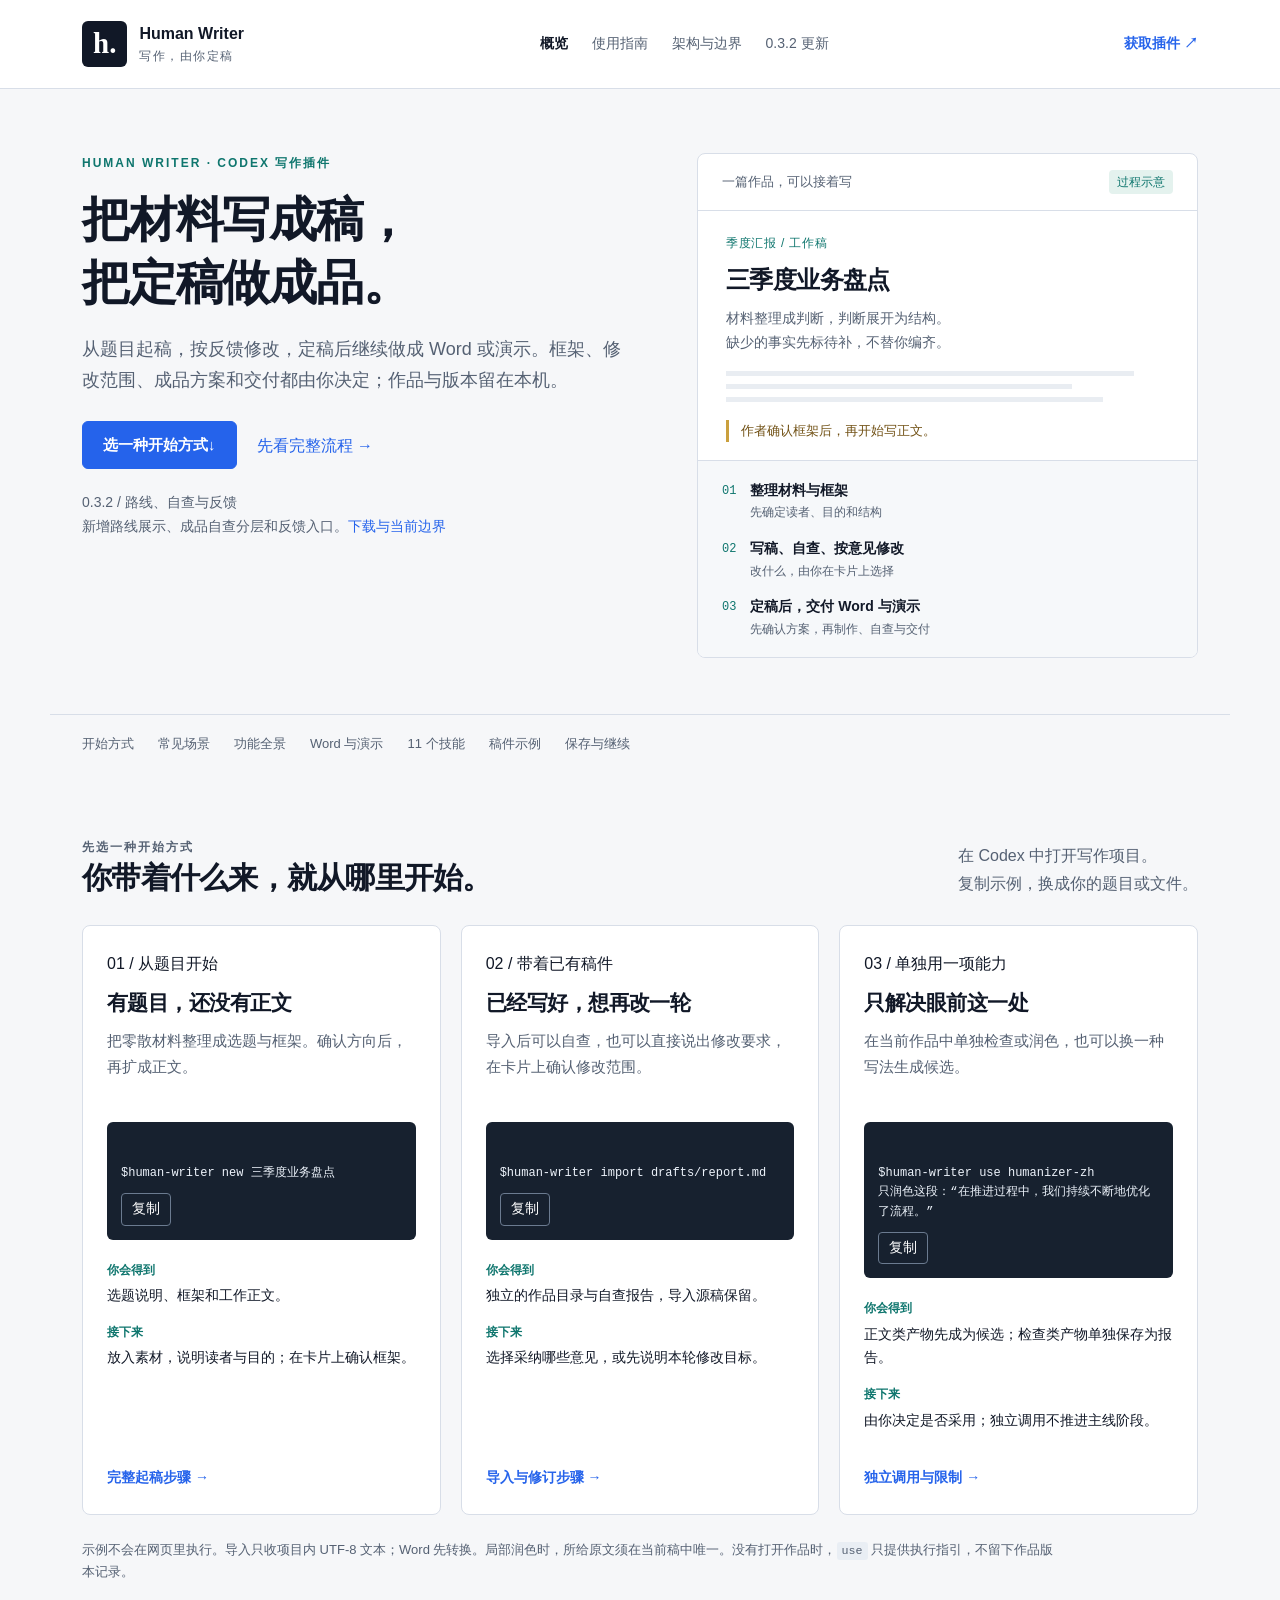
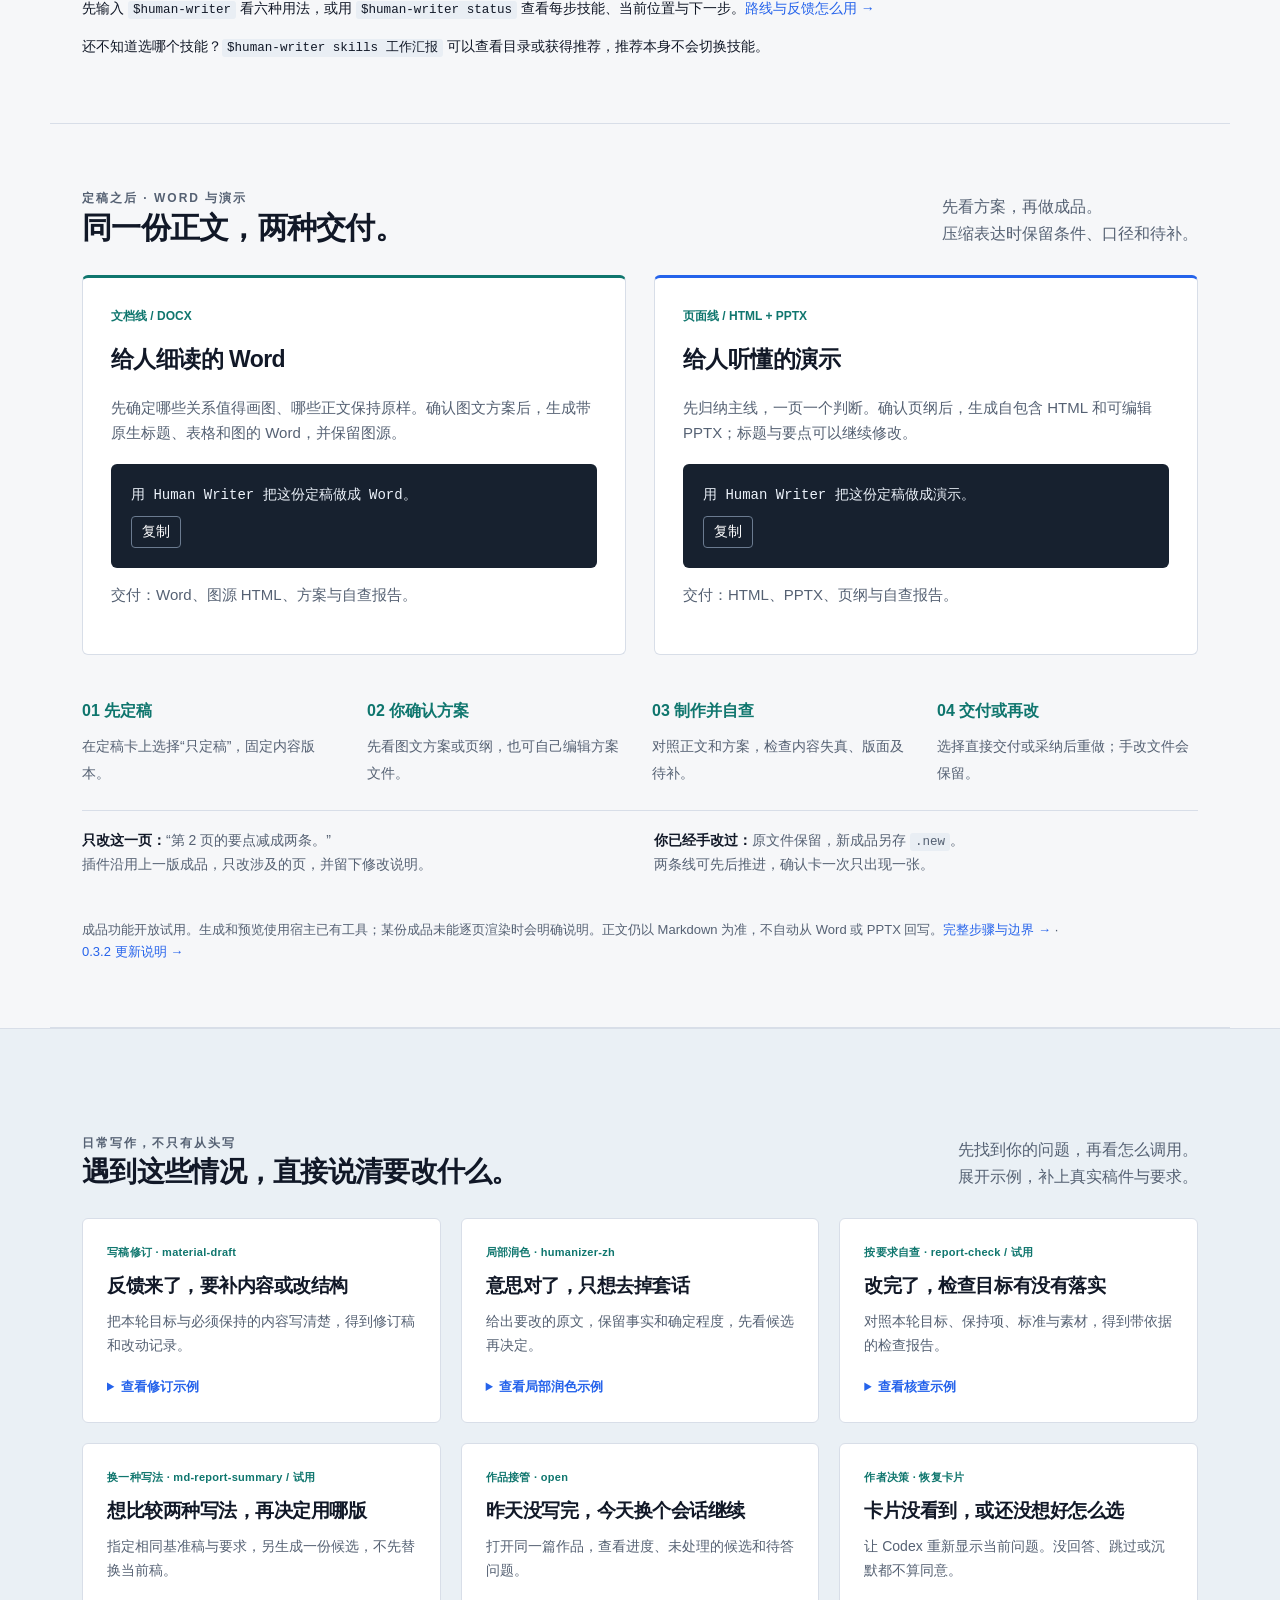
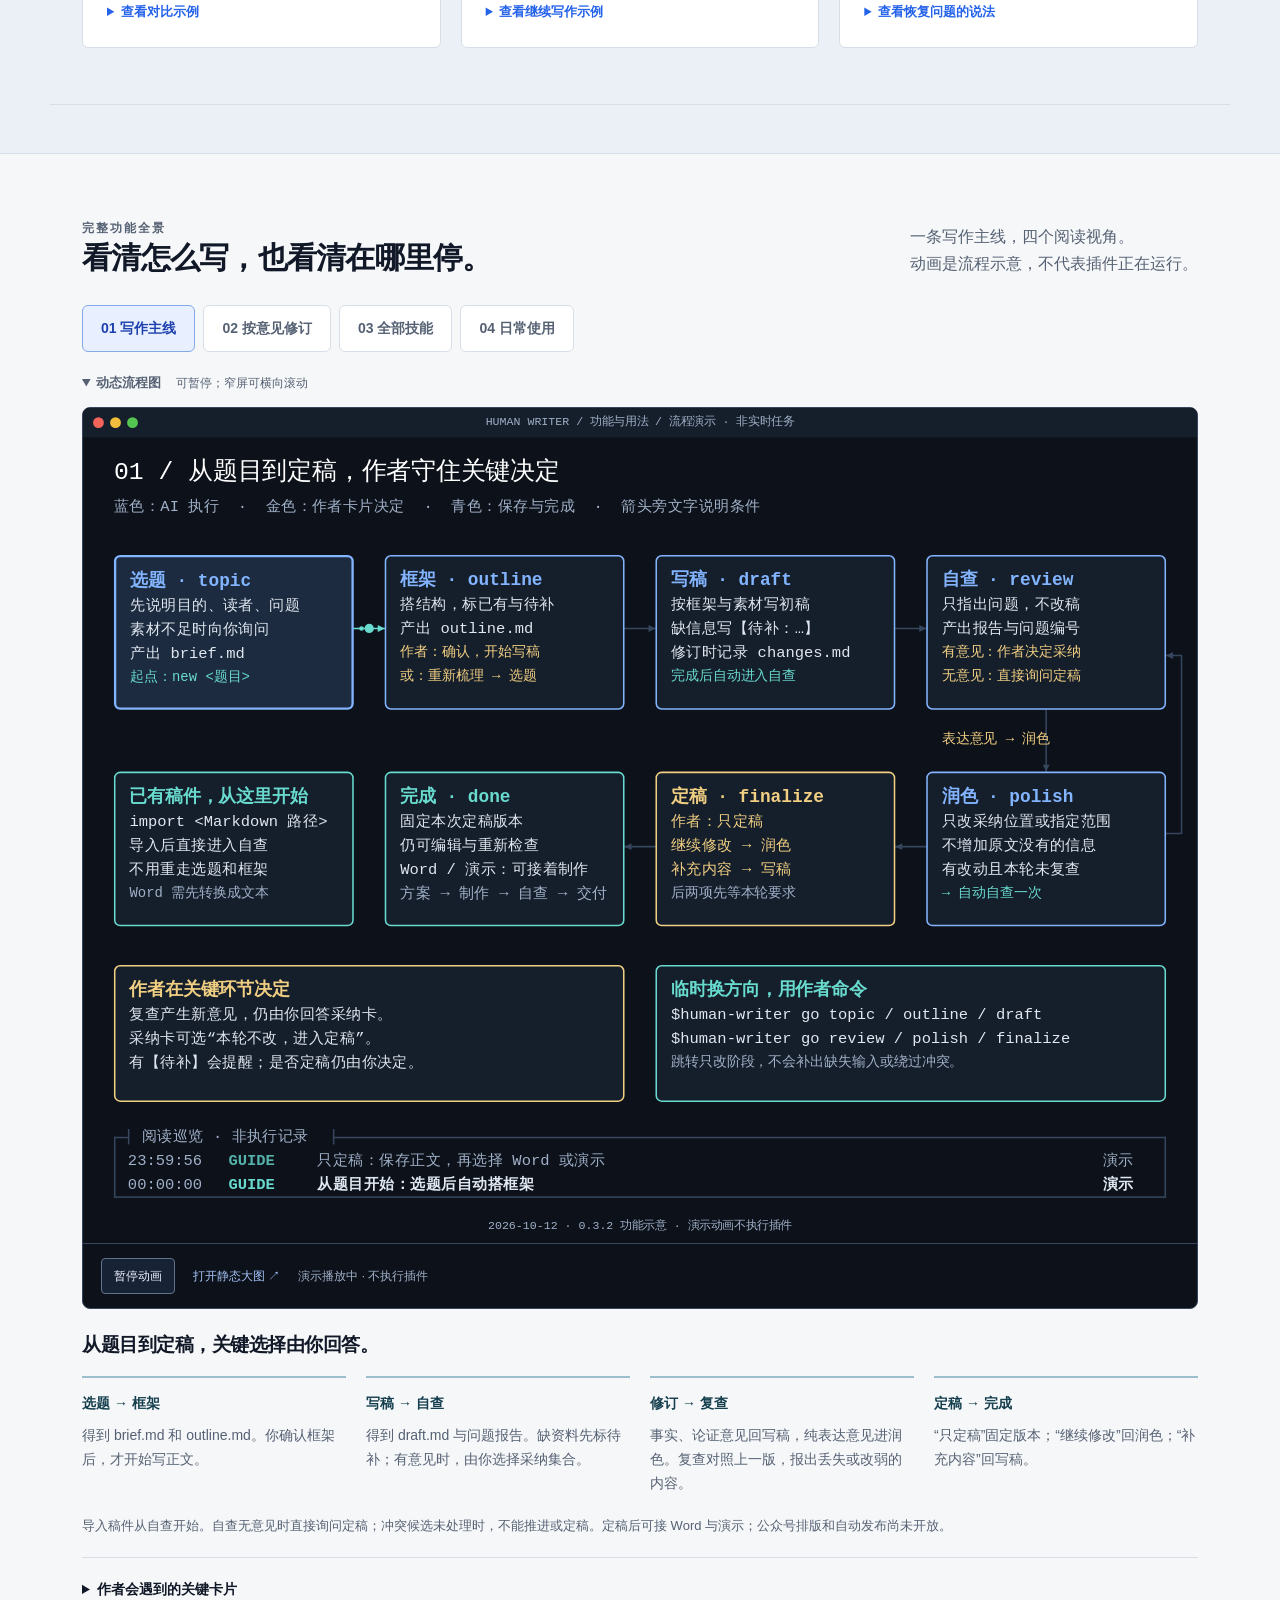
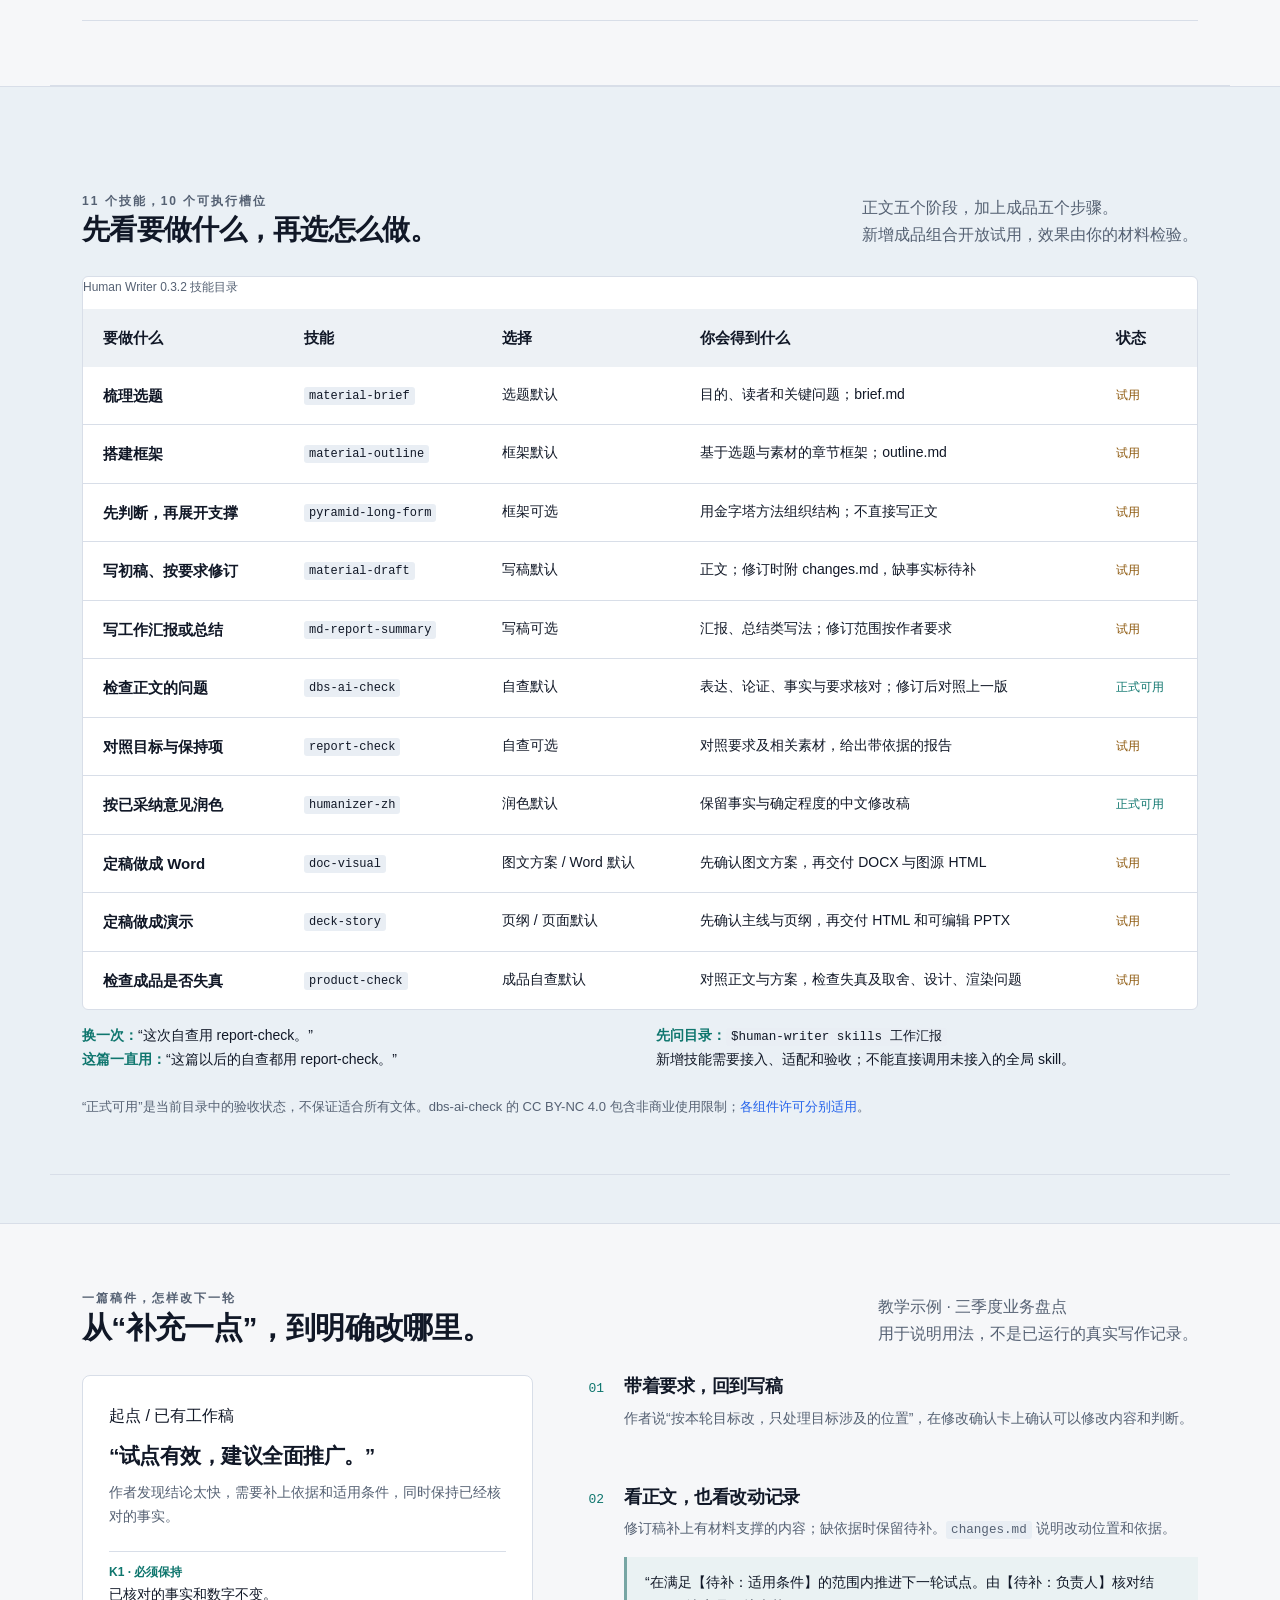
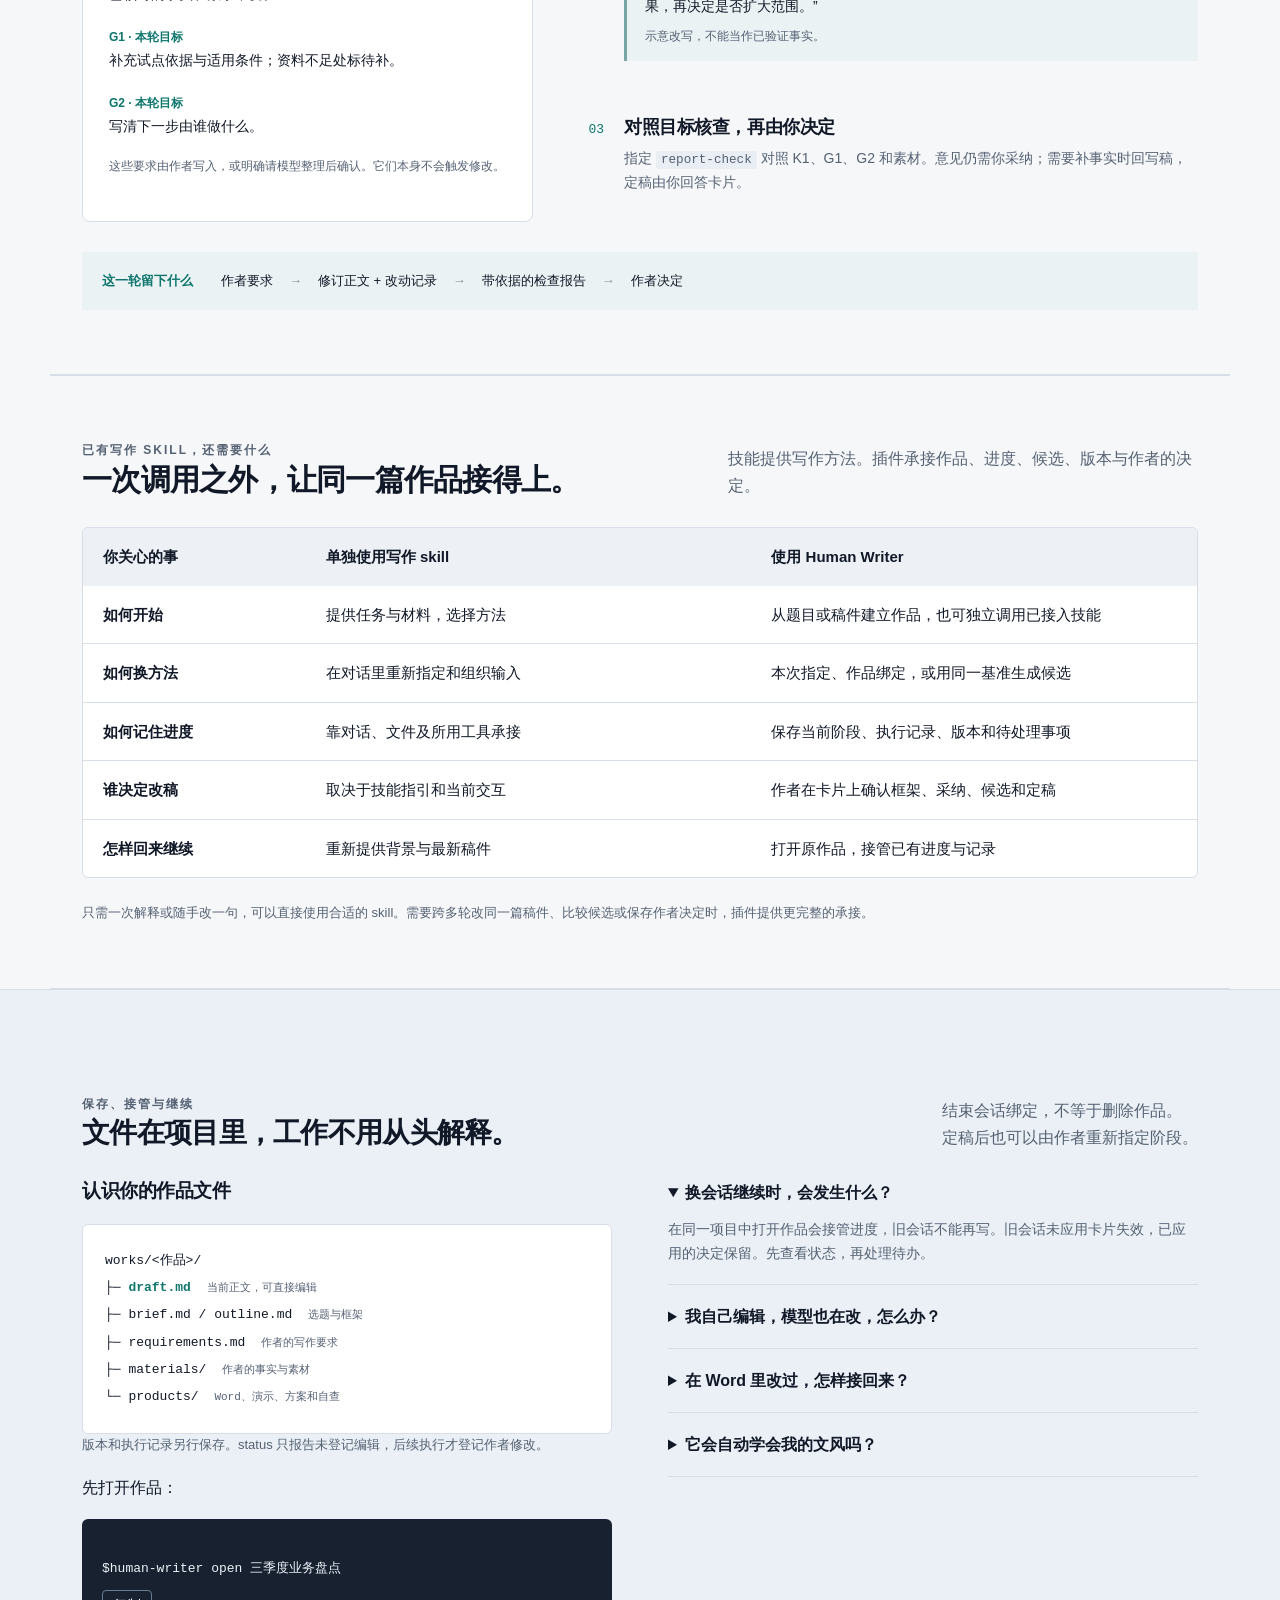
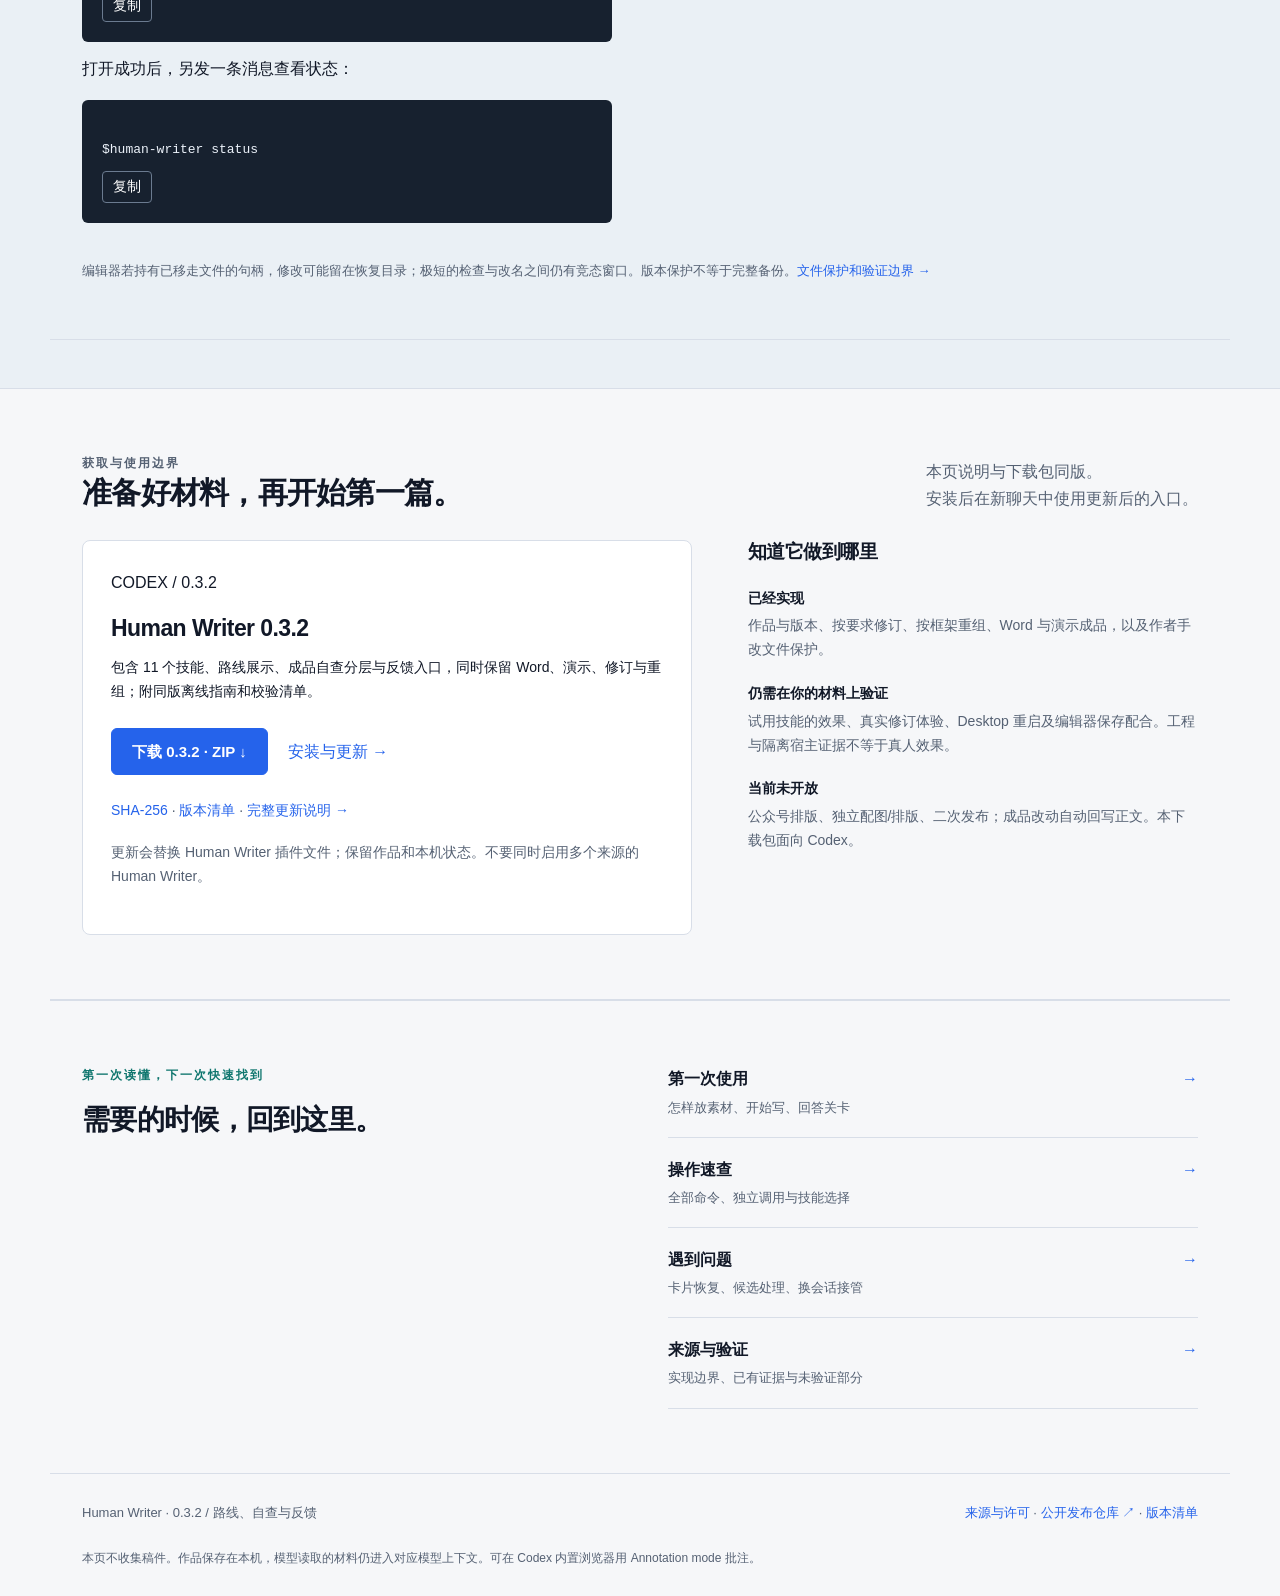
==== index.html @ 1ee192a7 "Release Human Writer 0.3.2: routes, presentation review and feedback" ====
<!doctype html>
<html lang="zh-CN">
<head>
<meta charset="utf-8">
<meta name="viewport" content="width=device-width, initial-scale=1">
<meta name="description" content="Human Writer：在 Codex 中从题目起稿、按反馈修改已有稿件，或独立调用写作技能。作品、版本和关键决定都有记录。">
<meta name="theme-color" content="#f6f7f9">
<title>从稿件到 Word 与演示 · Human Writer</title>
<link rel="icon" href="favicon.svg" type="image/svg+xml">
<link rel="stylesheet" href="styles.css">
<script src="site.js" defer></script>
</head>
<body>
<a href="#main" class="skip">跳到正文</a>
<header class="header">
<div class="wrap">
<a class="brand" href="index.html"><b aria-hidden="true">h.</b><span>Human Writer<small>写作，由你定稿</small></span></a>
<nav aria-label="主导航"><a href="index.html" aria-current="page">概览</a><a href="guide.html">使用指南</a><a href="architecture.html">架构与边界</a><a href="release.html">0.3.2 更新</a></nav>
<a class="header-action" href="#get">获取插件 <span aria-hidden="true">↗</span></a>
</div>
</header>
<main id="main">
<section class="hero wrap">
<div>
<p class="eyebrow">HUMAN WRITER · CODEX 写作插件</p>
<h1>把材料写成稿，<br>把定稿做成品。</h1>
<p class="lead">从题目起稿，按反馈修改，定稿后继续做成 Word 或演示。框架、修改范围、成品方案和交付都由你决定；作品与版本留在本机。</p>
<div class="actions"><a class="button" href="#start">选一种开始方式 <span aria-hidden="true">↓</span></a><a href="#atlas">先看完整流程 →</a></div>
<p class="note release-note">0.3.2 / 路线、自查与反馈<br>新增路线展示、成品自查分层和反馈入口。<a href="#get">下载与当前边界</a></p>
</div>
<aside class="writing-preview" aria-label="一篇作品如何推进">
<div class="preview-top"><span>一篇作品，可以接着写</span><span class="pill">过程示意</span></div>
<div class="draft-preview"><p class="doc-type">季度汇报 / 工作稿</p><h2>三季度业务盘点</h2><p>材料整理成判断，判断展开为结构。<br>缺少的事实先标待补，不替你编齐。</p><div class="draft-lines" aria-hidden="true"><i></i><i></i><i></i></div><p class="margin-note">作者确认框架后，再开始写正文。</p></div>
<ol class="mini-journey"><li><span>01</span><div><strong>整理材料与框架</strong><small>先确定读者、目的和结构</small></div></li><li><span>02</span><div><strong>写稿、自查、按意见修改</strong><small>改什么，由你在卡片上选择</small></div></li><li><span>03</span><div><strong>定稿后，交付 Word 与演示</strong><small>先确认方案，再制作、自查与交付</small></div></li></ol>
</aside>
</section>
<nav class="page-jumps wrap" aria-label="首页内容"><a href="#start">开始方式</a><a href="#everyday">常见场景</a><a href="#atlas">功能全景</a><a href="#products">Word 与演示</a><a href="#skills">11 个技能</a><a href="#example">稿件示例</a><a href="#continue">保存与继续</a></nav>
<section class="section wrap" id="start">
<div class="section-head"><div><p class="eyebrow">先选一种开始方式</p><h2>你带着什么来，就从哪里开始。</h2></div><p>在 Codex 中打开写作项目。<br>复制示例，换成你的题目或文件。</p></div>
<div class="start-grid">
<article class="start-card"><span class="label">01 / 从题目开始</span><h3>有题目，还没有正文</h3><p>把零散材料整理成选题与框架。确认方向后，再扩成正文。</p><pre data-copy><code>$human-writer new 三季度业务盘点</code></pre><dl><dt>你会得到</dt><dd>选题说明、框架和工作正文。</dd><dt>接下来</dt><dd>放入素材，说明读者与目的；在卡片上确认框架。</dd></dl><a href="guide.html#new">完整起稿步骤 →</a></article>
<article class="start-card"><span class="label">02 / 带着已有稿件</span><h3>已经写好，想再改一轮</h3><p>导入后可以自查，也可以直接说出修改要求，在卡片上确认修改范围。</p><pre data-copy><code>$human-writer import drafts/report.md</code></pre><dl><dt>你会得到</dt><dd>独立的作品目录与自查报告，导入源稿保留。</dd><dt>接下来</dt><dd>选择采纳哪些意见，或先说明本轮修改目标。</dd></dl><a href="guide.html#import">导入与修订步骤 →</a></article>
<article class="start-card"><span class="label">03 / 单独用一项能力</span><h3>只解决眼前这一处</h3><p>在当前作品中单独检查或润色，也可以换一种写法生成候选。</p><pre data-copy><code>$human-writer use humanizer-zh
只润色这段：“在推进过程中，我们持续不断地优化了流程。”</code></pre><dl><dt>你会得到</dt><dd>正文类产物先成为候选；检查类产物单独保存为报告。</dd><dt>接下来</dt><dd>由你决定是否采用；独立调用不推进主线阶段。</dd></dl><a href="guide.html#independent">独立调用与限制 →</a></article>
</div>
<p class="section-footnote">示例不会在网页里执行。导入只收项目内 UTF-8 文本；Word 先转换。局部润色时，所给原文须在当前稿中唯一。没有打开作品时，<code>use</code> 只提供执行指引，不留下作品版本记录。</p>
<p class="helper-line">先输入 <code>$human-writer</code> 看六种用法，或用 <code>$human-writer status</code> 查看每步技能、当前位置与下一步。<a href="guide.html#routes">路线与反馈怎么用 →</a></p>
<p class="helper-line">还不知道选哪个技能？<code>$human-writer skills 工作汇报</code> 可以查看目录或获得推荐，推荐本身不会切换技能。</p>
</section>
<section class="section wrap" id="products">
<div class="section-head"><div><p class="eyebrow">定稿之后 · Word 与演示</p><h2>同一份正文，两种交付。</h2></div><p>先看方案，再做成品。<br>压缩表达时保留条件、口径和待补。</p></div>
<div class="product-grid"><article class="product-line"><p class="label">文档线 / DOCX</p><h3>给人细读的 Word</h3><p>先确定哪些关系值得画图、哪些正文保持原样。确认图文方案后，生成带原生标题、表格和图的 Word，并保留图源。</p><pre data-copy><code>用 Human Writer 把这份定稿做成 Word。</code></pre><p class="note">交付：Word、图源 HTML、方案与自查报告。</p></article>
<article class="product-line"><p class="label">页面线 / HTML + PPTX</p><h3>给人听懂的演示</h3><p>先归纳主线，一页一个判断。确认页纲后，生成自包含 HTML 和可编辑 PPTX；标题与要点可以继续修改。</p><pre data-copy><code>用 Human Writer 把这份定稿做成演示。</code></pre><p class="note">交付：HTML、PPTX、页纲与自查报告。</p></article></div>
<ol class="product-steps"><li><strong>01 先定稿</strong><span>在定稿卡上选择“只定稿”，固定内容版本。</span></li><li><strong>02 你确认方案</strong><span>先看图文方案或页纲，也可自己编辑方案文件。</span></li><li><strong>03 制作并自查</strong><span>对照正文和方案，检查内容失真、版面及待补。</span></li><li><strong>04 交付或再改</strong><span>选择直接交付或采纳后重做；手改文件会保留。</span></li></ol>
<div class="product-followup"><p><strong>只改这一页：</strong>“第 2 页的要点减成两条。”<br>插件沿用上一版成品，只改涉及的页，并留下修改说明。</p><p><strong>你已经手改过：</strong>原文件保留，新成品另存 <code>.new</code>。<br>两条线可先后推进，确认卡一次只出现一张。</p></div>
<p class="section-footnote">成品功能开放试用。生成和预览使用宿主已有工具；某份成品未能逐页渲染时会明确说明。正文仍以 Markdown 为准，不自动从 Word 或 PPTX 回写。<a href="guide.html#products">完整步骤与边界 →</a> · <a href="release.html">0.3.2 更新说明 →</a></p>
</section>
<section class="band" id="everyday"><div class="wrap section">
<div class="section-head"><div><p class="eyebrow">日常写作，不只有从头写</p><h2>遇到这些情况，直接说清要改什么。</h2></div><p>先找到你的问题，再看怎么调用。<br>展开示例，补上真实稿件与要求。</p></div>
<div class="scenario-grid">
<article class="scenario"><p class="skill-label">写稿修订 · material-draft</p><h3>反馈来了，要补内容或改结构</h3><p>把本轮目标与必须保持的内容写清楚，得到修订稿和改动记录。</p><details><summary>查看修订示例</summary><pre data-copy><code>请把这些意见整理到当前作品 requirements.md 的本轮目标中，保留原有保持项，并展示全文给我确认。</code></pre><p>确认要求后，直接说明本轮要改什么：</p><pre data-copy><code>按本轮目标修订，只处理目标涉及的位置。</code></pre><p>在修改确认卡上选择“修改（可以补内容、改判断）”；只调整语言时选“只改措辞”。</p><p class="note">写下目标不等于授权改稿。需要对照要求自查，再指定 report-check。</p></details></article>
<article class="scenario"><p class="skill-label">局部润色 · humanizer-zh</p><h3>意思对了，只想去掉套话</h3><p>给出要改的原文，保留事实和确定程度，先看候选再决定。</p><details><summary>查看局部润色示例</summary><pre data-copy><code>$human-writer use humanizer-zh
只润色这段：“在推进过程中，我们持续不断地优化了流程。”
保留原意，不补事实。</code></pre><p class="note">原文必须在当前稿中唯一；先打开作品，才能保存候选和版本。</p></details></article>
<article class="scenario"><p class="skill-label">按要求自查 · report-check / 试用</p><h3>改完了，检查目标有没有落实</h3><p>对照本轮目标、保持项、标准与素材，得到带依据的检查报告。</p><details><summary>查看核查示例</summary><pre data-copy><code>$human-writer use report-check
检查当前稿是否落实本轮目标、是否违反保持项，并写明依据。</code></pre><p class="note">独立核查不修改正文、不推进阶段。默认 dbs-ai-check 也会读取写作要求；report-check 侧重逐项核对目标与保持项。</p></details></article>
<article class="scenario"><p class="skill-label">换一种写法 · md-report-summary / 试用</p><h3>想比较两种写法，再决定用哪版</h3><p>指定相同基准稿与要求，另生成一份候选，不先替换当前稿。</p><details><summary>查看对比示例</summary><pre data-copy><code>$human-writer use md-report-summary
基于当前版本和同一组写作要求，生成另一种汇报写法，保留为候选供我比较。</code></pre><p class="note">采用候选会形成新版本；保留当前稿则不替换正文。</p></details></article>
<article class="scenario"><p class="skill-label">作品接管 · open</p><h3>昨天没写完，今天换个会话继续</h3><p>打开同一篇作品，查看进度、未处理的候选和待答问题。</p><details><summary>查看继续写作示例</summary><p>先打开作品：</p><pre data-copy><code>$human-writer open 三季度业务盘点</code></pre><p>打开成功后，另发一条消息查看状态：</p><pre data-copy><code>$human-writer status</code></pre><p class="note">在同一项目中打开。接管后，旧会话不能继续写这篇作品。</p></details></article>
<article class="scenario"><p class="skill-label">作者决策 · 恢复卡片</p><h3>卡片没看到，或还没想好怎么选</h3><p>让 Codex 重新显示当前问题。没回答、跳过或沉默都不算同意。</p><details><summary>查看恢复问题的说法</summary><pre data-copy><code>没看到当前卡片，请恢复原问题让我回答。</code></pre><p class="note">在实际卡片上回答。聊天里说“全部采纳”不能替代卡片回执。</p></details></article>
</div>
</div></section>
<section class="section wrap" id="atlas">
<div class="section-head"><div><p class="eyebrow">完整功能全景</p><h2>看清怎么写，也看清在哪里停。</h2></div><p>一条写作主线，四个阅读视角。<br>动画是流程示意，不代表插件正在运行。</p></div>
<div class="atlas-tabs" role="tablist" aria-label="功能全景视角">
<button role="tab" id="tab-workflow" aria-controls="panel-workflow" aria-selected="true" data-panel="workflow">01 写作主线</button>
<button role="tab" id="tab-revision" aria-controls="panel-revision" aria-selected="false" tabindex="-1" data-panel="revision">02 按意见修订</button>
<button role="tab" id="tab-skills" aria-controls="panel-skills" aria-selected="false" tabindex="-1" data-panel="skills">03 全部技能</button>
<button role="tab" id="tab-usage" aria-controls="panel-usage" aria-selected="false" tabindex="-1" data-panel="usage">04 日常使用</button>
</div>
<details class="diagram-disclosure" open><summary>动态流程图 <span class="diagram-hint">可暂停；窄屏可横向滚动</span></summary>
<div class="atlas-figure">
<div class="diagram-scroll" tabindex="0" role="region" aria-label="动态图，窄屏可横向滚动"><div class="diagram-scale"><iframe id="atlas-frame" src="panels/workflow.html?manual" title="写作主线流程示意" loading="lazy"></iframe></div></div>
<div class="atlas-controls"><button type="button" id="animation-toggle" aria-pressed="false">暂停动画</button><a id="panel-full" href="panels/workflow.html?manual" target="_blank" rel="noopener">打开静态大图 ↗</a><span id="animation-status" role="status">演示播放中 · 不执行插件</span></div>
</div></details>
<div class="atlas-reading">
<div role="tabpanel" id="panel-workflow" aria-labelledby="tab-workflow" tabindex="0">
<h3>从题目到定稿，关键选择由你回答。</h3>
<ol class="stage-reading"><li><strong>选题 → 框架</strong><span>得到 brief.md 和 outline.md。你确认框架后，才开始写正文。</span></li><li><strong>写稿 → 自查</strong><span>得到 draft.md 与问题报告。缺资料先标待补；有意见时，由你选择采纳集合。</span></li><li><strong>修订 → 复查</strong><span>事实、论证意见回写稿，纯表达意见进润色。复查对照上一版，报出丢失或改弱的内容。</span></li><li><strong>定稿 → 完成</strong><span>“只定稿”固定版本；“继续修改”回润色；“补充内容”回写稿。</span></li></ol>
<p class="note">导入稿件从自查开始。自查无意见时直接询问定稿；冲突候选未处理时，不能推进或定稿。定稿后可接 Word 与演示；公众号排版和自动发布尚未开放。</p>
</div>
<div role="tabpanel" id="panel-revision" aria-labelledby="tab-revision" tabindex="0" hidden>
<h3>补内容回写稿，只改措辞才走润色。</h3>
<ol class="stage-reading"><li><strong>先写清要求</strong><span>requirements.md 记录适用标准 S、保持项 K、本轮目标 G；材料留在 materials/。</span></li><li><strong>确认修改范围</strong><span>直接说要怎么改，在卡上选择内容修改或只改措辞。写下目标本身不触发修改。</span></li><li><strong>修订留下依据</strong><span>写稿修订交付新正文和 changes.md，记录改了哪里、依据是什么，以及保持项冲突。</span></li><li><strong>对照要求和上一版</strong><span>自查接收写作要求；修订后的复查还会检查上一版是否有内容退化。之后仍由你决定。</span></li></ol>
<p class="note">要按新思路重组整篇，先把主线写入保持项，再 go outline；确认框架后按框架重组，并逐节说明原内容的去向。写稿和润色都遵守冻结的写作要求。</p>
</div>
<div role="tabpanel" id="panel-skills" aria-labelledby="tab-skills" tabindex="0" hidden>
<h3>流程不变，写作方法可以换。</h3>
<ol class="stage-reading"><li><strong>本次指定</strong><span>“这次用 md-report-summary 写”只影响本次执行。</span></li><li><strong>作品绑定</strong><span>“这篇以后的写稿都用 md-report-summary”保存为本作品的写稿选择。</span></li><li><strong>独立对比</strong><span>用同一基准和要求生成另一份候选，由你决定是否采用；主线阶段不变。</span></li><li><strong>先查可用目录</strong><span>本次指定优先于作品绑定，其后是工作区默认、内置默认。只使用已接入、适配和验收的技能。</span></li></ol>
<p class="note">本版共有 11 个技能。上游技能在这里按槽位契约执行，不代表其全部外部工具和搜索能力都开放。<a href="#skills">查看下面的完整目录 →</a></p>
</div>
<div role="tabpanel" id="panel-usage" aria-labelledby="tab-usage" tabindex="0" hidden>
<h3>正文留在项目里，下一次接着处理。</h3>
<ol class="stage-reading"><li><strong>打开或查看</strong><span>new / import 建作品，open 打开并接管，status 只读查看进度；end 仅结束绑定。</span></li><li><strong>编辑与版本</strong><span>可直接编辑 draft.md。下一次执行会登记作者编辑；遇到冲突，模型结果先留作候选。</span></li><li><strong>回来继续</strong><span>新会话在同一项目 open 作品。旧会话未应用卡片失效，已经应用的决定保留。</span></li><li><strong>和 Word 配合</strong><span>Word 导入先转文本；定稿可直接做成 Word。成品手改会被保留，重新生成另存新文件，不自动回写正文。</span></li></ol>
<p class="note">作者偏好可以作为写稿、润色的文件输入，不会自动学习文风。编辑器重载与重启体验仍需实际使用观察。<a href="#continue">阅读保存与恢复说明 →</a></p>
</div>
</div>
<details class="reference-detail"><summary>作者会遇到的关键卡片</summary><div class="table-scroll"><table><thead><tr><th>决定</th><th>可选内容</th></tr></thead><tbody><tr><th>确认修改</th><td>修改（可以补内容、改判断）/ 只改措辞 / 先不改</td></tr><tr><th>成品方案</th><td>确认，开始制作 / 重新做方案</td></tr><tr><th>成品自查</th><td>采纳后重新制作 / 直接交付；只涉及正文内容时先回正文处理</td></tr><tr><th>确认框架</th><td>确认，开始写稿 / 重新梳理</td></tr><tr><th>采纳意见</th><td>全部采纳 / 只改表达问题 / 只改高严重度 / 本轮不改，进入定稿；也可输入编号，如 1,3,5</td></tr><tr><th>定稿</th><td>只定稿 / 继续修改 / 补充内容</td></tr><tr><th>候选处理</th><td>采用候选 / 保留当前稿 / 交给我手工处理</td></tr></tbody></table></div><p class="note">没有对应问题的采纳组合不显示。作答时基准内容变化可能使卡片过期，需要重新选择；取消卡片不等于批准。</p></details>
</section>
<section class="band" id="skills"><div class="section wrap">
<div class="section-head"><div><p class="eyebrow">11 个技能，10 个可执行槽位</p><h2>先看要做什么，再选怎么做。</h2></div><p>正文五个阶段，加上成品五个步骤。<br>新增成品组合开放试用，效果由你的材料检验。</p></div>
<div class="table-scroll skill-table"><table><caption>Human Writer 0.3.2 技能目录</caption><thead><tr><th>要做什么</th><th>技能</th><th>选择</th><th>你会得到什么</th><th>状态</th></tr></thead><tbody>
<tr><th>梳理选题</th><td><code>material-brief</code></td><td>选题默认</td><td>目的、读者和关键问题；brief.md</td><td><span class="trial">试用</span></td></tr>
<tr><th>搭建框架</th><td><code>material-outline</code></td><td>框架默认</td><td>基于选题与素材的章节框架；outline.md</td><td><span class="trial">试用</span></td></tr>
<tr><th>先判断，再展开支撑</th><td><code>pyramid-long-form</code></td><td>框架可选</td><td>用金字塔方法组织结构；不直接写正文</td><td><span class="trial">试用</span></td></tr>
<tr><th>写初稿、按要求修订</th><td><code>material-draft</code></td><td>写稿默认</td><td>正文；修订时附 changes.md，缺事实标待补</td><td><span class="trial">试用</span></td></tr>
<tr><th>写工作汇报或总结</th><td><code>md-report-summary</code></td><td>写稿可选</td><td>汇报、总结类写法；修订范围按作者要求</td><td><span class="trial">试用</span></td></tr>
<tr><th>检查正文的问题</th><td><code>dbs-ai-check</code></td><td>自查默认</td><td>表达、论证、事实与要求核对；修订后对照上一版</td><td><span class="available">正式可用</span></td></tr>
<tr><th>对照目标与保持项</th><td><code>report-check</code></td><td>自查可选</td><td>对照要求及相关素材，给出带依据的报告</td><td><span class="trial">试用</span></td></tr>
<tr><th>按已采纳意见润色</th><td><code>humanizer-zh</code></td><td>润色默认</td><td>保留事实与确定程度的中文修改稿</td><td><span class="available">正式可用</span></td></tr>
<tr><th>定稿做成 Word</th><td><code>doc-visual</code></td><td>图文方案 / Word 默认</td><td>先确认图文方案，再交付 DOCX 与图源 HTML</td><td><span class="trial">试用</span></td></tr>
<tr><th>定稿做成演示</th><td><code>deck-story</code></td><td>页纲 / 页面默认</td><td>先确认主线与页纲，再交付 HTML 和可编辑 PPTX</td><td><span class="trial">试用</span></td></tr>
<tr><th>检查成品是否失真</th><td><code>product-check</code></td><td>成品自查默认</td><td>对照正文与方案，检查失真及取舍、设计、渲染问题</td><td><span class="trial">试用</span></td></tr>
</tbody></table></div>
<div class="skill-notes"><p><strong>换一次：</strong>“这次自查用 report-check。”<br><strong>这篇一直用：</strong>“这篇以后的自查都用 report-check。”</p><p><strong>先问目录：</strong><code>$human-writer skills 工作汇报</code><br>新增技能需要接入、适配和验收；不能直接调用未接入的全局 skill。</p></div>
<p class="section-footnote">“正式可用”是当前目录中的验收状态，不保证适合所有文体。dbs-ai-check 的 CC BY-NC 4.0 包含非商业使用限制；<a href="guide.html#sources">各组件许可分别适用</a>。</p>
</div></section>
<section class="section wrap" id="example">
<div class="section-head"><div><p class="eyebrow">一篇稿件，怎样改下一轮</p><h2>从“补充一点”，到明确改哪里。</h2></div><p>教学示例 · 三季度业务盘点<br>用于说明用法，不是已运行的真实写作记录。</p></div>
<div class="example-layout">
<div class="example-brief"><span class="label">起点 / 已有工作稿</span><h3>“试点有效，建议全面推广。”</h3><p>作者发现结论太快，需要补上依据和适用条件，同时保持已经核对的事实。</p><div class="requirements-example"><p><strong>K1 · 必须保持</strong><br>已核对的事实和数字不变。</p><p><strong>G1 · 本轮目标</strong><br>补充试点依据与适用条件；资料不足处标待补。</p><p><strong>G2 · 本轮目标</strong><br>写清下一步由谁做什么。</p></div><p class="note">这些要求由作者写入，或明确请模型整理后确认。它们本身不会触发修改。</p></div>
<ol class="example-steps"><li><span>01</span><div><h3>带着要求，回到写稿</h3><p>作者说“按本轮目标改，只处理目标涉及的位置”，在修改确认卡上确认可以修改内容和判断。</p></div></li><li><span>02</span><div><h3>看正文，也看改动记录</h3><p>修订稿补上有材料支撑的内容；缺依据时保留待补。<code>changes.md</code> 说明改动位置和依据。</p><blockquote>“在满足【待补：适用条件】的范围内推进下一轮试点。由【待补：负责人】核对结果，再决定是否扩大范围。”<cite>示意改写，不能当作已验证事实。</cite></blockquote></div></li><li><span>03</span><div><h3>对照目标核查，再由你决定</h3><p>指定 <code>report-check</code> 对照 K1、G1、G2 和素材。意见仍需你采纳；需要补事实时回写稿，定稿由你回答卡片。</p></div></li></ol>
</div>
<div class="evidence-line"><strong>这一轮留下什么</strong><span>作者要求</span><b aria-hidden="true">→</b><span>修订正文 + 改动记录</span><b aria-hidden="true">→</b><span>带依据的检查报告</span><b aria-hidden="true">→</b><span>作者决定</span></div>
</section>
<section class="section wrap comparison" id="why-plugin">
<div class="section-head"><div><p class="eyebrow">已有写作 skill，还需要什么</p><h2>一次调用之外，让同一篇作品接得上。</h2></div><p>技能提供写作方法。插件承接作品、进度、候选、版本与作者的决定。</p></div>
<div class="table-scroll"><table><thead><tr><th>你关心的事</th><th>单独使用写作 skill</th><th>使用 Human Writer</th></tr></thead><tbody><tr><th>如何开始</th><td>提供任务与材料，选择方法</td><td>从题目或稿件建立作品，也可独立调用已接入技能</td></tr><tr><th>如何换方法</th><td>在对话里重新指定和组织输入</td><td>本次指定、作品绑定，或用同一基准生成候选</td></tr><tr><th>如何记住进度</th><td>靠对话、文件及所用工具承接</td><td>保存当前阶段、执行记录、版本和待处理事项</td></tr><tr><th>谁决定改稿</th><td>取决于技能指引和当前交互</td><td>作者在卡片上确认框架、采纳、候选和定稿</td></tr><tr><th>怎样回来继续</th><td>重新提供背景与最新稿件</td><td>打开原作品，接管已有进度与记录</td></tr></tbody></table></div>
<p class="section-footnote">只需一次解释或随手改一句，可以直接使用合适的 skill。需要跨多轮改同一篇稿件、比较候选或保存作者决定时，插件提供更完整的承接。</p>
</section>
<section class="band" id="continue"><div class="section wrap">
<div class="section-head"><div><p class="eyebrow">保存、接管与继续</p><h2>文件在项目里，工作不用从头解释。</h2></div><p>结束会话绑定，不等于删除作品。<br>定稿后也可以由作者重新指定阶段。</p></div>
<div class="continuation-grid"><div><h3>认识你的作品文件</h3><div class="file-tree" aria-label="作品文件示意"><p>works/&lt;作品&gt;/</p><p>├─ <strong>draft.md</strong> <span>当前正文，可直接编辑</span></p><p>├─ brief.md / outline.md <span>选题与框架</span></p><p>├─ requirements.md <span>作者的写作要求</span></p><p>├─ materials/ <span>作者的事实与素材</span></p><p>└─ products/ <span>Word、演示、方案和自查</span></p></div><p class="note">版本和执行记录另行保存。status 只报告未登记编辑，后续执行才登记作者修改。</p><p>先打开作品：</p><pre data-copy><code>$human-writer open 三季度业务盘点</code></pre><p>打开成功后，另发一条消息查看状态：</p><pre data-copy><code>$human-writer status</code></pre></div>
<div class="continuation-faq"><details open><summary>换会话继续时，会发生什么？</summary><p>在同一项目中打开作品会接管进度，旧会话不能再写。旧会话未应用卡片失效，已应用的决定保留。先查看状态，再处理待办。</p></details><details><summary>我自己编辑，模型也在改，怎么办？</summary><p>检测到冲突时，优先保留作者正文，模型产物转为候选。你可以采用候选、保留当前稿，或手工处理。冲突未处理前，流程不会推进或定稿。</p></details><details><summary>在 Word 里改过，怎样接回来？</summary><p>成品里的改动不会自动回写 Markdown。要改正文，明确授权将 DOCX 转回文本并核对转换损失；正文修改后重新定稿，再更新成品。只改成品呈现可直接说明，例如“第 2 页要点减成两条”。</p></details><details><summary>它会自动学会我的文风吗？</summary><p>当前只传递作者偏好文件，供写稿与润色使用，不会自动学习文风。需要你提供偏好或样本，并实际检查产物。</p></details></div></div>
<p class="section-footnote">编辑器若持有已移走文件的句柄，修改可能留在恢复目录；极短的检查与改名之间仍有竞态窗口。版本保护不等于完整备份。<a href="architecture.html#limits">文件保护和验证边界 →</a></p>
</div></section>
<section class="section wrap" id="get">
<div class="section-head"><div><p class="eyebrow">获取与使用边界</p><h2>准备好材料，再开始第一篇。</h2></div><p>本页说明与下载包同版。<br>安装后在新聊天中使用更新后的入口。</p></div>
<div class="get-grid"><div class="download-block"><p class="label">CODEX / 0.3.2</p><h3>Human Writer 0.3.2</h3><p>包含 11 个技能、路线展示、成品自查分层与反馈入口，同时保留 Word、演示、修订与重组；附同版离线指南和校验清单。</p><div class="actions"><a class="button" href="downloads/human-writer-codex.zip" download>下载 0.3.2 · ZIP ↓</a><a href="guide.html#install">安装与更新 →</a></div><p class="note"><a href="downloads/human-writer-codex.zip.sha256">SHA-256</a> · <a href="release.json">版本清单</a> · <a href="release.html">完整更新说明 →</a></p><p class="note">更新会替换 Human Writer 插件文件；保留作品和本机状态。不要同时启用多个来源的 Human Writer。</p></div>
<div class="bounds-list"><h3>知道它做到哪里</h3><p><strong>已经实现</strong><br>作品与版本、按要求修订、按框架重组、Word 与演示成品，以及作者手改文件保护。</p><p><strong>仍需在你的材料上验证</strong><br>试用技能的效果、真实修订体验、Desktop 重启及编辑器保存配合。工程与隔离宿主证据不等于真人效果。</p><p><strong>当前未开放</strong><br>公众号排版、独立配图/排版、二次发布；成品改动自动回写正文。本下载包面向 Codex。</p></div></div>
</section>
<section class="section wrap quicklinks" aria-label="继续查阅">
<div><p class="eyebrow">第一次读懂，下一次快速找到</p><h2>需要的时候，回到这里。</h2></div><div class="quicklink-list"><a href="guide.html#new"><span><strong>第一次使用</strong><small>怎样放素材、开始写、回答关卡</small></span><b aria-hidden="true">→</b></a><a href="guide.html#reference"><span><strong>操作速查</strong><small>全部命令、独立调用与技能选择</small></span><b aria-hidden="true">→</b></a><a href="guide.html#cards"><span><strong>遇到问题</strong><small>卡片恢复、候选处理、换会话接管</small></span><b aria-hidden="true">→</b></a><a href="architecture.html#evidence"><span><strong>来源与验证</strong><small>实现边界、已有证据与未验证部分</small></span><b aria-hidden="true">→</b></a></div>
</section>
</main>
<footer class="wrap"><p>Human Writer · 0.3.2 / 路线、自查与反馈</p><div><a href="guide.html#sources">来源与许可</a> · <a href="https://github.com/ww880412/human-writer-guide">公开发布仓库 ↗</a> · <a href="release.json">版本清单</a></div><p class="footer-note">本页不收集稿件。作品保存在本机，模型读取的材料仍进入对应模型上下文。可在 Codex 内置浏览器用 Annotation mode 批注。</p></footer>
</body></html>
---- styles.css ----
:root {
  --ink:#111827;
  --muted:#556173;
  --line:#d8dee8;
  --paper:#f6f7f9;
  --accent:#2563eb;
  --green:#0f766e;
}
* {
  box-sizing:border-box;
}
html {
  scroll-behavior:smooth;
  scroll-padding-top:90px;
}
body {
  margin:0;
  background:var(--paper);
  color:var(--ink);
  font:16px/1.7 -apple-system,BlinkMacSystemFont,"Segoe UI","PingFang SC",sans-serif;
}
a {
  color:var(--accent);
  text-decoration:none;
}
a:hover {
  text-decoration:underline;
}
a:focus-visible,button:focus-visible,summary:focus-visible {
  outline:3px solid var(--accent);
  outline-offset:4px;
}
button,a {
  touch-action:manipulation;
}
.wrap {
  max-width:1180px;
  margin:auto;
  padding:0 32px;
}
.header {
  background:#fff;
  border-bottom:1px solid var(--line);
}
.header .wrap {
  display:flex;
  align-items:center;
  justify-content:space-between;
  gap:24px;
  min-height:88px;
}
.brand {
  display:flex;
  align-items:center;
  gap:12px;
  font-weight:700;
  color:var(--ink);
  line-height:1.3;
}
.brand b {
  font-family:Georgia,serif;
  font-size:29px;
  background:var(--ink);
  color:#fff;
  padding:4px 11px;
  border-radius:6px;
}
.brand small {
  display:block;
  color:var(--muted);
  font-size:12px;
  font-weight:400;
  letter-spacing:1.5px;
  margin-top:4px;
}
nav {
  display:flex;
  flex-wrap:wrap;
  gap:24px;
  font-size:14px;
}
nav a {
  color:var(--muted);
}
nav [aria-current] {
  color:var(--ink);
  font-weight:700;
}
.skip {
  position:absolute;
  left:12px;
  top:-80px;
  background:white;
  padding:8px;
  z-index:9;
}
.skip:focus {
  top:8px;
}
.hero {
  display:grid;
  grid-template-columns:1.1fr 1fr;
  gap:72px;
  padding-top:72px;
  padding-bottom:64px;
}
.eyebrow {
  font-size:12px;
  font-weight:700;
  letter-spacing:2px;
  color:var(--green);
  text-transform:uppercase;
  margin:0 0 16px;
}
h1,h2,h3 {
  line-height:1.3;
  letter-spacing:-.025em;
  margin:0 0 20px;
}
h1 {
  font-size:48px;
  font-weight:650;
}
h2 {
  font-size:30px;
}
h3 {
  font-size:19px;
}
p {
  margin:0 0 18px;
}
.lead {
  font-size:18px;
  color:var(--muted);
  max-width:660px;
}
.actions {
  display:flex;
  align-items:center;
  gap:20px;
  flex-wrap:wrap;
  margin:26px 0 14px;
}
.button {
  display:inline-flex;
  justify-content:center;
  align-items:center;
  background:var(--accent);
  color:white;
  border:1px solid var(--accent);
  border-radius:6px;
  min-height:46px;
  padding:10px 20px;
  font-size:15px;
  font-weight:600;
}
.button:hover {
  background:#1d4ed8;
  text-decoration:none;
}
.button.secondary {
  background:white;
  color:var(--ink);
  border-color:var(--line);
}
.note {
  font-size:14px;
  color:var(--muted);
}
.pill {
  display:inline-block;
  color:var(--green);
  background:#e4f2ee;
  font-size:12px;
  padding:2px 8px;
  border-radius:4px;
}
.sheet {
  background:#fff;
  border:1px solid var(--line);
  border-radius:8px;
  padding:28px;
  box-shadow:0 8px 24px #11182706;
}
.sheet-head {
  display:flex;
  justify-content:space-between;
  border-bottom:1px solid var(--line);
  padding-bottom:16px;
  margin-bottom:12px;
  font-size:13px;
  color:var(--muted);
}
.journey {
  list-style:none;
  margin:0;
  padding:0;
  counter-reset:step;
}
.journey li {
  display:flex;
  gap:16px;
  padding:12px 0;
  align-items:flex-start;
}
.journey li:before {
  counter-increment:step;
  content:'0' counter(step);
  font:14px/28px ui-monospace,monospace;
  color:var(--green);
}
.journey strong {
  display:block;
  font-size:16px;
}
.journey small {
  color:var(--muted);
  font-size:14px;
}
.journey .gate {
  border-left:2px solid var(--green);
  padding-left:12px;
}
.strip {
  border-top:1px solid var(--line);
  border-bottom:1px solid var(--line);
  display:grid;
  grid-template-columns:repeat(3,1fr);
  gap:32px;
  padding:22px 0;
}
.strip strong {
  font-size:16px;
  display:block;
}
.strip p {
  font-size:14px;
  margin:0;
  color:var(--muted);
}
.section {
  padding-top:64px;
  padding-bottom:64px;
  border-bottom:1px solid var(--line);
}
.section-head {
  display:flex;
  align-items:flex-end;
  justify-content:space-between;
  gap:32px;
  margin-bottom:28px;
}
.section-head h2 {
  margin-bottom:0;
}
.section-head p {
  margin:0;
  color:var(--muted);
  max-width:470px;
}
.cols {
  display:grid;
  grid-template-columns:repeat(2,1fr);
  gap:32px;
}
.route {
  padding:28px;
  background:white;
  border:1px solid var(--line);
  border-radius:8px;
}
.route .label {
  font:12px ui-monospace,monospace;
  color:var(--green);
  display:block;
  margin-bottom:18px;
}
.route ol {
  padding-left:22px;
}
.route p {
  color:var(--muted);
}
.route pre {
  margin:22px 0;
}
.table-scroll {
  overflow-x:auto;
  border:1px solid var(--line);
  border-radius:6px;
  background:white;
}
table {
  border-collapse:collapse;
  width:100%;
  text-align:left;
  font-size:15px;
}
th,td {
  padding:16px 20px;
  border-bottom:1px solid var(--line);
  vertical-align:top;
}
thead {
  background:#edf1f5;
}
th {
  font-weight:600;
}
tr:last-child td,tr:last-child th {
  border-bottom:0;
}
code {
  font: .9em ui-monospace,SFMono-Regular,Consolas,monospace;
  overflow-wrap:anywhere;
}
p code,td code,li code {
  background:#e9eef4;
  padding:2px 5px;
  border-radius:3px;
}
pre {
  background:#17212f;
  color:#edf3fb;
  padding:20px;
  border-radius:6px;
  overflow:auto;
  line-height:1.6;
  font-size:14px;
  white-space:pre-wrap;
  overflow-wrap:anywhere;
  position:relative;
}
pre code {
  font-size:inherit;
}
.copy {
  display:block;
  margin-top:10px;
  font:inherit;
  font-size:14px;
  color:#fff;
  border:1px solid #6b7b90;
  background:transparent;
  border-radius:4px;
  padding:4px 10px;
  cursor:pointer;
}
.band {
  background:#eaf0f5;
  border-block:1px solid var(--line);
  padding:48px 0;
}
.band .cols {
  align-items:center;
}
.band h2 {
  font-size:28px;
}
footer {
  display:flex;
  justify-content:space-between;
  gap:24px;
  flex-wrap:wrap;
  padding-top:28px!important;
  padding-bottom:28px!important;
  font-size:13px;
  color:var(--muted);
}
footer p {
  margin:0;
}
.document {
  display:grid;
  grid-template-columns:210px minmax(0,1fr);
  gap:56px;
  padding-top:48px;
  padding-bottom:64px;
}
.toc {
  align-self:start;
  position:sticky;
  top:24px;
  font-size:14px;
}
.toc strong {
  display:block;
  margin-bottom:12px;
}
.toc a {
  display:block;
  padding:7px 0;
  color:var(--muted);
}
.prose {
  max-width:850px;
  min-width:0;
}
.prose h1 {
  font-size:38px;
}
.prose section {
  padding:36px 0;
  border-bottom:1px solid var(--line);
  scroll-margin-top:24px;
}
.prose h2 {
  font-size:27px;
}
.prose h3 {
  margin:24px 0 12px;
}
.prose ul,.prose ol {
  padding-left:24px;
}
.prose li {
  margin:8px 0;
}
.callout {
  padding:18px 20px;
  border-left:3px solid var(--green);
  background:#eaf3f0;
  margin:22px 0;
}
.callout p:last-child {
  margin:0;
}
details {
  border-bottom:1px solid var(--line);
  padding:18px 0;
}
summary {
  cursor:pointer;
  font-weight:600;
}
details p {
  margin:14px 0 0;
}
.layer {
  padding:24px;
  background:white;
  border:1px solid var(--line);
  border-radius:6px;
  margin:12px 0;
}
.layer strong {
  font-size:18px;
}
.layer p {
  margin:8px 0 0;
  color:var(--muted);
}
.arrow {
  text-align:center;
  color:var(--muted);
  font-size:14px;
}
.sources a {
  overflow-wrap:anywhere;
}
.sr-only {
  position:absolute;
  width:1px;
  height:1px;
  overflow:hidden;
  clip-path:inset(50%);
}
@media(max-width:800px) {
  .wrap {
    padding-left:22px;
    padding-right:22px;
  }
  .hero {
    grid-template-columns:1fr;
    gap:32px;
    padding-top:40px;
    padding-bottom:40px;
  }
  h1 {
    font-size:38px;
  }
  .header .wrap {
    align-items:flex-start;
    padding-top:18px;
    padding-bottom:18px;
    gap:16px;
    flex-direction:column;
  }
  nav {
    gap:22px;
  }
  .cols {
    grid-template-columns:1fr;
    gap:20px;
  }
  .strip {
    grid-template-columns:1fr;
    gap:16px;
  }
  .section {
    padding-top:40px;
    padding-bottom:40px;
  }
  .section-head {
    align-items:flex-start;
    flex-direction:column;
    gap:16px;
  }
  .document {
    grid-template-columns:1fr;
    gap:24px;
    padding-top:28px;
  }
  .toc {
    position:static;
    border-bottom:1px solid var(--line);
    padding-bottom:16px;
  }
  .toc a {
    display:inline-block;
    margin-right:16px;
  }
  .prose h1 {
    font-size:32px;
  }
  th,td {
    padding:12px;
    min-width:120px;
  }
  h2 {
    font-size:27px;
  }
  .sheet {
    padding:22px;
  }
}
@media(prefers-reduced-motion:reduce) {
  html {
    scroll-behavior:auto;
  }
}
.flow {
  background:#fff;
  border:1px solid var(--line);
  border-radius:6px;
  padding:20px;
}
.flow p {
  line-height:2.5;
  margin:0 0 14px;
}
.flow p:last-child {
  margin:0;
}
.flow span,.flow strong {
  display:inline-block;
  padding:0 6px;
  border-bottom:2px solid var(--line);
}
.flow strong {
  color:var(--green);
  border-color:var(--green);
}

/* Release homepage: task-led entry and a readable writing example. */
.header-action{font-size:14px;font-weight:650;white-space:nowrap}
.hero{padding-top:64px;padding-bottom:56px;gap:64px}
.hero .lead{max-width:540px}
.release-note{margin-top:22px}
.writing-preview{background:#fff;border:1px solid var(--line);border-radius:8px;overflow:hidden}
.preview-top{padding:16px 24px;border-bottom:1px solid var(--line);display:flex;align-items:center;justify-content:space-between;gap:12px;font-size:13px;color:var(--muted)}
.draft-preview{padding:22px 28px 18px;background:#fff}
.doc-type{font-size:12px;letter-spacing:.06em;color:var(--green);margin:0 0 10px}
.draft-preview h2{font-size:24px;margin:0 0 12px}
.draft-preview>p:not(.doc-type):not(.margin-note){font-size:14px;color:var(--muted);margin-bottom:16px}
.draft-lines{display:grid;gap:8px;margin:16px 0}
.draft-lines i{display:block;height:5px;background:#e9edf2;width:92%}
.draft-lines i:nth-child(2){width:78%}.draft-lines i:nth-child(3){width:85%}
.margin-note{border-left:3px solid #caa03e;padding-left:12px;font-size:13px;margin:18px 0 0;color:#715115}
.mini-journey{margin:0;padding:18px 24px;list-style:none;background:#f6f8fa;display:grid;gap:14px;border-top:1px solid var(--line)}
.mini-journey li{display:flex;gap:14px}.mini-journey li>span{font:12px/24px ui-monospace,monospace;color:var(--green)}
.mini-journey strong{display:block;font-size:14px}.mini-journey small{display:block;color:var(--muted);font-size:12px}
.page-jumps{display:flex;gap:24px;flex-wrap:wrap;font-size:13px;border-top:1px solid var(--line);padding-top:18px;padding-bottom:18px}
.page-jumps a{color:var(--muted)}.page-jumps a:hover{color:var(--accent)}
.start-grid,.scenario-grid{display:grid;grid-template-columns:repeat(3,minmax(0,1fr));gap:20px}
.start-card{padding:24px;border:1px solid var(--line);border-radius:8px;background:#fff;display:flex;flex-direction:column;min-width:0}
.start-card h3{font-size:21px;margin:12px 0}.start-card>p{font-size:15px;color:var(--muted);margin:0 0 18px;min-height:76px}
.start-card pre{margin:0 0 20px;min-height:116px;font-size:12px;padding:42px 14px 14px;white-space:pre-wrap;overflow-wrap:anywhere}
.start-card dl{margin:0 0 20px;font-size:14px}.start-card dt{color:var(--green);font-size:12px;font-weight:650;margin:0 0 4px}.start-card dd{margin:0 0 14px}.start-card>a{margin-top:auto;font-size:14px;font-weight:600}
.section-footnote{margin:24px 0 0;color:var(--muted);font-size:13px;max-width:980px}.helper-line{font-size:14px;margin:14px 0 0}
.band>.section{padding-top:56px;padding-bottom:56px}
.scenario{padding:24px;background:#fff;border:1px solid var(--line);border-radius:6px;min-width:0}
.skill-label{font-size:11px;font-weight:650;color:var(--green);letter-spacing:.025em;margin:0 0 12px}
.scenario h3{font-size:19px;margin:0 0 12px}.scenario>p:not(.skill-label){font-size:14px;color:var(--muted);margin:0 0 18px}
.scenario details{border:0;padding:0;margin:18px 0 0}.scenario summary{font-size:13px;color:var(--accent)}
.scenario pre{white-space:pre-wrap;overflow-wrap:anywhere;font-size:12px;padding:42px 14px 14px;line-height:1.75;margin-top:16px}
.scenario .note{font-size:12px;margin:12px 0 0}
@media(max-width:960px){.hero{gap:32px}.start-grid{gap:12px}.start-card{padding:18px}.start-card h3{font-size:19px}.scenario-grid{grid-template-columns:repeat(2,minmax(0,1fr))}.header-action{display:none}}
@media(max-width:700px){.hero{padding-top:32px;padding-bottom:32px;gap:28px}.start-grid,.scenario-grid{grid-template-columns:1fr}.start-card>p{min-height:0}.start-card pre{min-height:0}.page-jumps{gap:12px 20px}.writing-preview{max-width:100%}.start-card{padding:22px}.band>.section{padding-top:36px;padding-bottom:36px}.preview-top{padding:14px 20px}.draft-preview{padding:20px}.scenario{padding:22px}}
@media(prefers-reduced-motion:reduce){html{scroll-behavior:auto}}

.atlas-tabs{display:flex;gap:8px;flex-wrap:wrap;margin-bottom:20px}
.atlas-tabs button{font-weight:600;line-height:1.5;font-family:inherit;font-size:14px;padding:12px 18px;border:1px solid var(--line);border-radius:6px;background:#fff;color:var(--muted);cursor:pointer}
.atlas-tabs button[aria-selected=true]{background:#e8f0ff;color:#1e40af;border-color:#83a9e8}
.diagram-disclosure{border:0;padding:0;margin:0}.diagram-disclosure>summary{font-size:13px;color:var(--muted);margin:0 0 12px}.diagram-hint{font-weight:400;margin-left:12px;font-size:12px}
.atlas-figure{background:#0c111a;border:1px solid #35465d;border-radius:8px;overflow:hidden}
.diagram-scroll{overflow:auto}.diagram-scale{position:relative;width:100%;min-width:840px;aspect-ratio:1440/1080;overflow:hidden}
#atlas-frame{position:absolute;left:0;top:0;width:1440px;height:1080px;border:0;transform-origin:0 0;display:block}
.atlas-controls{padding:14px 18px;border-top:1px solid #35465d;display:flex;align-items:center;flex-wrap:wrap;gap:18px;font-size:12px;color:#a0b0c7}.atlas-controls a{color:#a7c5fa}.atlas-controls button{font:inherit;border:1px solid #60718a;border-radius:4px;padding:7px 12px;background:#172235;color:#edf2ff;cursor:pointer}
.atlas-reading{padding:24px 0 0}.atlas-reading h3{font-size:19px;margin:0 0 18px}.stage-reading{list-style:none;padding:0;margin:0;display:grid;grid-template-columns:repeat(4,minmax(0,1fr));gap:20px}.stage-reading li{border-top:2px solid #9cbdcb;padding-top:14px;font-size:14px}.stage-reading strong{display:block;margin-bottom:8px;color:#153f4e}.stage-reading span{color:var(--muted)}
.atlas-reading .note{font-size:13px;margin-top:20px}.reference-detail{margin-top:20px;padding-top:20px;border-top:1px solid var(--line)}.reference-detail summary{font-size:14px}
.skill-table caption{text-align:left;font-size:12px;color:var(--muted);padding:0 0 12px}.skill-table td{font-size:14px}.skill-table code{white-space:nowrap;font-size:12px}.skill-table th{white-space:nowrap}.skill-table td:last-child{white-space:nowrap}
.trial{color:#8c570b;font-size:12px}.available{color:var(--green);font-size:12px}
.skill-notes{display:grid;grid-template-columns:1fr 1fr;gap:32px;font-size:14px;margin-top:14px}.skill-notes p{margin-bottom:0}.skill-notes strong{color:var(--green)}
.example-layout{display:grid;grid-template-columns:0.85fr 1.15fr;gap:56px}.example-brief{padding:26px;border:1px solid var(--line);background:#fff;border-radius:8px}.example-brief h3{font-size:21px;margin:12px 0}.example-brief>p{font-size:14px;color:var(--muted)}.requirements-example{border-top:1px solid var(--line);margin-top:22px;padding-top:8px}.requirements-example p{font-size:14px}.requirements-example strong{color:var(--green);font-size:12px}.example-brief .note{font-size:12px}
.example-steps{list-style:none;padding:0;margin:0;display:grid;gap:28px}.example-steps>li{display:flex;gap:20px}.example-steps>li>span{font:13px/27px ui-monospace,monospace;color:var(--green)}.example-steps h3{font-size:18px;margin:0 0 8px}.example-steps p{font-size:14px;margin:0;color:var(--muted)}.example-steps blockquote{margin:16px 0 0;padding:14px 18px;background:#eaf2f3;border-left:3px solid #77a6a4;font-size:14px}.example-steps cite{display:block;margin-top:8px;font-style:normal;font-size:12px;color:var(--muted)}
.evidence-line{margin-top:30px;padding:18px 20px;display:flex;gap:16px;align-items:center;flex-wrap:wrap;background:#eaf2f3;font-size:13px}.evidence-line strong{color:var(--green);margin-right:12px}.evidence-line b{font-weight:400;color:#819397}
.comparison{border-top:1px solid var(--line)}.comparison table th:first-child{min-width:130px}.comparison table td{width:40%}
.continuation-grid{display:grid;grid-template-columns:1fr 1fr;gap:56px}.continuation-grid h3{font-size:19px;margin-top:0}.file-tree{padding:22px;background:#fff;border:1px solid var(--line);border-radius:6px;font:13px/2.1 ui-monospace,Menlo,monospace;overflow:auto}.file-tree p{margin:0;white-space:nowrap}.file-tree span{font-family:inherit;color:var(--muted);font-size:11px;margin-left:8px}.file-tree strong{color:var(--green)}
.continuation-grid pre{white-space:pre-wrap;overflow-wrap:anywhere;padding-top:40px;font-size:13px}.continuation-grid .note{font-size:13px}.continuation-faq details{border-bottom:1px solid var(--line);border-top:0;margin:0;padding:18px 0}.continuation-faq details:first-child{padding-top:0}.continuation-faq summary{font-size:16px}.continuation-faq p{font-size:14px;color:var(--muted);margin:12px 0 0}
.get-grid{display:grid;grid-template-columns:1.15fr 0.85fr;gap:56px}.download-block{padding:28px;background:#fff;border:1px solid var(--line);border-radius:8px}.download-block h3{font-size:23px;margin:12px 0}.download-block>p:not(.label){font-size:14px}.download-block .actions{margin:24px 0}.download-block .note{font-size:12px}.bounds-list h3{font-size:19px;margin:0 0 22px}.bounds-list p{font-size:14px;color:var(--muted);margin-bottom:20px}.bounds-list strong{display:inline-block;margin-bottom:4px;color:var(--ink)}
.quicklinks{display:grid;grid-template-columns:1fr 1fr;gap:56px;border-top:1px solid var(--line)}.quicklinks h2{font-size:28px}.quicklink-list a{display:flex;justify-content:space-between;gap:16px;border-bottom:1px solid var(--line);padding:18px 0;color:var(--ink)}.quicklink-list a:first-child{padding-top:0}.quicklink-list small{display:block;font-size:13px;color:var(--muted);margin-top:4px}.quicklink-list b{font-weight:400;color:var(--accent)}
.footer-note{flex-basis:100%;font-size:12px;color:var(--muted);margin:0}
[hidden]{display:none!important}
@media(max-width:960px){.example-layout,.continuation-grid,.get-grid,.quicklinks{gap:28px}.stage-reading{grid-template-columns:repeat(2,minmax(0,1fr))}.skill-table{overflow-x:auto}.skill-table table{min-width:820px}}
@media(max-width:700px){.atlas-tabs{display:grid;grid-template-columns:1fr 1fr;gap:8px}.atlas-tabs button{padding:10px;font-size:13px}.diagram-hint{display:block;margin:4px 0 0}.atlas-controls{gap:12px}.atlas-reading{padding-top:16px}.stage-reading{grid-template-columns:1fr;gap:16px}.stage-reading li{border-top-width:1px}.skill-notes,.example-layout,.continuation-grid,.get-grid,.quicklinks{grid-template-columns:1fr;gap:24px}.example-brief{padding:22px}.example-steps{gap:24px}.example-steps>li{gap:14px}.evidence-line{gap:10px;padding:16px}.evidence-line strong{width:100%}.comparison table{min-width:650px}.file-tree{padding:16px}.download-block{padding:22px}.quicklinks h2{font-size:25px}.reference-detail table{min-width:580px}}

/* HW-14: document and presentation delivery. */
.product-grid,.product-followup{display:grid;grid-template-columns:repeat(2,minmax(0,1fr));gap:28px}
.product-line{padding:28px;background:#fff;border:1px solid var(--line);border-top:3px solid var(--green);border-radius:6px;min-width:0}
.product-line:nth-child(2){border-top-color:var(--accent)}.product-line .label{color:var(--green);font-size:12px;font-weight:650}
.product-line h3{font-size:23px}.product-line>p{font-size:15px;color:var(--muted)}.product-line pre{font-size:14px}
.product-steps{list-style:none;padding:24px 0;margin:18px 0;display:grid;grid-template-columns:repeat(4,minmax(0,1fr));gap:24px;border-bottom:1px solid var(--line)}
.product-steps strong{display:block;color:var(--green);margin-bottom:8px}.product-steps span,.product-followup p{font-size:14px;color:var(--muted)}
.product-followup strong{color:var(--ink)}
@media(max-width:700px){.product-grid,.product-followup,.product-steps{grid-template-columns:1fr;gap:20px}.product-line{padding:22px}.product-steps{padding-top:12px}}
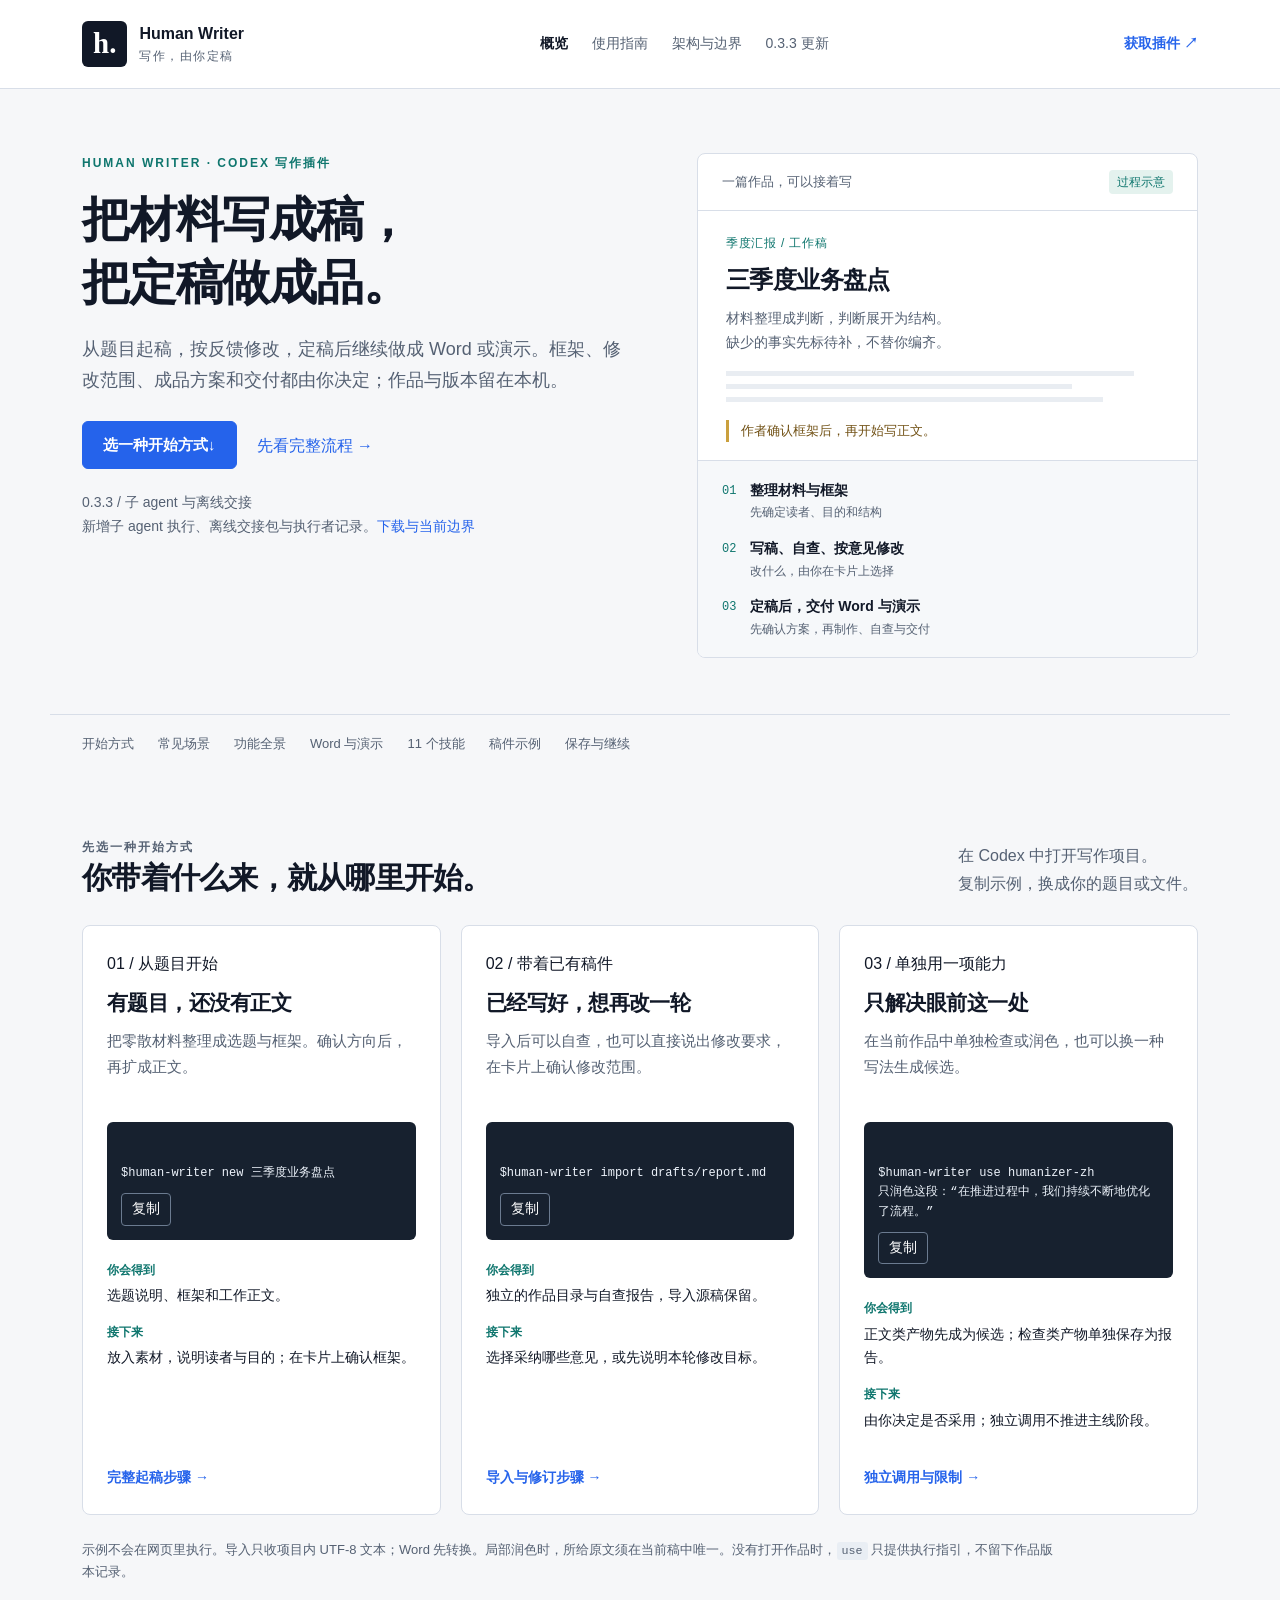
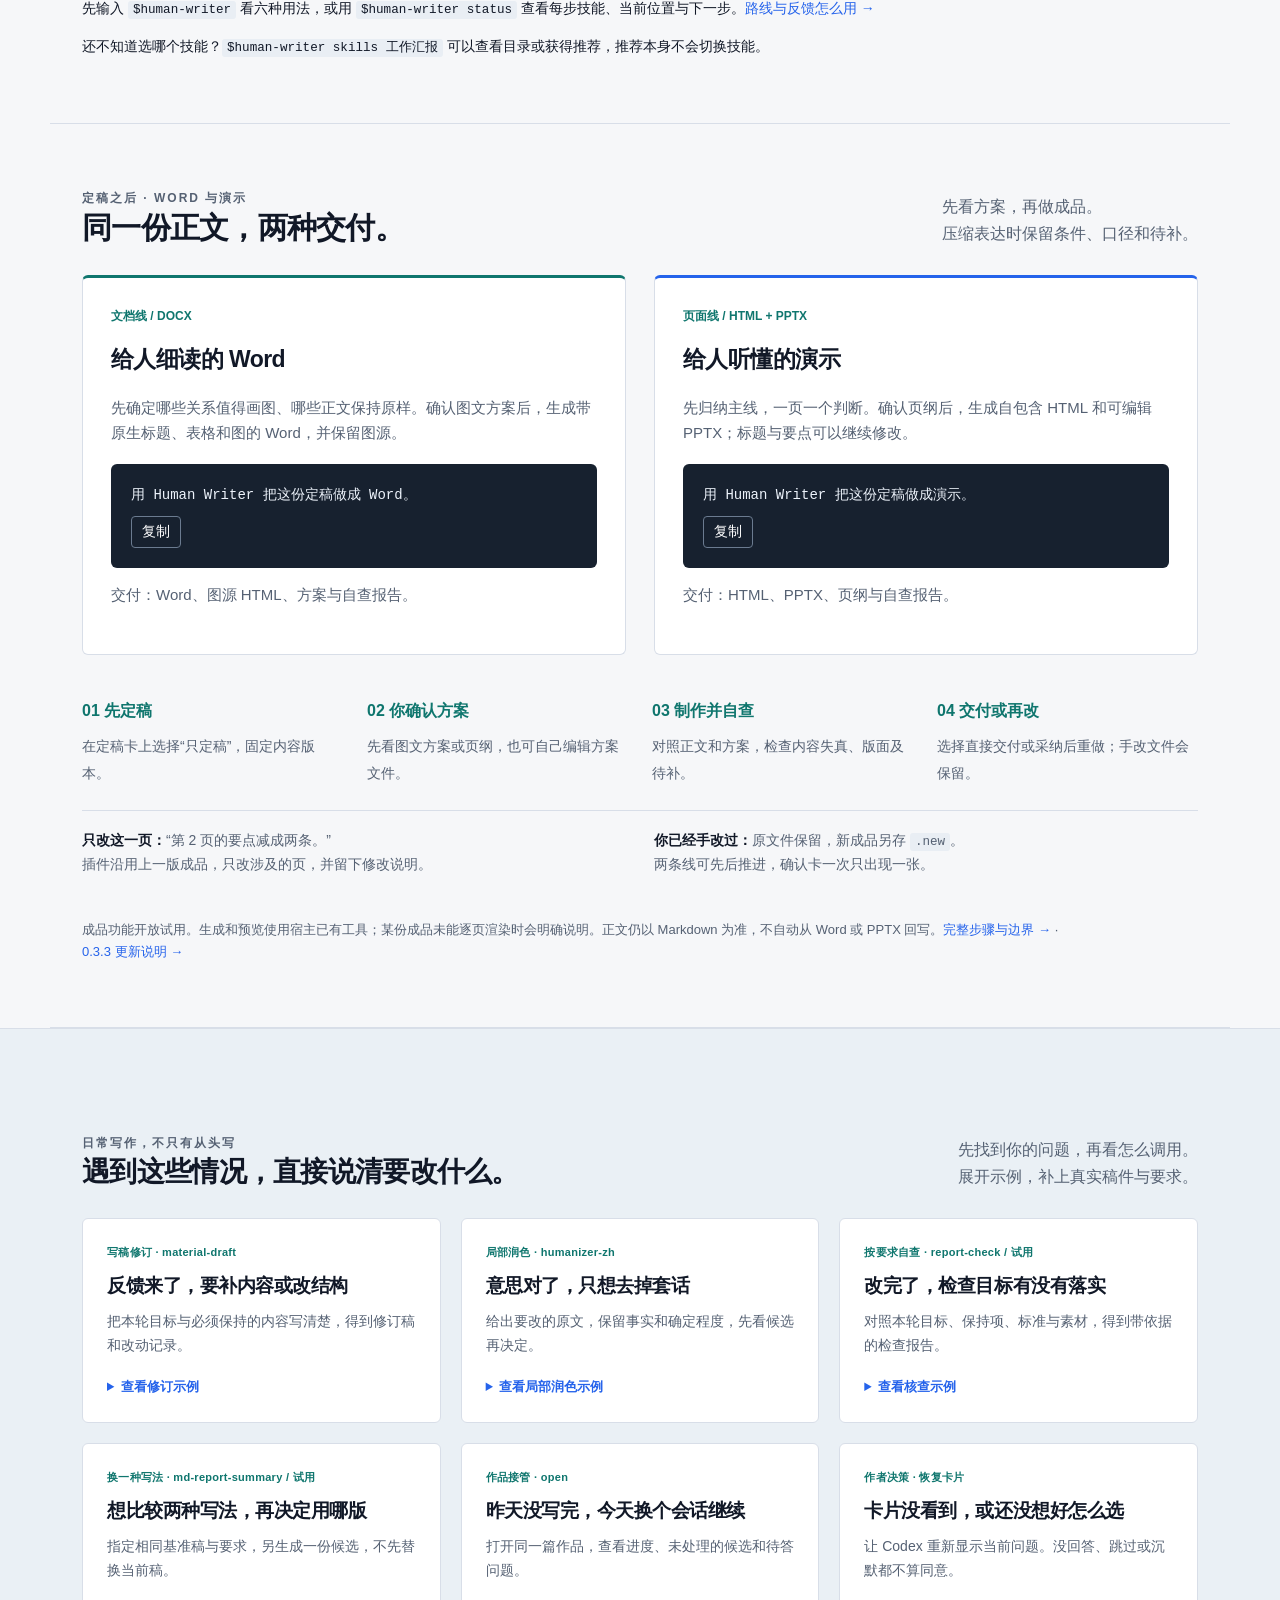
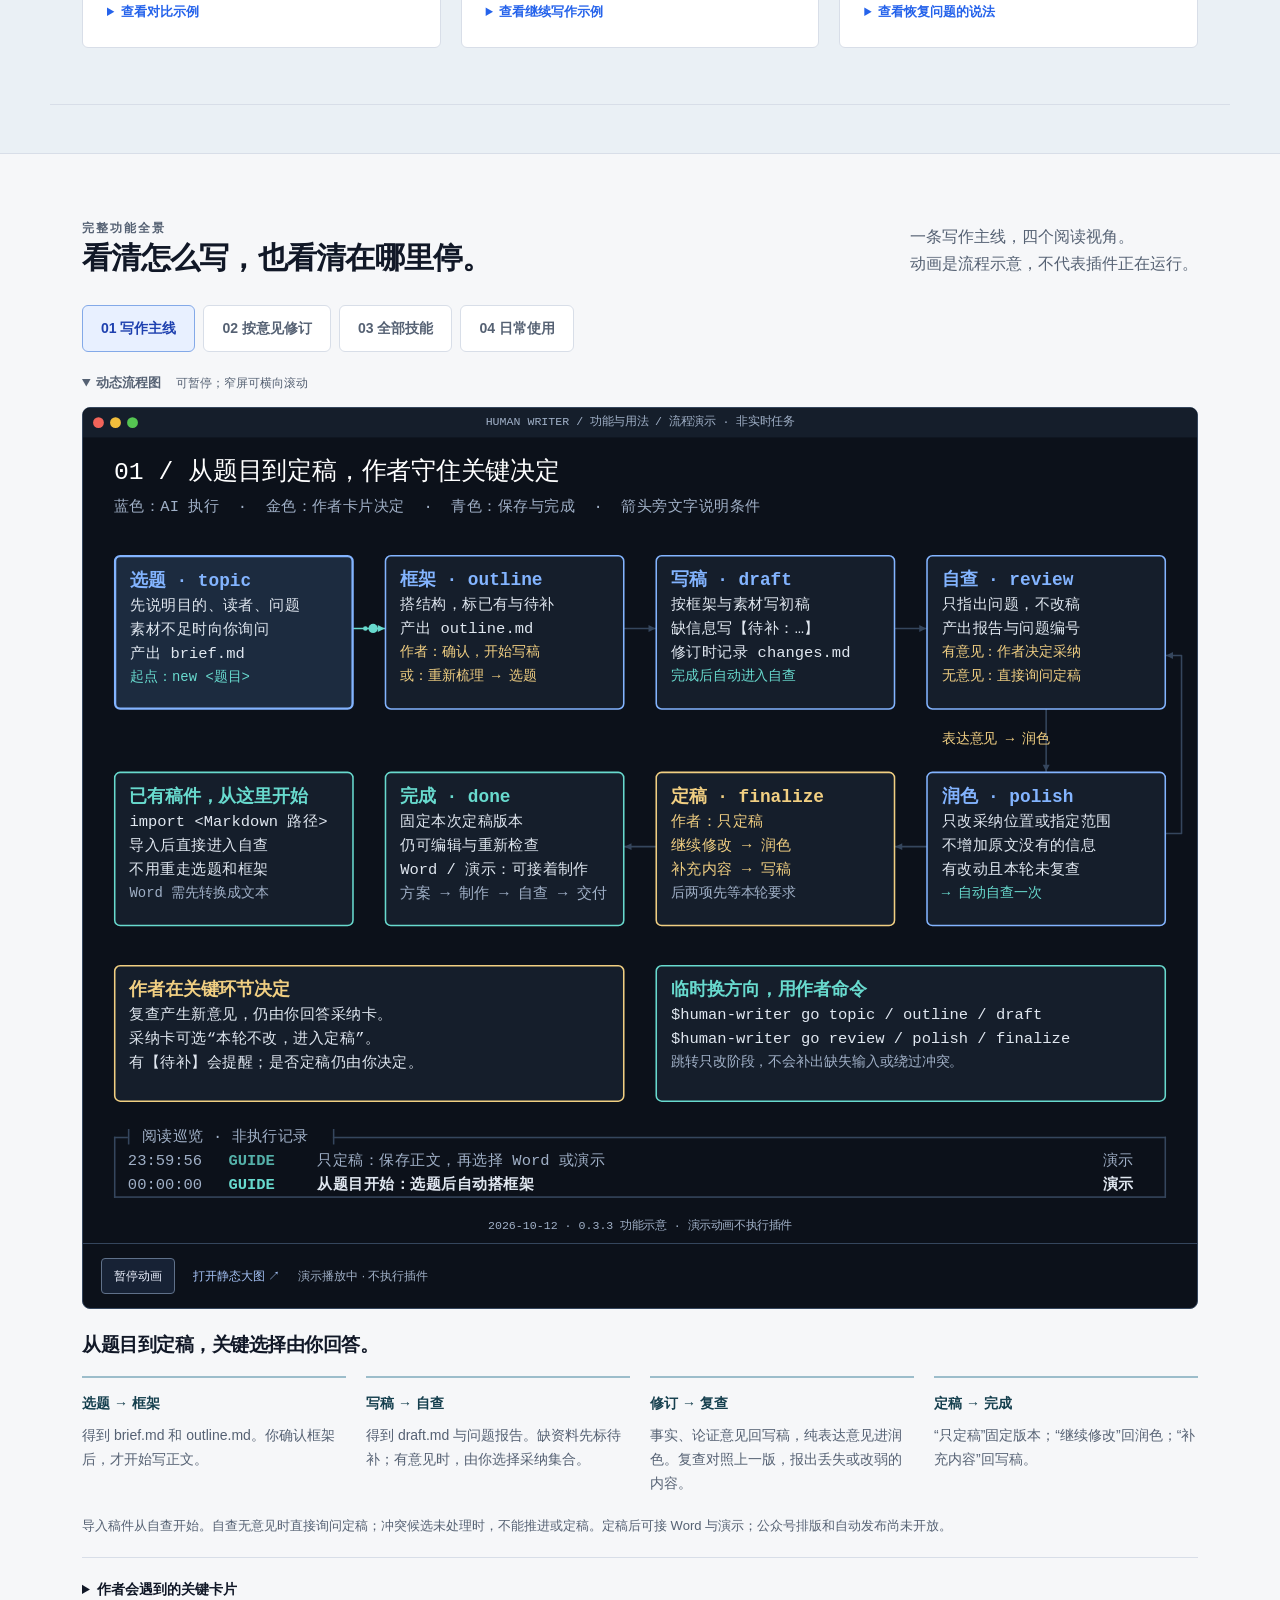
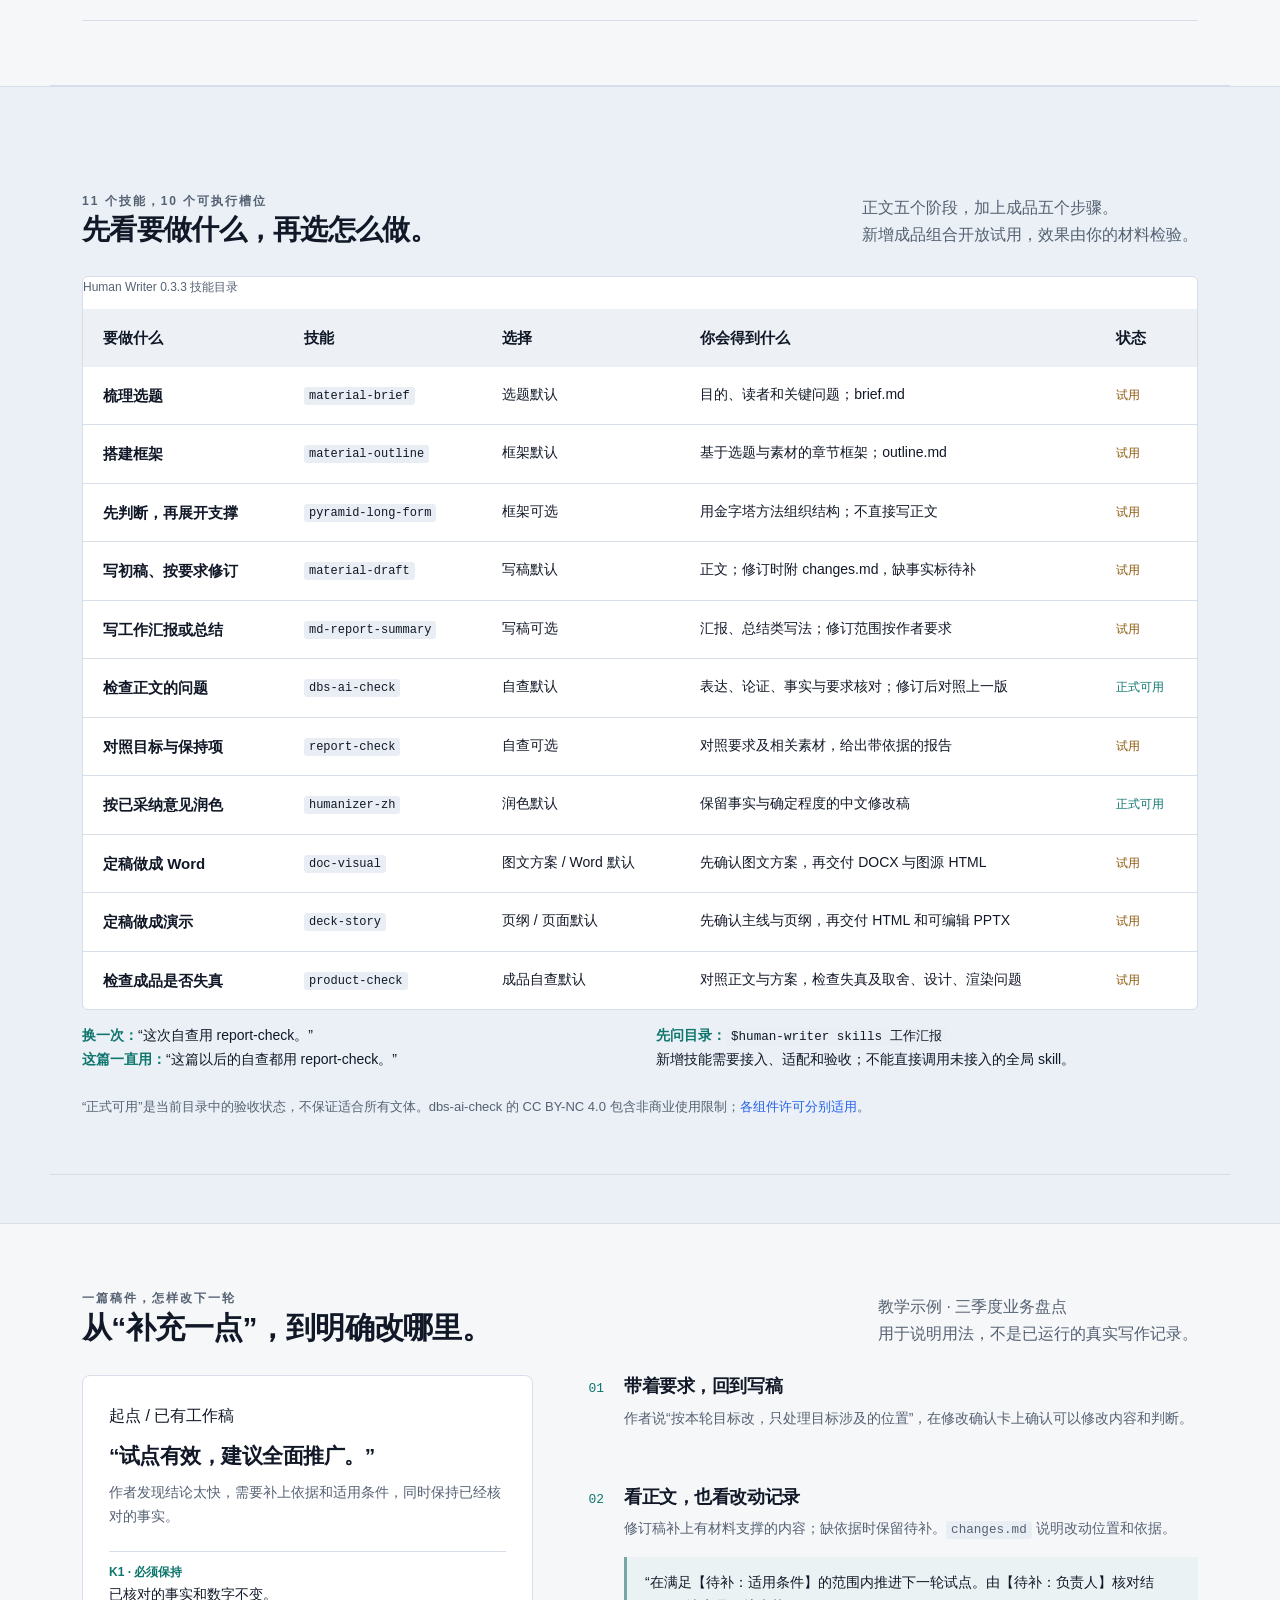
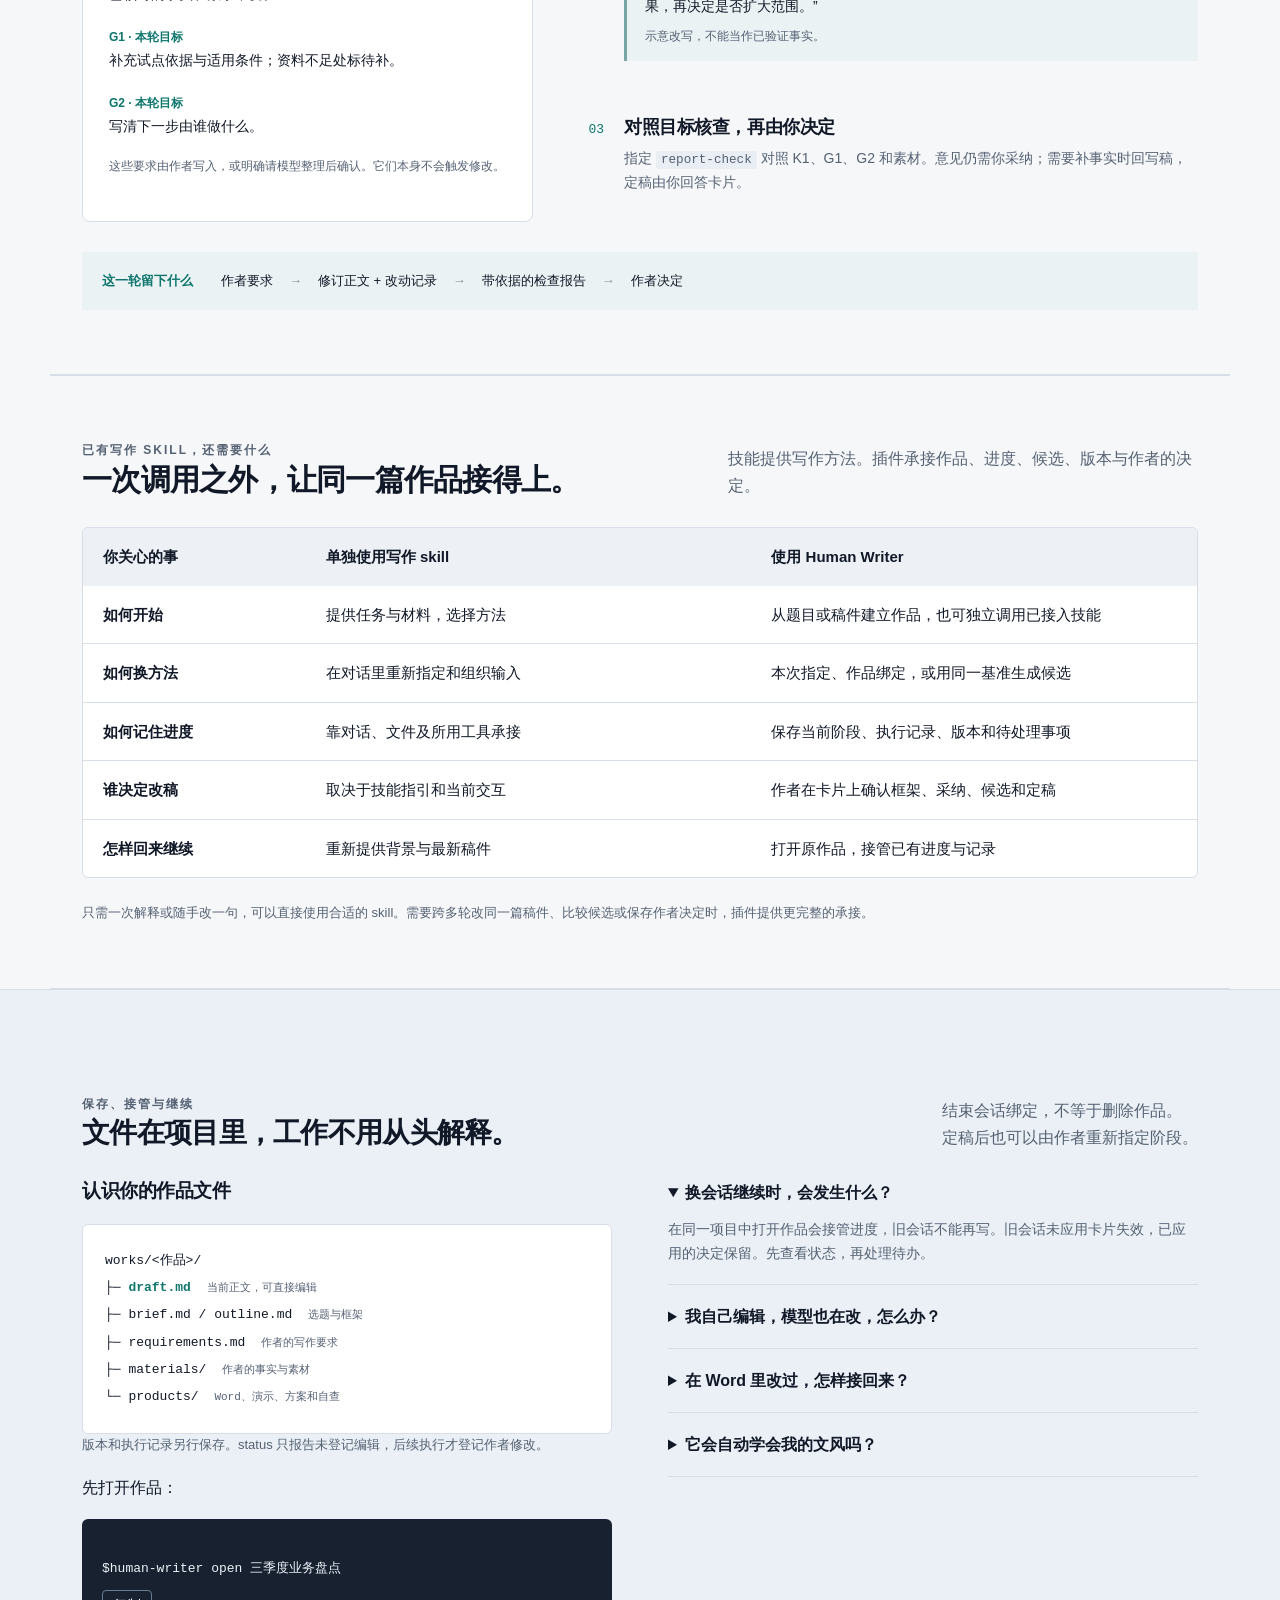
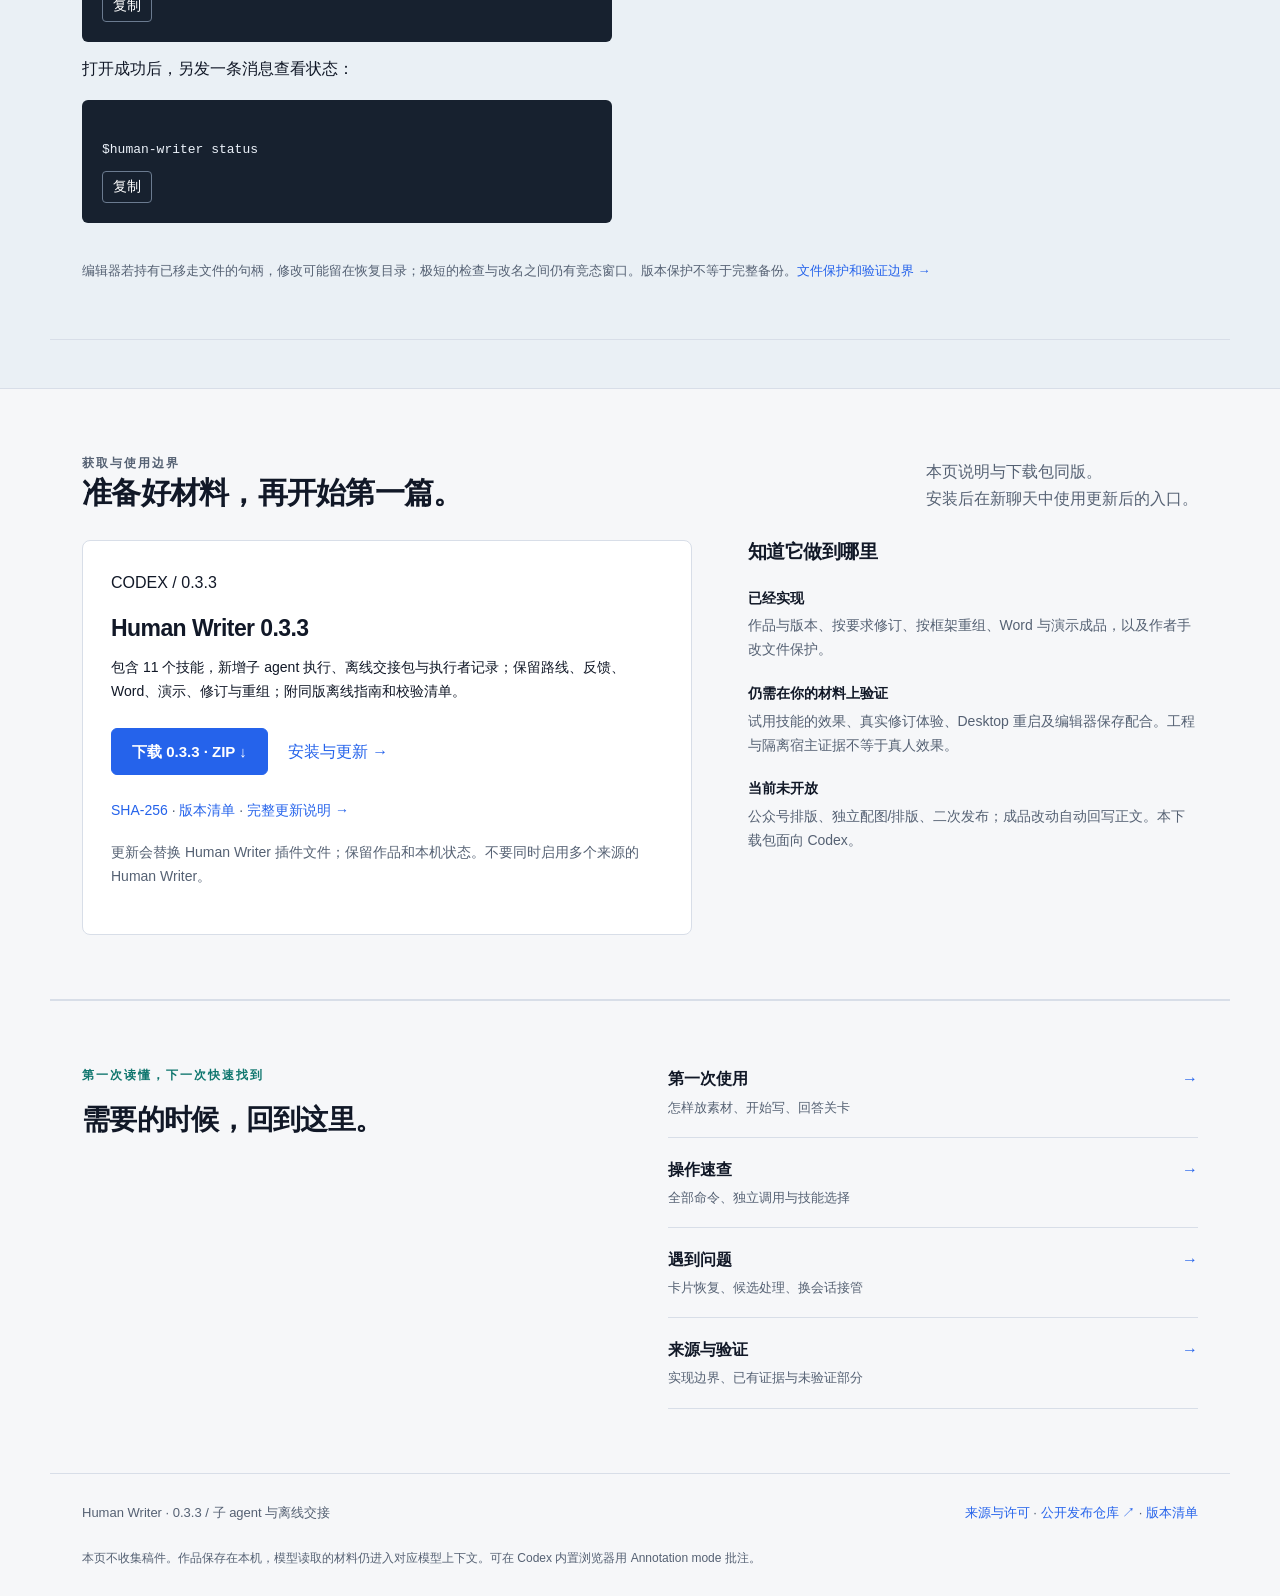
==== commit 6d136c4a: "Release Human Writer 0.3.3: subagents and offline handoff" ====
--- a/index.html
+++ b/index.html
@@ -15,7 +15,7 @@
 <header class="header">
 <div class="wrap">
 <a class="brand" href="index.html"><b aria-hidden="true">h.</b><span>Human Writer<small>写作，由你定稿</small></span></a>
-<nav aria-label="主导航"><a href="index.html" aria-current="page">概览</a><a href="guide.html">使用指南</a><a href="architecture.html">架构与边界</a><a href="release.html">0.3.2 更新</a></nav>
+<nav aria-label="主导航"><a href="index.html" aria-current="page">概览</a><a href="guide.html">使用指南</a><a href="architecture.html">架构与边界</a><a href="release.html">0.3.3 更新</a></nav>
 <a class="header-action" href="#get">获取插件 <span aria-hidden="true">↗</span></a>
 </div>
 </header>
@@ -26,7 +26,7 @@
 <h1>把材料写成稿，<br>把定稿做成品。</h1>
 <p class="lead">从题目起稿，按反馈修改，定稿后继续做成 Word 或演示。框架、修改范围、成品方案和交付都由你决定；作品与版本留在本机。</p>
 <div class="actions"><a class="button" href="#start">选一种开始方式 <span aria-hidden="true">↓</span></a><a href="#atlas">先看完整流程 →</a></div>
-<p class="note release-note">0.3.2 / 路线、自查与反馈<br>新增路线展示、成品自查分层和反馈入口。<a href="#get">下载与当前边界</a></p>
+<p class="note release-note">0.3.3 / 子 agent 与离线交接<br>新增子 agent 执行、离线交接包与执行者记录。<a href="#get">下载与当前边界</a></p>
 </div>
 <aside class="writing-preview" aria-label="一篇作品如何推进">
 <div class="preview-top"><span>一篇作品，可以接着写</span><span class="pill">过程示意</span></div>
@@ -53,7 +53,7 @@
 <article class="product-line"><p class="label">页面线 / HTML + PPTX</p><h3>给人听懂的演示</h3><p>先归纳主线，一页一个判断。确认页纲后，生成自包含 HTML 和可编辑 PPTX；标题与要点可以继续修改。</p><pre data-copy><code>用 Human Writer 把这份定稿做成演示。</code></pre><p class="note">交付：HTML、PPTX、页纲与自查报告。</p></article></div>
 <ol class="product-steps"><li><strong>01 先定稿</strong><span>在定稿卡上选择“只定稿”，固定内容版本。</span></li><li><strong>02 你确认方案</strong><span>先看图文方案或页纲，也可自己编辑方案文件。</span></li><li><strong>03 制作并自查</strong><span>对照正文和方案，检查内容失真、版面及待补。</span></li><li><strong>04 交付或再改</strong><span>选择直接交付或采纳后重做；手改文件会保留。</span></li></ol>
 <div class="product-followup"><p><strong>只改这一页：</strong>“第 2 页的要点减成两条。”<br>插件沿用上一版成品，只改涉及的页，并留下修改说明。</p><p><strong>你已经手改过：</strong>原文件保留，新成品另存 <code>.new</code>。<br>两条线可先后推进，确认卡一次只出现一张。</p></div>
-<p class="section-footnote">成品功能开放试用。生成和预览使用宿主已有工具；某份成品未能逐页渲染时会明确说明。正文仍以 Markdown 为准，不自动从 Word 或 PPTX 回写。<a href="guide.html#products">完整步骤与边界 →</a> · <a href="release.html">0.3.2 更新说明 →</a></p>
+<p class="section-footnote">成品功能开放试用。生成和预览使用宿主已有工具；某份成品未能逐页渲染时会明确说明。正文仍以 Markdown 为准，不自动从 Word 或 PPTX 回写。<a href="guide.html#products">完整步骤与边界 →</a> · <a href="release.html">0.3.3 更新说明 →</a></p>
 </section>
 <section class="band" id="everyday"><div class="wrap section">
 <div class="section-head"><div><p class="eyebrow">日常写作，不只有从头写</p><h2>遇到这些情况，直接说清要改什么。</h2></div><p>先找到你的问题，再看怎么调用。<br>展开示例，补上真实稿件与要求。</p></div>
@@ -109,7 +109,7 @@
 </section>
 <section class="band" id="skills"><div class="section wrap">
 <div class="section-head"><div><p class="eyebrow">11 个技能，10 个可执行槽位</p><h2>先看要做什么，再选怎么做。</h2></div><p>正文五个阶段，加上成品五个步骤。<br>新增成品组合开放试用，效果由你的材料检验。</p></div>
-<div class="table-scroll skill-table"><table><caption>Human Writer 0.3.2 技能目录</caption><thead><tr><th>要做什么</th><th>技能</th><th>选择</th><th>你会得到什么</th><th>状态</th></tr></thead><tbody>
+<div class="table-scroll skill-table"><table><caption>Human Writer 0.3.3 技能目录</caption><thead><tr><th>要做什么</th><th>技能</th><th>选择</th><th>你会得到什么</th><th>状态</th></tr></thead><tbody>
 <tr><th>梳理选题</th><td><code>material-brief</code></td><td>选题默认</td><td>目的、读者和关键问题；brief.md</td><td><span class="trial">试用</span></td></tr>
 <tr><th>搭建框架</th><td><code>material-outline</code></td><td>框架默认</td><td>基于选题与素材的章节框架；outline.md</td><td><span class="trial">试用</span></td></tr>
 <tr><th>先判断，再展开支撑</th><td><code>pyramid-long-form</code></td><td>框架可选</td><td>用金字塔方法组织结构；不直接写正文</td><td><span class="trial">试用</span></td></tr>
@@ -146,12 +146,12 @@
 </div></section>
 <section class="section wrap" id="get">
 <div class="section-head"><div><p class="eyebrow">获取与使用边界</p><h2>准备好材料，再开始第一篇。</h2></div><p>本页说明与下载包同版。<br>安装后在新聊天中使用更新后的入口。</p></div>
-<div class="get-grid"><div class="download-block"><p class="label">CODEX / 0.3.2</p><h3>Human Writer 0.3.2</h3><p>包含 11 个技能、路线展示、成品自查分层与反馈入口，同时保留 Word、演示、修订与重组；附同版离线指南和校验清单。</p><div class="actions"><a class="button" href="downloads/human-writer-codex.zip" download>下载 0.3.2 · ZIP ↓</a><a href="guide.html#install">安装与更新 →</a></div><p class="note"><a href="downloads/human-writer-codex.zip.sha256">SHA-256</a> · <a href="release.json">版本清单</a> · <a href="release.html">完整更新说明 →</a></p><p class="note">更新会替换 Human Writer 插件文件；保留作品和本机状态。不要同时启用多个来源的 Human Writer。</p></div>
+<div class="get-grid"><div class="download-block"><p class="label">CODEX / 0.3.3</p><h3>Human Writer 0.3.3</h3><p>包含 11 个技能，新增子 agent 执行、离线交接包与执行者记录；保留路线、反馈、Word、演示、修订与重组；附同版离线指南和校验清单。</p><div class="actions"><a class="button" href="downloads/human-writer-codex.zip" download>下载 0.3.3 · ZIP ↓</a><a href="guide.html#install">安装与更新 →</a></div><p class="note"><a href="downloads/human-writer-codex.zip.sha256">SHA-256</a> · <a href="release.json">版本清单</a> · <a href="release.html">完整更新说明 →</a></p><p class="note">更新会替换 Human Writer 插件文件；保留作品和本机状态。不要同时启用多个来源的 Human Writer。</p></div>
 <div class="bounds-list"><h3>知道它做到哪里</h3><p><strong>已经实现</strong><br>作品与版本、按要求修订、按框架重组、Word 与演示成品，以及作者手改文件保护。</p><p><strong>仍需在你的材料上验证</strong><br>试用技能的效果、真实修订体验、Desktop 重启及编辑器保存配合。工程与隔离宿主证据不等于真人效果。</p><p><strong>当前未开放</strong><br>公众号排版、独立配图/排版、二次发布；成品改动自动回写正文。本下载包面向 Codex。</p></div></div>
 </section>
 <section class="section wrap quicklinks" aria-label="继续查阅">
 <div><p class="eyebrow">第一次读懂，下一次快速找到</p><h2>需要的时候，回到这里。</h2></div><div class="quicklink-list"><a href="guide.html#new"><span><strong>第一次使用</strong><small>怎样放素材、开始写、回答关卡</small></span><b aria-hidden="true">→</b></a><a href="guide.html#reference"><span><strong>操作速查</strong><small>全部命令、独立调用与技能选择</small></span><b aria-hidden="true">→</b></a><a href="guide.html#cards"><span><strong>遇到问题</strong><small>卡片恢复、候选处理、换会话接管</small></span><b aria-hidden="true">→</b></a><a href="architecture.html#evidence"><span><strong>来源与验证</strong><small>实现边界、已有证据与未验证部分</small></span><b aria-hidden="true">→</b></a></div>
 </section>
 </main>
-<footer class="wrap"><p>Human Writer · 0.3.2 / 路线、自查与反馈</p><div><a href="guide.html#sources">来源与许可</a> · <a href="https://github.com/ww880412/human-writer-guide">公开发布仓库 ↗</a> · <a href="release.json">版本清单</a></div><p class="footer-note">本页不收集稿件。作品保存在本机，模型读取的材料仍进入对应模型上下文。可在 Codex 内置浏览器用 Annotation mode 批注。</p></footer>
+<footer class="wrap"><p>Human Writer · 0.3.3 / 子 agent 与离线交接</p><div><a href="guide.html#sources">来源与许可</a> · <a href="https://github.com/ww880412/human-writer-guide">公开发布仓库 ↗</a> · <a href="release.json">版本清单</a></div><p class="footer-note">本页不收集稿件。作品保存在本机，模型读取的材料仍进入对应模型上下文。可在 Codex 内置浏览器用 Annotation mode 批注。</p></footer>
 </body></html>
--- a/styles.css
+++ b/styles.css
@@ -635,3 +635,7 @@
 .product-steps strong{display:block;color:var(--green);margin-bottom:8px}.product-steps span,.product-followup p{font-size:14px;color:var(--muted)}
 .product-followup strong{color:var(--ink)}
 @media(max-width:700px){.product-grid,.product-followup,.product-steps{grid-template-columns:1fr;gap:20px}.product-line{padding:22px}.product-steps{padding-top:12px}}
+
+/* 0.3.3 release: visible download, two execution modes, bounded evidence. */
+.release-page{padding-bottom:56px}.release-hero{display:grid;grid-template-columns:1.2fr 1fr;gap:48px;padding:48px 0 36px}.release-hero h1{font-size:40px;line-height:1.2}.release-hero .lead{max-width:560px}.handoff-preview{padding:28px 32px;background:#fff;border:1px solid var(--line);border-radius:8px}.handoff-steps{list-style:none;padding:0;margin:0}.handoff-steps li{display:flex;gap:18px;padding:15px 0;border-bottom:1px solid var(--line)}.handoff-steps li:last-child{border:0;padding-bottom:0}.handoff-steps li>span{font:13px/27px ui-monospace,monospace;color:var(--green)}.handoff-steps strong{font-size:16px}.handoff-steps p{font-size:14px;color:var(--muted);margin:6px 0 0}.release-jumps{display:flex;gap:24px;flex-wrap:wrap;border-top:1px solid var(--line);border-bottom:1px solid var(--line);padding:18px 0;font-size:14px}.release-section{padding-top:48px}.release-section h2{font-size:28px}.execution-grid,.upgrade-grid{display:grid;grid-template-columns:1fr 1fr;gap:48px}.execution-grid>section{border-top:2px solid var(--green);padding-top:24px;min-width:0}.execution-grid>section:last-child{border-color:var(--accent)}.execution-grid h3,.handoff-guide h3{font-size:23px}.execution-grid pre,.handoff-guide pre{padding:42px 20px 18px;white-space:pre-wrap;overflow-wrap:anywhere;font-size:14px}.handoff-guide{display:grid;grid-template-columns:1fr 1.2fr;gap:48px}.handoff-guide .file-tree{align-self:start;font-size:14px;line-height:2.5}.record-strip{display:grid;grid-template-columns:1fr 1fr;gap:48px;margin-top:48px;padding:32px;background:#eaf2f3;border-radius:8px}.record-strip h2{font-size:26px}.record-strip p{margin-bottom:0}.report-preview{margin:0;padding:24px;background:#fff;border:1px solid #c7dbdc;border-radius:6px}.report-preview>span{font-size:12px;color:var(--muted)}.report-preview h3{margin:14px 0}.report-preview .executor-line{border-top:1px solid var(--line);padding:12px 0;margin-bottom:12px;color:var(--green);font-size:14px}.release-history{background:#fff;padding:20px 24px;border:1px solid var(--line);border-radius:6px}.release-history section{padding-top:28px}.release-history h2{font-size:23px}.release-page table th:first-child{min-width:150px}.release-page th,.release-page td{vertical-align:top}.release-page .section-head{margin-bottom:24px}
+@media(max-width:700px){.release-hero,.execution-grid,.handoff-guide,.upgrade-grid,.record-strip{grid-template-columns:1fr;gap:24px}.release-hero{padding-top:28px}.release-hero h1{font-size:32px}.handoff-preview{padding:22px}.release-jumps{gap:12px 20px}.release-section{padding-top:36px}.release-section h2{font-size:25px}.record-strip{padding:22px;margin-top:36px}.release-history{padding:16px}.release-page table th:first-child{min-width:100px}.release-page table{font-size:14px}.handoff-guide .file-tree{font-size:12px}.release-page .actions{gap:16px}}
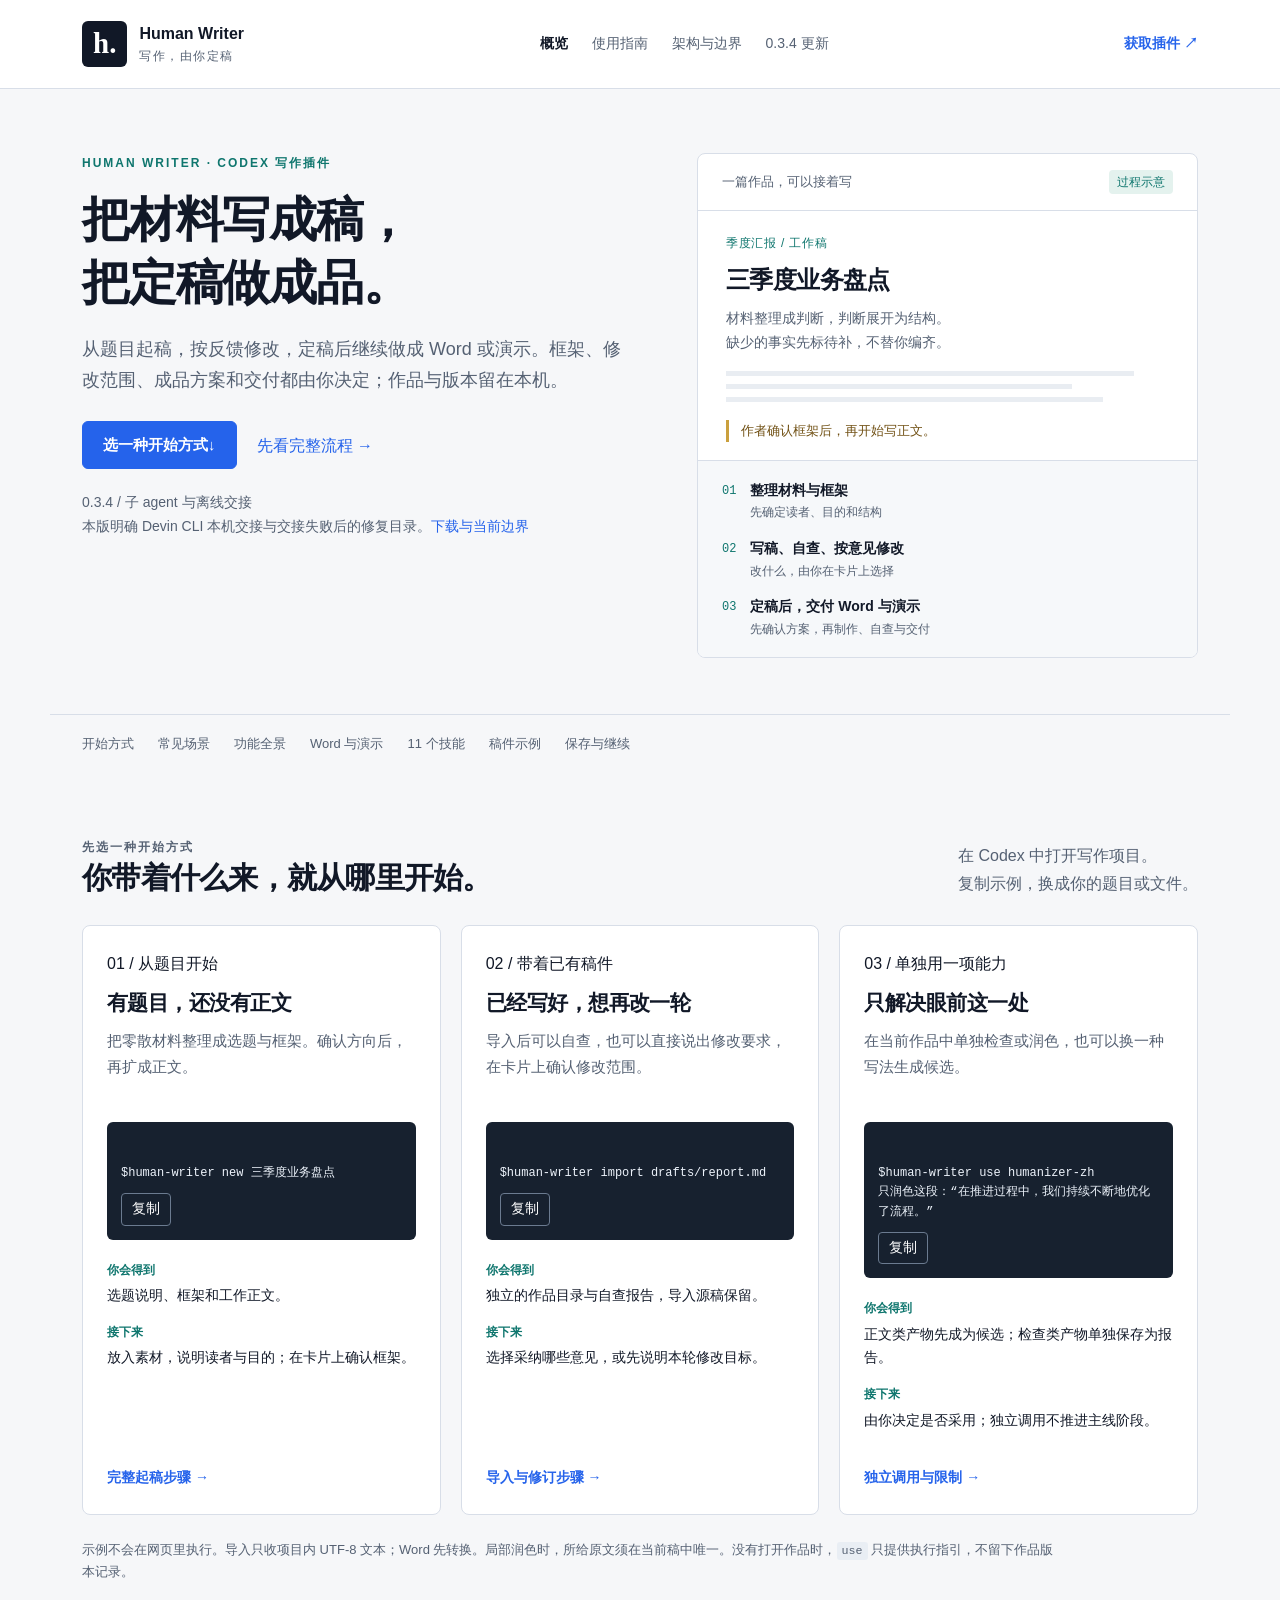
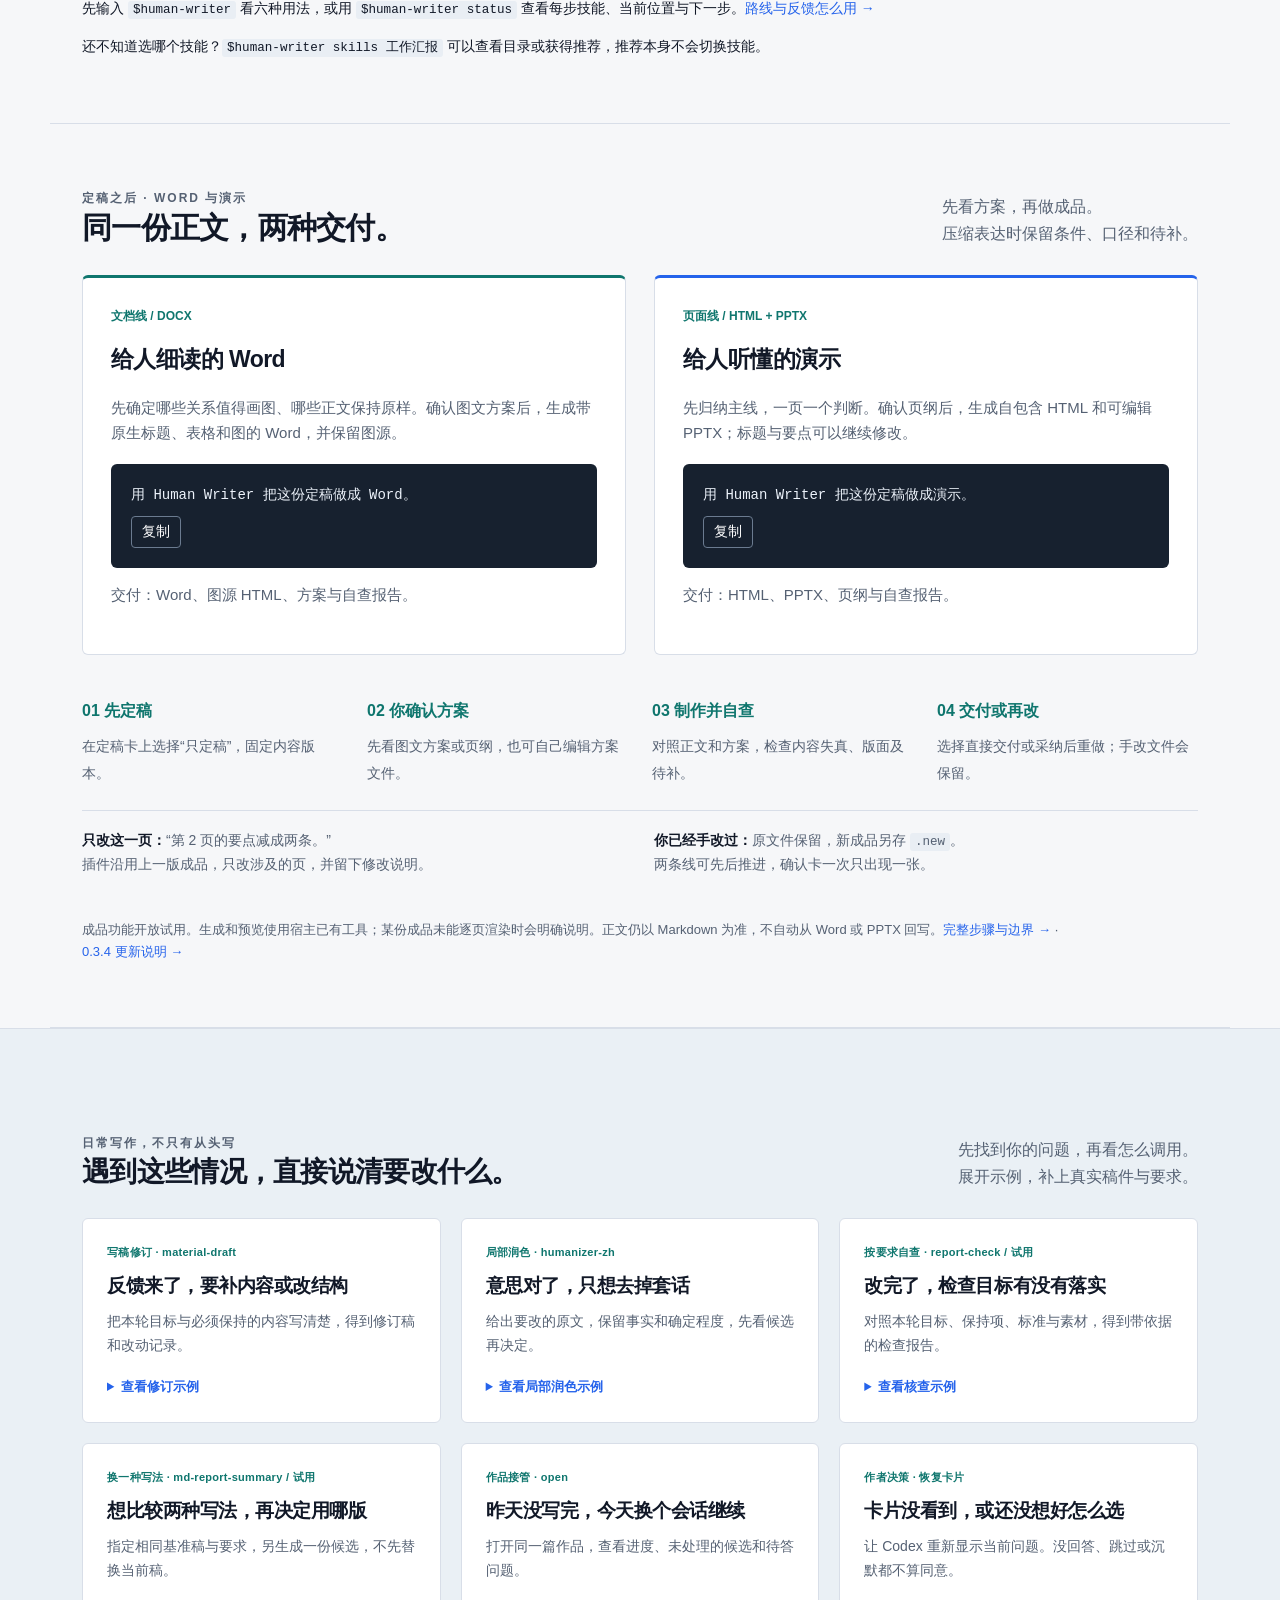
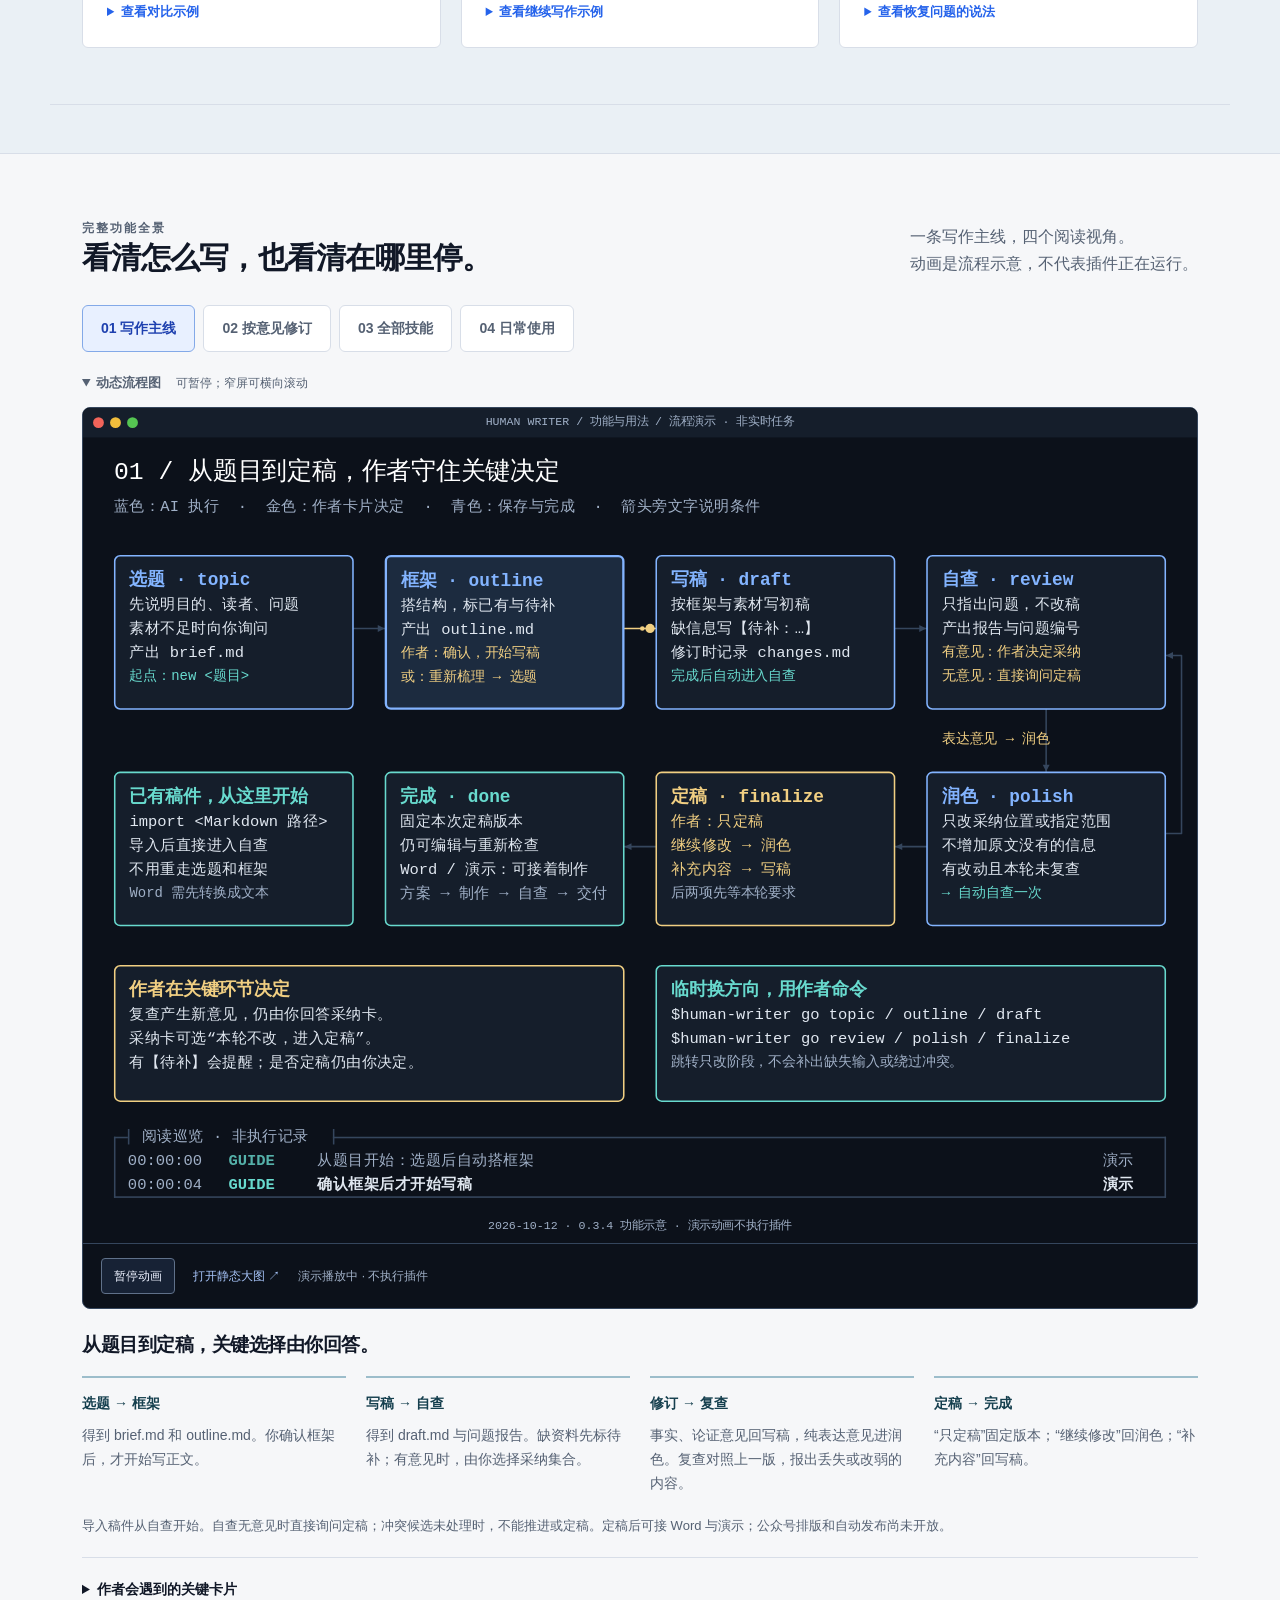
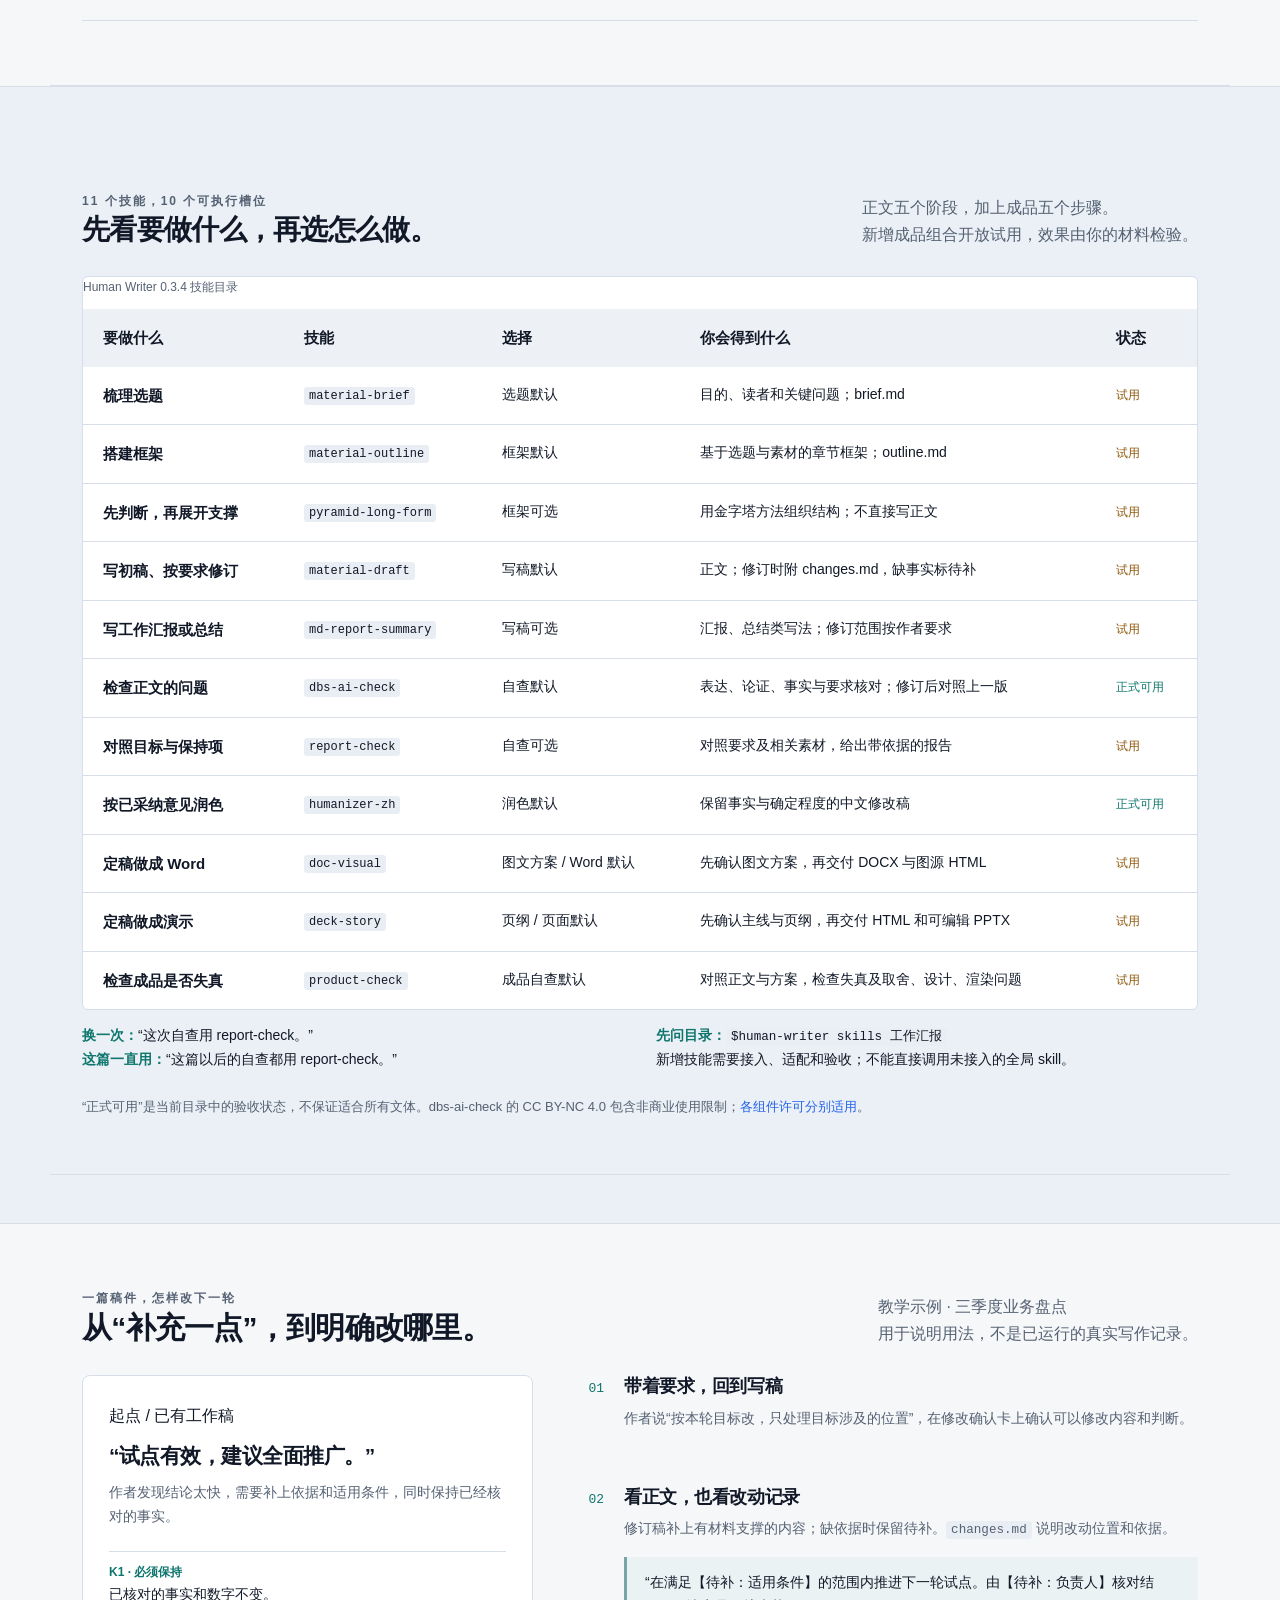
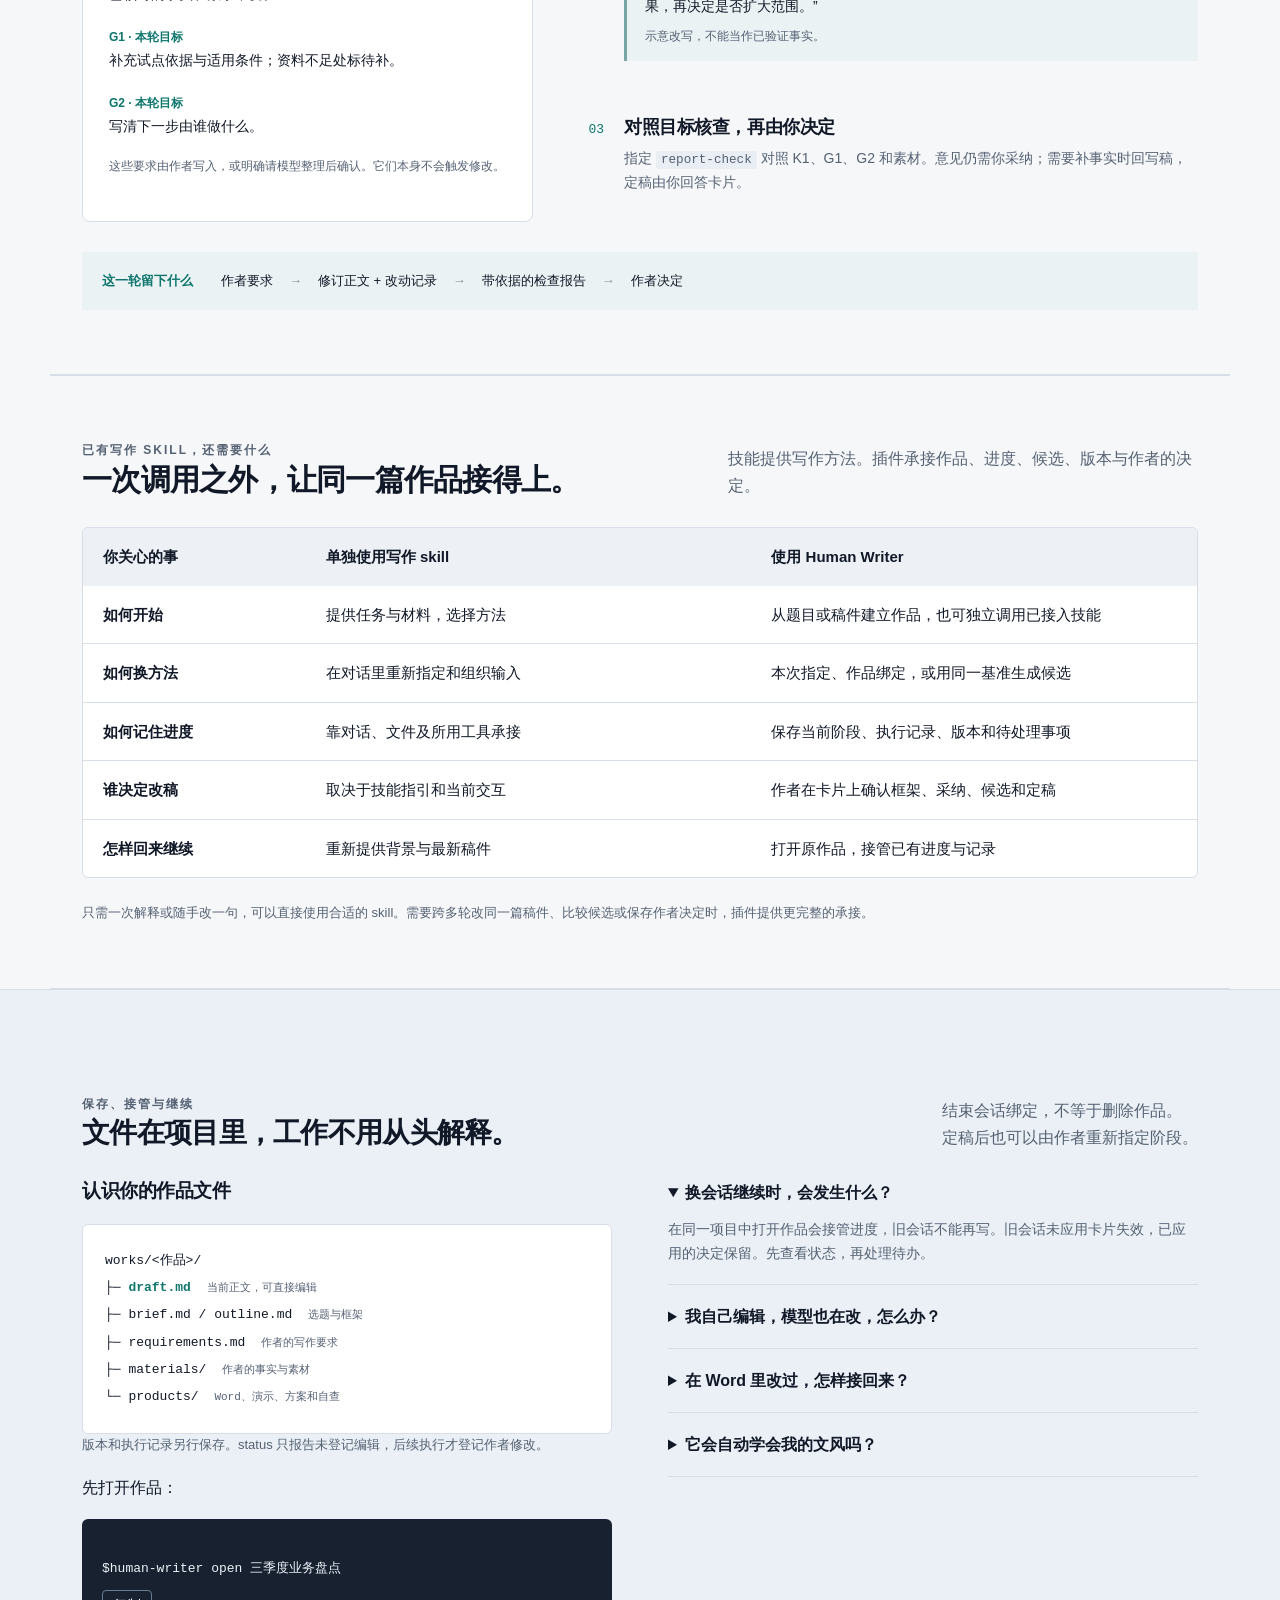
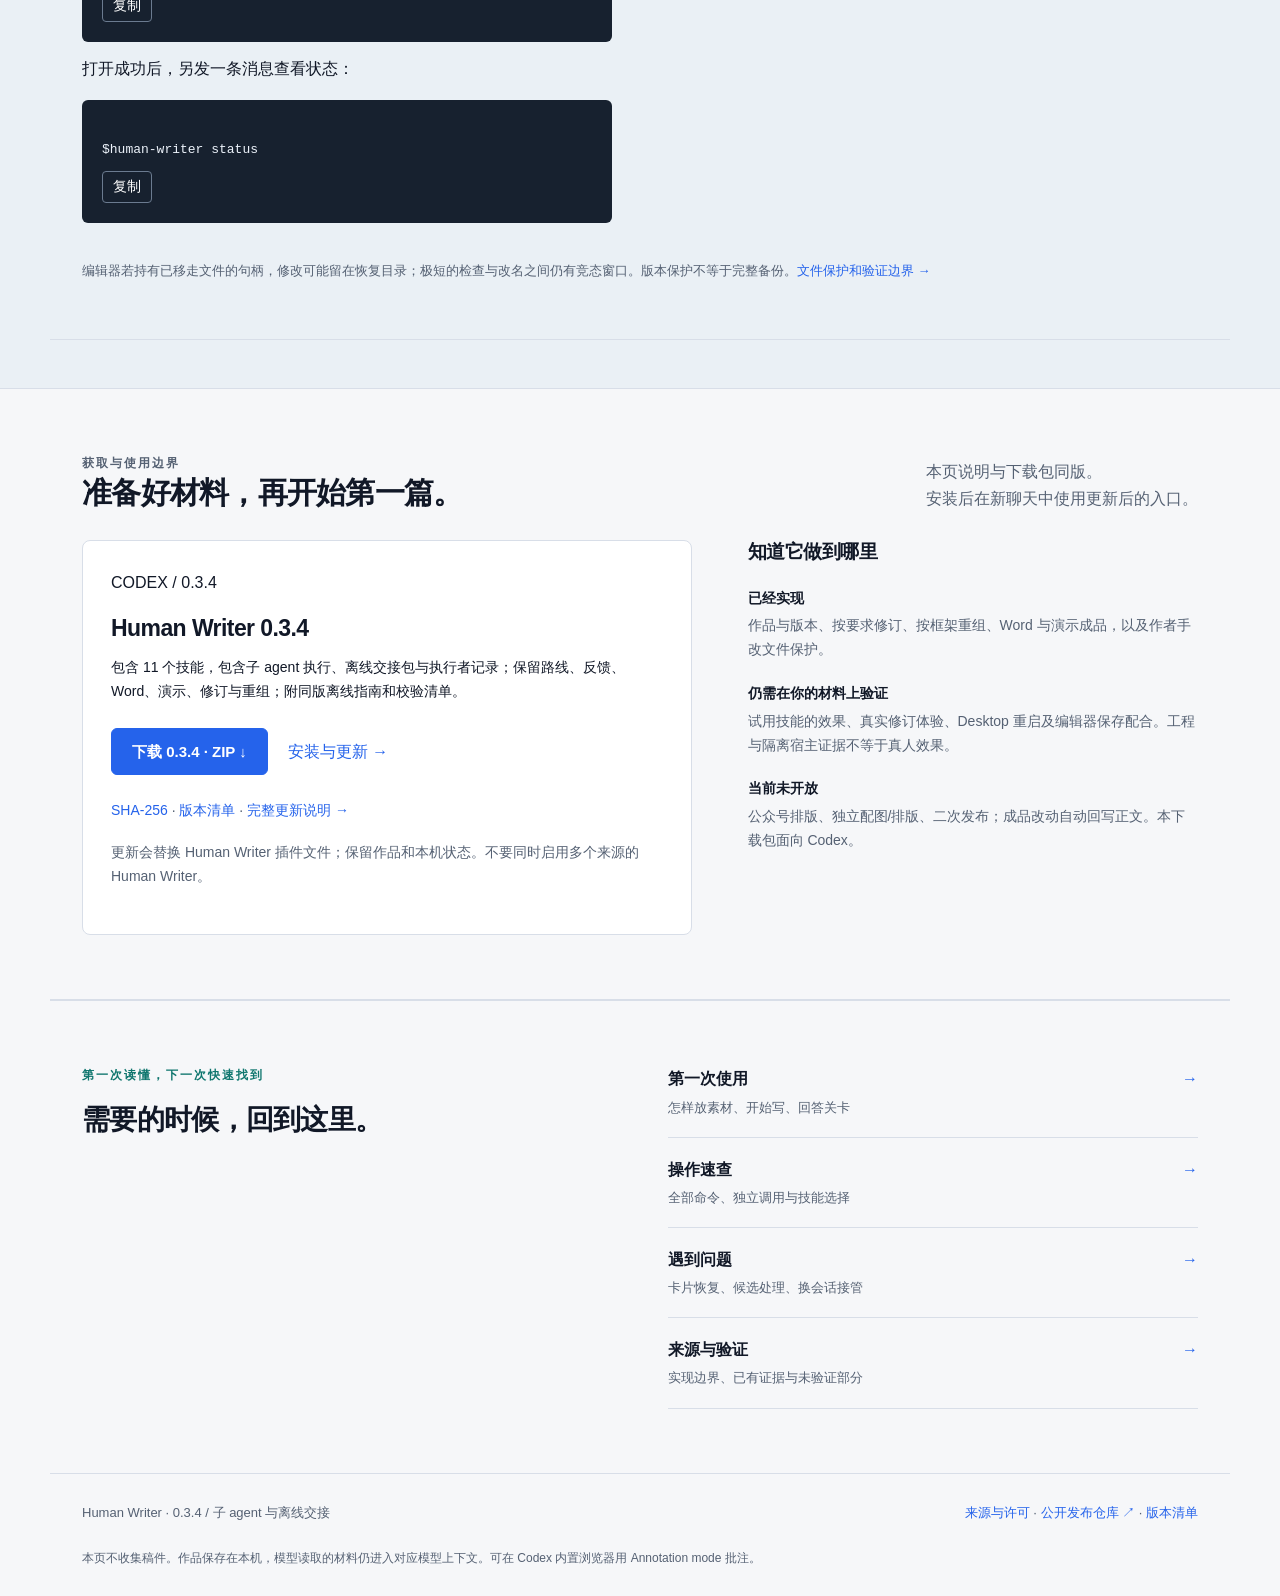
==== commit 8bd6baf7: "Release Human Writer 0.3.4: Devin CLI guidance and handoff repair path" ====
--- a/index.html
+++ b/index.html
@@ -15,7 +15,7 @@
 <header class="header">
 <div class="wrap">
 <a class="brand" href="index.html"><b aria-hidden="true">h.</b><span>Human Writer<small>写作，由你定稿</small></span></a>
-<nav aria-label="主导航"><a href="index.html" aria-current="page">概览</a><a href="guide.html">使用指南</a><a href="architecture.html">架构与边界</a><a href="release.html">0.3.3 更新</a></nav>
+<nav aria-label="主导航"><a href="index.html" aria-current="page">概览</a><a href="guide.html">使用指南</a><a href="architecture.html">架构与边界</a><a href="release.html">0.3.4 更新</a></nav>
 <a class="header-action" href="#get">获取插件 <span aria-hidden="true">↗</span></a>
 </div>
 </header>
@@ -26,7 +26,7 @@
 <h1>把材料写成稿，<br>把定稿做成品。</h1>
 <p class="lead">从题目起稿，按反馈修改，定稿后继续做成 Word 或演示。框架、修改范围、成品方案和交付都由你决定；作品与版本留在本机。</p>
 <div class="actions"><a class="button" href="#start">选一种开始方式 <span aria-hidden="true">↓</span></a><a href="#atlas">先看完整流程 →</a></div>
-<p class="note release-note">0.3.3 / 子 agent 与离线交接<br>新增子 agent 执行、离线交接包与执行者记录。<a href="#get">下载与当前边界</a></p>
+<p class="note release-note">0.3.4 / 子 agent 与离线交接<br>本版明确 Devin CLI 本机交接与交接失败后的修复目录。<a href="#get">下载与当前边界</a></p>
 </div>
 <aside class="writing-preview" aria-label="一篇作品如何推进">
 <div class="preview-top"><span>一篇作品，可以接着写</span><span class="pill">过程示意</span></div>
@@ -53,7 +53,7 @@
 <article class="product-line"><p class="label">页面线 / HTML + PPTX</p><h3>给人听懂的演示</h3><p>先归纳主线，一页一个判断。确认页纲后，生成自包含 HTML 和可编辑 PPTX；标题与要点可以继续修改。</p><pre data-copy><code>用 Human Writer 把这份定稿做成演示。</code></pre><p class="note">交付：HTML、PPTX、页纲与自查报告。</p></article></div>
 <ol class="product-steps"><li><strong>01 先定稿</strong><span>在定稿卡上选择“只定稿”，固定内容版本。</span></li><li><strong>02 你确认方案</strong><span>先看图文方案或页纲，也可自己编辑方案文件。</span></li><li><strong>03 制作并自查</strong><span>对照正文和方案，检查内容失真、版面及待补。</span></li><li><strong>04 交付或再改</strong><span>选择直接交付或采纳后重做；手改文件会保留。</span></li></ol>
 <div class="product-followup"><p><strong>只改这一页：</strong>“第 2 页的要点减成两条。”<br>插件沿用上一版成品，只改涉及的页，并留下修改说明。</p><p><strong>你已经手改过：</strong>原文件保留，新成品另存 <code>.new</code>。<br>两条线可先后推进，确认卡一次只出现一张。</p></div>
-<p class="section-footnote">成品功能开放试用。生成和预览使用宿主已有工具；某份成品未能逐页渲染时会明确说明。正文仍以 Markdown 为准，不自动从 Word 或 PPTX 回写。<a href="guide.html#products">完整步骤与边界 →</a> · <a href="release.html">0.3.3 更新说明 →</a></p>
+<p class="section-footnote">成品功能开放试用。生成和预览使用宿主已有工具；某份成品未能逐页渲染时会明确说明。正文仍以 Markdown 为准，不自动从 Word 或 PPTX 回写。<a href="guide.html#products">完整步骤与边界 →</a> · <a href="release.html">0.3.4 更新说明 →</a></p>
 </section>
 <section class="band" id="everyday"><div class="wrap section">
 <div class="section-head"><div><p class="eyebrow">日常写作，不只有从头写</p><h2>遇到这些情况，直接说清要改什么。</h2></div><p>先找到你的问题，再看怎么调用。<br>展开示例，补上真实稿件与要求。</p></div>
@@ -109,7 +109,7 @@
 </section>
 <section class="band" id="skills"><div class="section wrap">
 <div class="section-head"><div><p class="eyebrow">11 个技能，10 个可执行槽位</p><h2>先看要做什么，再选怎么做。</h2></div><p>正文五个阶段，加上成品五个步骤。<br>新增成品组合开放试用，效果由你的材料检验。</p></div>
-<div class="table-scroll skill-table"><table><caption>Human Writer 0.3.3 技能目录</caption><thead><tr><th>要做什么</th><th>技能</th><th>选择</th><th>你会得到什么</th><th>状态</th></tr></thead><tbody>
+<div class="table-scroll skill-table"><table><caption>Human Writer 0.3.4 技能目录</caption><thead><tr><th>要做什么</th><th>技能</th><th>选择</th><th>你会得到什么</th><th>状态</th></tr></thead><tbody>
 <tr><th>梳理选题</th><td><code>material-brief</code></td><td>选题默认</td><td>目的、读者和关键问题；brief.md</td><td><span class="trial">试用</span></td></tr>
 <tr><th>搭建框架</th><td><code>material-outline</code></td><td>框架默认</td><td>基于选题与素材的章节框架；outline.md</td><td><span class="trial">试用</span></td></tr>
 <tr><th>先判断，再展开支撑</th><td><code>pyramid-long-form</code></td><td>框架可选</td><td>用金字塔方法组织结构；不直接写正文</td><td><span class="trial">试用</span></td></tr>
@@ -146,12 +146,12 @@
 </div></section>
 <section class="section wrap" id="get">
 <div class="section-head"><div><p class="eyebrow">获取与使用边界</p><h2>准备好材料，再开始第一篇。</h2></div><p>本页说明与下载包同版。<br>安装后在新聊天中使用更新后的入口。</p></div>
-<div class="get-grid"><div class="download-block"><p class="label">CODEX / 0.3.3</p><h3>Human Writer 0.3.3</h3><p>包含 11 个技能，新增子 agent 执行、离线交接包与执行者记录；保留路线、反馈、Word、演示、修订与重组；附同版离线指南和校验清单。</p><div class="actions"><a class="button" href="downloads/human-writer-codex.zip" download>下载 0.3.3 · ZIP ↓</a><a href="guide.html#install">安装与更新 →</a></div><p class="note"><a href="downloads/human-writer-codex.zip.sha256">SHA-256</a> · <a href="release.json">版本清单</a> · <a href="release.html">完整更新说明 →</a></p><p class="note">更新会替换 Human Writer 插件文件；保留作品和本机状态。不要同时启用多个来源的 Human Writer。</p></div>
+<div class="get-grid"><div class="download-block"><p class="label">CODEX / 0.3.4</p><h3>Human Writer 0.3.4</h3><p>包含 11 个技能，包含子 agent 执行、离线交接包与执行者记录；保留路线、反馈、Word、演示、修订与重组；附同版离线指南和校验清单。</p><div class="actions"><a class="button" href="downloads/human-writer-codex.zip" download>下载 0.3.4 · ZIP ↓</a><a href="guide.html#install">安装与更新 →</a></div><p class="note"><a href="downloads/human-writer-codex.zip.sha256">SHA-256</a> · <a href="release.json">版本清单</a> · <a href="release.html">完整更新说明 →</a></p><p class="note">更新会替换 Human Writer 插件文件；保留作品和本机状态。不要同时启用多个来源的 Human Writer。</p></div>
 <div class="bounds-list"><h3>知道它做到哪里</h3><p><strong>已经实现</strong><br>作品与版本、按要求修订、按框架重组、Word 与演示成品，以及作者手改文件保护。</p><p><strong>仍需在你的材料上验证</strong><br>试用技能的效果、真实修订体验、Desktop 重启及编辑器保存配合。工程与隔离宿主证据不等于真人效果。</p><p><strong>当前未开放</strong><br>公众号排版、独立配图/排版、二次发布；成品改动自动回写正文。本下载包面向 Codex。</p></div></div>
 </section>
 <section class="section wrap quicklinks" aria-label="继续查阅">
 <div><p class="eyebrow">第一次读懂，下一次快速找到</p><h2>需要的时候，回到这里。</h2></div><div class="quicklink-list"><a href="guide.html#new"><span><strong>第一次使用</strong><small>怎样放素材、开始写、回答关卡</small></span><b aria-hidden="true">→</b></a><a href="guide.html#reference"><span><strong>操作速查</strong><small>全部命令、独立调用与技能选择</small></span><b aria-hidden="true">→</b></a><a href="guide.html#cards"><span><strong>遇到问题</strong><small>卡片恢复、候选处理、换会话接管</small></span><b aria-hidden="true">→</b></a><a href="architecture.html#evidence"><span><strong>来源与验证</strong><small>实现边界、已有证据与未验证部分</small></span><b aria-hidden="true">→</b></a></div>
 </section>
 </main>
-<footer class="wrap"><p>Human Writer · 0.3.3 / 子 agent 与离线交接</p><div><a href="guide.html#sources">来源与许可</a> · <a href="https://github.com/ww880412/human-writer-guide">公开发布仓库 ↗</a> · <a href="release.json">版本清单</a></div><p class="footer-note">本页不收集稿件。作品保存在本机，模型读取的材料仍进入对应模型上下文。可在 Codex 内置浏览器用 Annotation mode 批注。</p></footer>
+<footer class="wrap"><p>Human Writer · 0.3.4 / 子 agent 与离线交接</p><div><a href="guide.html#sources">来源与许可</a> · <a href="https://github.com/ww880412/human-writer-guide">公开发布仓库 ↗</a> · <a href="release.json">版本清单</a></div><p class="footer-note">本页不收集稿件。作品保存在本机，模型读取的材料仍进入对应模型上下文。可在 Codex 内置浏览器用 Annotation mode 批注。</p></footer>
 </body></html>
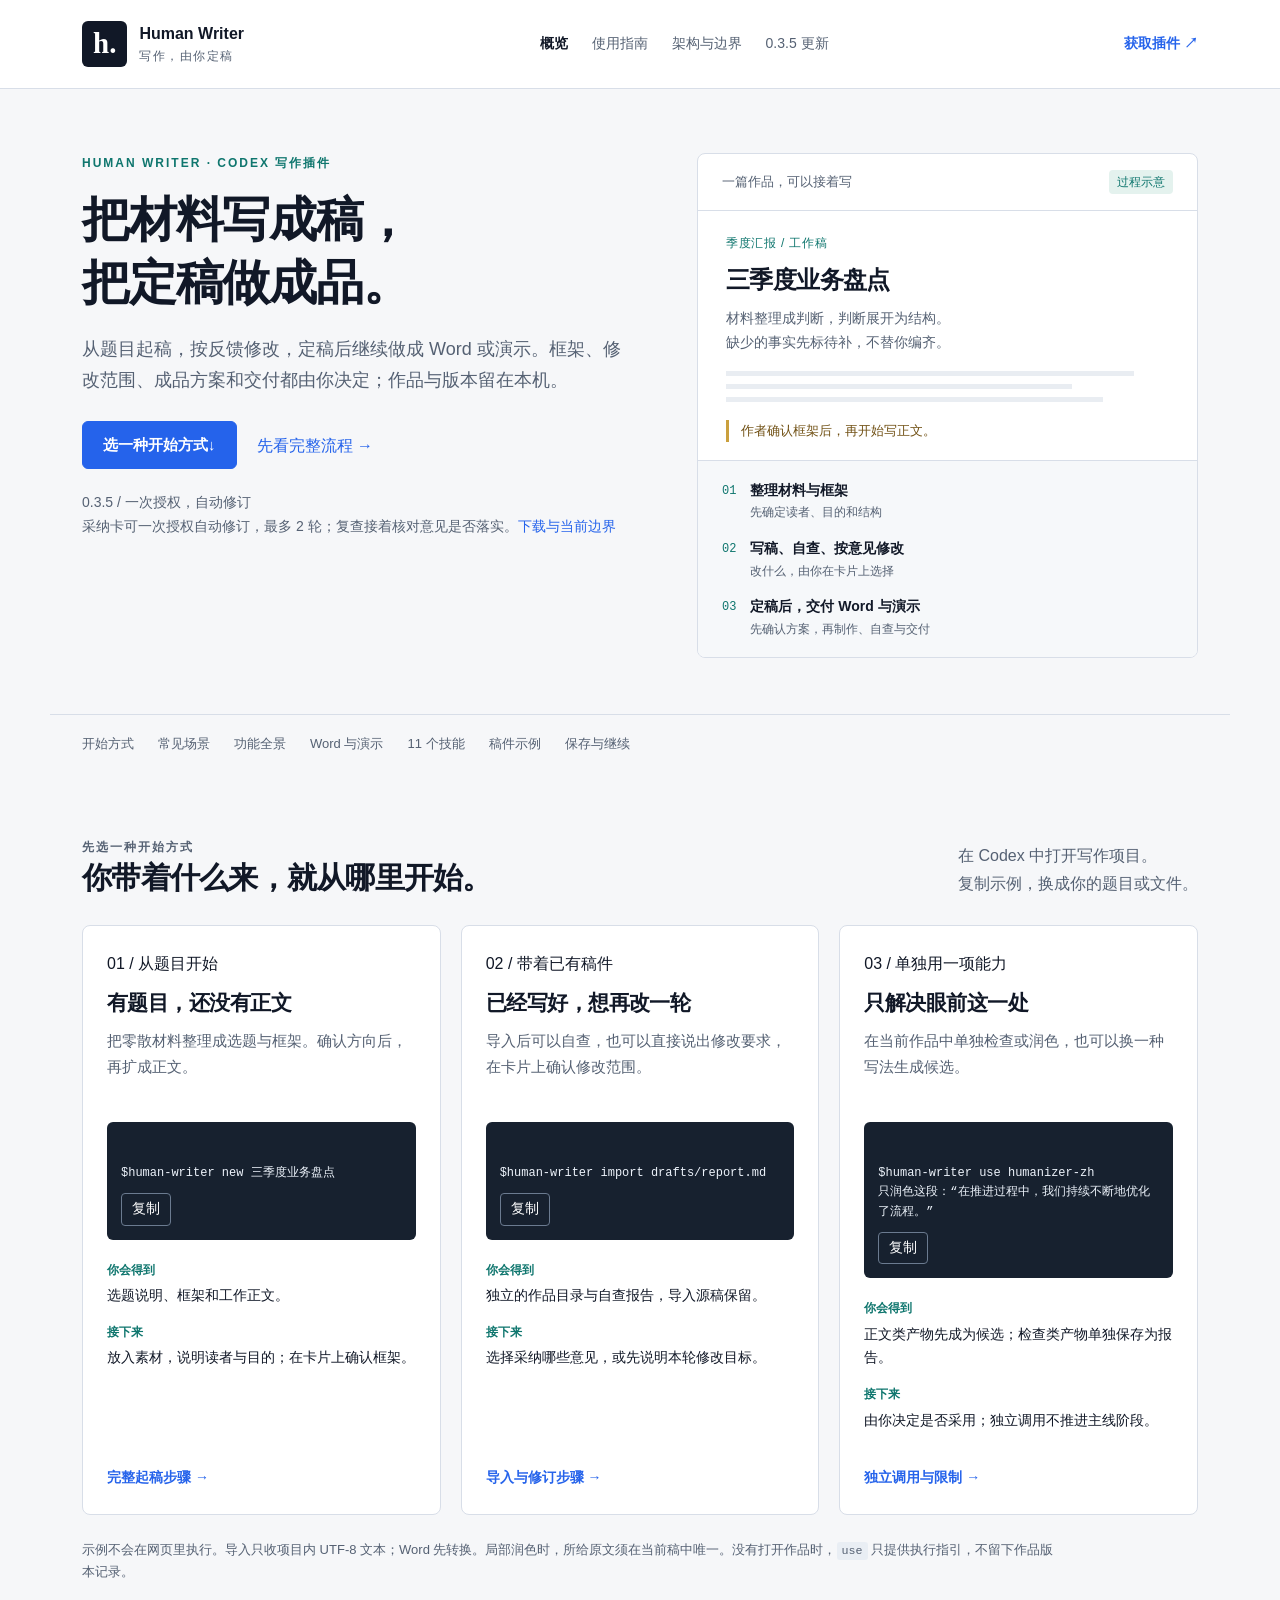
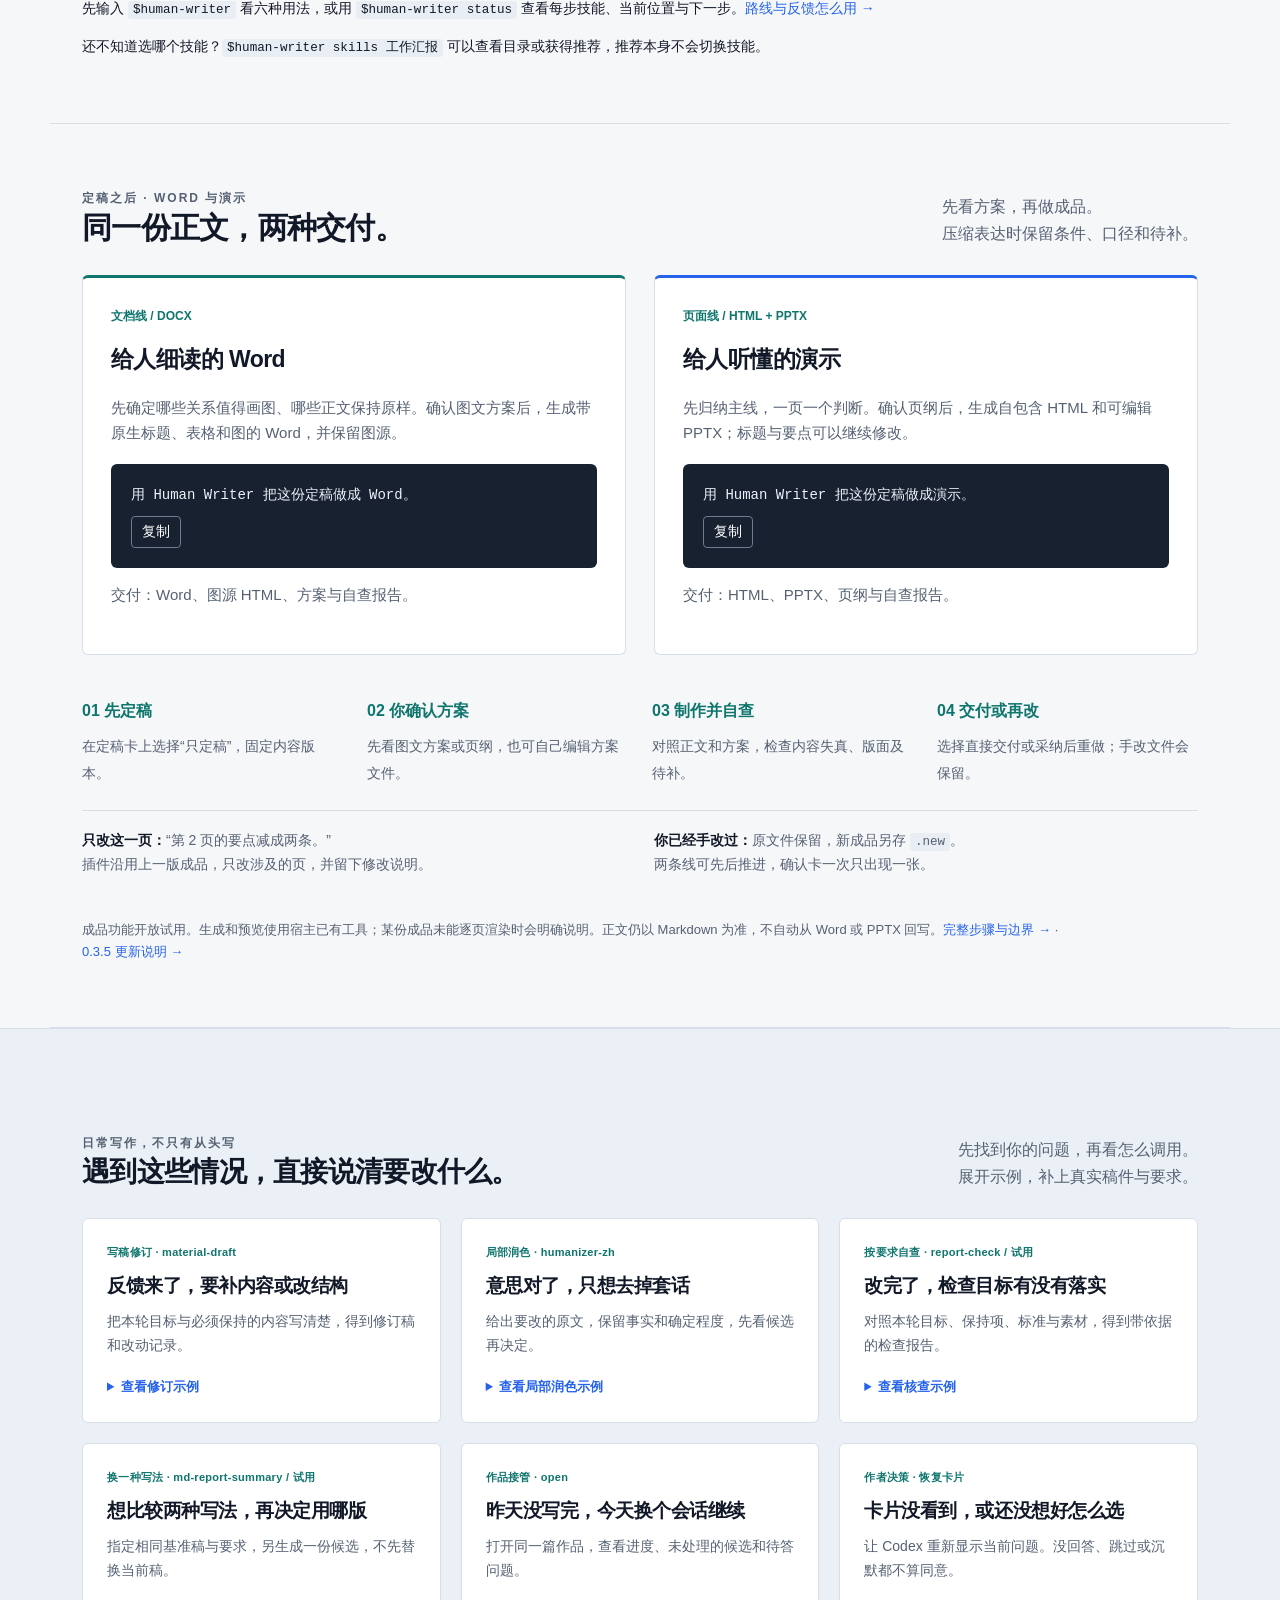
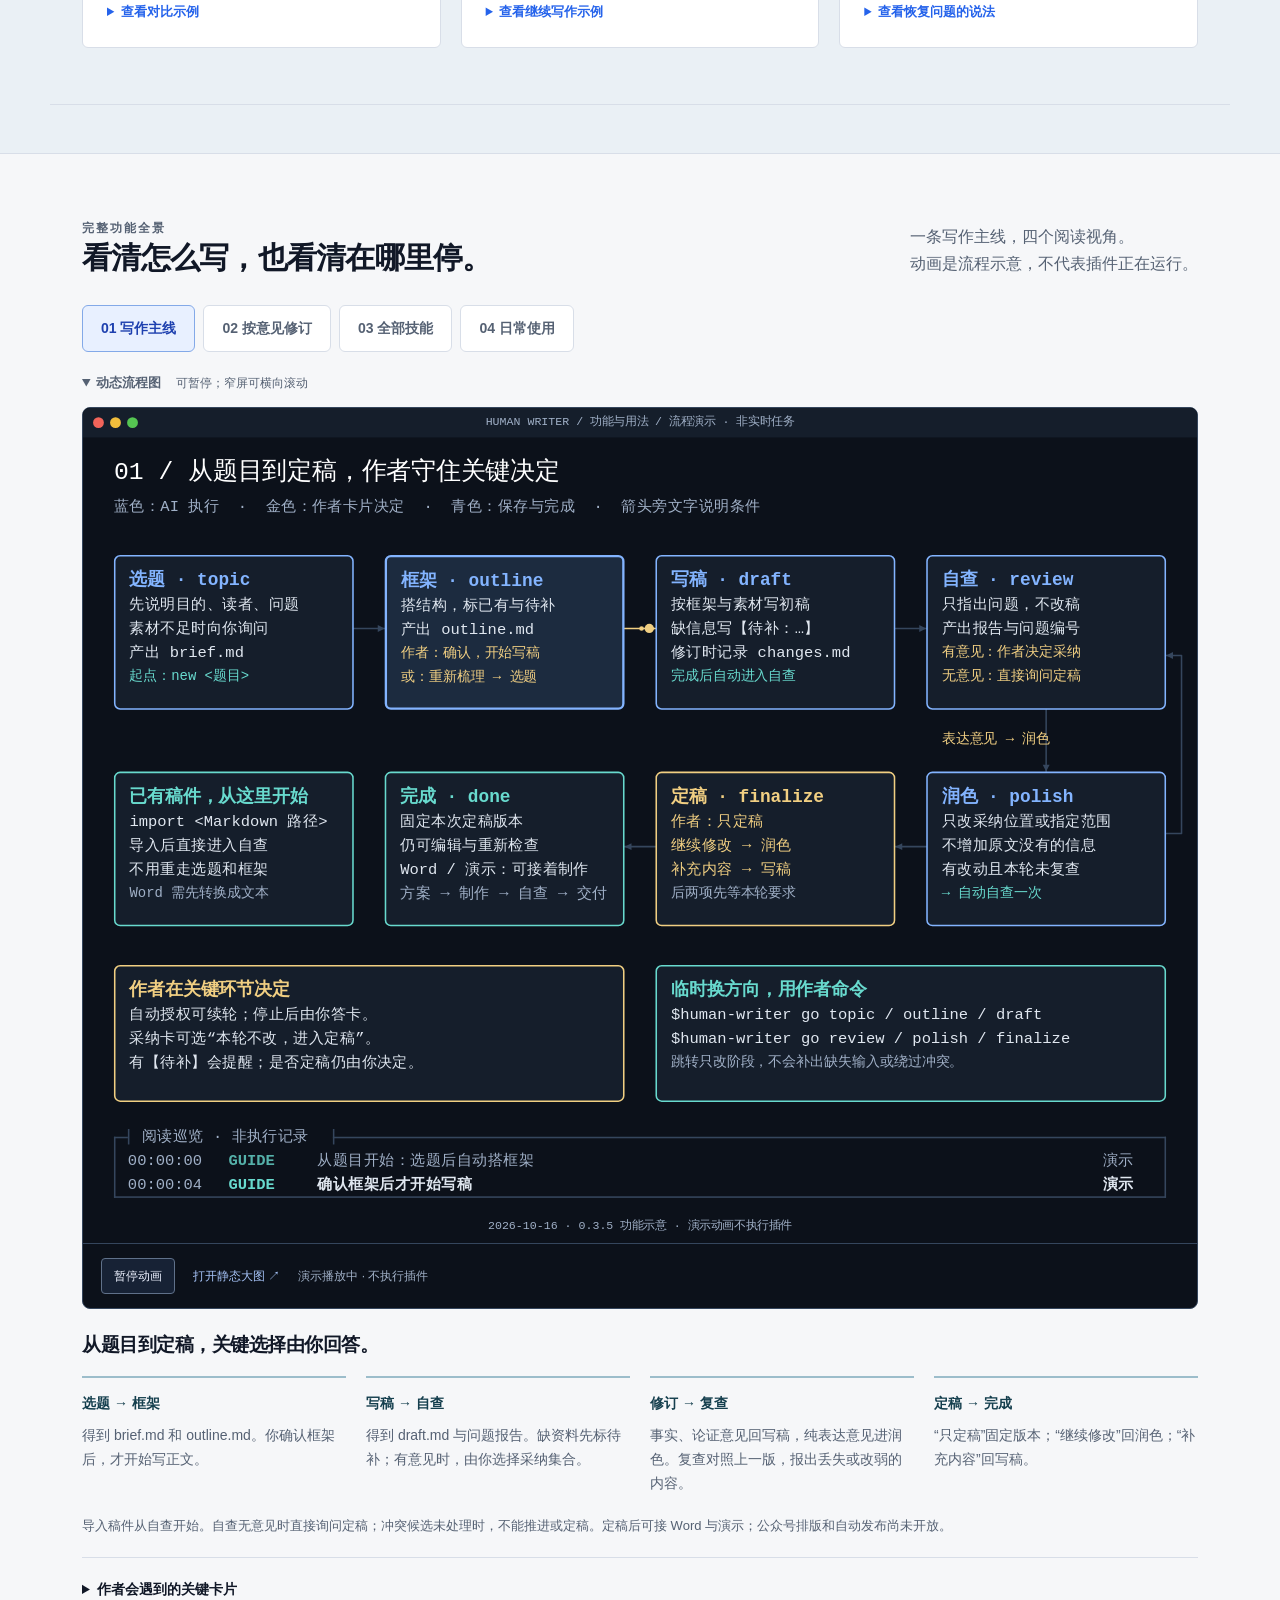
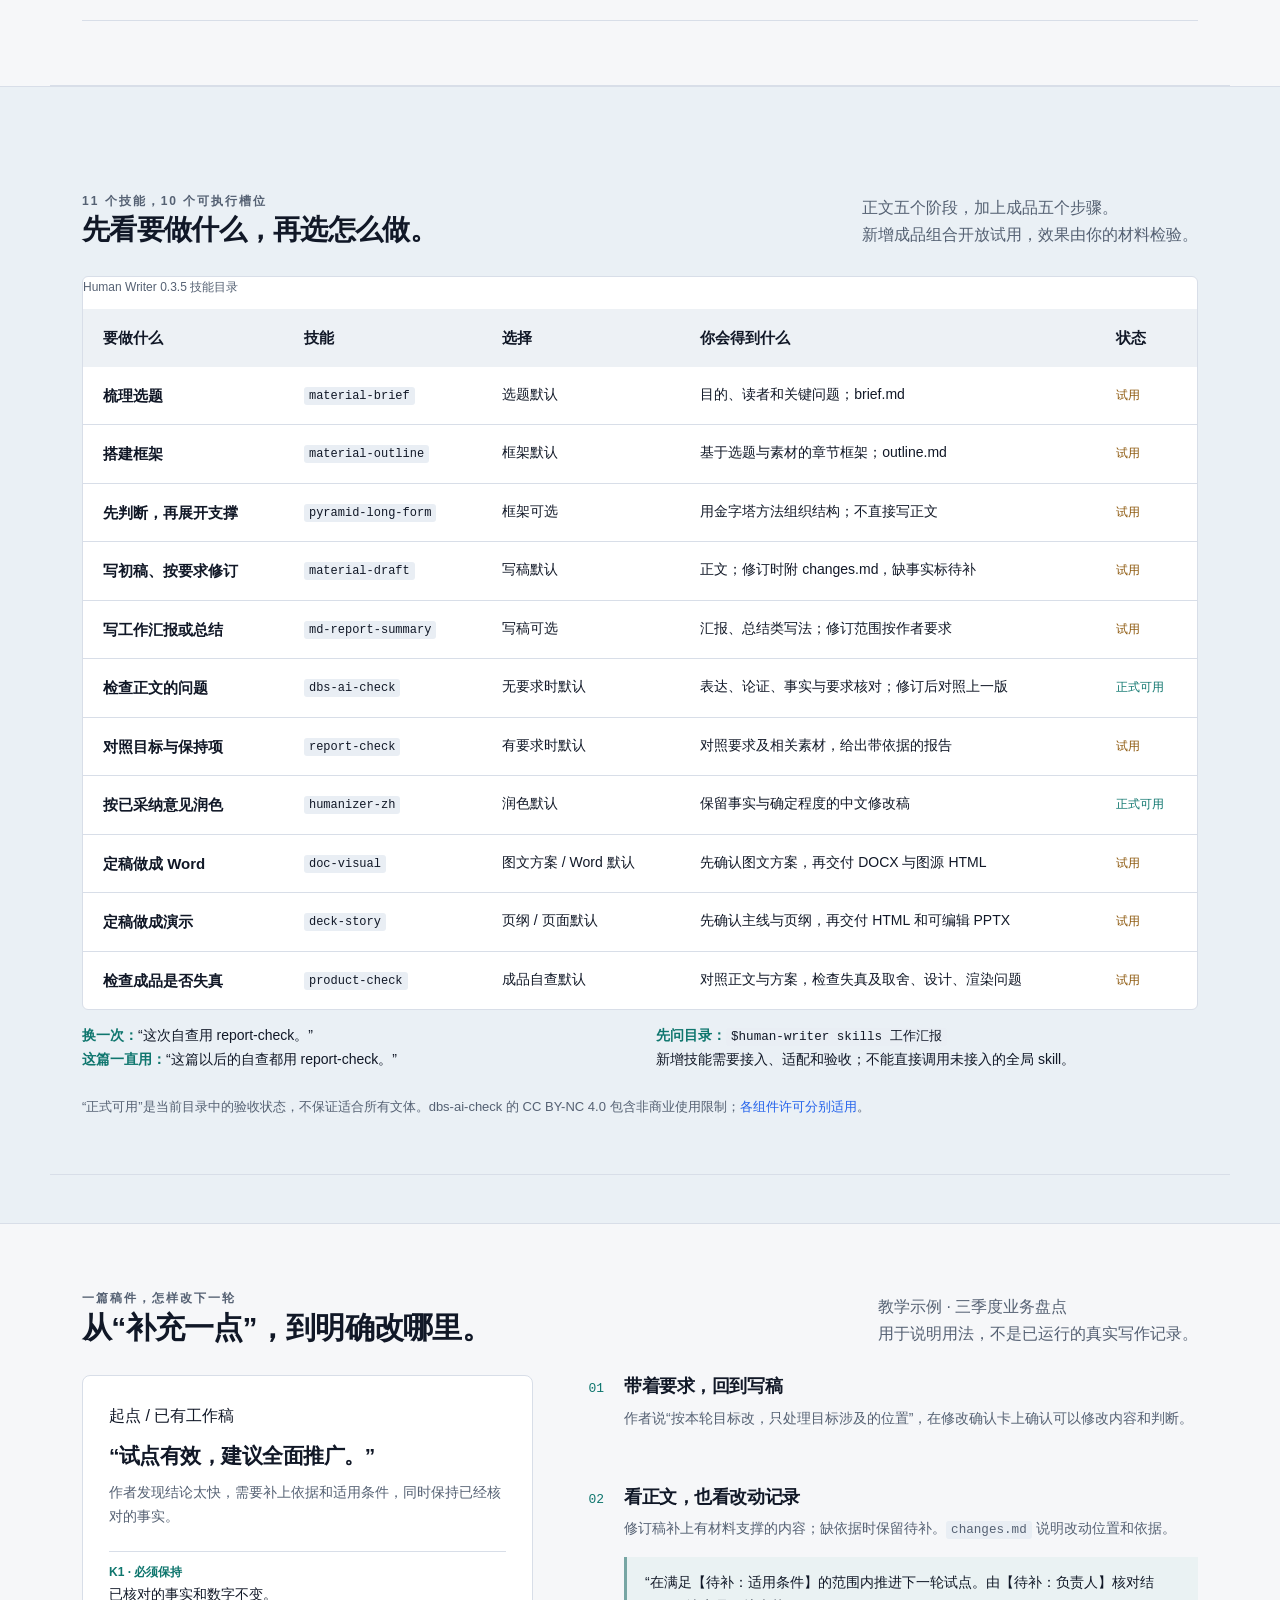
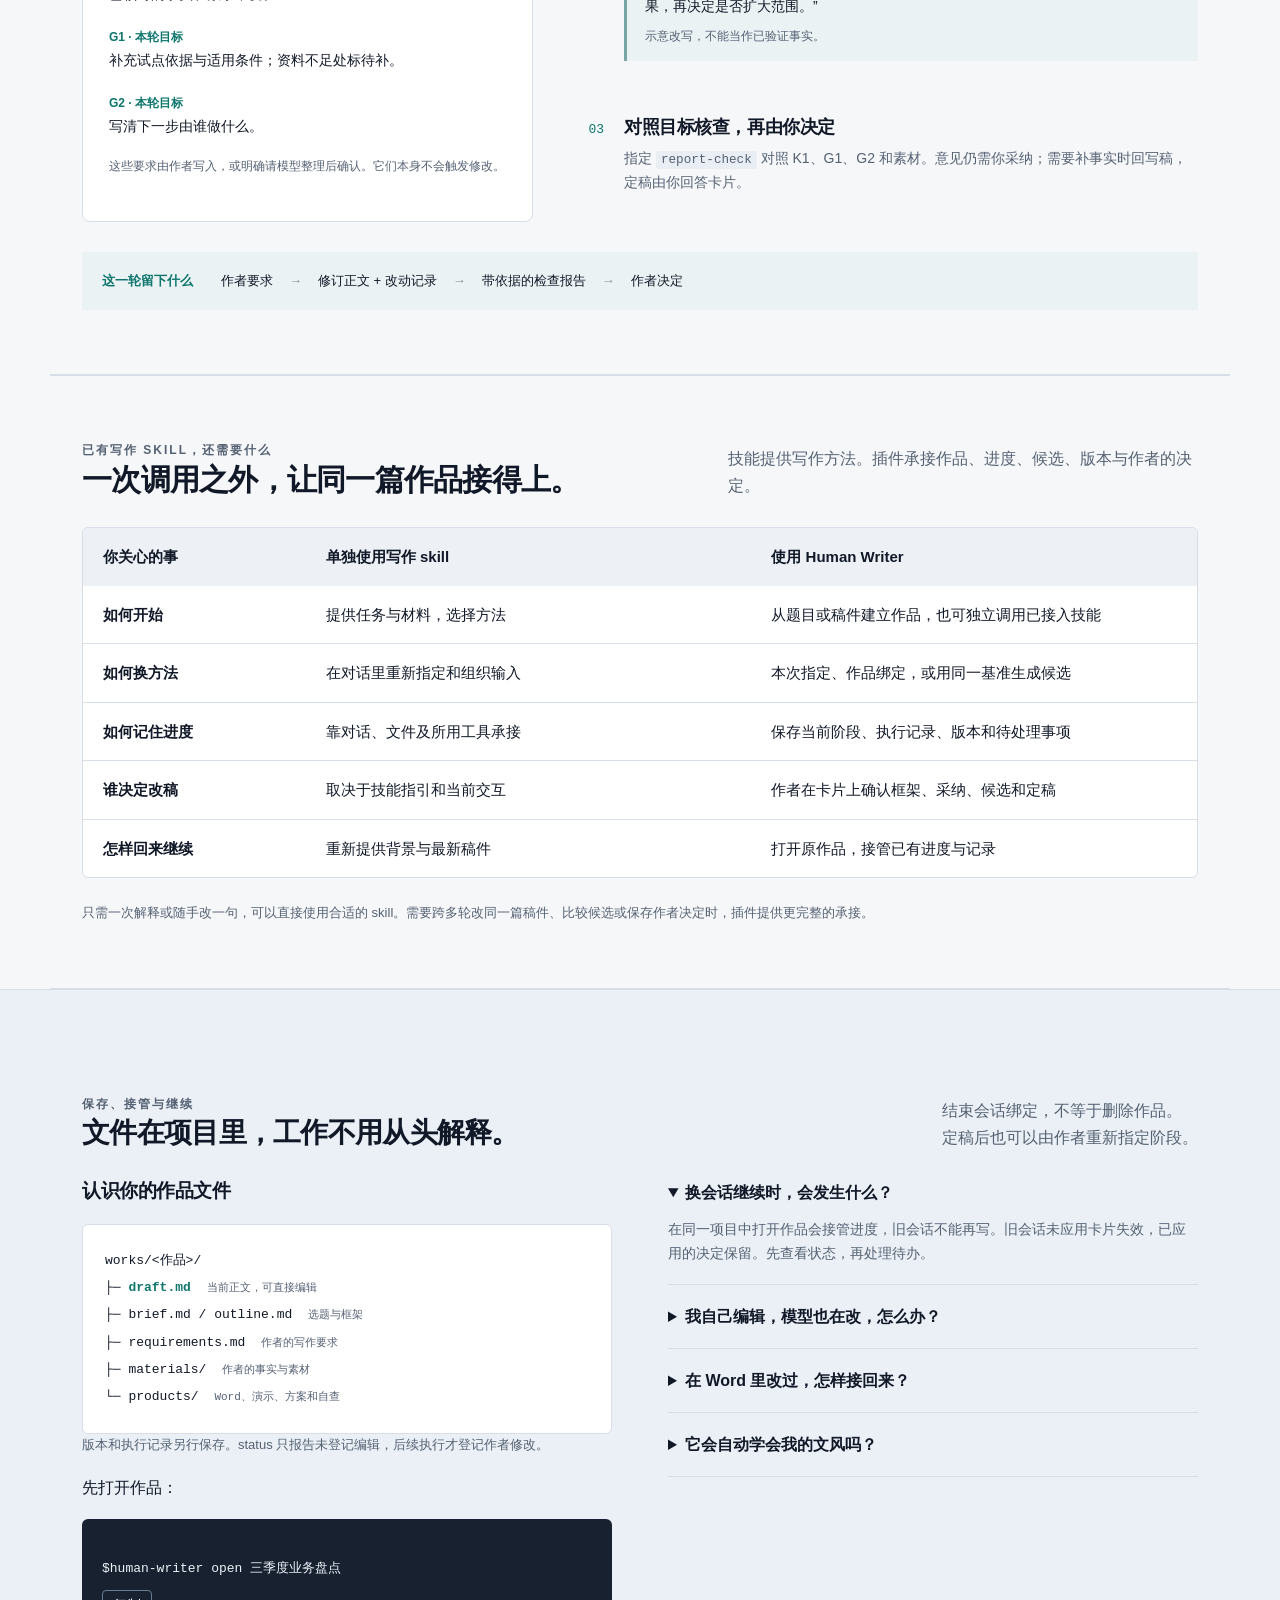
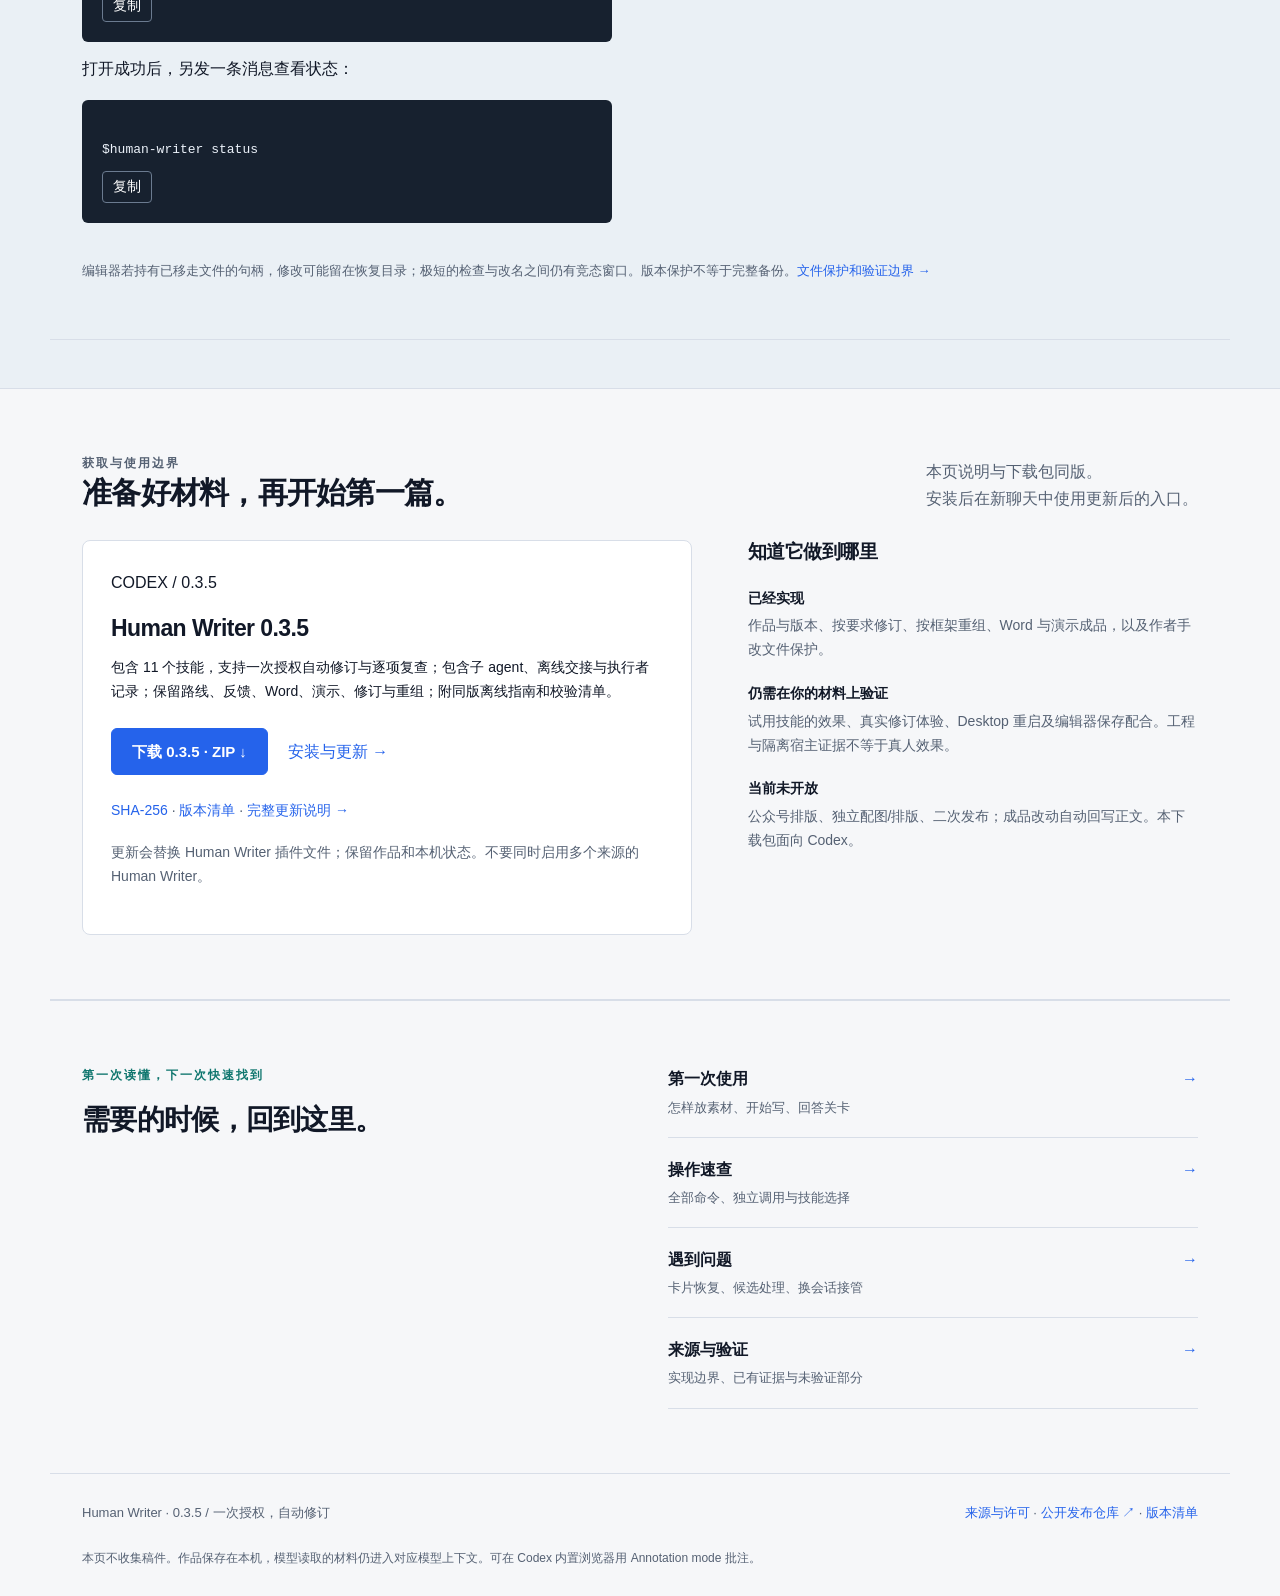
==== commit cd45bda2: "Release Human Writer 0.3.5: automatic revisions and review followups" ====
--- a/index.html
+++ b/index.html
@@ -15,7 +15,7 @@
 <header class="header">
 <div class="wrap">
 <a class="brand" href="index.html"><b aria-hidden="true">h.</b><span>Human Writer<small>写作，由你定稿</small></span></a>
-<nav aria-label="主导航"><a href="index.html" aria-current="page">概览</a><a href="guide.html">使用指南</a><a href="architecture.html">架构与边界</a><a href="release.html">0.3.4 更新</a></nav>
+<nav aria-label="主导航"><a href="index.html" aria-current="page">概览</a><a href="guide.html">使用指南</a><a href="architecture.html">架构与边界</a><a href="release.html">0.3.5 更新</a></nav>
 <a class="header-action" href="#get">获取插件 <span aria-hidden="true">↗</span></a>
 </div>
 </header>
@@ -26,7 +26,7 @@
 <h1>把材料写成稿，<br>把定稿做成品。</h1>
 <p class="lead">从题目起稿，按反馈修改，定稿后继续做成 Word 或演示。框架、修改范围、成品方案和交付都由你决定；作品与版本留在本机。</p>
 <div class="actions"><a class="button" href="#start">选一种开始方式 <span aria-hidden="true">↓</span></a><a href="#atlas">先看完整流程 →</a></div>
-<p class="note release-note">0.3.4 / 子 agent 与离线交接<br>本版明确 Devin CLI 本机交接与交接失败后的修复目录。<a href="#get">下载与当前边界</a></p>
+<p class="note release-note">0.3.5 / 一次授权，自动修订<br>采纳卡可一次授权自动修订，最多 2 轮；复查接着核对意见是否落实。<a href="#get">下载与当前边界</a></p>
 </div>
 <aside class="writing-preview" aria-label="一篇作品如何推进">
 <div class="preview-top"><span>一篇作品，可以接着写</span><span class="pill">过程示意</span></div>
@@ -53,7 +53,7 @@
 <article class="product-line"><p class="label">页面线 / HTML + PPTX</p><h3>给人听懂的演示</h3><p>先归纳主线，一页一个判断。确认页纲后，生成自包含 HTML 和可编辑 PPTX；标题与要点可以继续修改。</p><pre data-copy><code>用 Human Writer 把这份定稿做成演示。</code></pre><p class="note">交付：HTML、PPTX、页纲与自查报告。</p></article></div>
 <ol class="product-steps"><li><strong>01 先定稿</strong><span>在定稿卡上选择“只定稿”，固定内容版本。</span></li><li><strong>02 你确认方案</strong><span>先看图文方案或页纲，也可自己编辑方案文件。</span></li><li><strong>03 制作并自查</strong><span>对照正文和方案，检查内容失真、版面及待补。</span></li><li><strong>04 交付或再改</strong><span>选择直接交付或采纳后重做；手改文件会保留。</span></li></ol>
 <div class="product-followup"><p><strong>只改这一页：</strong>“第 2 页的要点减成两条。”<br>插件沿用上一版成品，只改涉及的页，并留下修改说明。</p><p><strong>你已经手改过：</strong>原文件保留，新成品另存 <code>.new</code>。<br>两条线可先后推进，确认卡一次只出现一张。</p></div>
-<p class="section-footnote">成品功能开放试用。生成和预览使用宿主已有工具；某份成品未能逐页渲染时会明确说明。正文仍以 Markdown 为准，不自动从 Word 或 PPTX 回写。<a href="guide.html#products">完整步骤与边界 →</a> · <a href="release.html">0.3.4 更新说明 →</a></p>
+<p class="section-footnote">成品功能开放试用。生成和预览使用宿主已有工具；某份成品未能逐页渲染时会明确说明。正文仍以 Markdown 为准，不自动从 Word 或 PPTX 回写。<a href="guide.html#products">完整步骤与边界 →</a> · <a href="release.html">0.3.5 更新说明 →</a></p>
 </section>
 <section class="band" id="everyday"><div class="wrap section">
 <div class="section-head"><div><p class="eyebrow">日常写作，不只有从头写</p><h2>遇到这些情况，直接说清要改什么。</h2></div><p>先找到你的问题，再看怎么调用。<br>展开示例，补上真实稿件与要求。</p></div>
@@ -63,7 +63,7 @@
 只润色这段：“在推进过程中，我们持续不断地优化了流程。”
 保留原意，不补事实。</code></pre><p class="note">原文必须在当前稿中唯一；先打开作品，才能保存候选和版本。</p></details></article>
 <article class="scenario"><p class="skill-label">按要求自查 · report-check / 试用</p><h3>改完了，检查目标有没有落实</h3><p>对照本轮目标、保持项、标准与素材，得到带依据的检查报告。</p><details><summary>查看核查示例</summary><pre data-copy><code>$human-writer use report-check
-检查当前稿是否落实本轮目标、是否违反保持项，并写明依据。</code></pre><p class="note">独立核查不修改正文、不推进阶段。默认 dbs-ai-check 也会读取写作要求；report-check 侧重逐项核对目标与保持项。</p></details></article>
+检查当前稿是否落实本轮目标、是否违反保持项，并写明依据。</code></pre><p class="note">独立核查不修改正文、不推进阶段。有写作要求时默认用 report-check，没有要求时用 dbs-ai-check；显式指定和作品绑定优先。</p></details></article>
 <article class="scenario"><p class="skill-label">换一种写法 · md-report-summary / 试用</p><h3>想比较两种写法，再决定用哪版</h3><p>指定相同基准稿与要求，另生成一份候选，不先替换当前稿。</p><details><summary>查看对比示例</summary><pre data-copy><code>$human-writer use md-report-summary
 基于当前版本和同一组写作要求，生成另一种汇报写法，保留为候选供我比较。</code></pre><p class="note">采用候选会形成新版本；保留当前稿则不替换正文。</p></details></article>
 <article class="scenario"><p class="skill-label">作品接管 · open</p><h3>昨天没写完，今天换个会话继续</h3><p>打开同一篇作品，查看进度、未处理的候选和待答问题。</p><details><summary>查看继续写作示例</summary><p>先打开作品：</p><pre data-copy><code>$human-writer open 三季度业务盘点</code></pre><p>打开成功后，另发一条消息查看状态：</p><pre data-copy><code>$human-writer status</code></pre><p class="note">在同一项目中打开。接管后，旧会话不能继续写这篇作品。</p></details></article>
@@ -109,14 +109,14 @@
 </section>
 <section class="band" id="skills"><div class="section wrap">
 <div class="section-head"><div><p class="eyebrow">11 个技能，10 个可执行槽位</p><h2>先看要做什么，再选怎么做。</h2></div><p>正文五个阶段，加上成品五个步骤。<br>新增成品组合开放试用，效果由你的材料检验。</p></div>
-<div class="table-scroll skill-table"><table><caption>Human Writer 0.3.4 技能目录</caption><thead><tr><th>要做什么</th><th>技能</th><th>选择</th><th>你会得到什么</th><th>状态</th></tr></thead><tbody>
+<div class="table-scroll skill-table"><table><caption>Human Writer 0.3.5 技能目录</caption><thead><tr><th>要做什么</th><th>技能</th><th>选择</th><th>你会得到什么</th><th>状态</th></tr></thead><tbody>
 <tr><th>梳理选题</th><td><code>material-brief</code></td><td>选题默认</td><td>目的、读者和关键问题；brief.md</td><td><span class="trial">试用</span></td></tr>
 <tr><th>搭建框架</th><td><code>material-outline</code></td><td>框架默认</td><td>基于选题与素材的章节框架；outline.md</td><td><span class="trial">试用</span></td></tr>
 <tr><th>先判断，再展开支撑</th><td><code>pyramid-long-form</code></td><td>框架可选</td><td>用金字塔方法组织结构；不直接写正文</td><td><span class="trial">试用</span></td></tr>
 <tr><th>写初稿、按要求修订</th><td><code>material-draft</code></td><td>写稿默认</td><td>正文；修订时附 changes.md，缺事实标待补</td><td><span class="trial">试用</span></td></tr>
 <tr><th>写工作汇报或总结</th><td><code>md-report-summary</code></td><td>写稿可选</td><td>汇报、总结类写法；修订范围按作者要求</td><td><span class="trial">试用</span></td></tr>
-<tr><th>检查正文的问题</th><td><code>dbs-ai-check</code></td><td>自查默认</td><td>表达、论证、事实与要求核对；修订后对照上一版</td><td><span class="available">正式可用</span></td></tr>
-<tr><th>对照目标与保持项</th><td><code>report-check</code></td><td>自查可选</td><td>对照要求及相关素材，给出带依据的报告</td><td><span class="trial">试用</span></td></tr>
+<tr><th>检查正文的问题</th><td><code>dbs-ai-check</code></td><td>无要求时默认</td><td>表达、论证、事实与要求核对；修订后对照上一版</td><td><span class="available">正式可用</span></td></tr>
+<tr><th>对照目标与保持项</th><td><code>report-check</code></td><td>有要求时默认</td><td>对照要求及相关素材，给出带依据的报告</td><td><span class="trial">试用</span></td></tr>
 <tr><th>按已采纳意见润色</th><td><code>humanizer-zh</code></td><td>润色默认</td><td>保留事实与确定程度的中文修改稿</td><td><span class="available">正式可用</span></td></tr>
 <tr><th>定稿做成 Word</th><td><code>doc-visual</code></td><td>图文方案 / Word 默认</td><td>先确认图文方案，再交付 DOCX 与图源 HTML</td><td><span class="trial">试用</span></td></tr>
 <tr><th>定稿做成演示</th><td><code>deck-story</code></td><td>页纲 / 页面默认</td><td>先确认主线与页纲，再交付 HTML 和可编辑 PPTX</td><td><span class="trial">试用</span></td></tr>
@@ -146,12 +146,12 @@
 </div></section>
 <section class="section wrap" id="get">
 <div class="section-head"><div><p class="eyebrow">获取与使用边界</p><h2>准备好材料，再开始第一篇。</h2></div><p>本页说明与下载包同版。<br>安装后在新聊天中使用更新后的入口。</p></div>
-<div class="get-grid"><div class="download-block"><p class="label">CODEX / 0.3.4</p><h3>Human Writer 0.3.4</h3><p>包含 11 个技能，包含子 agent 执行、离线交接包与执行者记录；保留路线、反馈、Word、演示、修订与重组；附同版离线指南和校验清单。</p><div class="actions"><a class="button" href="downloads/human-writer-codex.zip" download>下载 0.3.4 · ZIP ↓</a><a href="guide.html#install">安装与更新 →</a></div><p class="note"><a href="downloads/human-writer-codex.zip.sha256">SHA-256</a> · <a href="release.json">版本清单</a> · <a href="release.html">完整更新说明 →</a></p><p class="note">更新会替换 Human Writer 插件文件；保留作品和本机状态。不要同时启用多个来源的 Human Writer。</p></div>
+<div class="get-grid"><div class="download-block"><p class="label">CODEX / 0.3.5</p><h3>Human Writer 0.3.5</h3><p>包含 11 个技能，支持一次授权自动修订与逐项复查；包含子 agent、离线交接与执行者记录；保留路线、反馈、Word、演示、修订与重组；附同版离线指南和校验清单。</p><div class="actions"><a class="button" href="downloads/human-writer-codex.zip" download>下载 0.3.5 · ZIP ↓</a><a href="guide.html#install">安装与更新 →</a></div><p class="note"><a href="downloads/human-writer-codex.zip.sha256">SHA-256</a> · <a href="release.json">版本清单</a> · <a href="release.html">完整更新说明 →</a></p><p class="note">更新会替换 Human Writer 插件文件；保留作品和本机状态。不要同时启用多个来源的 Human Writer。</p></div>
 <div class="bounds-list"><h3>知道它做到哪里</h3><p><strong>已经实现</strong><br>作品与版本、按要求修订、按框架重组、Word 与演示成品，以及作者手改文件保护。</p><p><strong>仍需在你的材料上验证</strong><br>试用技能的效果、真实修订体验、Desktop 重启及编辑器保存配合。工程与隔离宿主证据不等于真人效果。</p><p><strong>当前未开放</strong><br>公众号排版、独立配图/排版、二次发布；成品改动自动回写正文。本下载包面向 Codex。</p></div></div>
 </section>
 <section class="section wrap quicklinks" aria-label="继续查阅">
 <div><p class="eyebrow">第一次读懂，下一次快速找到</p><h2>需要的时候，回到这里。</h2></div><div class="quicklink-list"><a href="guide.html#new"><span><strong>第一次使用</strong><small>怎样放素材、开始写、回答关卡</small></span><b aria-hidden="true">→</b></a><a href="guide.html#reference"><span><strong>操作速查</strong><small>全部命令、独立调用与技能选择</small></span><b aria-hidden="true">→</b></a><a href="guide.html#cards"><span><strong>遇到问题</strong><small>卡片恢复、候选处理、换会话接管</small></span><b aria-hidden="true">→</b></a><a href="architecture.html#evidence"><span><strong>来源与验证</strong><small>实现边界、已有证据与未验证部分</small></span><b aria-hidden="true">→</b></a></div>
 </section>
 </main>
-<footer class="wrap"><p>Human Writer · 0.3.4 / 子 agent 与离线交接</p><div><a href="guide.html#sources">来源与许可</a> · <a href="https://github.com/ww880412/human-writer-guide">公开发布仓库 ↗</a> · <a href="release.json">版本清单</a></div><p class="footer-note">本页不收集稿件。作品保存在本机，模型读取的材料仍进入对应模型上下文。可在 Codex 内置浏览器用 Annotation mode 批注。</p></footer>
+<footer class="wrap"><p>Human Writer · 0.3.5 / 一次授权，自动修订</p><div><a href="guide.html#sources">来源与许可</a> · <a href="https://github.com/ww880412/human-writer-guide">公开发布仓库 ↗</a> · <a href="release.json">版本清单</a></div><p class="footer-note">本页不收集稿件。作品保存在本机，模型读取的材料仍进入对应模型上下文。可在 Codex 内置浏览器用 Annotation mode 批注。</p></footer>
 </body></html>
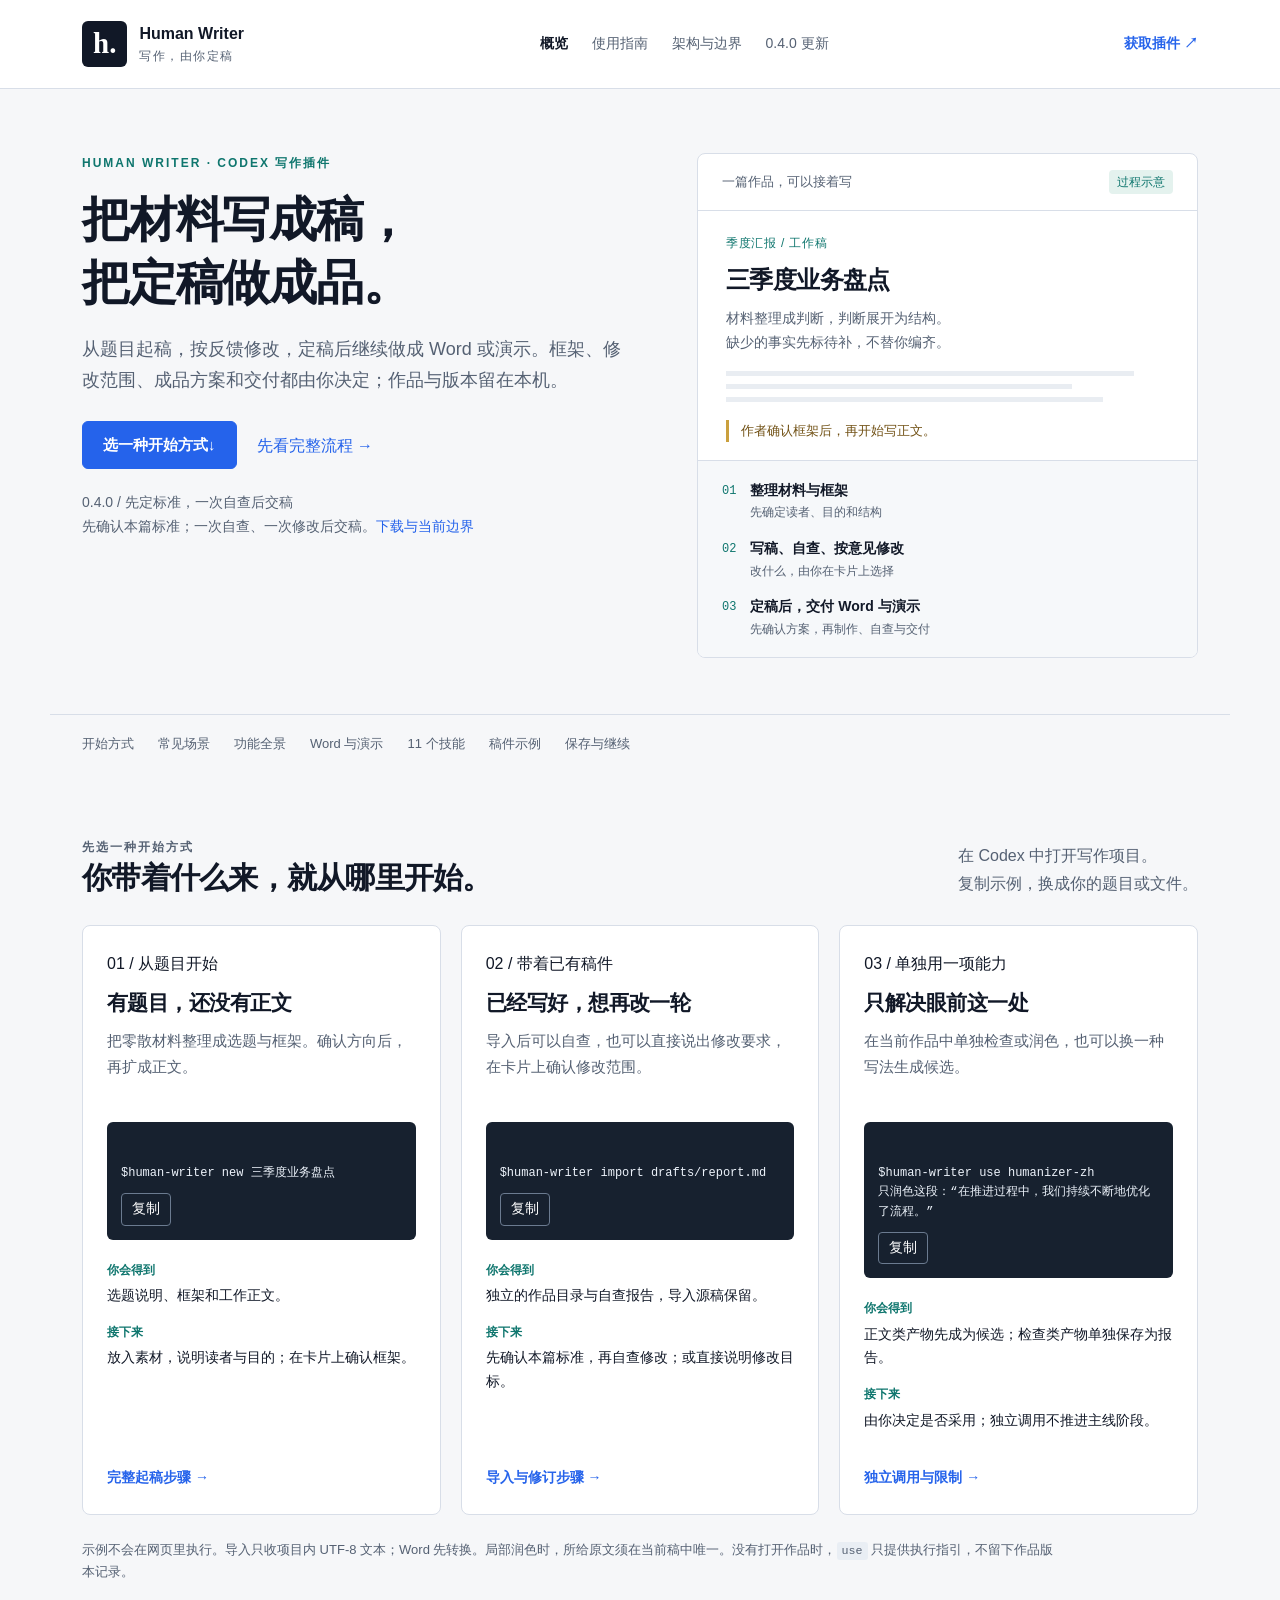
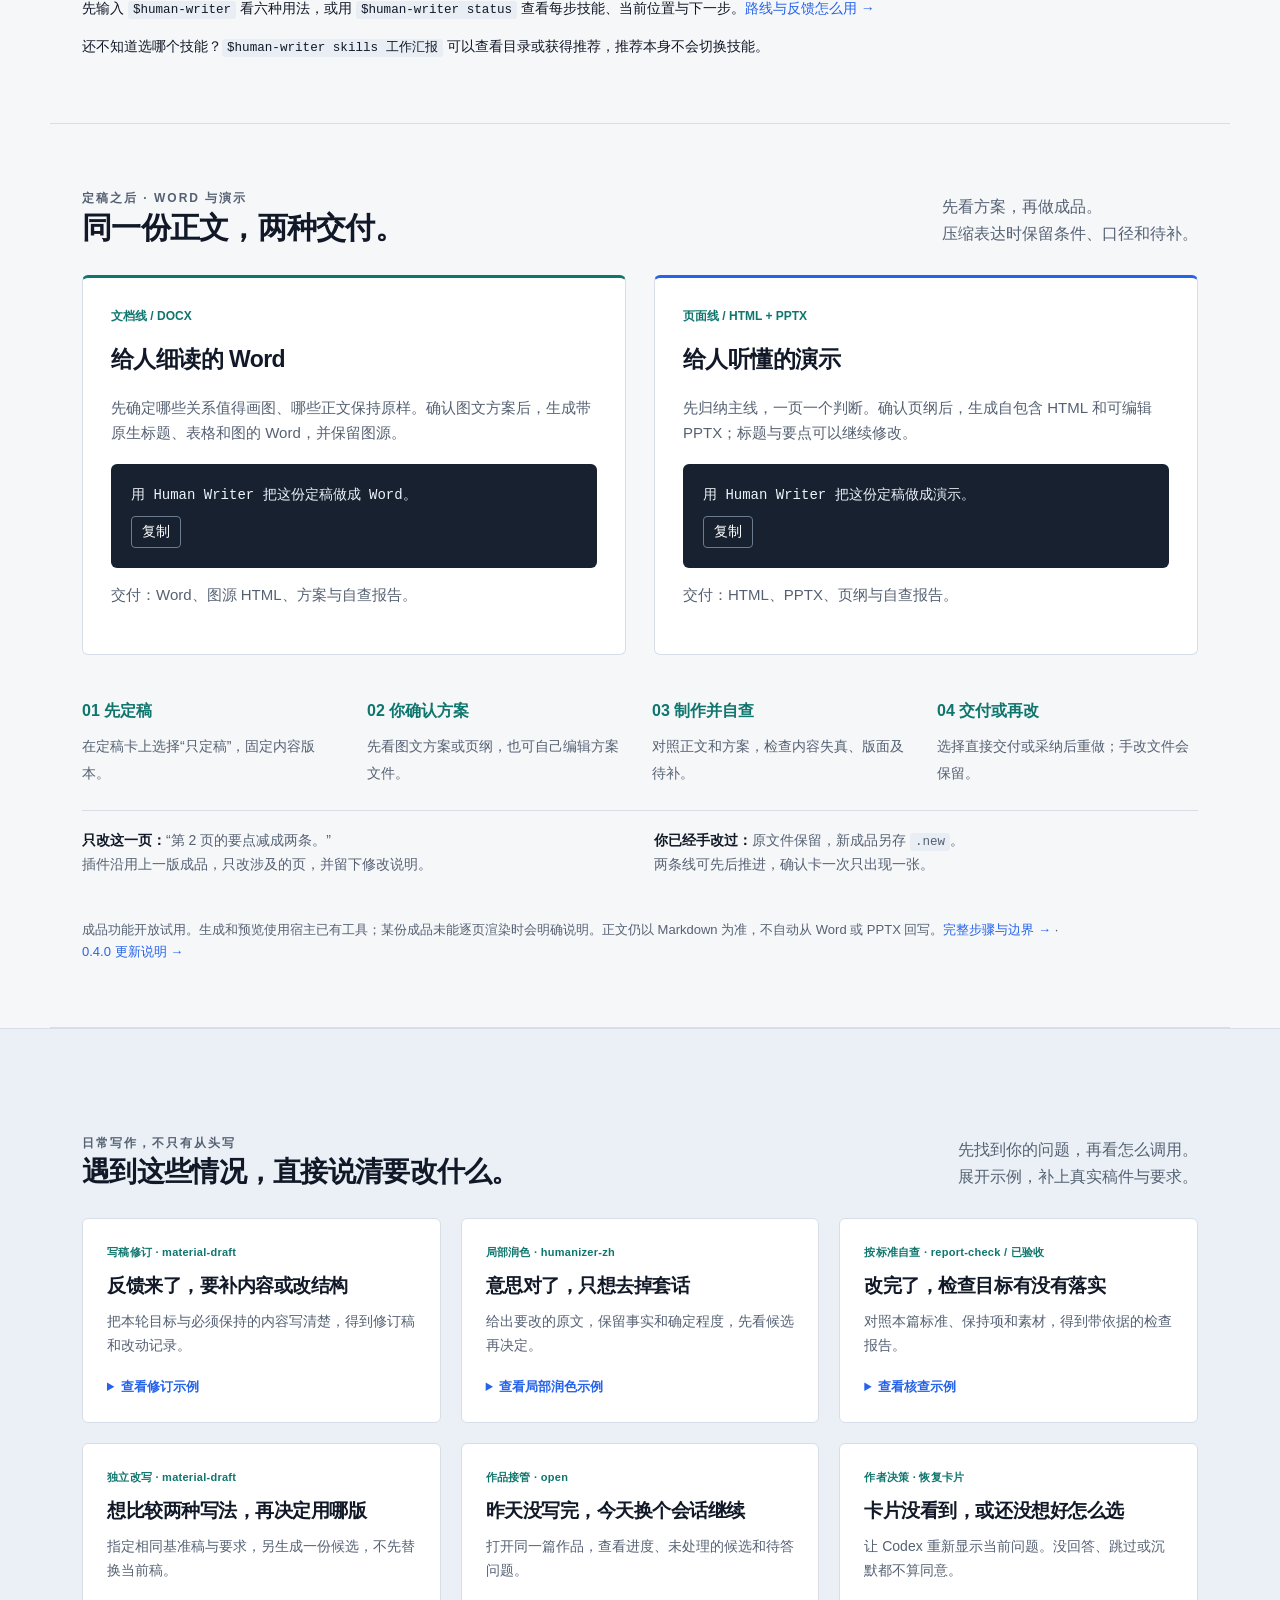
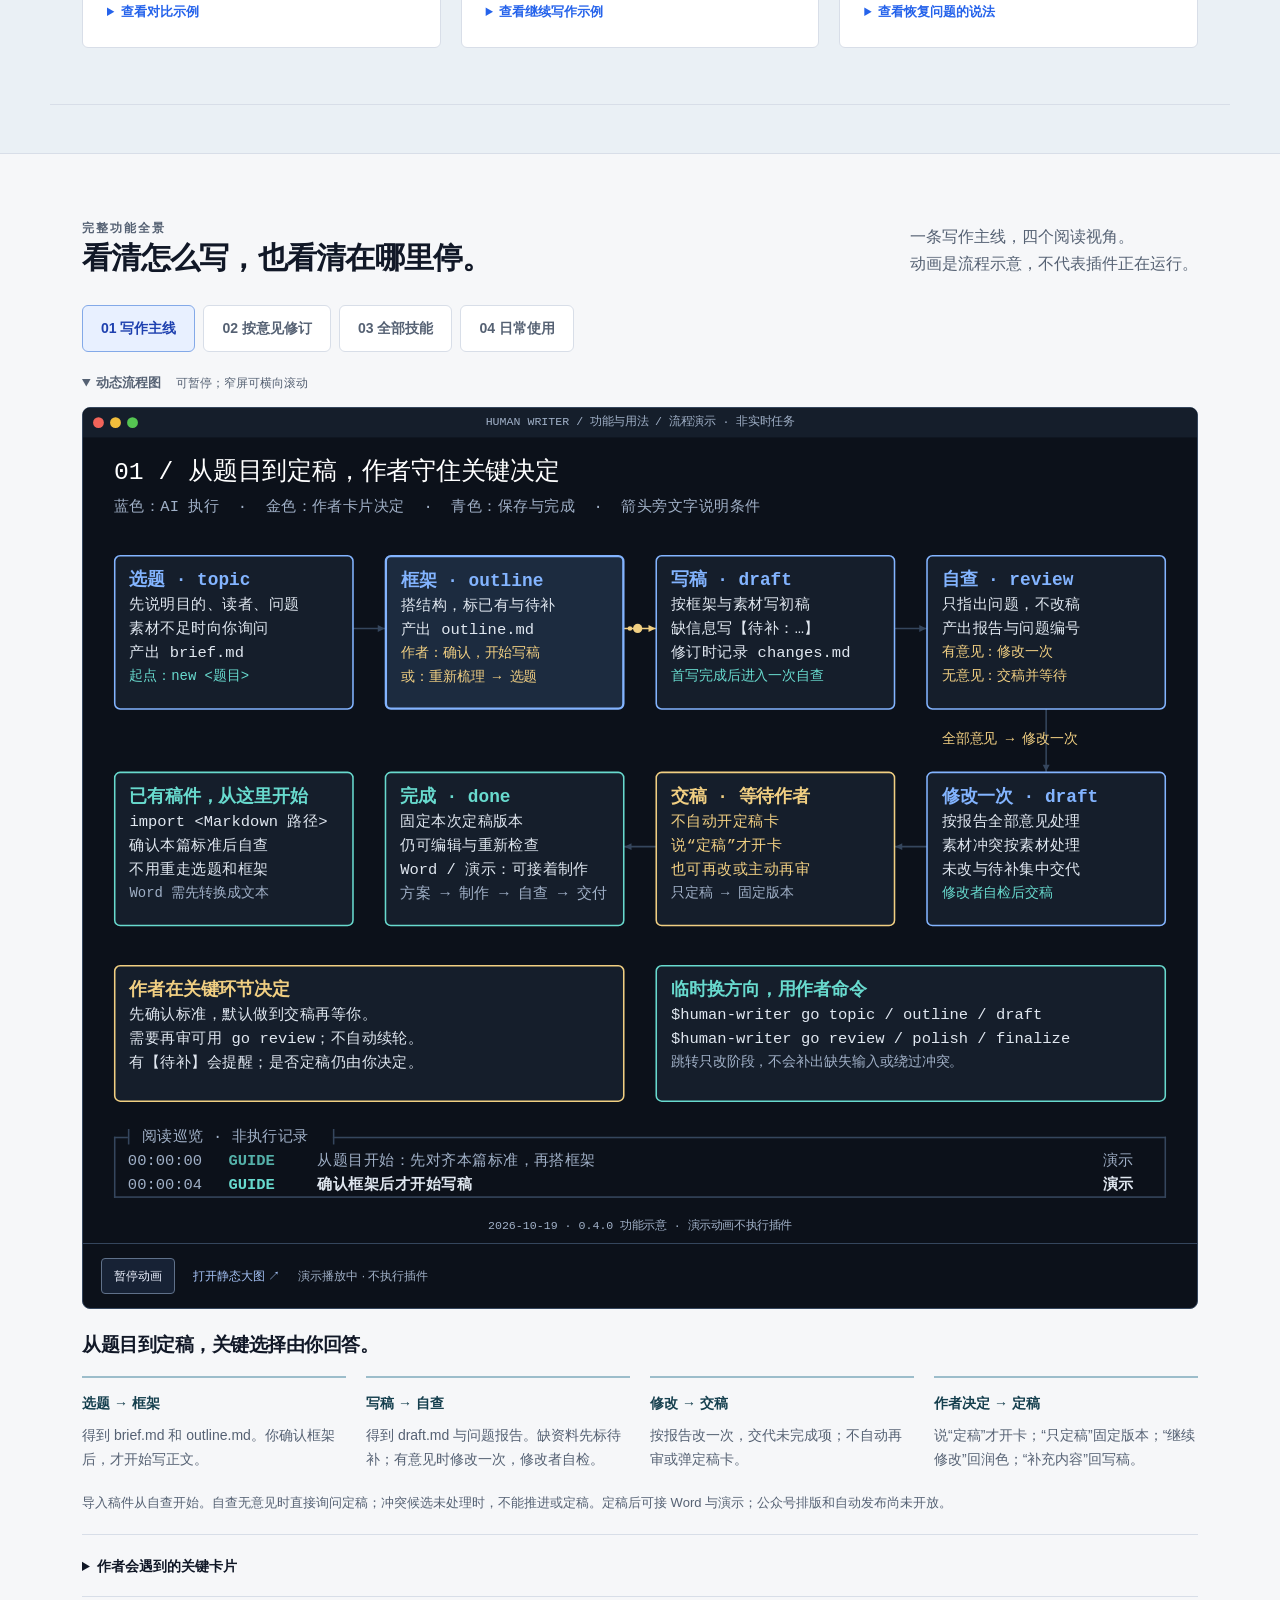
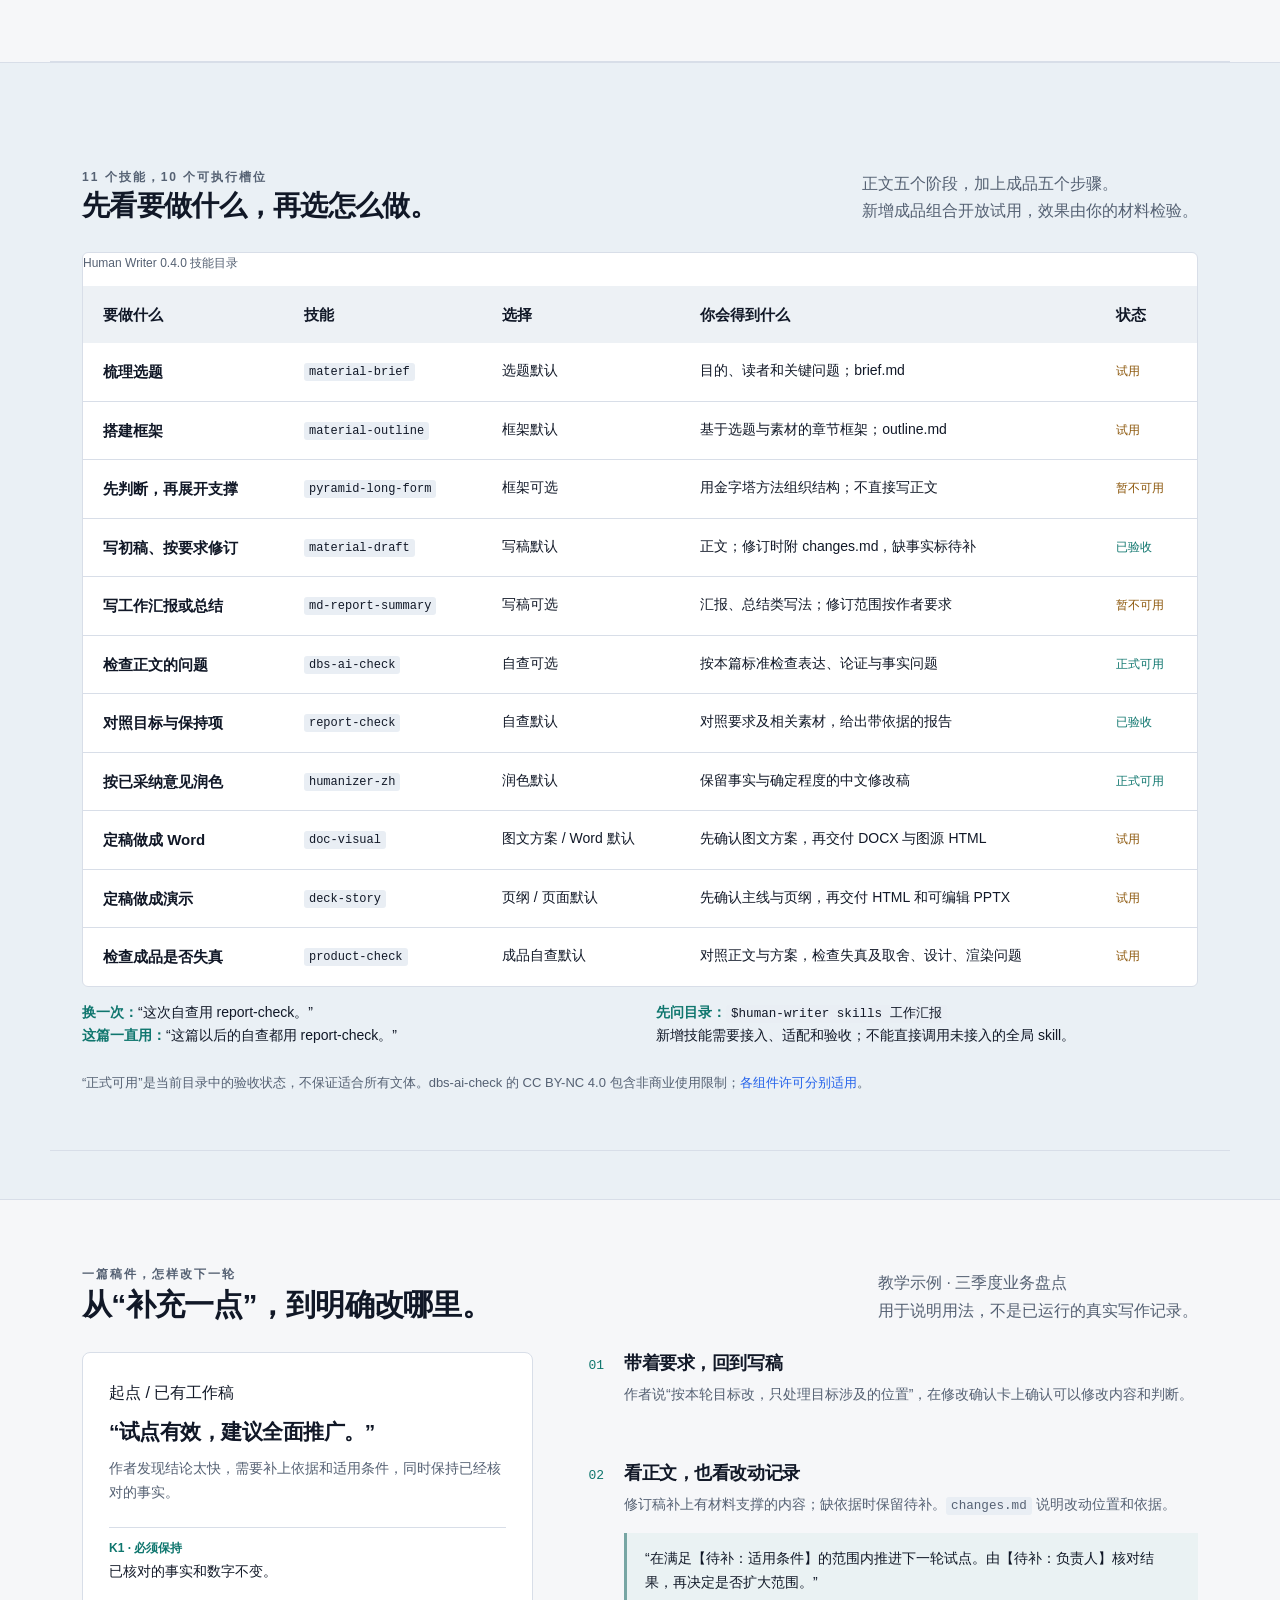
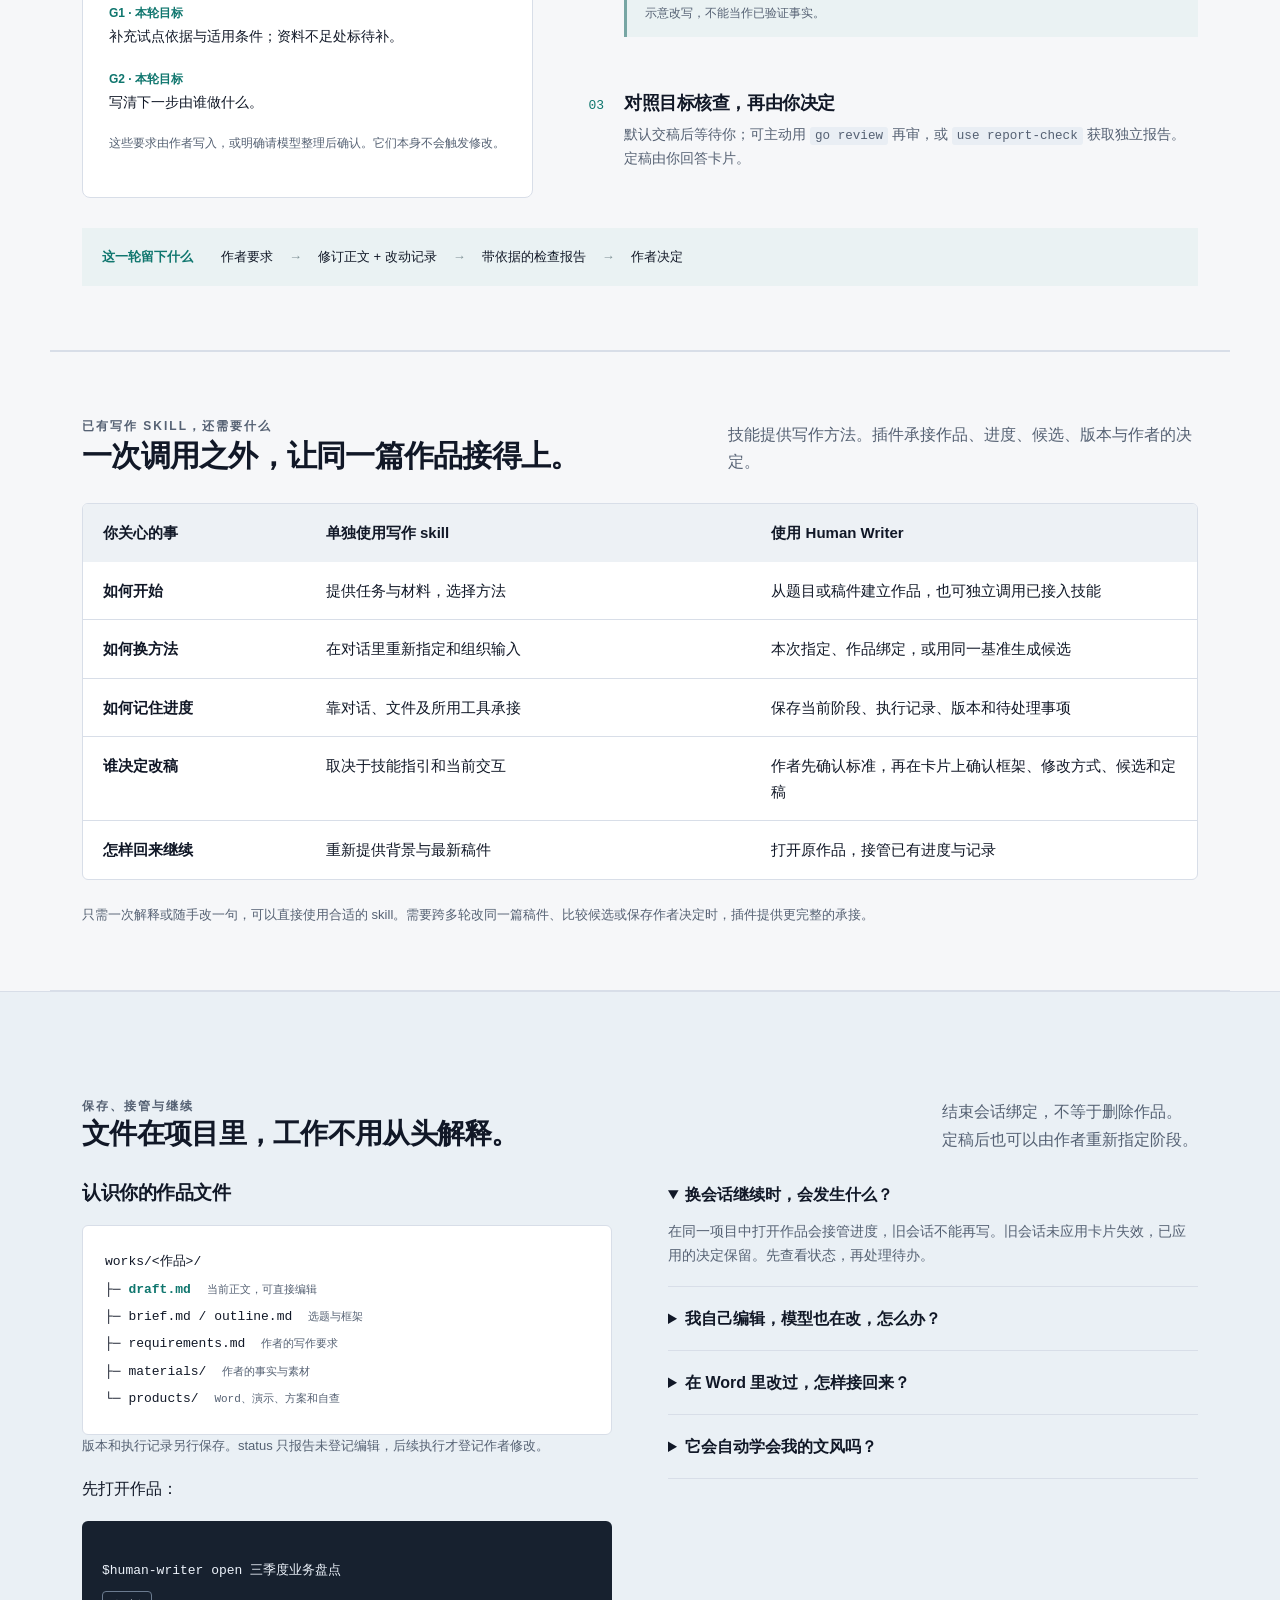
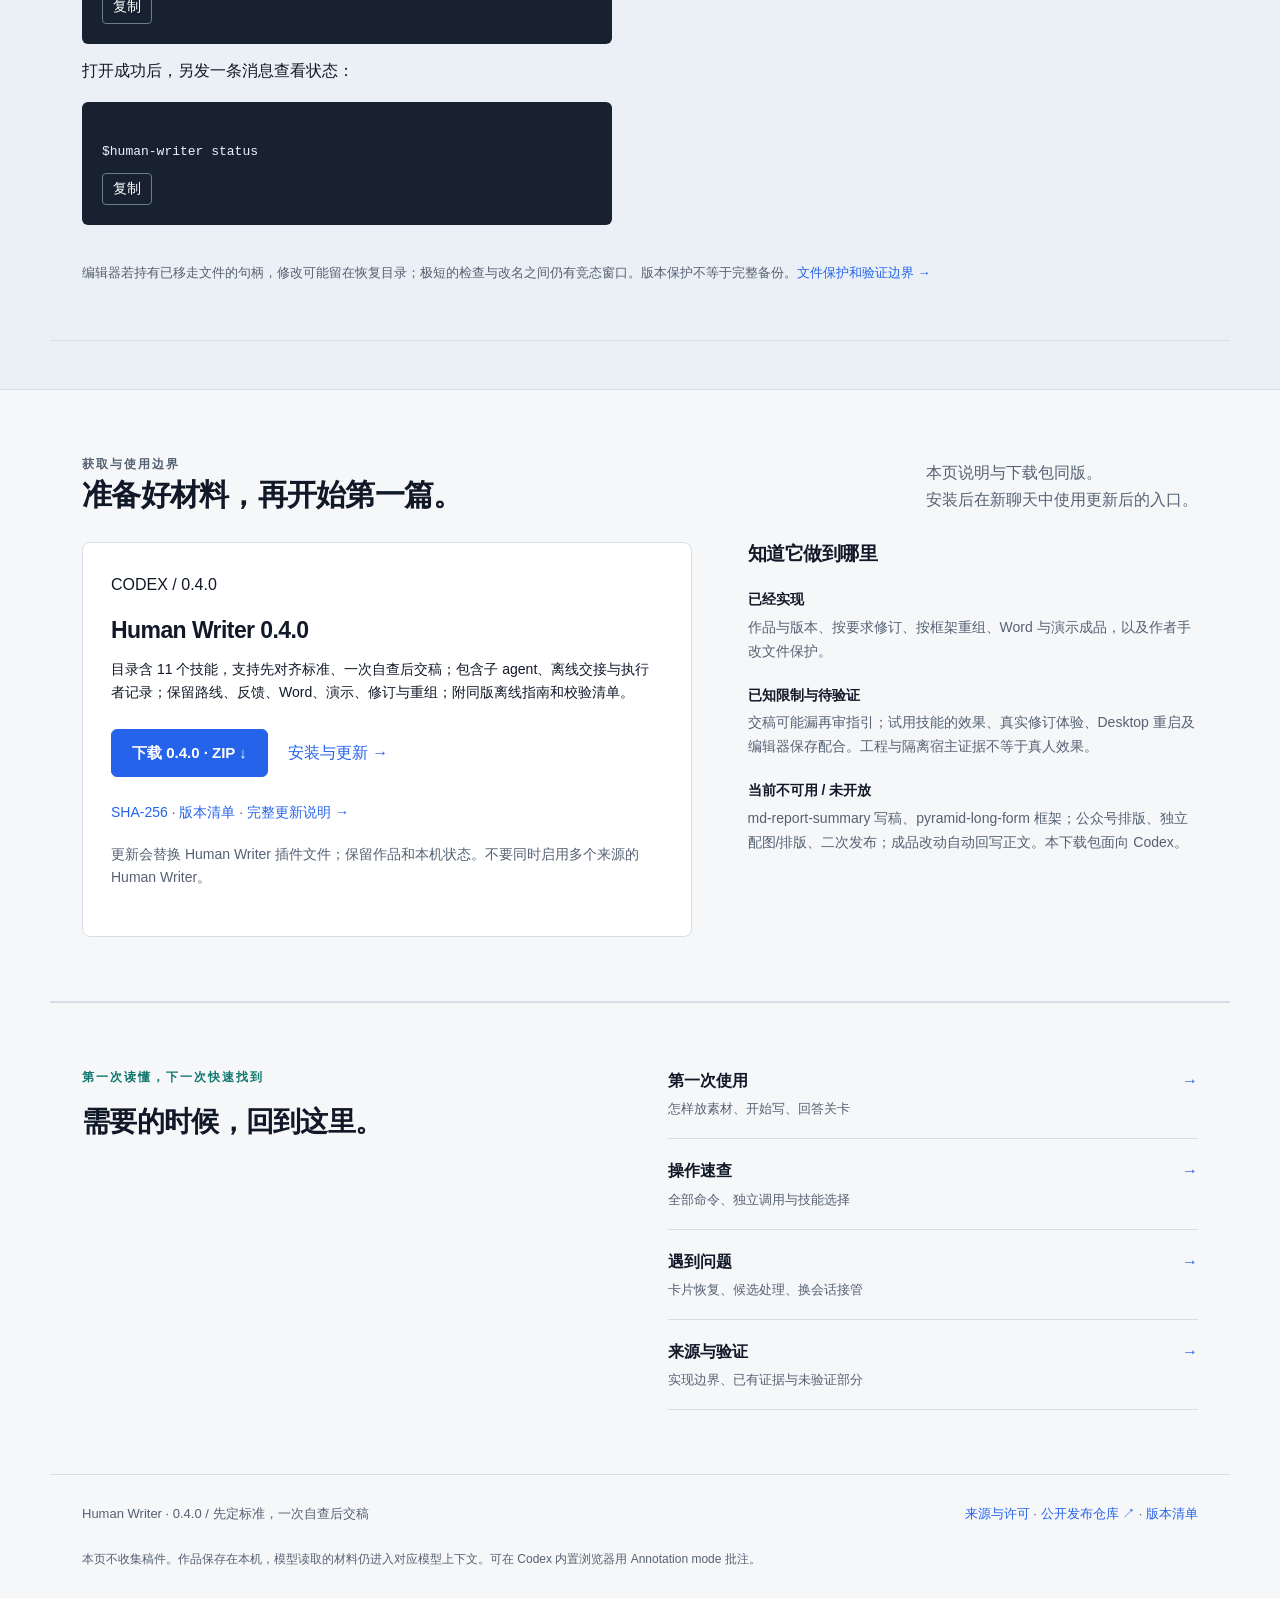
==== commit 0c24e959: "Release Human Writer 0.4.0: rubric alignment and single-review delivery" ====
--- a/index.html
+++ b/index.html
@@ -15,7 +15,7 @@
 <header class="header">
 <div class="wrap">
 <a class="brand" href="index.html"><b aria-hidden="true">h.</b><span>Human Writer<small>写作，由你定稿</small></span></a>
-<nav aria-label="主导航"><a href="index.html" aria-current="page">概览</a><a href="guide.html">使用指南</a><a href="architecture.html">架构与边界</a><a href="release.html">0.3.5 更新</a></nav>
+<nav aria-label="主导航"><a href="index.html" aria-current="page">概览</a><a href="guide.html">使用指南</a><a href="architecture.html">架构与边界</a><a href="release.html">0.4.0 更新</a></nav>
 <a class="header-action" href="#get">获取插件 <span aria-hidden="true">↗</span></a>
 </div>
 </header>
@@ -26,7 +26,7 @@
 <h1>把材料写成稿，<br>把定稿做成品。</h1>
 <p class="lead">从题目起稿，按反馈修改，定稿后继续做成 Word 或演示。框架、修改范围、成品方案和交付都由你决定；作品与版本留在本机。</p>
 <div class="actions"><a class="button" href="#start">选一种开始方式 <span aria-hidden="true">↓</span></a><a href="#atlas">先看完整流程 →</a></div>
-<p class="note release-note">0.3.5 / 一次授权，自动修订<br>采纳卡可一次授权自动修订，最多 2 轮；复查接着核对意见是否落实。<a href="#get">下载与当前边界</a></p>
+<p class="note release-note">0.4.0 / 先定标准，一次自查后交稿<br>先确认本篇标准；一次自查、一次修改后交稿。<a href="#get">下载与当前边界</a></p>
 </div>
 <aside class="writing-preview" aria-label="一篇作品如何推进">
 <div class="preview-top"><span>一篇作品，可以接着写</span><span class="pill">过程示意</span></div>
@@ -39,7 +39,7 @@
 <div class="section-head"><div><p class="eyebrow">先选一种开始方式</p><h2>你带着什么来，就从哪里开始。</h2></div><p>在 Codex 中打开写作项目。<br>复制示例，换成你的题目或文件。</p></div>
 <div class="start-grid">
 <article class="start-card"><span class="label">01 / 从题目开始</span><h3>有题目，还没有正文</h3><p>把零散材料整理成选题与框架。确认方向后，再扩成正文。</p><pre data-copy><code>$human-writer new 三季度业务盘点</code></pre><dl><dt>你会得到</dt><dd>选题说明、框架和工作正文。</dd><dt>接下来</dt><dd>放入素材，说明读者与目的；在卡片上确认框架。</dd></dl><a href="guide.html#new">完整起稿步骤 →</a></article>
-<article class="start-card"><span class="label">02 / 带着已有稿件</span><h3>已经写好，想再改一轮</h3><p>导入后可以自查，也可以直接说出修改要求，在卡片上确认修改范围。</p><pre data-copy><code>$human-writer import drafts/report.md</code></pre><dl><dt>你会得到</dt><dd>独立的作品目录与自查报告，导入源稿保留。</dd><dt>接下来</dt><dd>选择采纳哪些意见，或先说明本轮修改目标。</dd></dl><a href="guide.html#import">导入与修订步骤 →</a></article>
+<article class="start-card"><span class="label">02 / 带着已有稿件</span><h3>已经写好，想再改一轮</h3><p>导入后可以自查，也可以直接说出修改要求，在卡片上确认修改范围。</p><pre data-copy><code>$human-writer import drafts/report.md</code></pre><dl><dt>你会得到</dt><dd>独立的作品目录与自查报告，导入源稿保留。</dd><dt>接下来</dt><dd>先确认本篇标准，再自查修改；或直接说明修改目标。</dd></dl><a href="guide.html#import">导入与修订步骤 →</a></article>
 <article class="start-card"><span class="label">03 / 单独用一项能力</span><h3>只解决眼前这一处</h3><p>在当前作品中单独检查或润色，也可以换一种写法生成候选。</p><pre data-copy><code>$human-writer use humanizer-zh
 只润色这段：“在推进过程中，我们持续不断地优化了流程。”</code></pre><dl><dt>你会得到</dt><dd>正文类产物先成为候选；检查类产物单独保存为报告。</dd><dt>接下来</dt><dd>由你决定是否采用；独立调用不推进主线阶段。</dd></dl><a href="guide.html#independent">独立调用与限制 →</a></article>
 </div>
@@ -53,7 +53,7 @@
 <article class="product-line"><p class="label">页面线 / HTML + PPTX</p><h3>给人听懂的演示</h3><p>先归纳主线，一页一个判断。确认页纲后，生成自包含 HTML 和可编辑 PPTX；标题与要点可以继续修改。</p><pre data-copy><code>用 Human Writer 把这份定稿做成演示。</code></pre><p class="note">交付：HTML、PPTX、页纲与自查报告。</p></article></div>
 <ol class="product-steps"><li><strong>01 先定稿</strong><span>在定稿卡上选择“只定稿”，固定内容版本。</span></li><li><strong>02 你确认方案</strong><span>先看图文方案或页纲，也可自己编辑方案文件。</span></li><li><strong>03 制作并自查</strong><span>对照正文和方案，检查内容失真、版面及待补。</span></li><li><strong>04 交付或再改</strong><span>选择直接交付或采纳后重做；手改文件会保留。</span></li></ol>
 <div class="product-followup"><p><strong>只改这一页：</strong>“第 2 页的要点减成两条。”<br>插件沿用上一版成品，只改涉及的页，并留下修改说明。</p><p><strong>你已经手改过：</strong>原文件保留，新成品另存 <code>.new</code>。<br>两条线可先后推进，确认卡一次只出现一张。</p></div>
-<p class="section-footnote">成品功能开放试用。生成和预览使用宿主已有工具；某份成品未能逐页渲染时会明确说明。正文仍以 Markdown 为准，不自动从 Word 或 PPTX 回写。<a href="guide.html#products">完整步骤与边界 →</a> · <a href="release.html">0.3.5 更新说明 →</a></p>
+<p class="section-footnote">成品功能开放试用。生成和预览使用宿主已有工具；某份成品未能逐页渲染时会明确说明。正文仍以 Markdown 为准，不自动从 Word 或 PPTX 回写。<a href="guide.html#products">完整步骤与边界 →</a> · <a href="release.html">0.4.0 更新说明 →</a></p>
 </section>
 <section class="band" id="everyday"><div class="wrap section">
 <div class="section-head"><div><p class="eyebrow">日常写作，不只有从头写</p><h2>遇到这些情况，直接说清要改什么。</h2></div><p>先找到你的问题，再看怎么调用。<br>展开示例，补上真实稿件与要求。</p></div>
@@ -62,9 +62,9 @@
 <article class="scenario"><p class="skill-label">局部润色 · humanizer-zh</p><h3>意思对了，只想去掉套话</h3><p>给出要改的原文，保留事实和确定程度，先看候选再决定。</p><details><summary>查看局部润色示例</summary><pre data-copy><code>$human-writer use humanizer-zh
 只润色这段：“在推进过程中，我们持续不断地优化了流程。”
 保留原意，不补事实。</code></pre><p class="note">原文必须在当前稿中唯一；先打开作品，才能保存候选和版本。</p></details></article>
-<article class="scenario"><p class="skill-label">按要求自查 · report-check / 试用</p><h3>改完了，检查目标有没有落实</h3><p>对照本轮目标、保持项、标准与素材，得到带依据的检查报告。</p><details><summary>查看核查示例</summary><pre data-copy><code>$human-writer use report-check
-检查当前稿是否落实本轮目标、是否违反保持项，并写明依据。</code></pre><p class="note">独立核查不修改正文、不推进阶段。有写作要求时默认用 report-check，没有要求时用 dbs-ai-check；显式指定和作品绑定优先。</p></details></article>
-<article class="scenario"><p class="skill-label">换一种写法 · md-report-summary / 试用</p><h3>想比较两种写法，再决定用哪版</h3><p>指定相同基准稿与要求，另生成一份候选，不先替换当前稿。</p><details><summary>查看对比示例</summary><pre data-copy><code>$human-writer use md-report-summary
+<article class="scenario"><p class="skill-label">按标准自查 · report-check / 已验收</p><h3>改完了，检查目标有没有落实</h3><p>对照本篇标准、保持项和素材，得到带依据的检查报告。</p><details><summary>查看核查示例</summary><pre data-copy><code>$human-writer use report-check
+检查当前稿是否落实本轮目标、是否违反保持项，并写明依据。</code></pre><p class="note">独立核查不修改正文、不推进阶段。开工先确认本篇标准；默认用 report-check 自查，也可明确选 dbs-ai-check。</p></details></article>
+<article class="scenario"><p class="skill-label">独立改写 · material-draft</p><h3>想比较两种写法，再决定用哪版</h3><p>指定相同基准稿与要求，另生成一份候选，不先替换当前稿。</p><details><summary>查看对比示例</summary><pre data-copy><code>$human-writer use material-draft
 基于当前版本和同一组写作要求，生成另一种汇报写法，保留为候选供我比较。</code></pre><p class="note">采用候选会形成新版本；保留当前稿则不替换正文。</p></details></article>
 <article class="scenario"><p class="skill-label">作品接管 · open</p><h3>昨天没写完，今天换个会话继续</h3><p>打开同一篇作品，查看进度、未处理的候选和待答问题。</p><details><summary>查看继续写作示例</summary><p>先打开作品：</p><pre data-copy><code>$human-writer open 三季度业务盘点</code></pre><p>打开成功后，另发一条消息查看状态：</p><pre data-copy><code>$human-writer status</code></pre><p class="note">在同一项目中打开。接管后，旧会话不能继续写这篇作品。</p></details></article>
 <article class="scenario"><p class="skill-label">作者决策 · 恢复卡片</p><h3>卡片没看到，或还没想好怎么选</h3><p>让 Codex 重新显示当前问题。没回答、跳过或沉默都不算同意。</p><details><summary>查看恢复问题的说法</summary><pre data-copy><code>没看到当前卡片，请恢复原问题让我回答。</code></pre><p class="note">在实际卡片上回答。聊天里说“全部采纳”不能替代卡片回执。</p></details></article>
@@ -86,12 +86,12 @@
 <div class="atlas-reading">
 <div role="tabpanel" id="panel-workflow" aria-labelledby="tab-workflow" tabindex="0">
 <h3>从题目到定稿，关键选择由你回答。</h3>
-<ol class="stage-reading"><li><strong>选题 → 框架</strong><span>得到 brief.md 和 outline.md。你确认框架后，才开始写正文。</span></li><li><strong>写稿 → 自查</strong><span>得到 draft.md 与问题报告。缺资料先标待补；有意见时，由你选择采纳集合。</span></li><li><strong>修订 → 复查</strong><span>事实、论证意见回写稿，纯表达意见进润色。复查对照上一版，报出丢失或改弱的内容。</span></li><li><strong>定稿 → 完成</strong><span>“只定稿”固定版本；“继续修改”回润色；“补充内容”回写稿。</span></li></ol>
+<ol class="stage-reading"><li><strong>选题 → 框架</strong><span>得到 brief.md 和 outline.md。你确认框架后，才开始写正文。</span></li><li><strong>写稿 → 自查</strong><span>得到 draft.md 与问题报告。缺资料先标待补；有意见时修改一次，修改者自检。</span></li><li><strong>修改 → 交稿</strong><span>按报告改一次，交代未完成项；不自动再审或弹定稿卡。</span></li><li><strong>作者决定 → 定稿</strong><span>说“定稿”才开卡；“只定稿”固定版本；“继续修改”回润色；“补充内容”回写稿。</span></li></ol>
 <p class="note">导入稿件从自查开始。自查无意见时直接询问定稿；冲突候选未处理时，不能推进或定稿。定稿后可接 Word 与演示；公众号排版和自动发布尚未开放。</p>
 </div>
 <div role="tabpanel" id="panel-revision" aria-labelledby="tab-revision" tabindex="0" hidden>
 <h3>补内容回写稿，只改措辞才走润色。</h3>
-<ol class="stage-reading"><li><strong>先写清要求</strong><span>requirements.md 记录适用标准 S、保持项 K、本轮目标 G；材料留在 materials/。</span></li><li><strong>确认修改范围</strong><span>直接说要怎么改，在卡上选择内容修改或只改措辞。写下目标本身不触发修改。</span></li><li><strong>修订留下依据</strong><span>写稿修订交付新正文和 changes.md，记录改了哪里、依据是什么，以及保持项冲突。</span></li><li><strong>对照要求和上一版</strong><span>自查接收写作要求；修订后的复查还会检查上一版是否有内容退化。之后仍由你决定。</span></li></ol>
+<ol class="stage-reading"><li><strong>先写清要求</strong><span>requirements.md 记录适用标准 S、保持项 K、本轮目标 G；材料留在 materials/。</span></li><li><strong>确认修改范围</strong><span>直接说要怎么改，在卡上选择内容修改或只改措辞。写下目标本身不触发修改。</span></li><li><strong>修订留下依据</strong><span>写稿修订交付新正文和 changes.md，记录改了哪里、依据是什么，以及保持项冲突。</span></li><li><strong>修改后交稿</strong><span>修改者自检并交代未完成项；需要再审时，由你主动发起。</span></li></ol>
 <p class="note">要按新思路重组整篇，先把主线写入保持项，再 go outline；确认框架后按框架重组，并逐节说明原内容的去向。写稿和润色都遵守冻结的写作要求。</p>
 </div>
 <div role="tabpanel" id="panel-skills" aria-labelledby="tab-skills" tabindex="0" hidden>
@@ -105,18 +105,18 @@
 <p class="note">作者偏好可以作为写稿、润色的文件输入，不会自动学习文风。编辑器重载与重启体验仍需实际使用观察。<a href="#continue">阅读保存与恢复说明 →</a></p>
 </div>
 </div>
-<details class="reference-detail"><summary>作者会遇到的关键卡片</summary><div class="table-scroll"><table><thead><tr><th>决定</th><th>可选内容</th></tr></thead><tbody><tr><th>确认修改</th><td>修改（可以补内容、改判断）/ 只改措辞 / 先不改</td></tr><tr><th>成品方案</th><td>确认，开始制作 / 重新做方案</td></tr><tr><th>成品自查</th><td>采纳后重新制作 / 直接交付；只涉及正文内容时先回正文处理</td></tr><tr><th>确认框架</th><td>确认，开始写稿 / 重新梳理</td></tr><tr><th>采纳意见</th><td>全部采纳 / 只改表达问题 / 只改高严重度 / 本轮不改，进入定稿；也可输入编号，如 1,3,5</td></tr><tr><th>定稿</th><td>只定稿 / 继续修改 / 补充内容</td></tr><tr><th>候选处理</th><td>采用候选 / 保留当前稿 / 交给我手工处理</td></tr></tbody></table></div><p class="note">没有对应问题的采纳组合不显示。作答时基准内容变化可能使卡片过期，需要重新选择；取消卡片不等于批准。</p></details>
+<details class="reference-detail"><summary>作者会遇到的关键卡片</summary><div class="table-scroll"><table><thead><tr><th>决定</th><th>可选内容</th></tr></thead><tbody><tr><th>确认修改</th><td>修改（可以补内容、改判断）/ 只改措辞 / 先不改</td></tr><tr><th>成品方案</th><td>确认，开始制作 / 重新做方案</td></tr><tr><th>成品自查</th><td>采纳后重新制作 / 直接交付；只涉及正文内容时先回正文处理</td></tr><tr><th>确认框架</th><td>确认，开始写稿 / 重新梳理</td></tr><tr><th>旧采纳卡（兼容）</th><td>全部采纳 / 只改表达问题 / 只改高严重度 / 本轮不改，进入定稿；也可输入编号，如 1,3,5</td></tr><tr><th>定稿</th><td>只定稿 / 继续修改 / 补充内容</td></tr><tr><th>候选处理</th><td>采用候选 / 保留当前稿 / 交给我手工处理</td></tr></tbody></table></div><p class="note">新路线不弹采纳卡；只有升级前的旧卡保留上述选项。作答时基准内容变化可能使卡片过期，需要重新选择；取消卡片不等于批准。</p></details>
 </section>
 <section class="band" id="skills"><div class="section wrap">
 <div class="section-head"><div><p class="eyebrow">11 个技能，10 个可执行槽位</p><h2>先看要做什么，再选怎么做。</h2></div><p>正文五个阶段，加上成品五个步骤。<br>新增成品组合开放试用，效果由你的材料检验。</p></div>
-<div class="table-scroll skill-table"><table><caption>Human Writer 0.3.5 技能目录</caption><thead><tr><th>要做什么</th><th>技能</th><th>选择</th><th>你会得到什么</th><th>状态</th></tr></thead><tbody>
+<div class="table-scroll skill-table"><table><caption>Human Writer 0.4.0 技能目录</caption><thead><tr><th>要做什么</th><th>技能</th><th>选择</th><th>你会得到什么</th><th>状态</th></tr></thead><tbody>
 <tr><th>梳理选题</th><td><code>material-brief</code></td><td>选题默认</td><td>目的、读者和关键问题；brief.md</td><td><span class="trial">试用</span></td></tr>
 <tr><th>搭建框架</th><td><code>material-outline</code></td><td>框架默认</td><td>基于选题与素材的章节框架；outline.md</td><td><span class="trial">试用</span></td></tr>
-<tr><th>先判断，再展开支撑</th><td><code>pyramid-long-form</code></td><td>框架可选</td><td>用金字塔方法组织结构；不直接写正文</td><td><span class="trial">试用</span></td></tr>
-<tr><th>写初稿、按要求修订</th><td><code>material-draft</code></td><td>写稿默认</td><td>正文；修订时附 changes.md，缺事实标待补</td><td><span class="trial">试用</span></td></tr>
-<tr><th>写工作汇报或总结</th><td><code>md-report-summary</code></td><td>写稿可选</td><td>汇报、总结类写法；修订范围按作者要求</td><td><span class="trial">试用</span></td></tr>
-<tr><th>检查正文的问题</th><td><code>dbs-ai-check</code></td><td>无要求时默认</td><td>表达、论证、事实与要求核对；修订后对照上一版</td><td><span class="available">正式可用</span></td></tr>
-<tr><th>对照目标与保持项</th><td><code>report-check</code></td><td>有要求时默认</td><td>对照要求及相关素材，给出带依据的报告</td><td><span class="trial">试用</span></td></tr>
+<tr><th>先判断，再展开支撑</th><td><code>pyramid-long-form</code></td><td>框架可选</td><td>用金字塔方法组织结构；不直接写正文</td><td><span class="trial">暂不可用</span></td></tr>
+<tr><th>写初稿、按要求修订</th><td><code>material-draft</code></td><td>写稿默认</td><td>正文；修订时附 changes.md，缺事实标待补</td><td><span class="available">已验收</span></td></tr>
+<tr><th>写工作汇报或总结</th><td><code>md-report-summary</code></td><td>写稿可选</td><td>汇报、总结类写法；修订范围按作者要求</td><td><span class="trial">暂不可用</span></td></tr>
+<tr><th>检查正文的问题</th><td><code>dbs-ai-check</code></td><td>自查可选</td><td>按本篇标准检查表达、论证与事实问题</td><td><span class="available">正式可用</span></td></tr>
+<tr><th>对照目标与保持项</th><td><code>report-check</code></td><td>自查默认</td><td>对照要求及相关素材，给出带依据的报告</td><td><span class="available">已验收</span></td></tr>
 <tr><th>按已采纳意见润色</th><td><code>humanizer-zh</code></td><td>润色默认</td><td>保留事实与确定程度的中文修改稿</td><td><span class="available">正式可用</span></td></tr>
 <tr><th>定稿做成 Word</th><td><code>doc-visual</code></td><td>图文方案 / Word 默认</td><td>先确认图文方案，再交付 DOCX 与图源 HTML</td><td><span class="trial">试用</span></td></tr>
 <tr><th>定稿做成演示</th><td><code>deck-story</code></td><td>页纲 / 页面默认</td><td>先确认主线与页纲，再交付 HTML 和可编辑 PPTX</td><td><span class="trial">试用</span></td></tr>
@@ -129,13 +129,13 @@
 <div class="section-head"><div><p class="eyebrow">一篇稿件，怎样改下一轮</p><h2>从“补充一点”，到明确改哪里。</h2></div><p>教学示例 · 三季度业务盘点<br>用于说明用法，不是已运行的真实写作记录。</p></div>
 <div class="example-layout">
 <div class="example-brief"><span class="label">起点 / 已有工作稿</span><h3>“试点有效，建议全面推广。”</h3><p>作者发现结论太快，需要补上依据和适用条件，同时保持已经核对的事实。</p><div class="requirements-example"><p><strong>K1 · 必须保持</strong><br>已核对的事实和数字不变。</p><p><strong>G1 · 本轮目标</strong><br>补充试点依据与适用条件；资料不足处标待补。</p><p><strong>G2 · 本轮目标</strong><br>写清下一步由谁做什么。</p></div><p class="note">这些要求由作者写入，或明确请模型整理后确认。它们本身不会触发修改。</p></div>
-<ol class="example-steps"><li><span>01</span><div><h3>带着要求，回到写稿</h3><p>作者说“按本轮目标改，只处理目标涉及的位置”，在修改确认卡上确认可以修改内容和判断。</p></div></li><li><span>02</span><div><h3>看正文，也看改动记录</h3><p>修订稿补上有材料支撑的内容；缺依据时保留待补。<code>changes.md</code> 说明改动位置和依据。</p><blockquote>“在满足【待补：适用条件】的范围内推进下一轮试点。由【待补：负责人】核对结果，再决定是否扩大范围。”<cite>示意改写，不能当作已验证事实。</cite></blockquote></div></li><li><span>03</span><div><h3>对照目标核查，再由你决定</h3><p>指定 <code>report-check</code> 对照 K1、G1、G2 和素材。意见仍需你采纳；需要补事实时回写稿，定稿由你回答卡片。</p></div></li></ol>
+<ol class="example-steps"><li><span>01</span><div><h3>带着要求，回到写稿</h3><p>作者说“按本轮目标改，只处理目标涉及的位置”，在修改确认卡上确认可以修改内容和判断。</p></div></li><li><span>02</span><div><h3>看正文，也看改动记录</h3><p>修订稿补上有材料支撑的内容；缺依据时保留待补。<code>changes.md</code> 说明改动位置和依据。</p><blockquote>“在满足【待补：适用条件】的范围内推进下一轮试点。由【待补：负责人】核对结果，再决定是否扩大范围。”<cite>示意改写，不能当作已验证事实。</cite></blockquote></div></li><li><span>03</span><div><h3>对照目标核查，再由你决定</h3><p>默认交稿后等待你；可主动用 <code>go review</code> 再审，或 <code>use report-check</code> 获取独立报告。定稿由你回答卡片。</p></div></li></ol>
 </div>
 <div class="evidence-line"><strong>这一轮留下什么</strong><span>作者要求</span><b aria-hidden="true">→</b><span>修订正文 + 改动记录</span><b aria-hidden="true">→</b><span>带依据的检查报告</span><b aria-hidden="true">→</b><span>作者决定</span></div>
 </section>
 <section class="section wrap comparison" id="why-plugin">
 <div class="section-head"><div><p class="eyebrow">已有写作 skill，还需要什么</p><h2>一次调用之外，让同一篇作品接得上。</h2></div><p>技能提供写作方法。插件承接作品、进度、候选、版本与作者的决定。</p></div>
-<div class="table-scroll"><table><thead><tr><th>你关心的事</th><th>单独使用写作 skill</th><th>使用 Human Writer</th></tr></thead><tbody><tr><th>如何开始</th><td>提供任务与材料，选择方法</td><td>从题目或稿件建立作品，也可独立调用已接入技能</td></tr><tr><th>如何换方法</th><td>在对话里重新指定和组织输入</td><td>本次指定、作品绑定，或用同一基准生成候选</td></tr><tr><th>如何记住进度</th><td>靠对话、文件及所用工具承接</td><td>保存当前阶段、执行记录、版本和待处理事项</td></tr><tr><th>谁决定改稿</th><td>取决于技能指引和当前交互</td><td>作者在卡片上确认框架、采纳、候选和定稿</td></tr><tr><th>怎样回来继续</th><td>重新提供背景与最新稿件</td><td>打开原作品，接管已有进度与记录</td></tr></tbody></table></div>
+<div class="table-scroll"><table><thead><tr><th>你关心的事</th><th>单独使用写作 skill</th><th>使用 Human Writer</th></tr></thead><tbody><tr><th>如何开始</th><td>提供任务与材料，选择方法</td><td>从题目或稿件建立作品，也可独立调用已接入技能</td></tr><tr><th>如何换方法</th><td>在对话里重新指定和组织输入</td><td>本次指定、作品绑定，或用同一基准生成候选</td></tr><tr><th>如何记住进度</th><td>靠对话、文件及所用工具承接</td><td>保存当前阶段、执行记录、版本和待处理事项</td></tr><tr><th>谁决定改稿</th><td>取决于技能指引和当前交互</td><td>作者先确认标准，再在卡片上确认框架、修改方式、候选和定稿</td></tr><tr><th>怎样回来继续</th><td>重新提供背景与最新稿件</td><td>打开原作品，接管已有进度与记录</td></tr></tbody></table></div>
 <p class="section-footnote">只需一次解释或随手改一句，可以直接使用合适的 skill。需要跨多轮改同一篇稿件、比较候选或保存作者决定时，插件提供更完整的承接。</p>
 </section>
 <section class="band" id="continue"><div class="section wrap">
@@ -146,12 +146,12 @@
 </div></section>
 <section class="section wrap" id="get">
 <div class="section-head"><div><p class="eyebrow">获取与使用边界</p><h2>准备好材料，再开始第一篇。</h2></div><p>本页说明与下载包同版。<br>安装后在新聊天中使用更新后的入口。</p></div>
-<div class="get-grid"><div class="download-block"><p class="label">CODEX / 0.3.5</p><h3>Human Writer 0.3.5</h3><p>包含 11 个技能，支持一次授权自动修订与逐项复查；包含子 agent、离线交接与执行者记录；保留路线、反馈、Word、演示、修订与重组；附同版离线指南和校验清单。</p><div class="actions"><a class="button" href="downloads/human-writer-codex.zip" download>下载 0.3.5 · ZIP ↓</a><a href="guide.html#install">安装与更新 →</a></div><p class="note"><a href="downloads/human-writer-codex.zip.sha256">SHA-256</a> · <a href="release.json">版本清单</a> · <a href="release.html">完整更新说明 →</a></p><p class="note">更新会替换 Human Writer 插件文件；保留作品和本机状态。不要同时启用多个来源的 Human Writer。</p></div>
-<div class="bounds-list"><h3>知道它做到哪里</h3><p><strong>已经实现</strong><br>作品与版本、按要求修订、按框架重组、Word 与演示成品，以及作者手改文件保护。</p><p><strong>仍需在你的材料上验证</strong><br>试用技能的效果、真实修订体验、Desktop 重启及编辑器保存配合。工程与隔离宿主证据不等于真人效果。</p><p><strong>当前未开放</strong><br>公众号排版、独立配图/排版、二次发布；成品改动自动回写正文。本下载包面向 Codex。</p></div></div>
+<div class="get-grid"><div class="download-block"><p class="label">CODEX / 0.4.0</p><h3>Human Writer 0.4.0</h3><p>目录含 11 个技能，支持先对齐标准、一次自查后交稿；包含子 agent、离线交接与执行者记录；保留路线、反馈、Word、演示、修订与重组；附同版离线指南和校验清单。</p><div class="actions"><a class="button" href="downloads/human-writer-codex.zip" download>下载 0.4.0 · ZIP ↓</a><a href="guide.html#install">安装与更新 →</a></div><p class="note"><a href="downloads/human-writer-codex.zip.sha256">SHA-256</a> · <a href="release.json">版本清单</a> · <a href="release.html">完整更新说明 →</a></p><p class="note">更新会替换 Human Writer 插件文件；保留作品和本机状态。不要同时启用多个来源的 Human Writer。</p></div>
+<div class="bounds-list"><h3>知道它做到哪里</h3><p><strong>已经实现</strong><br>作品与版本、按要求修订、按框架重组、Word 与演示成品，以及作者手改文件保护。</p><p><strong>已知限制与待验证</strong><br>交稿可能漏再审指引；试用技能的效果、真实修订体验、Desktop 重启及编辑器保存配合。工程与隔离宿主证据不等于真人效果。</p><p><strong>当前不可用 / 未开放</strong><br>md-report-summary 写稿、pyramid-long-form 框架；公众号排版、独立配图/排版、二次发布；成品改动自动回写正文。本下载包面向 Codex。</p></div></div>
 </section>
 <section class="section wrap quicklinks" aria-label="继续查阅">
 <div><p class="eyebrow">第一次读懂，下一次快速找到</p><h2>需要的时候，回到这里。</h2></div><div class="quicklink-list"><a href="guide.html#new"><span><strong>第一次使用</strong><small>怎样放素材、开始写、回答关卡</small></span><b aria-hidden="true">→</b></a><a href="guide.html#reference"><span><strong>操作速查</strong><small>全部命令、独立调用与技能选择</small></span><b aria-hidden="true">→</b></a><a href="guide.html#cards"><span><strong>遇到问题</strong><small>卡片恢复、候选处理、换会话接管</small></span><b aria-hidden="true">→</b></a><a href="architecture.html#evidence"><span><strong>来源与验证</strong><small>实现边界、已有证据与未验证部分</small></span><b aria-hidden="true">→</b></a></div>
 </section>
 </main>
-<footer class="wrap"><p>Human Writer · 0.3.5 / 一次授权，自动修订</p><div><a href="guide.html#sources">来源与许可</a> · <a href="https://github.com/ww880412/human-writer-guide">公开发布仓库 ↗</a> · <a href="release.json">版本清单</a></div><p class="footer-note">本页不收集稿件。作品保存在本机，模型读取的材料仍进入对应模型上下文。可在 Codex 内置浏览器用 Annotation mode 批注。</p></footer>
+<footer class="wrap"><p>Human Writer · 0.4.0 / 先定标准，一次自查后交稿</p><div><a href="guide.html#sources">来源与许可</a> · <a href="https://github.com/ww880412/human-writer-guide">公开发布仓库 ↗</a> · <a href="release.json">版本清单</a></div><p class="footer-note">本页不收集稿件。作品保存在本机，模型读取的材料仍进入对应模型上下文。可在 Codex 内置浏览器用 Annotation mode 批注。</p></footer>
 </body></html>
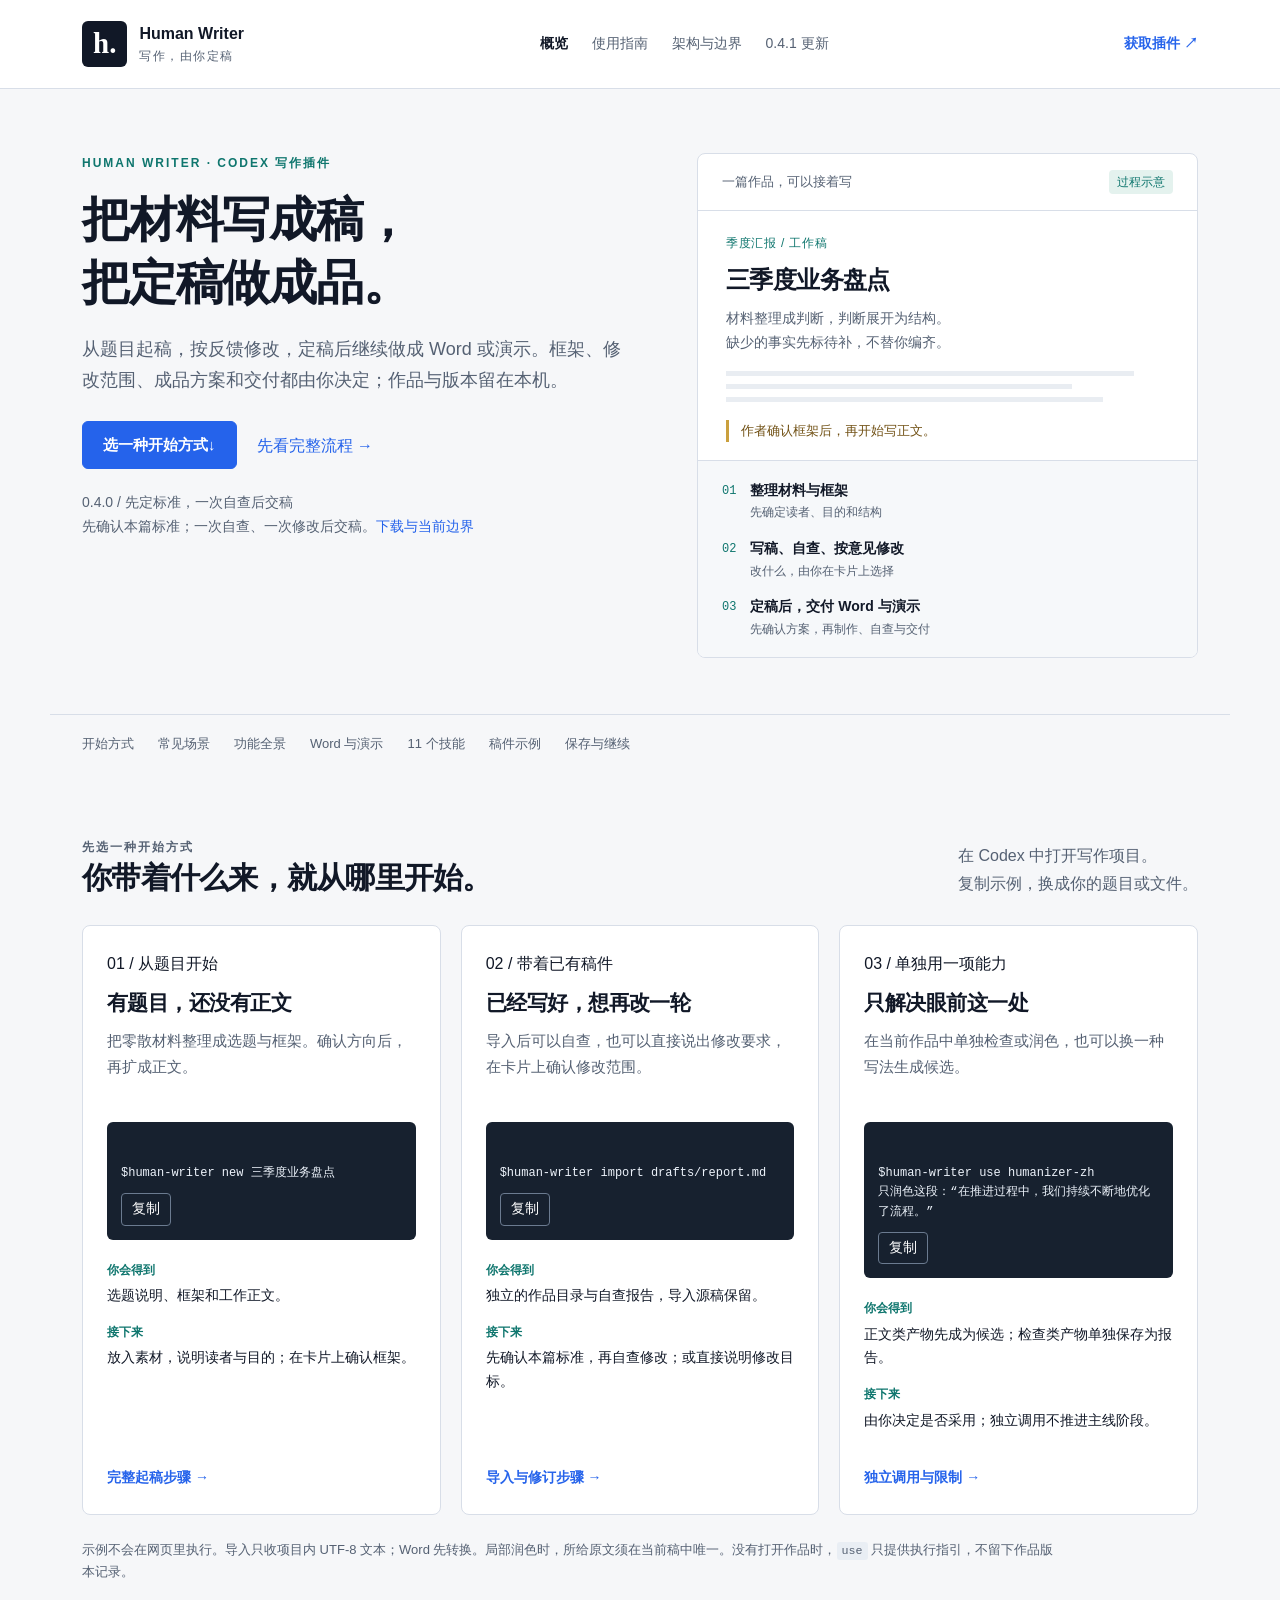
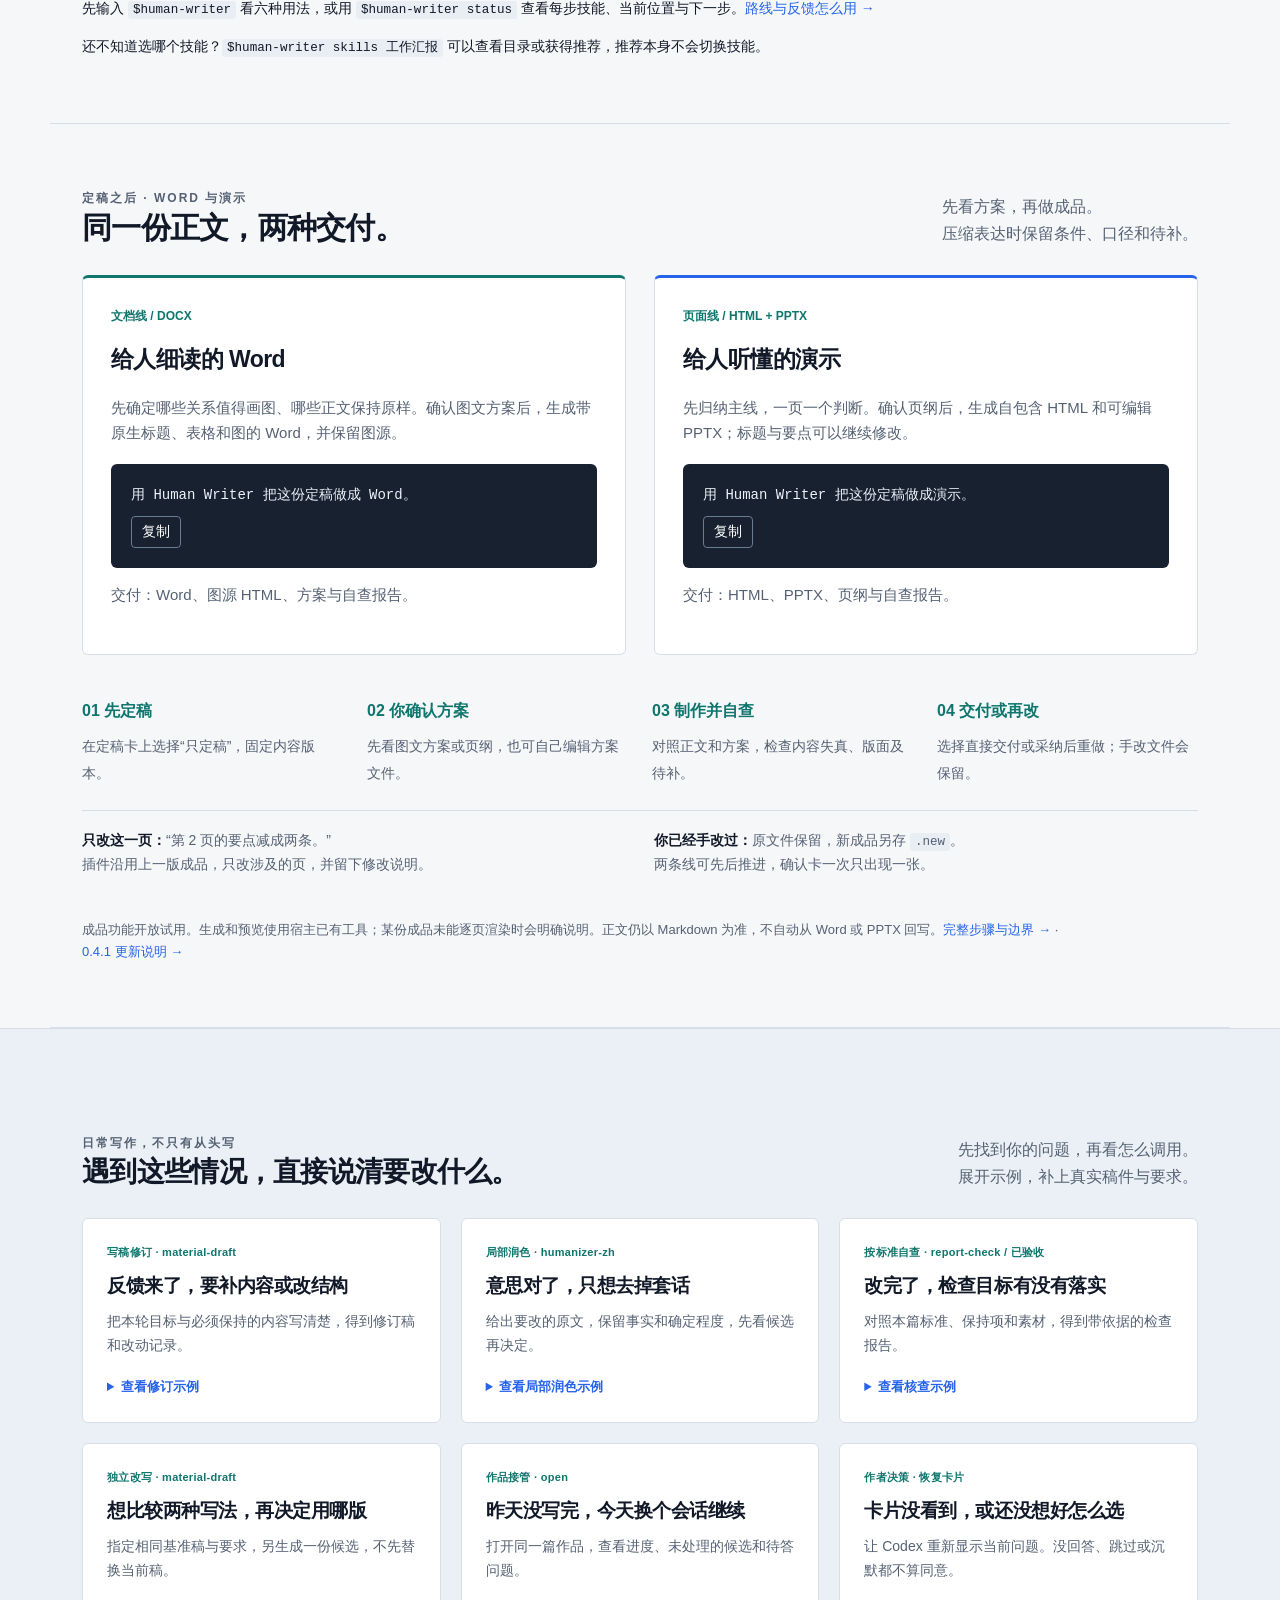
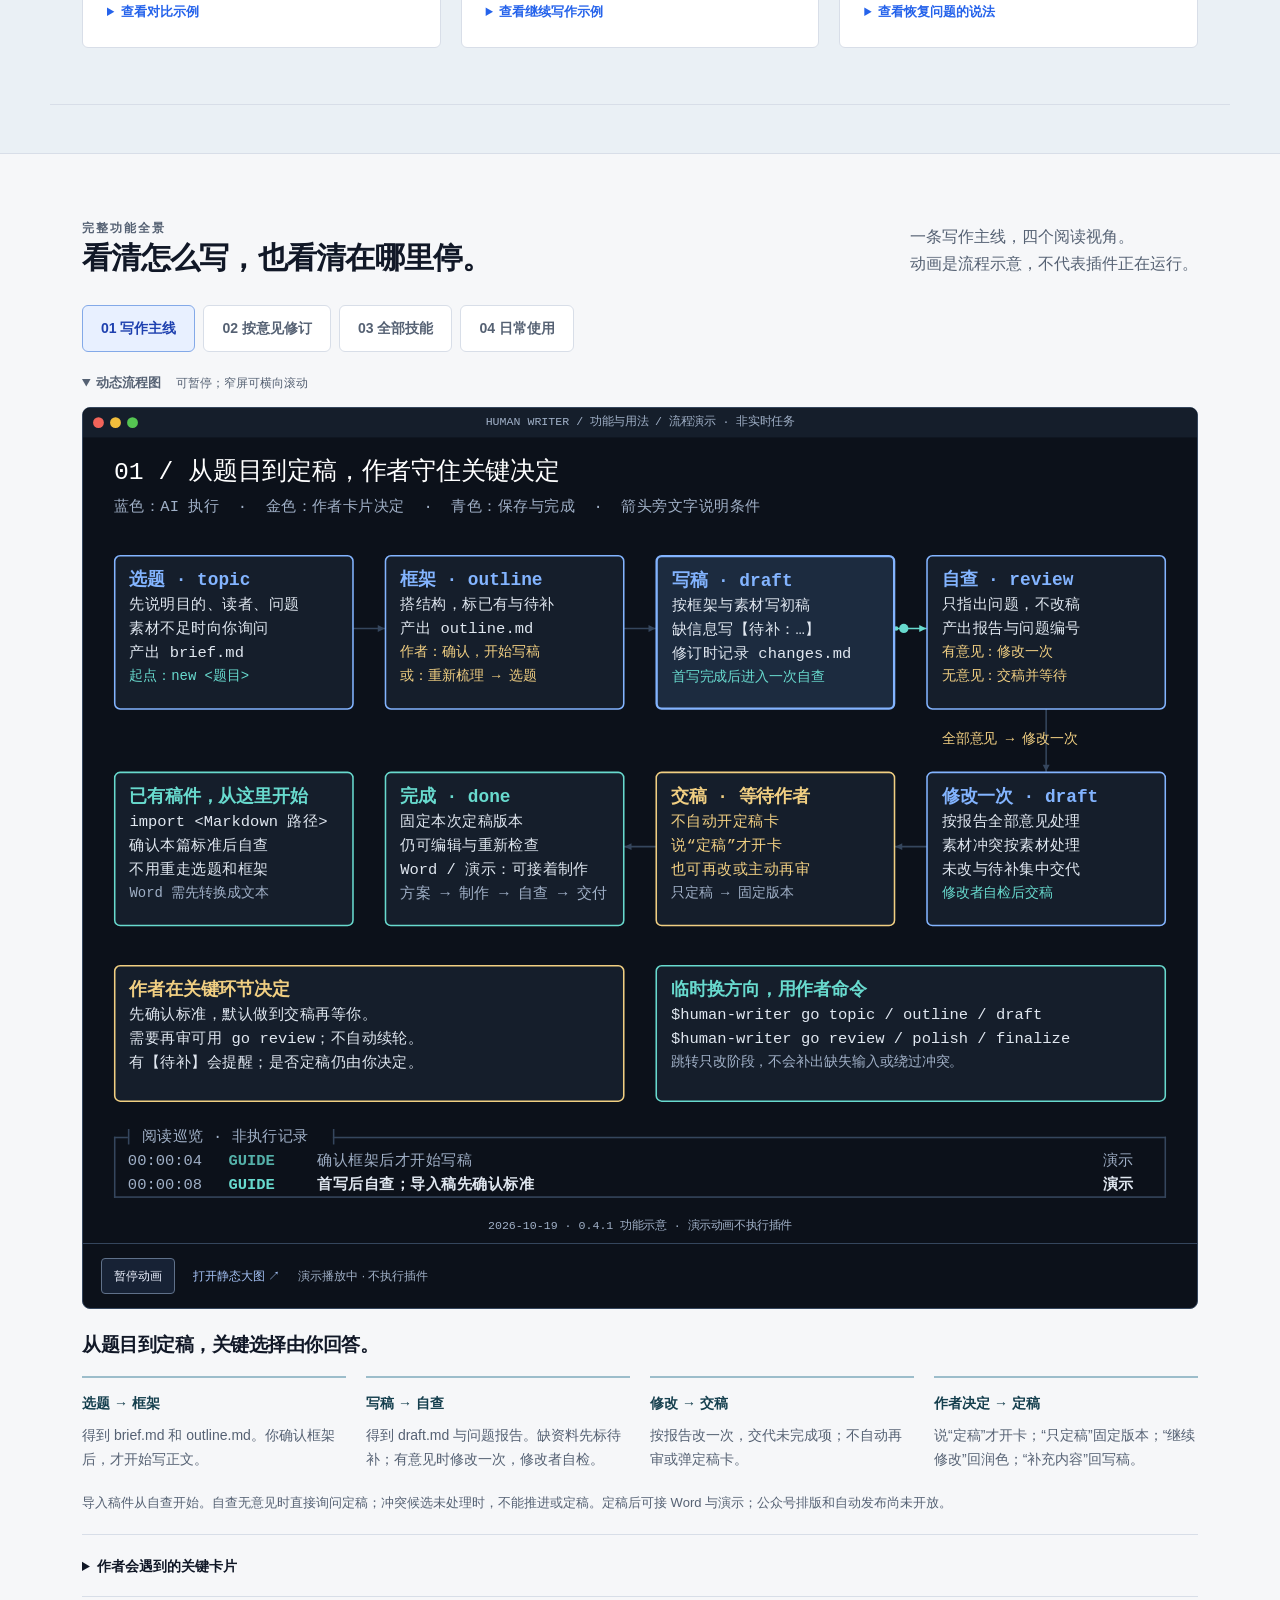
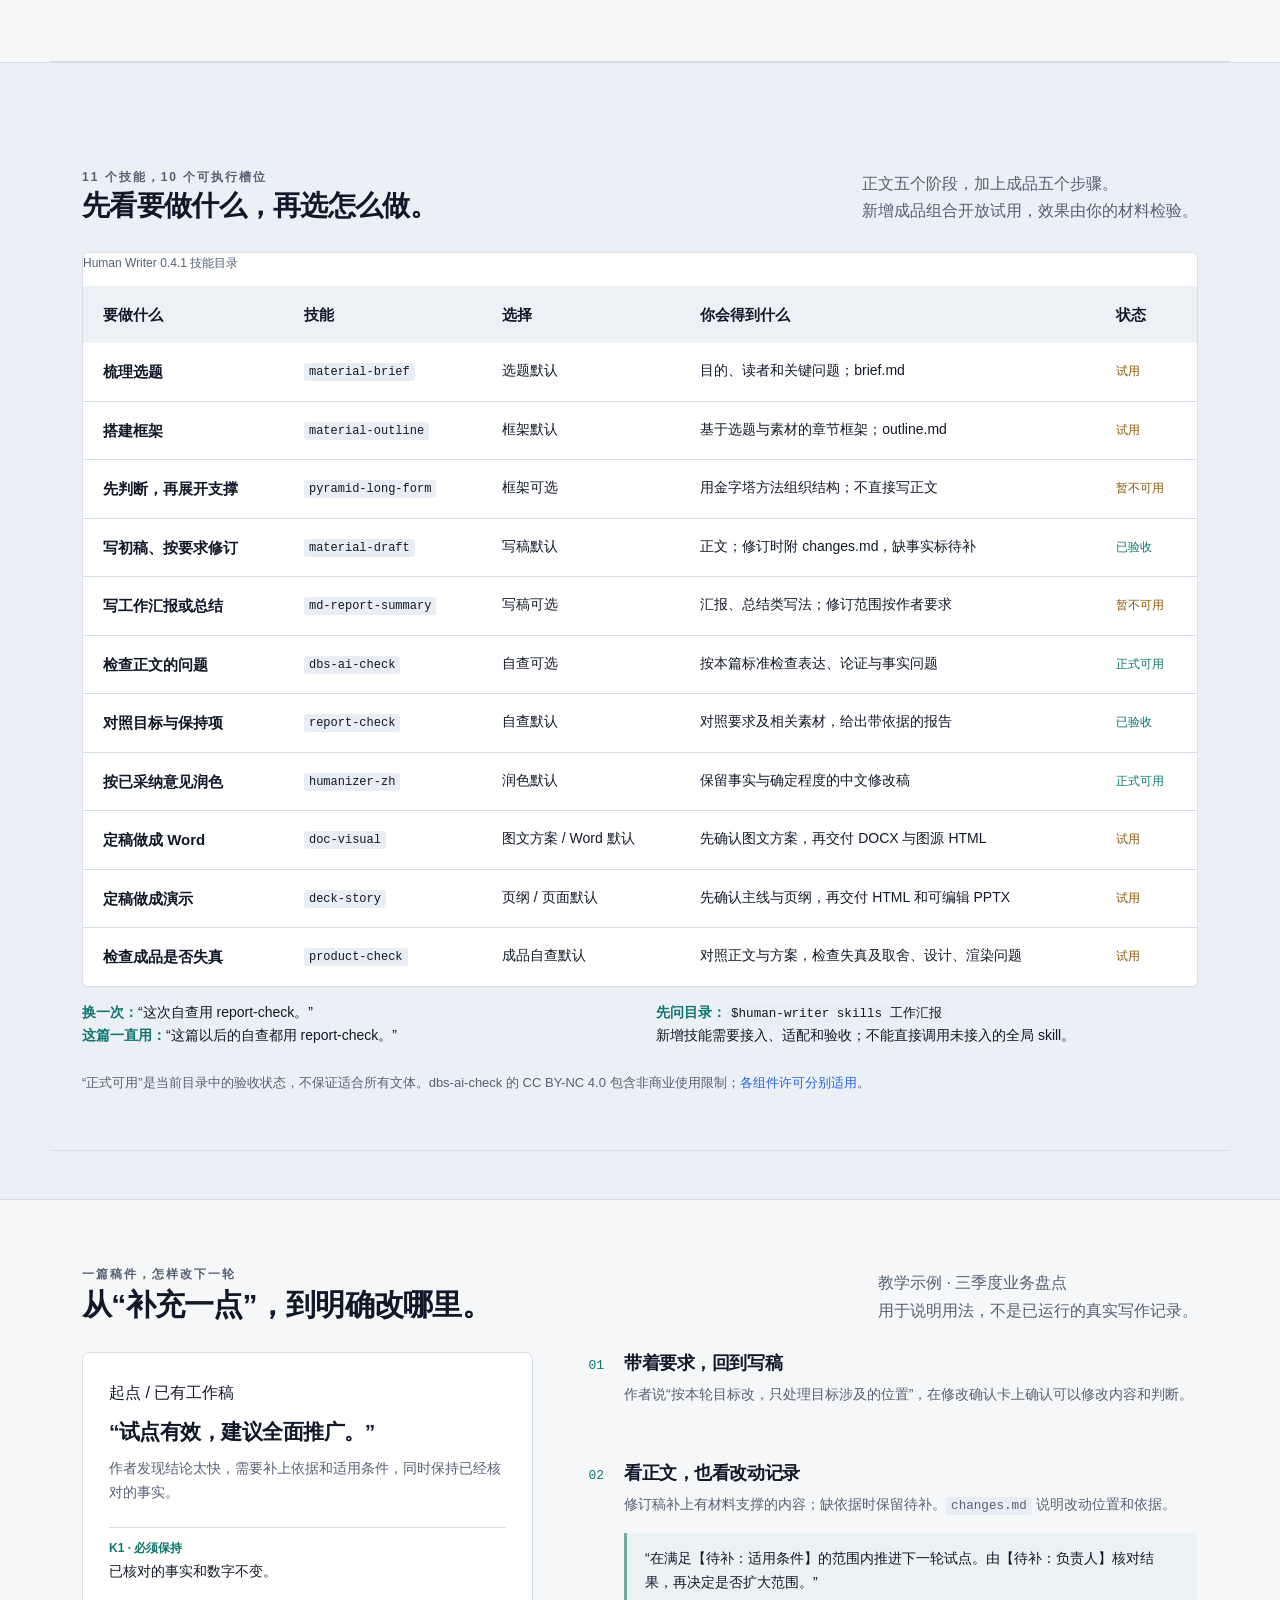
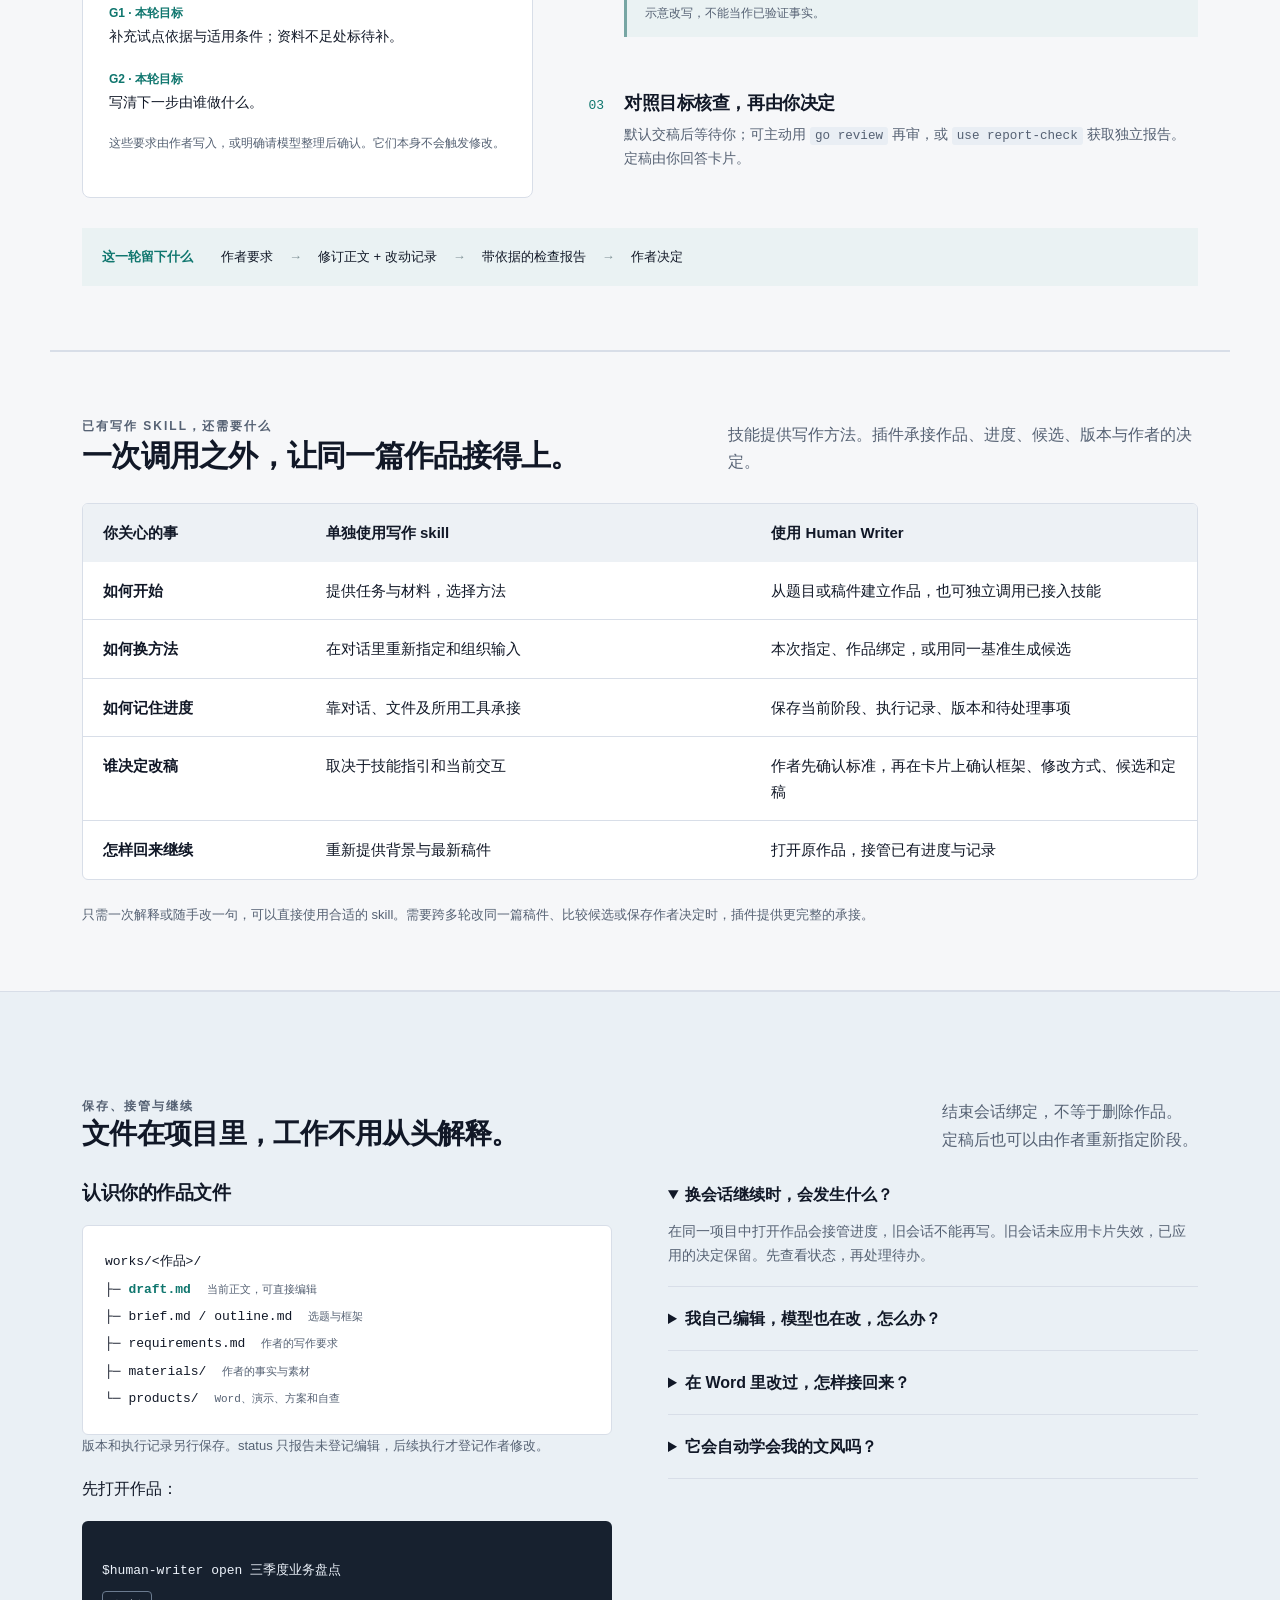
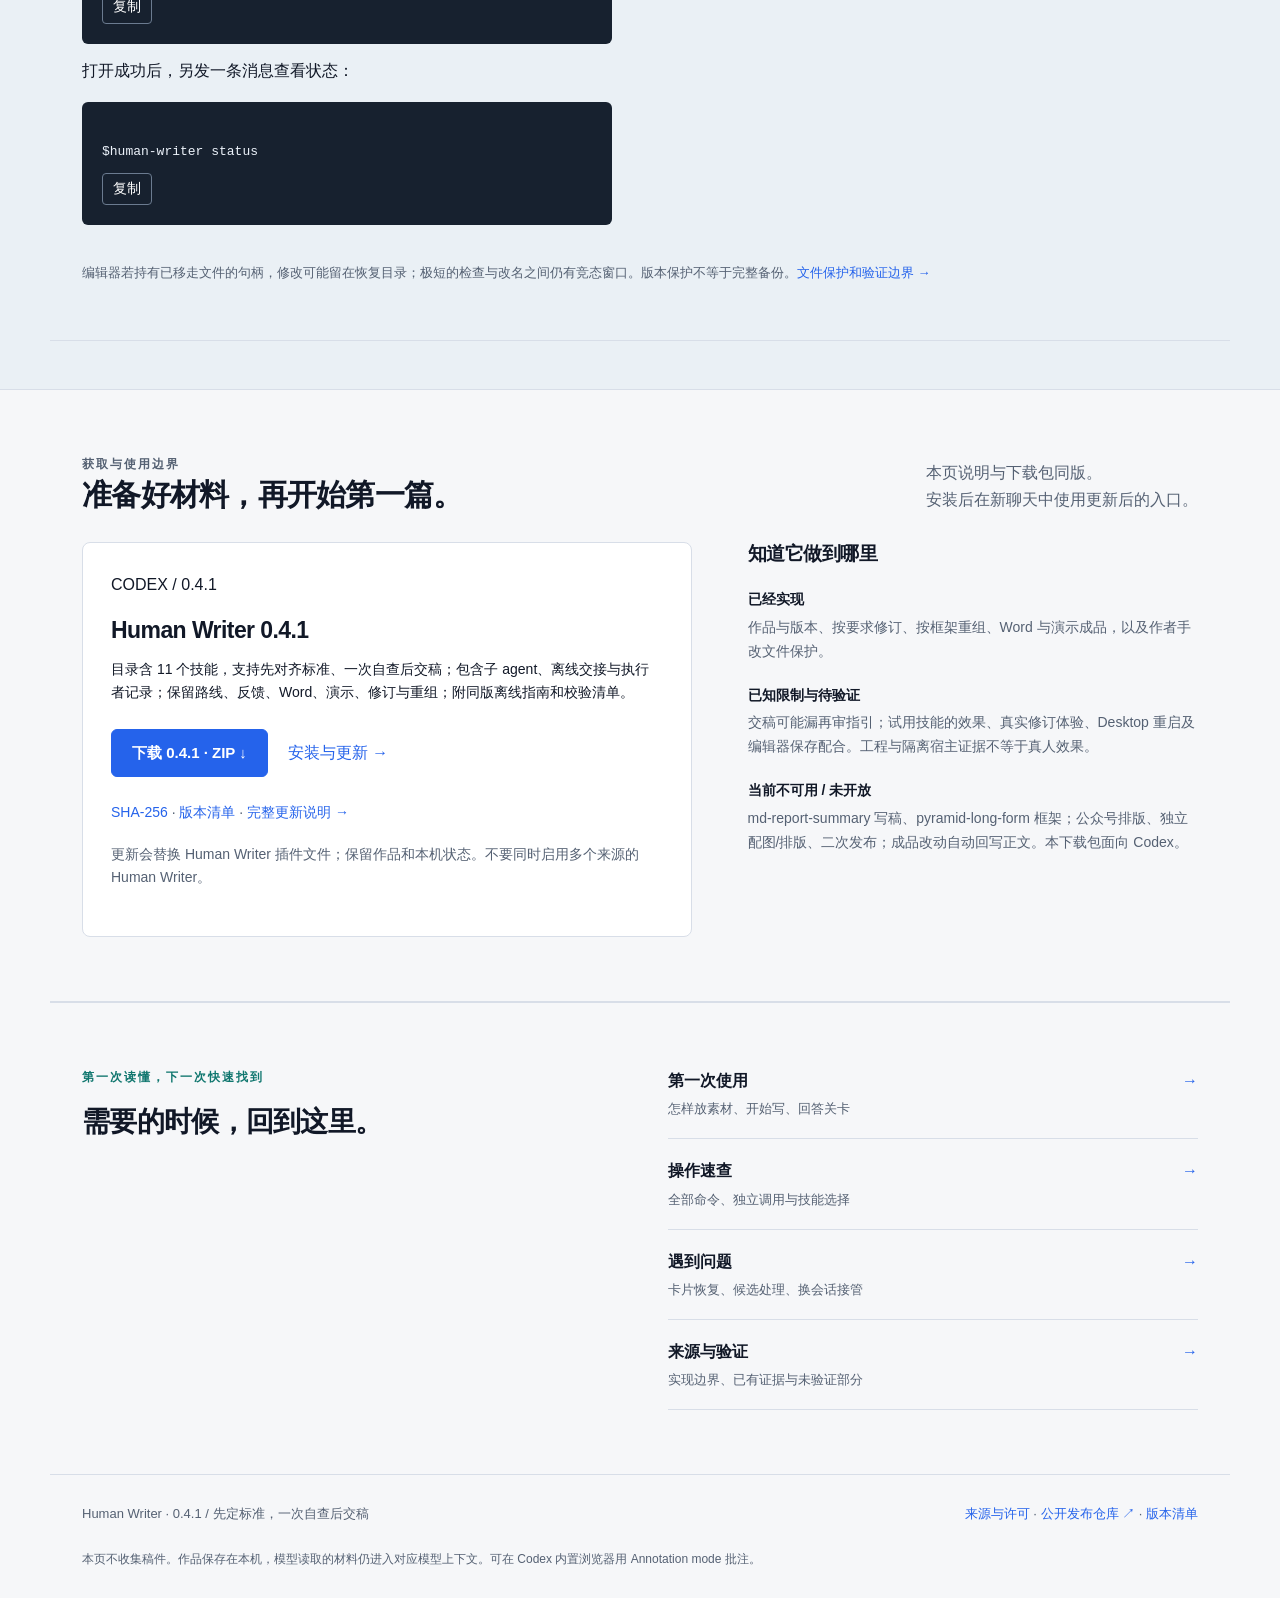
==== commit d7bee4b6: "Release Human Writer 0.4.1" ====
--- a/index.html
+++ b/index.html
@@ -15,7 +15,7 @@
 <header class="header">
 <div class="wrap">
 <a class="brand" href="index.html"><b aria-hidden="true">h.</b><span>Human Writer<small>写作，由你定稿</small></span></a>
-<nav aria-label="主导航"><a href="index.html" aria-current="page">概览</a><a href="guide.html">使用指南</a><a href="architecture.html">架构与边界</a><a href="release.html">0.4.0 更新</a></nav>
+<nav aria-label="主导航"><a href="index.html" aria-current="page">概览</a><a href="guide.html">使用指南</a><a href="architecture.html">架构与边界</a><a href="release.html">0.4.1 更新</a></nav>
 <a class="header-action" href="#get">获取插件 <span aria-hidden="true">↗</span></a>
 </div>
 </header>
@@ -53,7 +53,7 @@
 <article class="product-line"><p class="label">页面线 / HTML + PPTX</p><h3>给人听懂的演示</h3><p>先归纳主线，一页一个判断。确认页纲后，生成自包含 HTML 和可编辑 PPTX；标题与要点可以继续修改。</p><pre data-copy><code>用 Human Writer 把这份定稿做成演示。</code></pre><p class="note">交付：HTML、PPTX、页纲与自查报告。</p></article></div>
 <ol class="product-steps"><li><strong>01 先定稿</strong><span>在定稿卡上选择“只定稿”，固定内容版本。</span></li><li><strong>02 你确认方案</strong><span>先看图文方案或页纲，也可自己编辑方案文件。</span></li><li><strong>03 制作并自查</strong><span>对照正文和方案，检查内容失真、版面及待补。</span></li><li><strong>04 交付或再改</strong><span>选择直接交付或采纳后重做；手改文件会保留。</span></li></ol>
 <div class="product-followup"><p><strong>只改这一页：</strong>“第 2 页的要点减成两条。”<br>插件沿用上一版成品，只改涉及的页，并留下修改说明。</p><p><strong>你已经手改过：</strong>原文件保留，新成品另存 <code>.new</code>。<br>两条线可先后推进，确认卡一次只出现一张。</p></div>
-<p class="section-footnote">成品功能开放试用。生成和预览使用宿主已有工具；某份成品未能逐页渲染时会明确说明。正文仍以 Markdown 为准，不自动从 Word 或 PPTX 回写。<a href="guide.html#products">完整步骤与边界 →</a> · <a href="release.html">0.4.0 更新说明 →</a></p>
+<p class="section-footnote">成品功能开放试用。生成和预览使用宿主已有工具；某份成品未能逐页渲染时会明确说明。正文仍以 Markdown 为准，不自动从 Word 或 PPTX 回写。<a href="guide.html#products">完整步骤与边界 →</a> · <a href="release.html">0.4.1 更新说明 →</a></p>
 </section>
 <section class="band" id="everyday"><div class="wrap section">
 <div class="section-head"><div><p class="eyebrow">日常写作，不只有从头写</p><h2>遇到这些情况，直接说清要改什么。</h2></div><p>先找到你的问题，再看怎么调用。<br>展开示例，补上真实稿件与要求。</p></div>
@@ -109,7 +109,7 @@
 </section>
 <section class="band" id="skills"><div class="section wrap">
 <div class="section-head"><div><p class="eyebrow">11 个技能，10 个可执行槽位</p><h2>先看要做什么，再选怎么做。</h2></div><p>正文五个阶段，加上成品五个步骤。<br>新增成品组合开放试用，效果由你的材料检验。</p></div>
-<div class="table-scroll skill-table"><table><caption>Human Writer 0.4.0 技能目录</caption><thead><tr><th>要做什么</th><th>技能</th><th>选择</th><th>你会得到什么</th><th>状态</th></tr></thead><tbody>
+<div class="table-scroll skill-table"><table><caption>Human Writer 0.4.1 技能目录</caption><thead><tr><th>要做什么</th><th>技能</th><th>选择</th><th>你会得到什么</th><th>状态</th></tr></thead><tbody>
 <tr><th>梳理选题</th><td><code>material-brief</code></td><td>选题默认</td><td>目的、读者和关键问题；brief.md</td><td><span class="trial">试用</span></td></tr>
 <tr><th>搭建框架</th><td><code>material-outline</code></td><td>框架默认</td><td>基于选题与素材的章节框架；outline.md</td><td><span class="trial">试用</span></td></tr>
 <tr><th>先判断，再展开支撑</th><td><code>pyramid-long-form</code></td><td>框架可选</td><td>用金字塔方法组织结构；不直接写正文</td><td><span class="trial">暂不可用</span></td></tr>
@@ -146,12 +146,12 @@
 </div></section>
 <section class="section wrap" id="get">
 <div class="section-head"><div><p class="eyebrow">获取与使用边界</p><h2>准备好材料，再开始第一篇。</h2></div><p>本页说明与下载包同版。<br>安装后在新聊天中使用更新后的入口。</p></div>
-<div class="get-grid"><div class="download-block"><p class="label">CODEX / 0.4.0</p><h3>Human Writer 0.4.0</h3><p>目录含 11 个技能，支持先对齐标准、一次自查后交稿；包含子 agent、离线交接与执行者记录；保留路线、反馈、Word、演示、修订与重组；附同版离线指南和校验清单。</p><div class="actions"><a class="button" href="downloads/human-writer-codex.zip" download>下载 0.4.0 · ZIP ↓</a><a href="guide.html#install">安装与更新 →</a></div><p class="note"><a href="downloads/human-writer-codex.zip.sha256">SHA-256</a> · <a href="release.json">版本清单</a> · <a href="release.html">完整更新说明 →</a></p><p class="note">更新会替换 Human Writer 插件文件；保留作品和本机状态。不要同时启用多个来源的 Human Writer。</p></div>
+<div class="get-grid"><div class="download-block"><p class="label">CODEX / 0.4.1</p><h3>Human Writer 0.4.1</h3><p>目录含 11 个技能，支持先对齐标准、一次自查后交稿；包含子 agent、离线交接与执行者记录；保留路线、反馈、Word、演示、修订与重组；附同版离线指南和校验清单。</p><div class="actions"><a class="button" href="downloads/human-writer-codex.zip" download>下载 0.4.1 · ZIP ↓</a><a href="guide.html#install">安装与更新 →</a></div><p class="note"><a href="downloads/human-writer-codex.zip.sha256">SHA-256</a> · <a href="release.json">版本清单</a> · <a href="release.html">完整更新说明 →</a></p><p class="note">更新会替换 Human Writer 插件文件；保留作品和本机状态。不要同时启用多个来源的 Human Writer。</p></div>
 <div class="bounds-list"><h3>知道它做到哪里</h3><p><strong>已经实现</strong><br>作品与版本、按要求修订、按框架重组、Word 与演示成品，以及作者手改文件保护。</p><p><strong>已知限制与待验证</strong><br>交稿可能漏再审指引；试用技能的效果、真实修订体验、Desktop 重启及编辑器保存配合。工程与隔离宿主证据不等于真人效果。</p><p><strong>当前不可用 / 未开放</strong><br>md-report-summary 写稿、pyramid-long-form 框架；公众号排版、独立配图/排版、二次发布；成品改动自动回写正文。本下载包面向 Codex。</p></div></div>
 </section>
 <section class="section wrap quicklinks" aria-label="继续查阅">
 <div><p class="eyebrow">第一次读懂，下一次快速找到</p><h2>需要的时候，回到这里。</h2></div><div class="quicklink-list"><a href="guide.html#new"><span><strong>第一次使用</strong><small>怎样放素材、开始写、回答关卡</small></span><b aria-hidden="true">→</b></a><a href="guide.html#reference"><span><strong>操作速查</strong><small>全部命令、独立调用与技能选择</small></span><b aria-hidden="true">→</b></a><a href="guide.html#cards"><span><strong>遇到问题</strong><small>卡片恢复、候选处理、换会话接管</small></span><b aria-hidden="true">→</b></a><a href="architecture.html#evidence"><span><strong>来源与验证</strong><small>实现边界、已有证据与未验证部分</small></span><b aria-hidden="true">→</b></a></div>
 </section>
 </main>
-<footer class="wrap"><p>Human Writer · 0.4.0 / 先定标准，一次自查后交稿</p><div><a href="guide.html#sources">来源与许可</a> · <a href="https://github.com/ww880412/human-writer-guide">公开发布仓库 ↗</a> · <a href="release.json">版本清单</a></div><p class="footer-note">本页不收集稿件。作品保存在本机，模型读取的材料仍进入对应模型上下文。可在 Codex 内置浏览器用 Annotation mode 批注。</p></footer>
+<footer class="wrap"><p>Human Writer · 0.4.1 / 先定标准，一次自查后交稿</p><div><a href="guide.html#sources">来源与许可</a> · <a href="https://github.com/ww880412/human-writer-guide">公开发布仓库 ↗</a> · <a href="release.json">版本清单</a></div><p class="footer-note">本页不收集稿件。作品保存在本机，模型读取的材料仍进入对应模型上下文。可在 Codex 内置浏览器用 Annotation mode 批注。</p></footer>
 </body></html>
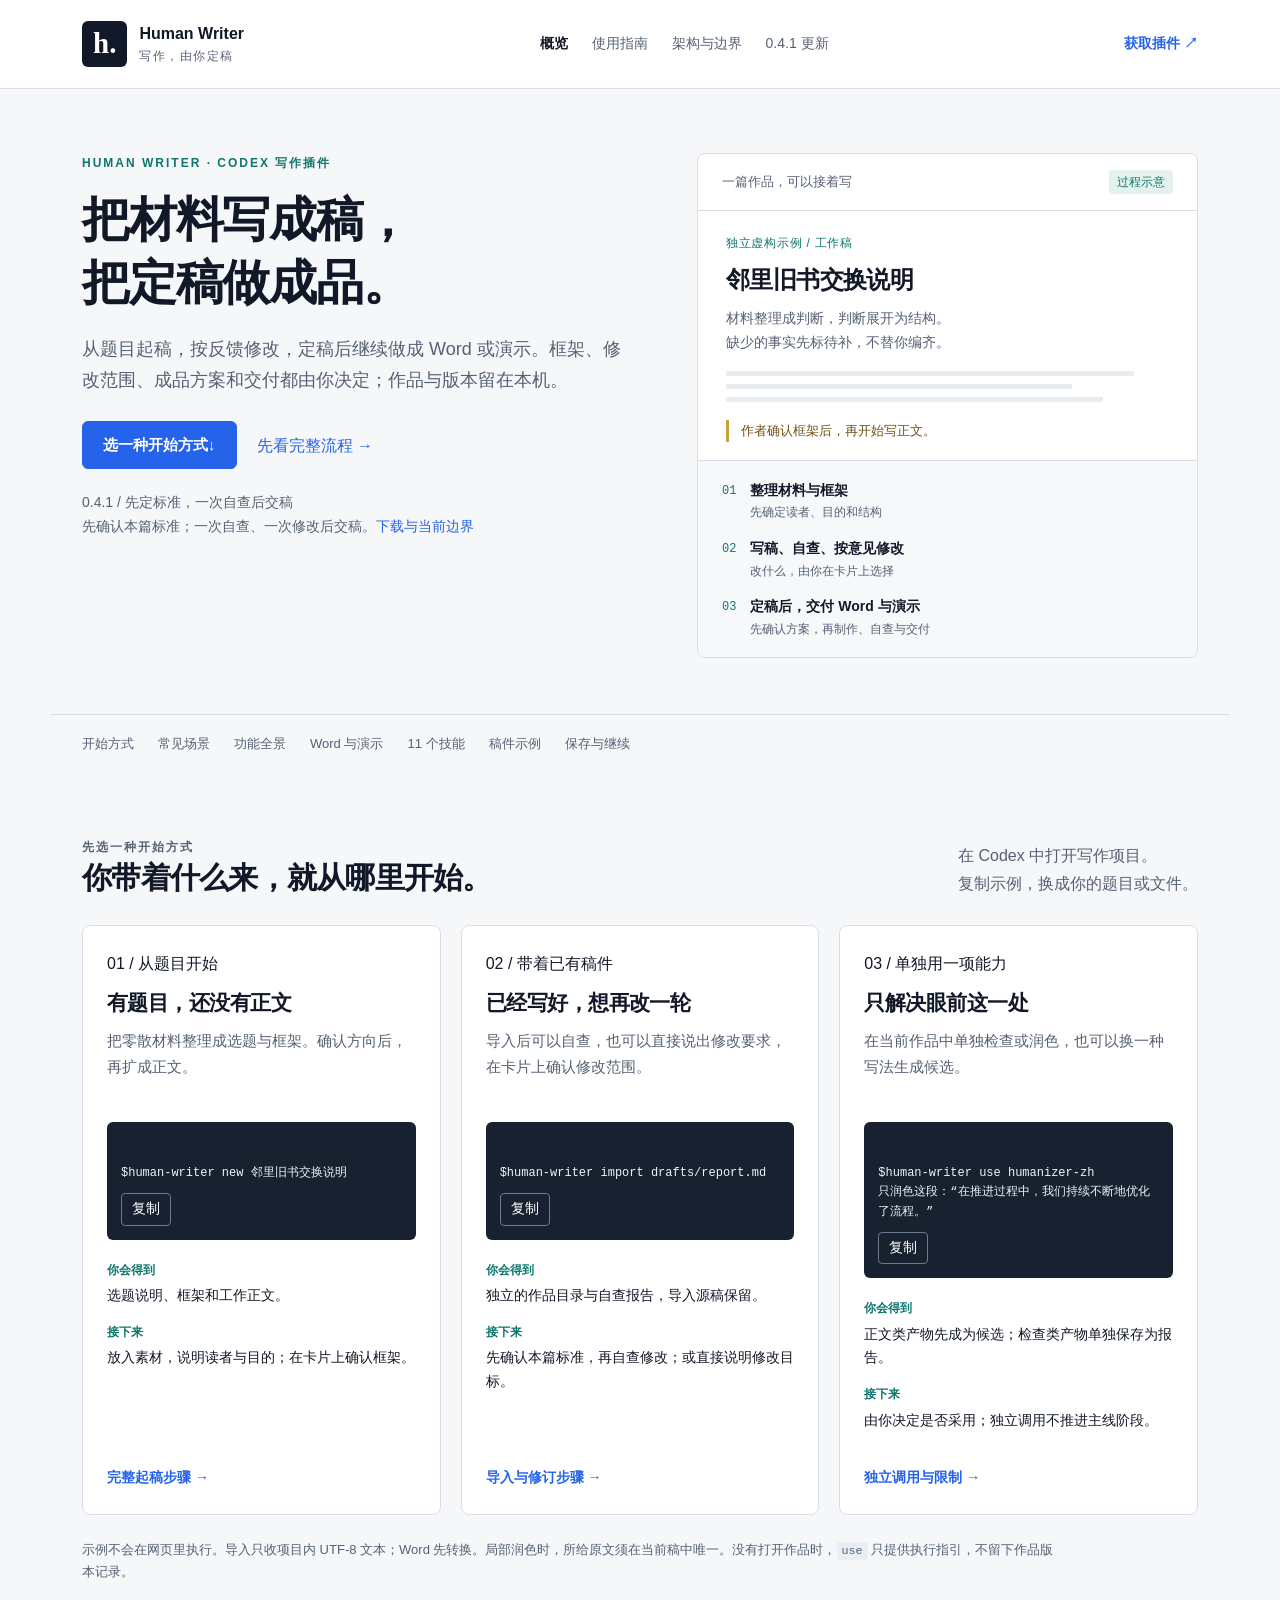
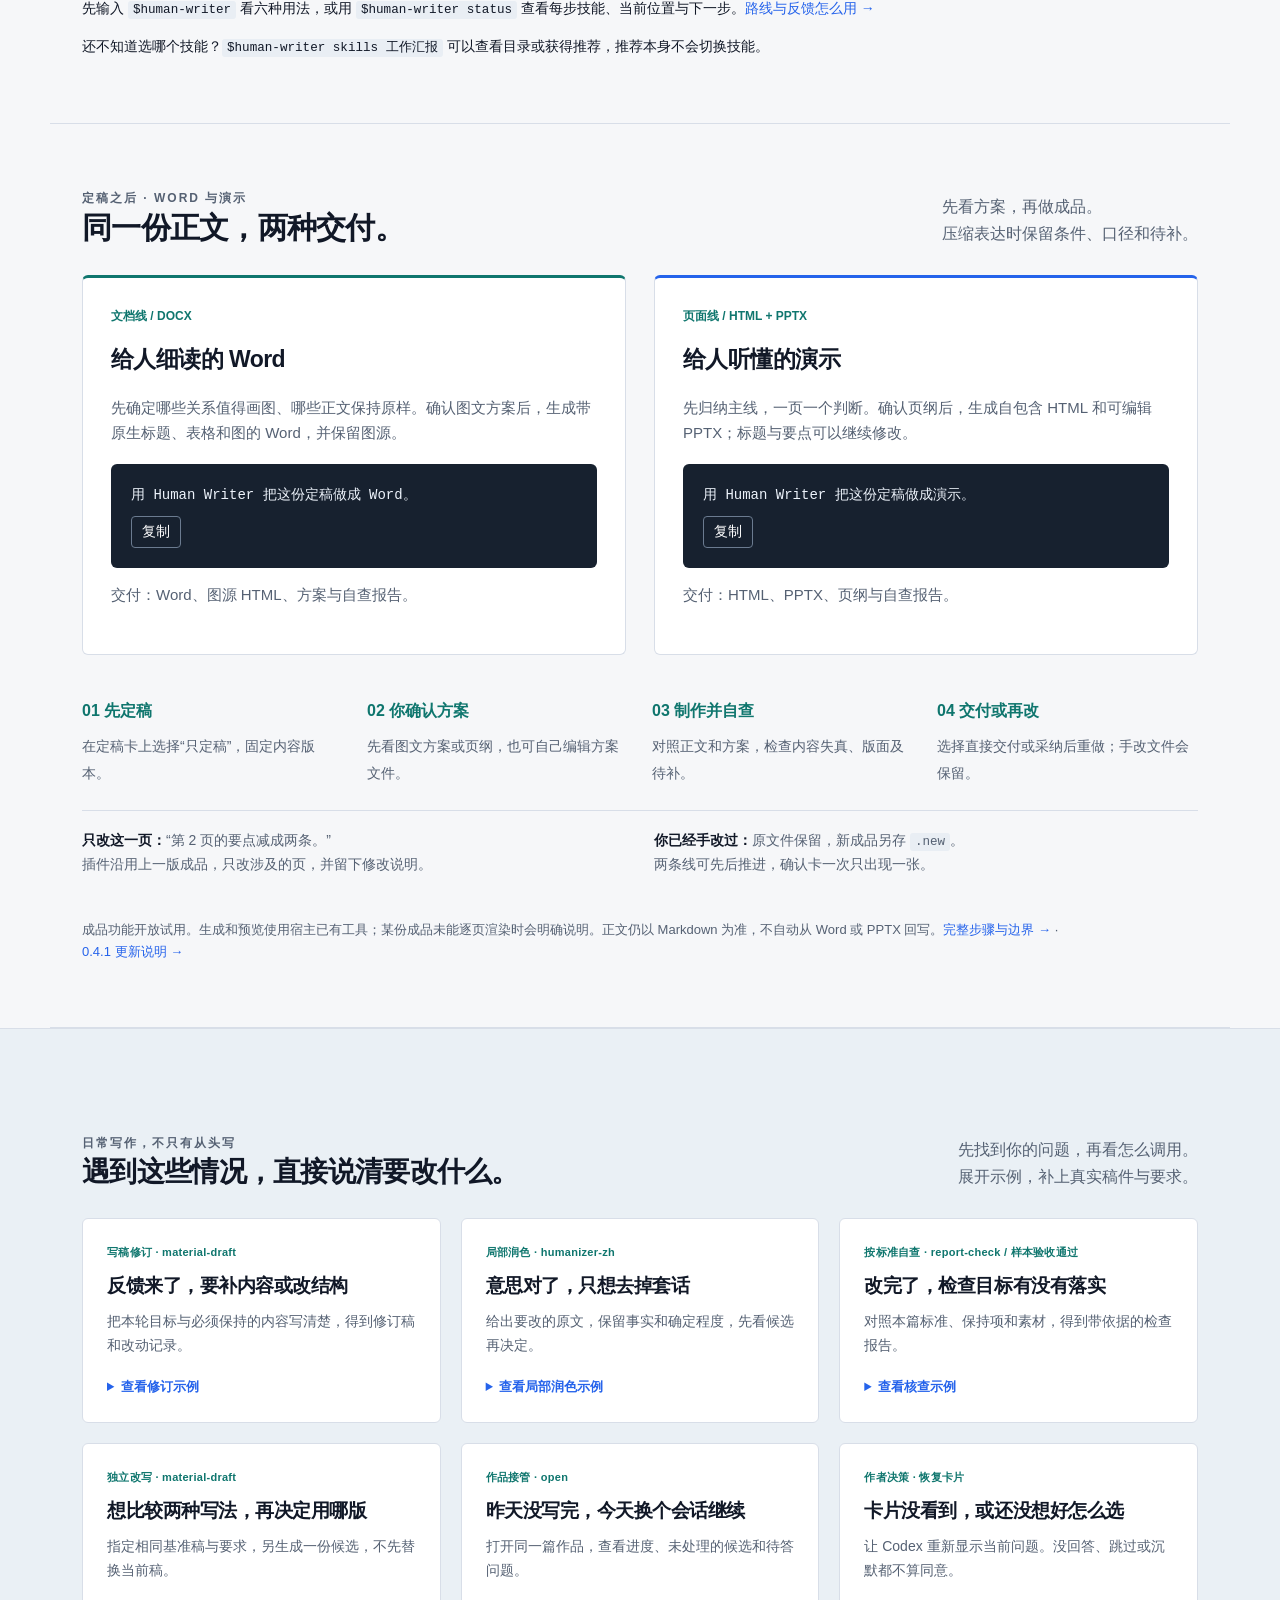
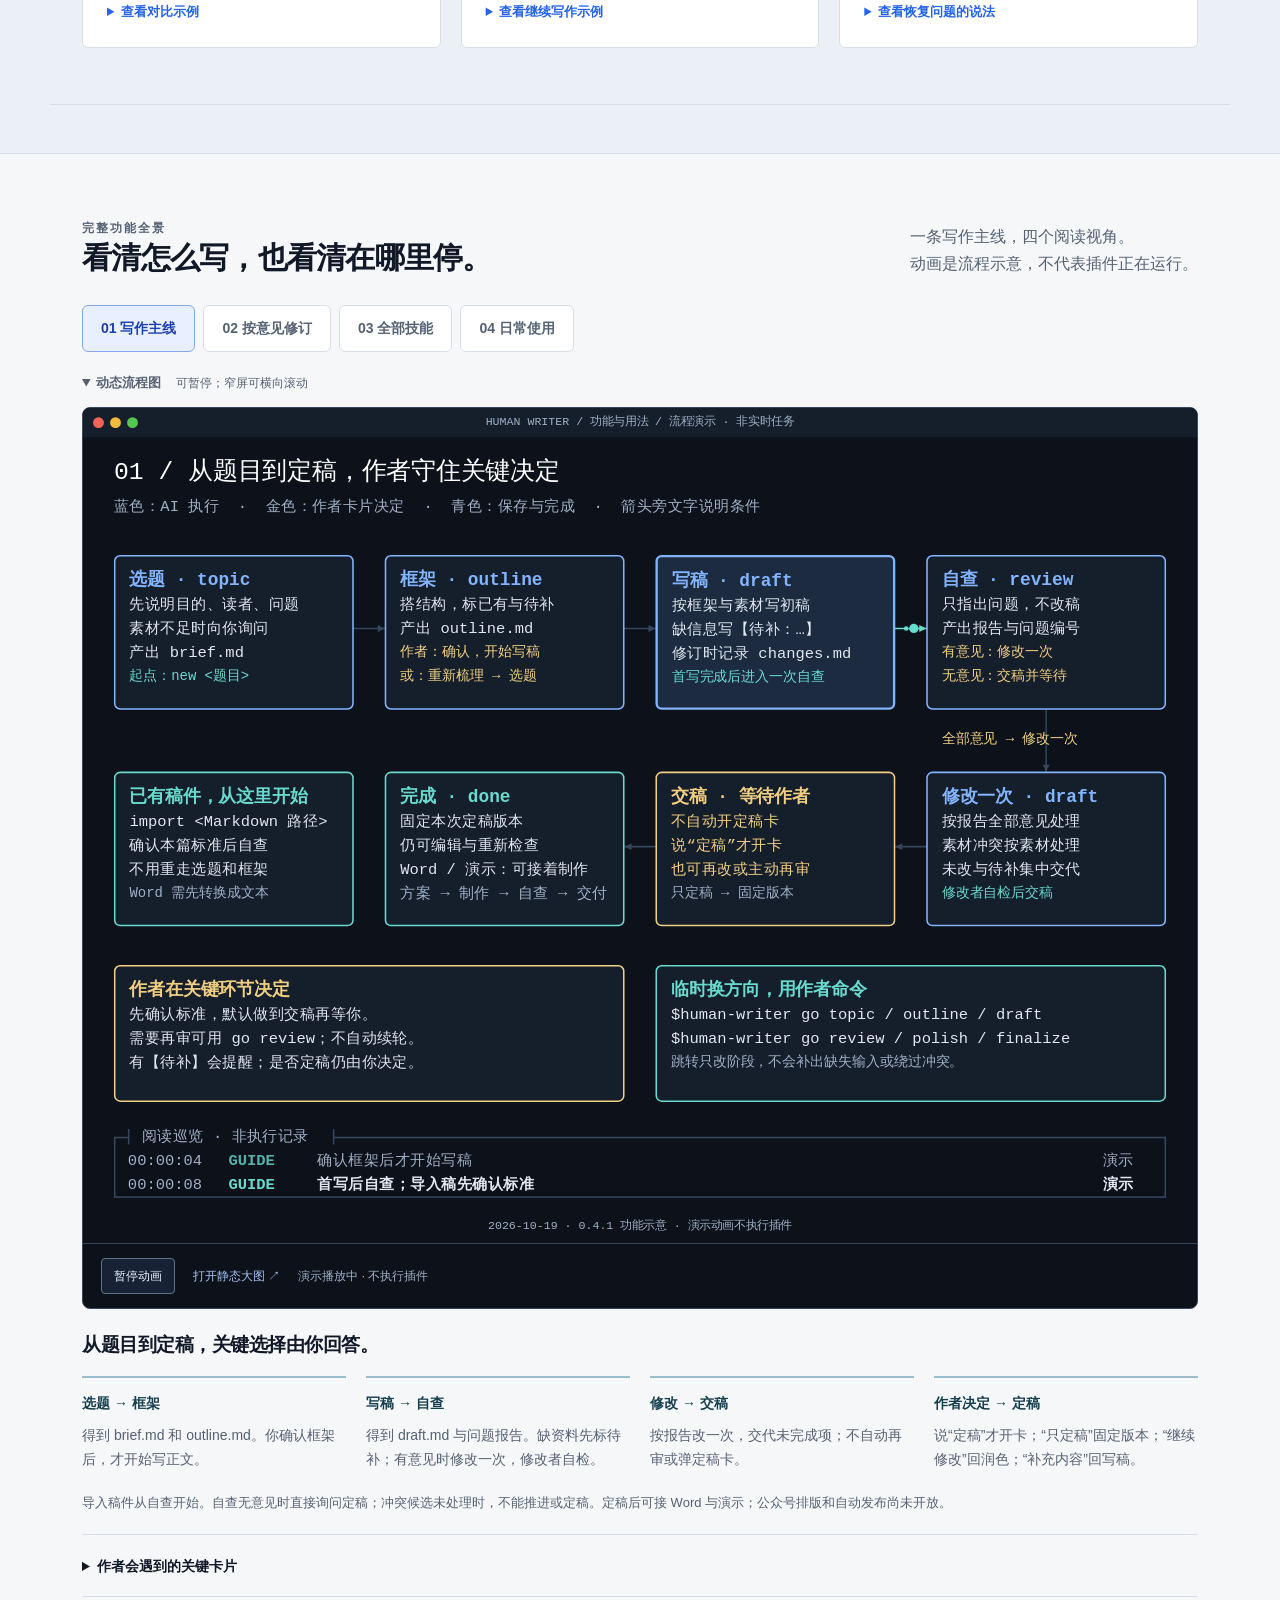
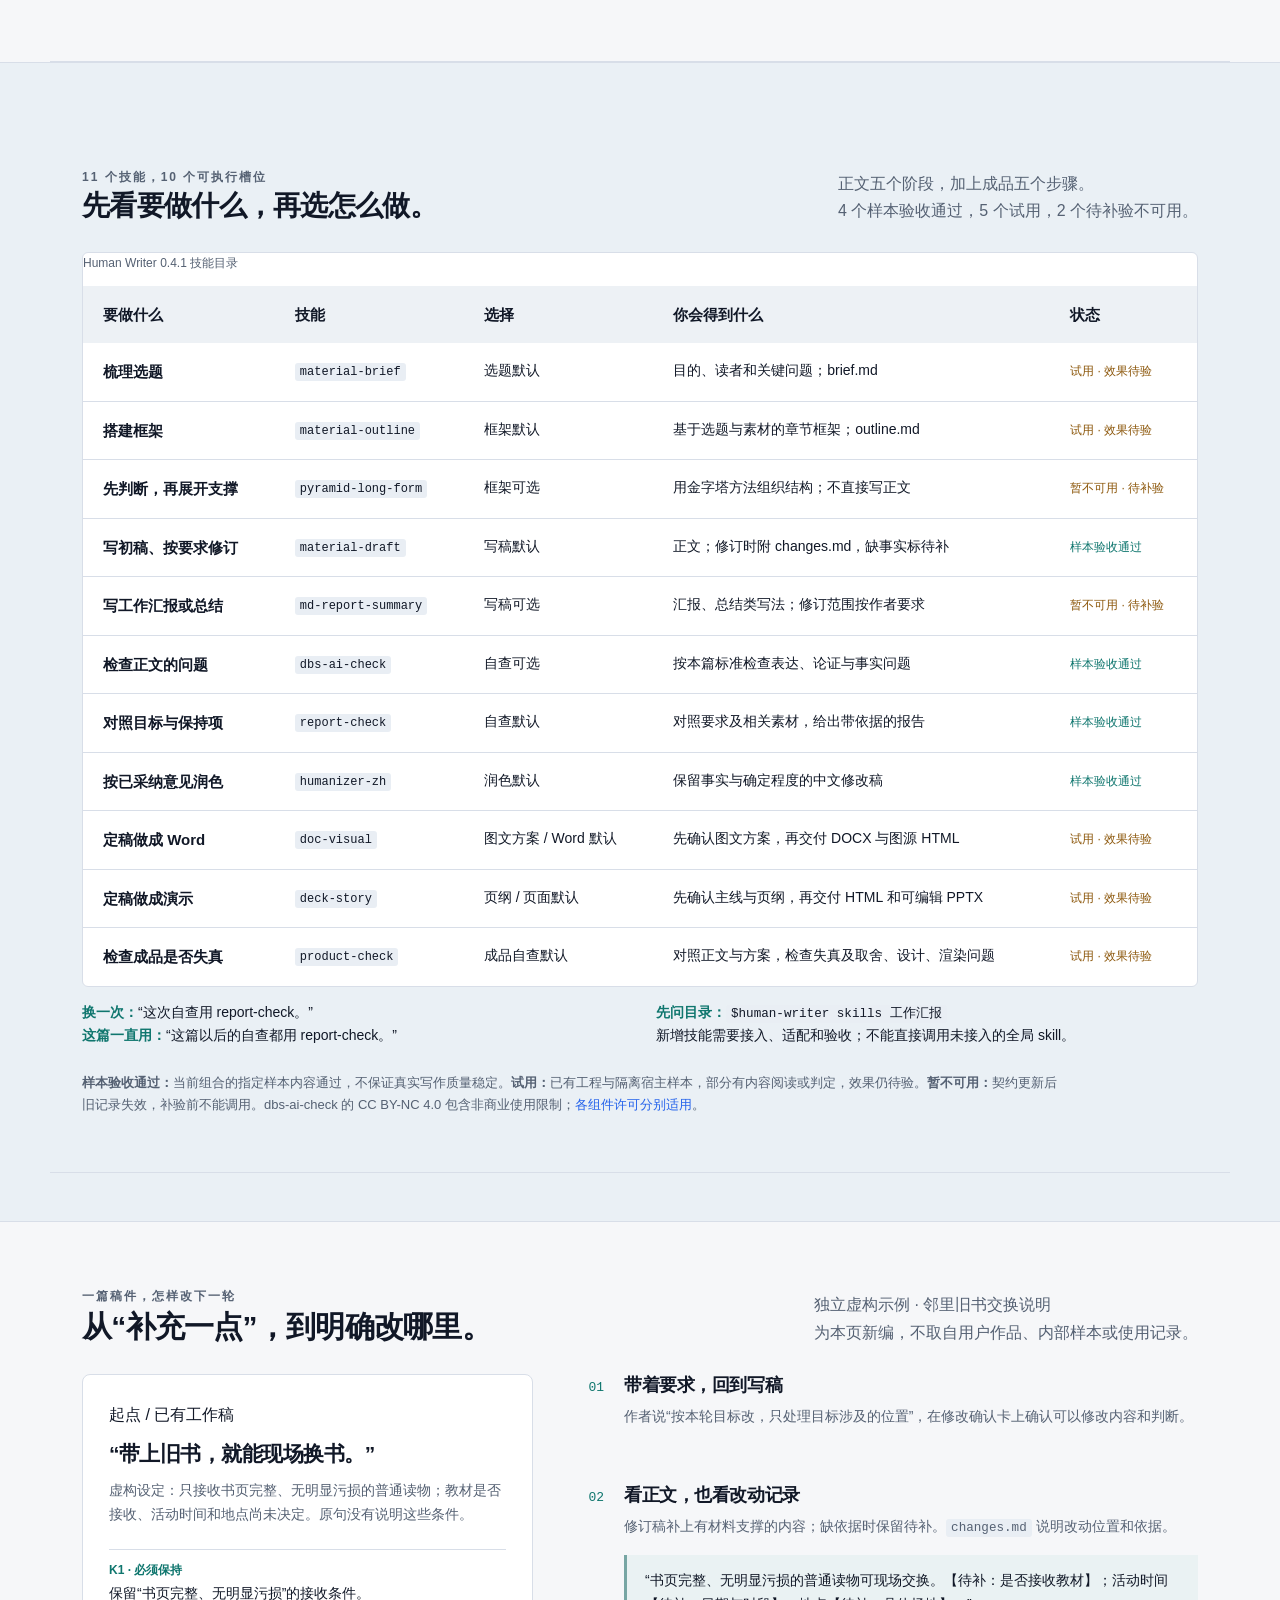
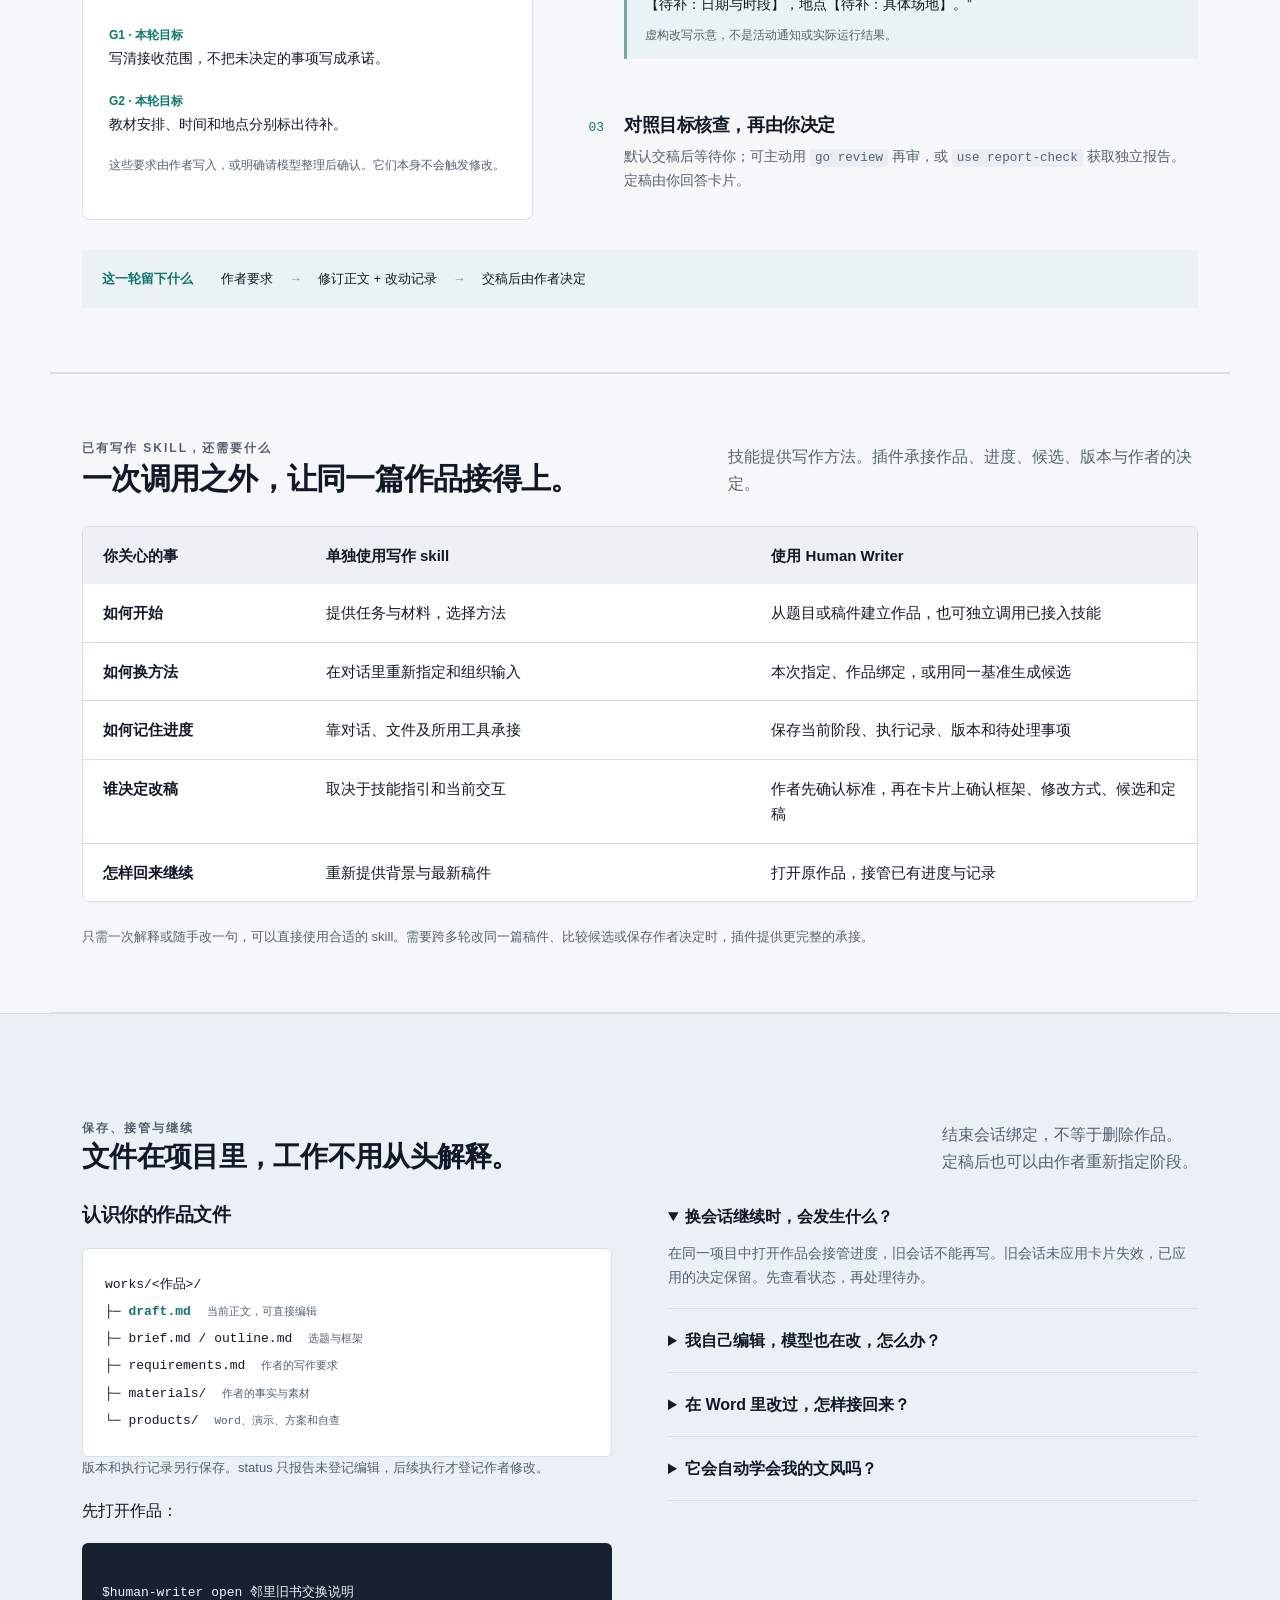
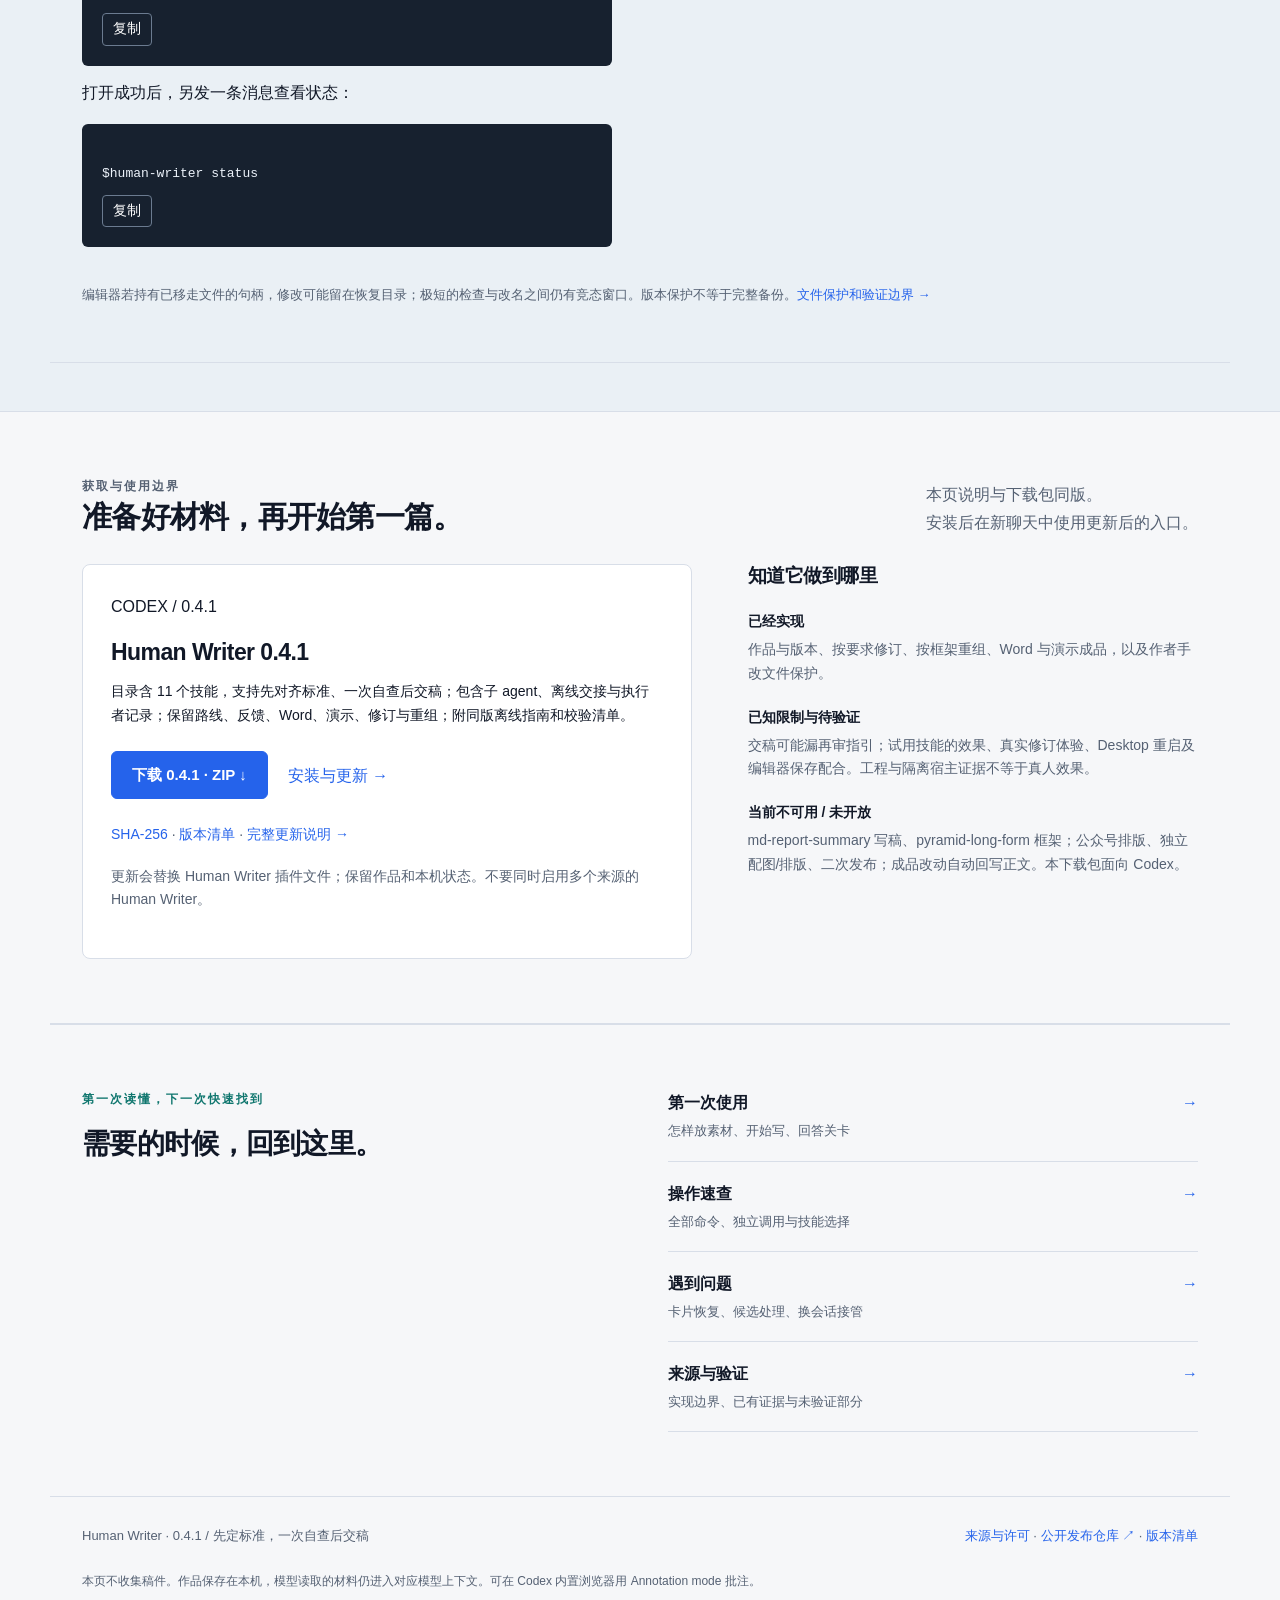
==== commit 745c24ec: "Clean public distribution samples and clarify skill validation" ====
--- a/index.html
+++ b/index.html
@@ -26,11 +26,11 @@
 <h1>把材料写成稿，<br>把定稿做成品。</h1>
 <p class="lead">从题目起稿，按反馈修改，定稿后继续做成 Word 或演示。框架、修改范围、成品方案和交付都由你决定；作品与版本留在本机。</p>
 <div class="actions"><a class="button" href="#start">选一种开始方式 <span aria-hidden="true">↓</span></a><a href="#atlas">先看完整流程 →</a></div>
-<p class="note release-note">0.4.0 / 先定标准，一次自查后交稿<br>先确认本篇标准；一次自查、一次修改后交稿。<a href="#get">下载与当前边界</a></p>
+<p class="note release-note">0.4.1 / 先定标准，一次自查后交稿<br>先确认本篇标准；一次自查、一次修改后交稿。<a href="#get">下载与当前边界</a></p>
 </div>
 <aside class="writing-preview" aria-label="一篇作品如何推进">
 <div class="preview-top"><span>一篇作品，可以接着写</span><span class="pill">过程示意</span></div>
-<div class="draft-preview"><p class="doc-type">季度汇报 / 工作稿</p><h2>三季度业务盘点</h2><p>材料整理成判断，判断展开为结构。<br>缺少的事实先标待补，不替你编齐。</p><div class="draft-lines" aria-hidden="true"><i></i><i></i><i></i></div><p class="margin-note">作者确认框架后，再开始写正文。</p></div>
+<div class="draft-preview"><p class="doc-type">独立虚构示例 / 工作稿</p><h2>邻里旧书交换说明</h2><p>材料整理成判断，判断展开为结构。<br>缺少的事实先标待补，不替你编齐。</p><div class="draft-lines" aria-hidden="true"><i></i><i></i><i></i></div><p class="margin-note">作者确认框架后，再开始写正文。</p></div>
 <ol class="mini-journey"><li><span>01</span><div><strong>整理材料与框架</strong><small>先确定读者、目的和结构</small></div></li><li><span>02</span><div><strong>写稿、自查、按意见修改</strong><small>改什么，由你在卡片上选择</small></div></li><li><span>03</span><div><strong>定稿后，交付 Word 与演示</strong><small>先确认方案，再制作、自查与交付</small></div></li></ol>
 </aside>
 </section>
@@ -38,7 +38,7 @@
 <section class="section wrap" id="start">
 <div class="section-head"><div><p class="eyebrow">先选一种开始方式</p><h2>你带着什么来，就从哪里开始。</h2></div><p>在 Codex 中打开写作项目。<br>复制示例，换成你的题目或文件。</p></div>
 <div class="start-grid">
-<article class="start-card"><span class="label">01 / 从题目开始</span><h3>有题目，还没有正文</h3><p>把零散材料整理成选题与框架。确认方向后，再扩成正文。</p><pre data-copy><code>$human-writer new 三季度业务盘点</code></pre><dl><dt>你会得到</dt><dd>选题说明、框架和工作正文。</dd><dt>接下来</dt><dd>放入素材，说明读者与目的；在卡片上确认框架。</dd></dl><a href="guide.html#new">完整起稿步骤 →</a></article>
+<article class="start-card"><span class="label">01 / 从题目开始</span><h3>有题目，还没有正文</h3><p>把零散材料整理成选题与框架。确认方向后，再扩成正文。</p><pre data-copy><code>$human-writer new 邻里旧书交换说明</code></pre><dl><dt>你会得到</dt><dd>选题说明、框架和工作正文。</dd><dt>接下来</dt><dd>放入素材，说明读者与目的；在卡片上确认框架。</dd></dl><a href="guide.html#new">完整起稿步骤 →</a></article>
 <article class="start-card"><span class="label">02 / 带着已有稿件</span><h3>已经写好，想再改一轮</h3><p>导入后可以自查，也可以直接说出修改要求，在卡片上确认修改范围。</p><pre data-copy><code>$human-writer import drafts/report.md</code></pre><dl><dt>你会得到</dt><dd>独立的作品目录与自查报告，导入源稿保留。</dd><dt>接下来</dt><dd>先确认本篇标准，再自查修改；或直接说明修改目标。</dd></dl><a href="guide.html#import">导入与修订步骤 →</a></article>
 <article class="start-card"><span class="label">03 / 单独用一项能力</span><h3>只解决眼前这一处</h3><p>在当前作品中单独检查或润色，也可以换一种写法生成候选。</p><pre data-copy><code>$human-writer use humanizer-zh
 只润色这段：“在推进过程中，我们持续不断地优化了流程。”</code></pre><dl><dt>你会得到</dt><dd>正文类产物先成为候选；检查类产物单独保存为报告。</dd><dt>接下来</dt><dd>由你决定是否采用；独立调用不推进主线阶段。</dd></dl><a href="guide.html#independent">独立调用与限制 →</a></article>
@@ -62,11 +62,11 @@
 <article class="scenario"><p class="skill-label">局部润色 · humanizer-zh</p><h3>意思对了，只想去掉套话</h3><p>给出要改的原文，保留事实和确定程度，先看候选再决定。</p><details><summary>查看局部润色示例</summary><pre data-copy><code>$human-writer use humanizer-zh
 只润色这段：“在推进过程中，我们持续不断地优化了流程。”
 保留原意，不补事实。</code></pre><p class="note">原文必须在当前稿中唯一；先打开作品，才能保存候选和版本。</p></details></article>
-<article class="scenario"><p class="skill-label">按标准自查 · report-check / 已验收</p><h3>改完了，检查目标有没有落实</h3><p>对照本篇标准、保持项和素材，得到带依据的检查报告。</p><details><summary>查看核查示例</summary><pre data-copy><code>$human-writer use report-check
+<article class="scenario"><p class="skill-label">按标准自查 · report-check / 样本验收通过</p><h3>改完了，检查目标有没有落实</h3><p>对照本篇标准、保持项和素材，得到带依据的检查报告。</p><details><summary>查看核查示例</summary><pre data-copy><code>$human-writer use report-check
 检查当前稿是否落实本轮目标、是否违反保持项，并写明依据。</code></pre><p class="note">独立核查不修改正文、不推进阶段。开工先确认本篇标准；默认用 report-check 自查，也可明确选 dbs-ai-check。</p></details></article>
 <article class="scenario"><p class="skill-label">独立改写 · material-draft</p><h3>想比较两种写法，再决定用哪版</h3><p>指定相同基准稿与要求，另生成一份候选，不先替换当前稿。</p><details><summary>查看对比示例</summary><pre data-copy><code>$human-writer use material-draft
 基于当前版本和同一组写作要求，生成另一种汇报写法，保留为候选供我比较。</code></pre><p class="note">采用候选会形成新版本；保留当前稿则不替换正文。</p></details></article>
-<article class="scenario"><p class="skill-label">作品接管 · open</p><h3>昨天没写完，今天换个会话继续</h3><p>打开同一篇作品，查看进度、未处理的候选和待答问题。</p><details><summary>查看继续写作示例</summary><p>先打开作品：</p><pre data-copy><code>$human-writer open 三季度业务盘点</code></pre><p>打开成功后，另发一条消息查看状态：</p><pre data-copy><code>$human-writer status</code></pre><p class="note">在同一项目中打开。接管后，旧会话不能继续写这篇作品。</p></details></article>
+<article class="scenario"><p class="skill-label">作品接管 · open</p><h3>昨天没写完，今天换个会话继续</h3><p>打开同一篇作品，查看进度、未处理的候选和待答问题。</p><details><summary>查看继续写作示例</summary><p>先打开作品：</p><pre data-copy><code>$human-writer open 邻里旧书交换说明</code></pre><p>打开成功后，另发一条消息查看状态：</p><pre data-copy><code>$human-writer status</code></pre><p class="note">在同一项目中打开。接管后，旧会话不能继续写这篇作品。</p></details></article>
 <article class="scenario"><p class="skill-label">作者决策 · 恢复卡片</p><h3>卡片没看到，或还没想好怎么选</h3><p>让 Codex 重新显示当前问题。没回答、跳过或沉默都不算同意。</p><details><summary>查看恢复问题的说法</summary><pre data-copy><code>没看到当前卡片，请恢复原问题让我回答。</code></pre><p class="note">在实际卡片上回答。聊天里说“全部采纳”不能替代卡片回执。</p></details></article>
 </div>
 </div></section>
@@ -96,7 +96,7 @@
 </div>
 <div role="tabpanel" id="panel-skills" aria-labelledby="tab-skills" tabindex="0" hidden>
 <h3>流程不变，写作方法可以换。</h3>
-<ol class="stage-reading"><li><strong>本次指定</strong><span>“这次用 md-report-summary 写”只影响本次执行。</span></li><li><strong>作品绑定</strong><span>“这篇以后的写稿都用 md-report-summary”保存为本作品的写稿选择。</span></li><li><strong>独立对比</strong><span>用同一基准和要求生成另一份候选，由你决定是否采用；主线阶段不变。</span></li><li><strong>先查可用目录</strong><span>本次指定优先于作品绑定，其后是工作区默认、内置默认。只使用已接入、适配和验收的技能。</span></li></ol>
+<ol class="stage-reading"><li><strong>本次指定</strong><span>“这次用 dbs-ai-check 自查”只影响本次执行。</span></li><li><strong>作品绑定</strong><span>“这篇以后的自查都用 dbs-ai-check”保存为本作品的自查选择。</span></li><li><strong>独立对比</strong><span>用同一基准和要求生成另一份候选，由你决定是否采用；主线阶段不变。</span></li><li><strong>先查可用目录</strong><span>本次指定优先于作品绑定，其后是工作区默认、内置默认。只使用目录中可用的组合；试用与样本验收状态分开查看。</span></li></ol>
 <p class="note">本版共有 11 个技能。上游技能在这里按槽位契约执行，不代表其全部外部工具和搜索能力都开放。<a href="#skills">查看下面的完整目录 →</a></p>
 </div>
 <div role="tabpanel" id="panel-usage" aria-labelledby="tab-usage" tabindex="0" hidden>
@@ -108,30 +108,30 @@
 <details class="reference-detail"><summary>作者会遇到的关键卡片</summary><div class="table-scroll"><table><thead><tr><th>决定</th><th>可选内容</th></tr></thead><tbody><tr><th>确认修改</th><td>修改（可以补内容、改判断）/ 只改措辞 / 先不改</td></tr><tr><th>成品方案</th><td>确认，开始制作 / 重新做方案</td></tr><tr><th>成品自查</th><td>采纳后重新制作 / 直接交付；只涉及正文内容时先回正文处理</td></tr><tr><th>确认框架</th><td>确认，开始写稿 / 重新梳理</td></tr><tr><th>旧采纳卡（兼容）</th><td>全部采纳 / 只改表达问题 / 只改高严重度 / 本轮不改，进入定稿；也可输入编号，如 1,3,5</td></tr><tr><th>定稿</th><td>只定稿 / 继续修改 / 补充内容</td></tr><tr><th>候选处理</th><td>采用候选 / 保留当前稿 / 交给我手工处理</td></tr></tbody></table></div><p class="note">新路线不弹采纳卡；只有升级前的旧卡保留上述选项。作答时基准内容变化可能使卡片过期，需要重新选择；取消卡片不等于批准。</p></details>
 </section>
 <section class="band" id="skills"><div class="section wrap">
-<div class="section-head"><div><p class="eyebrow">11 个技能，10 个可执行槽位</p><h2>先看要做什么，再选怎么做。</h2></div><p>正文五个阶段，加上成品五个步骤。<br>新增成品组合开放试用，效果由你的材料检验。</p></div>
+<div class="section-head"><div><p class="eyebrow">11 个技能，10 个可执行槽位</p><h2>先看要做什么，再选怎么做。</h2></div><p>正文五个阶段，加上成品五个步骤。<br>4 个样本验收通过，5 个试用，2 个待补验不可用。</p></div>
 <div class="table-scroll skill-table"><table><caption>Human Writer 0.4.1 技能目录</caption><thead><tr><th>要做什么</th><th>技能</th><th>选择</th><th>你会得到什么</th><th>状态</th></tr></thead><tbody>
-<tr><th>梳理选题</th><td><code>material-brief</code></td><td>选题默认</td><td>目的、读者和关键问题；brief.md</td><td><span class="trial">试用</span></td></tr>
-<tr><th>搭建框架</th><td><code>material-outline</code></td><td>框架默认</td><td>基于选题与素材的章节框架；outline.md</td><td><span class="trial">试用</span></td></tr>
-<tr><th>先判断，再展开支撑</th><td><code>pyramid-long-form</code></td><td>框架可选</td><td>用金字塔方法组织结构；不直接写正文</td><td><span class="trial">暂不可用</span></td></tr>
-<tr><th>写初稿、按要求修订</th><td><code>material-draft</code></td><td>写稿默认</td><td>正文；修订时附 changes.md，缺事实标待补</td><td><span class="available">已验收</span></td></tr>
-<tr><th>写工作汇报或总结</th><td><code>md-report-summary</code></td><td>写稿可选</td><td>汇报、总结类写法；修订范围按作者要求</td><td><span class="trial">暂不可用</span></td></tr>
-<tr><th>检查正文的问题</th><td><code>dbs-ai-check</code></td><td>自查可选</td><td>按本篇标准检查表达、论证与事实问题</td><td><span class="available">正式可用</span></td></tr>
-<tr><th>对照目标与保持项</th><td><code>report-check</code></td><td>自查默认</td><td>对照要求及相关素材，给出带依据的报告</td><td><span class="available">已验收</span></td></tr>
-<tr><th>按已采纳意见润色</th><td><code>humanizer-zh</code></td><td>润色默认</td><td>保留事实与确定程度的中文修改稿</td><td><span class="available">正式可用</span></td></tr>
-<tr><th>定稿做成 Word</th><td><code>doc-visual</code></td><td>图文方案 / Word 默认</td><td>先确认图文方案，再交付 DOCX 与图源 HTML</td><td><span class="trial">试用</span></td></tr>
-<tr><th>定稿做成演示</th><td><code>deck-story</code></td><td>页纲 / 页面默认</td><td>先确认主线与页纲，再交付 HTML 和可编辑 PPTX</td><td><span class="trial">试用</span></td></tr>
-<tr><th>检查成品是否失真</th><td><code>product-check</code></td><td>成品自查默认</td><td>对照正文与方案，检查失真及取舍、设计、渲染问题</td><td><span class="trial">试用</span></td></tr>
+<tr><th>梳理选题</th><td><code>material-brief</code></td><td>选题默认</td><td>目的、读者和关键问题；brief.md</td><td><span class="trial">试用 · 效果待验</span></td></tr>
+<tr><th>搭建框架</th><td><code>material-outline</code></td><td>框架默认</td><td>基于选题与素材的章节框架；outline.md</td><td><span class="trial">试用 · 效果待验</span></td></tr>
+<tr><th>先判断，再展开支撑</th><td><code>pyramid-long-form</code></td><td>框架可选</td><td>用金字塔方法组织结构；不直接写正文</td><td><span class="trial">暂不可用 · 待补验</span></td></tr>
+<tr><th>写初稿、按要求修订</th><td><code>material-draft</code></td><td>写稿默认</td><td>正文；修订时附 changes.md，缺事实标待补</td><td><span class="available">样本验收通过</span></td></tr>
+<tr><th>写工作汇报或总结</th><td><code>md-report-summary</code></td><td>写稿可选</td><td>汇报、总结类写法；修订范围按作者要求</td><td><span class="trial">暂不可用 · 待补验</span></td></tr>
+<tr><th>检查正文的问题</th><td><code>dbs-ai-check</code></td><td>自查可选</td><td>按本篇标准检查表达、论证与事实问题</td><td><span class="available">样本验收通过</span></td></tr>
+<tr><th>对照目标与保持项</th><td><code>report-check</code></td><td>自查默认</td><td>对照要求及相关素材，给出带依据的报告</td><td><span class="available">样本验收通过</span></td></tr>
+<tr><th>按已采纳意见润色</th><td><code>humanizer-zh</code></td><td>润色默认</td><td>保留事实与确定程度的中文修改稿</td><td><span class="available">样本验收通过</span></td></tr>
+<tr><th>定稿做成 Word</th><td><code>doc-visual</code></td><td>图文方案 / Word 默认</td><td>先确认图文方案，再交付 DOCX 与图源 HTML</td><td><span class="trial">试用 · 效果待验</span></td></tr>
+<tr><th>定稿做成演示</th><td><code>deck-story</code></td><td>页纲 / 页面默认</td><td>先确认主线与页纲，再交付 HTML 和可编辑 PPTX</td><td><span class="trial">试用 · 效果待验</span></td></tr>
+<tr><th>检查成品是否失真</th><td><code>product-check</code></td><td>成品自查默认</td><td>对照正文与方案，检查失真及取舍、设计、渲染问题</td><td><span class="trial">试用 · 效果待验</span></td></tr>
 </tbody></table></div>
 <div class="skill-notes"><p><strong>换一次：</strong>“这次自查用 report-check。”<br><strong>这篇一直用：</strong>“这篇以后的自查都用 report-check。”</p><p><strong>先问目录：</strong><code>$human-writer skills 工作汇报</code><br>新增技能需要接入、适配和验收；不能直接调用未接入的全局 skill。</p></div>
-<p class="section-footnote">“正式可用”是当前目录中的验收状态，不保证适合所有文体。dbs-ai-check 的 CC BY-NC 4.0 包含非商业使用限制；<a href="guide.html#sources">各组件许可分别适用</a>。</p>
+<p class="section-footnote"><strong>样本验收通过：</strong>当前组合的指定样本内容通过，不保证真实写作质量稳定。<strong>试用：</strong>已有工程与隔离宿主样本，部分有内容阅读或判定，效果仍待验。<strong>暂不可用：</strong>契约更新后旧记录失效，补验前不能调用。dbs-ai-check 的 CC BY-NC 4.0 包含非商业使用限制；<a href="guide.html#sources">各组件许可分别适用</a>。</p>
 </div></section>
 <section class="section wrap" id="example">
-<div class="section-head"><div><p class="eyebrow">一篇稿件，怎样改下一轮</p><h2>从“补充一点”，到明确改哪里。</h2></div><p>教学示例 · 三季度业务盘点<br>用于说明用法，不是已运行的真实写作记录。</p></div>
+<div class="section-head"><div><p class="eyebrow">一篇稿件，怎样改下一轮</p><h2>从“补充一点”，到明确改哪里。</h2></div><p>独立虚构示例 · 邻里旧书交换说明<br>为本页新编，不取自用户作品、内部样本或使用记录。</p></div>
 <div class="example-layout">
-<div class="example-brief"><span class="label">起点 / 已有工作稿</span><h3>“试点有效，建议全面推广。”</h3><p>作者发现结论太快，需要补上依据和适用条件，同时保持已经核对的事实。</p><div class="requirements-example"><p><strong>K1 · 必须保持</strong><br>已核对的事实和数字不变。</p><p><strong>G1 · 本轮目标</strong><br>补充试点依据与适用条件；资料不足处标待补。</p><p><strong>G2 · 本轮目标</strong><br>写清下一步由谁做什么。</p></div><p class="note">这些要求由作者写入，或明确请模型整理后确认。它们本身不会触发修改。</p></div>
-<ol class="example-steps"><li><span>01</span><div><h3>带着要求，回到写稿</h3><p>作者说“按本轮目标改，只处理目标涉及的位置”，在修改确认卡上确认可以修改内容和判断。</p></div></li><li><span>02</span><div><h3>看正文，也看改动记录</h3><p>修订稿补上有材料支撑的内容；缺依据时保留待补。<code>changes.md</code> 说明改动位置和依据。</p><blockquote>“在满足【待补：适用条件】的范围内推进下一轮试点。由【待补：负责人】核对结果，再决定是否扩大范围。”<cite>示意改写，不能当作已验证事实。</cite></blockquote></div></li><li><span>03</span><div><h3>对照目标核查，再由你决定</h3><p>默认交稿后等待你；可主动用 <code>go review</code> 再审，或 <code>use report-check</code> 获取独立报告。定稿由你回答卡片。</p></div></li></ol>
+<div class="example-brief"><span class="label">起点 / 已有工作稿</span><h3>“带上旧书，就能现场换书。”</h3><p>虚构设定：只接收书页完整、无明显污损的普通读物；教材是否接收、活动时间和地点尚未决定。原句没有说明这些条件。</p><div class="requirements-example"><p><strong>K1 · 必须保持</strong><br>保留“书页完整、无明显污损”的接收条件。</p><p><strong>G1 · 本轮目标</strong><br>写清接收范围，不把未决定的事项写成承诺。</p><p><strong>G2 · 本轮目标</strong><br>教材安排、时间和地点分别标出待补。</p></div><p class="note">这些要求由作者写入，或明确请模型整理后确认。它们本身不会触发修改。</p></div>
+<ol class="example-steps"><li><span>01</span><div><h3>带着要求，回到写稿</h3><p>作者说“按本轮目标改，只处理目标涉及的位置”，在修改确认卡上确认可以修改内容和判断。</p></div></li><li><span>02</span><div><h3>看正文，也看改动记录</h3><p>修订稿补上有材料支撑的内容；缺依据时保留待补。<code>changes.md</code> 说明改动位置和依据。</p><blockquote>“书页完整、无明显污损的普通读物可现场交换。【待补：是否接收教材】；活动时间【待补：日期与时段】，地点【待补：具体场地】。”<cite>虚构改写示意，不是活动通知或实际运行结果。</cite></blockquote></div></li><li><span>03</span><div><h3>对照目标核查，再由你决定</h3><p>默认交稿后等待你；可主动用 <code>go review</code> 再审，或 <code>use report-check</code> 获取独立报告。定稿由你回答卡片。</p></div></li></ol>
 </div>
-<div class="evidence-line"><strong>这一轮留下什么</strong><span>作者要求</span><b aria-hidden="true">→</b><span>修订正文 + 改动记录</span><b aria-hidden="true">→</b><span>带依据的检查报告</span><b aria-hidden="true">→</b><span>作者决定</span></div>
+<div class="evidence-line"><strong>这一轮留下什么</strong><span>作者要求</span><b aria-hidden="true">→</b><span>修订正文 + 改动记录</span><b aria-hidden="true">→</b><span>交稿后由作者决定</span></div>
 </section>
 <section class="section wrap comparison" id="why-plugin">
 <div class="section-head"><div><p class="eyebrow">已有写作 skill，还需要什么</p><h2>一次调用之外，让同一篇作品接得上。</h2></div><p>技能提供写作方法。插件承接作品、进度、候选、版本与作者的决定。</p></div>
@@ -140,7 +140,7 @@
 </section>
 <section class="band" id="continue"><div class="section wrap">
 <div class="section-head"><div><p class="eyebrow">保存、接管与继续</p><h2>文件在项目里，工作不用从头解释。</h2></div><p>结束会话绑定，不等于删除作品。<br>定稿后也可以由作者重新指定阶段。</p></div>
-<div class="continuation-grid"><div><h3>认识你的作品文件</h3><div class="file-tree" aria-label="作品文件示意"><p>works/&lt;作品&gt;/</p><p>├─ <strong>draft.md</strong> <span>当前正文，可直接编辑</span></p><p>├─ brief.md / outline.md <span>选题与框架</span></p><p>├─ requirements.md <span>作者的写作要求</span></p><p>├─ materials/ <span>作者的事实与素材</span></p><p>└─ products/ <span>Word、演示、方案和自查</span></p></div><p class="note">版本和执行记录另行保存。status 只报告未登记编辑，后续执行才登记作者修改。</p><p>先打开作品：</p><pre data-copy><code>$human-writer open 三季度业务盘点</code></pre><p>打开成功后，另发一条消息查看状态：</p><pre data-copy><code>$human-writer status</code></pre></div>
+<div class="continuation-grid"><div><h3>认识你的作品文件</h3><div class="file-tree" aria-label="作品文件示意"><p>works/&lt;作品&gt;/</p><p>├─ <strong>draft.md</strong> <span>当前正文，可直接编辑</span></p><p>├─ brief.md / outline.md <span>选题与框架</span></p><p>├─ requirements.md <span>作者的写作要求</span></p><p>├─ materials/ <span>作者的事实与素材</span></p><p>└─ products/ <span>Word、演示、方案和自查</span></p></div><p class="note">版本和执行记录另行保存。status 只报告未登记编辑，后续执行才登记作者修改。</p><p>先打开作品：</p><pre data-copy><code>$human-writer open 邻里旧书交换说明</code></pre><p>打开成功后，另发一条消息查看状态：</p><pre data-copy><code>$human-writer status</code></pre></div>
 <div class="continuation-faq"><details open><summary>换会话继续时，会发生什么？</summary><p>在同一项目中打开作品会接管进度，旧会话不能再写。旧会话未应用卡片失效，已应用的决定保留。先查看状态，再处理待办。</p></details><details><summary>我自己编辑，模型也在改，怎么办？</summary><p>检测到冲突时，优先保留作者正文，模型产物转为候选。你可以采用候选、保留当前稿，或手工处理。冲突未处理前，流程不会推进或定稿。</p></details><details><summary>在 Word 里改过，怎样接回来？</summary><p>成品里的改动不会自动回写 Markdown。要改正文，明确授权将 DOCX 转回文本并核对转换损失；正文修改后重新定稿，再更新成品。只改成品呈现可直接说明，例如“第 2 页要点减成两条”。</p></details><details><summary>它会自动学会我的文风吗？</summary><p>当前只传递作者偏好文件，供写稿与润色使用，不会自动学习文风。需要你提供偏好或样本，并实际检查产物。</p></details></div></div>
 <p class="section-footnote">编辑器若持有已移走文件的句柄，修改可能留在恢复目录；极短的检查与改名之间仍有竞态窗口。版本保护不等于完整备份。<a href="architecture.html#limits">文件保护和验证边界 →</a></p>
 </div></section>
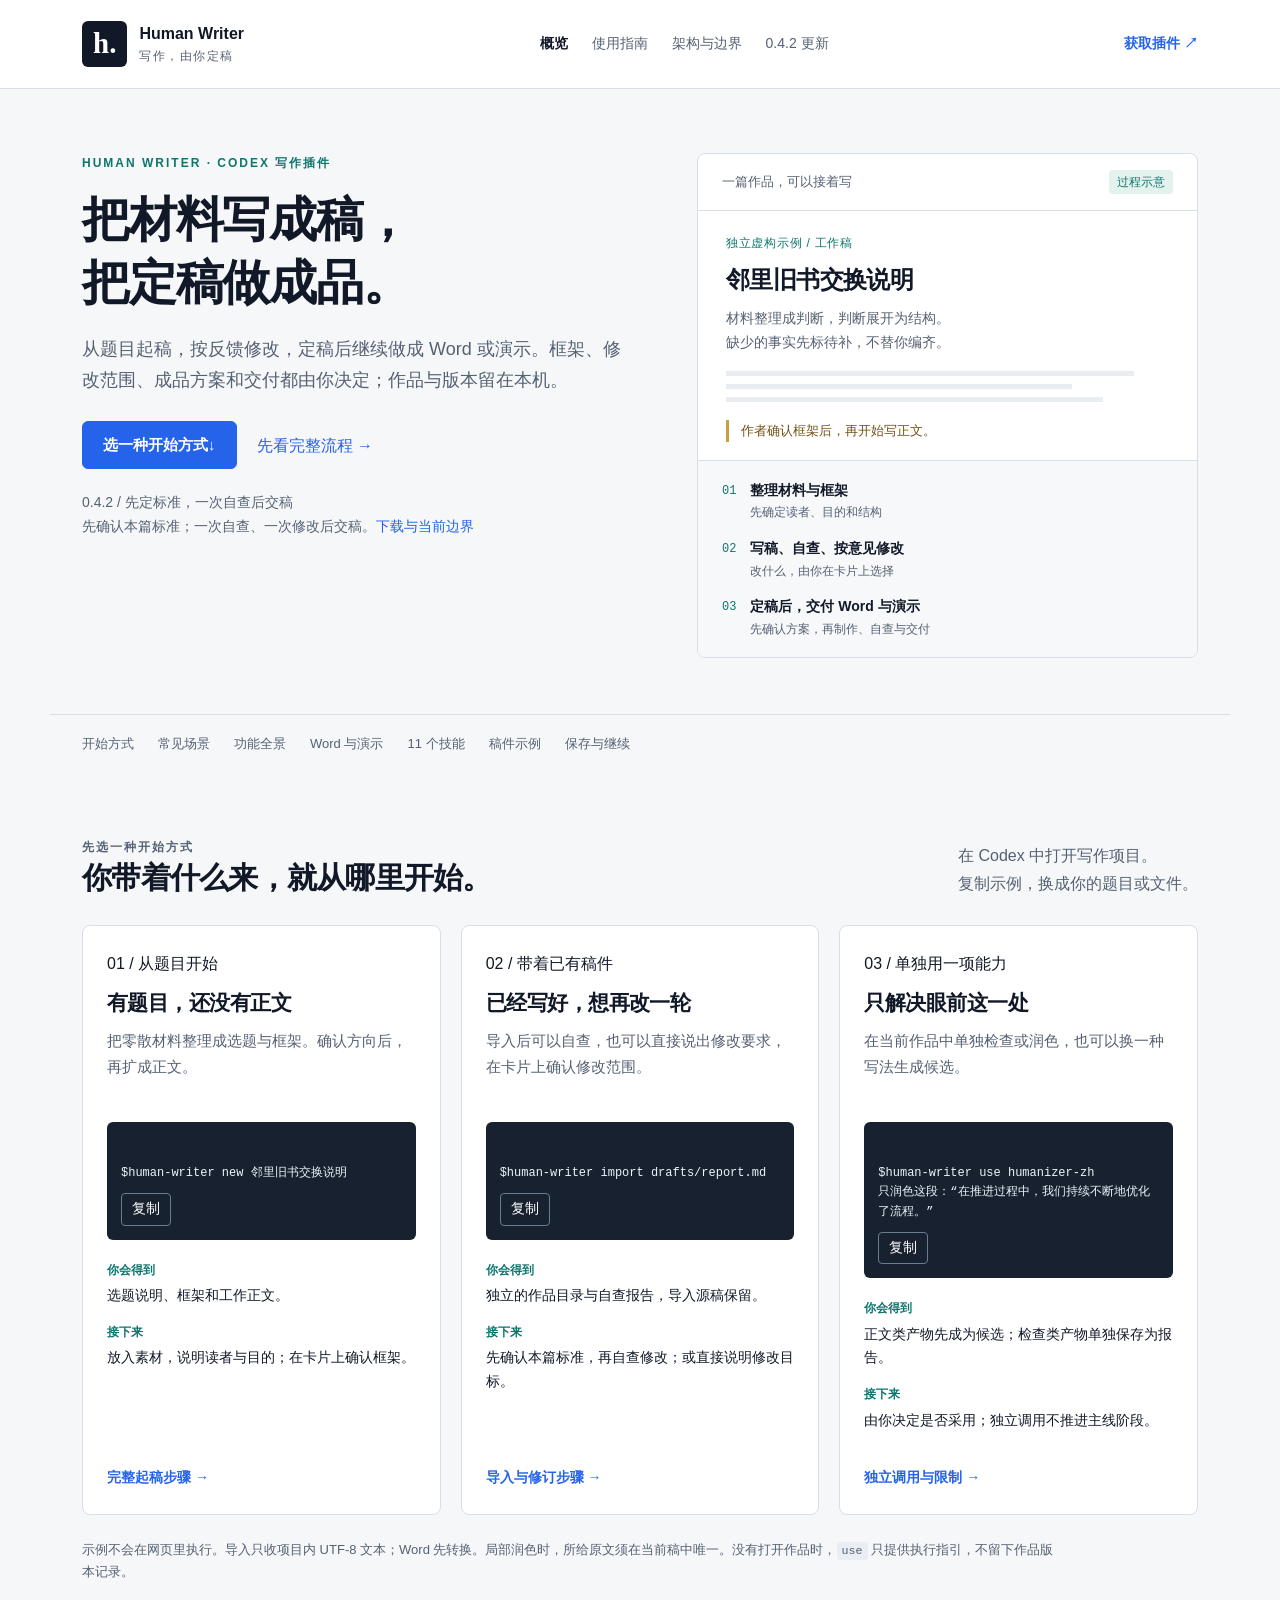
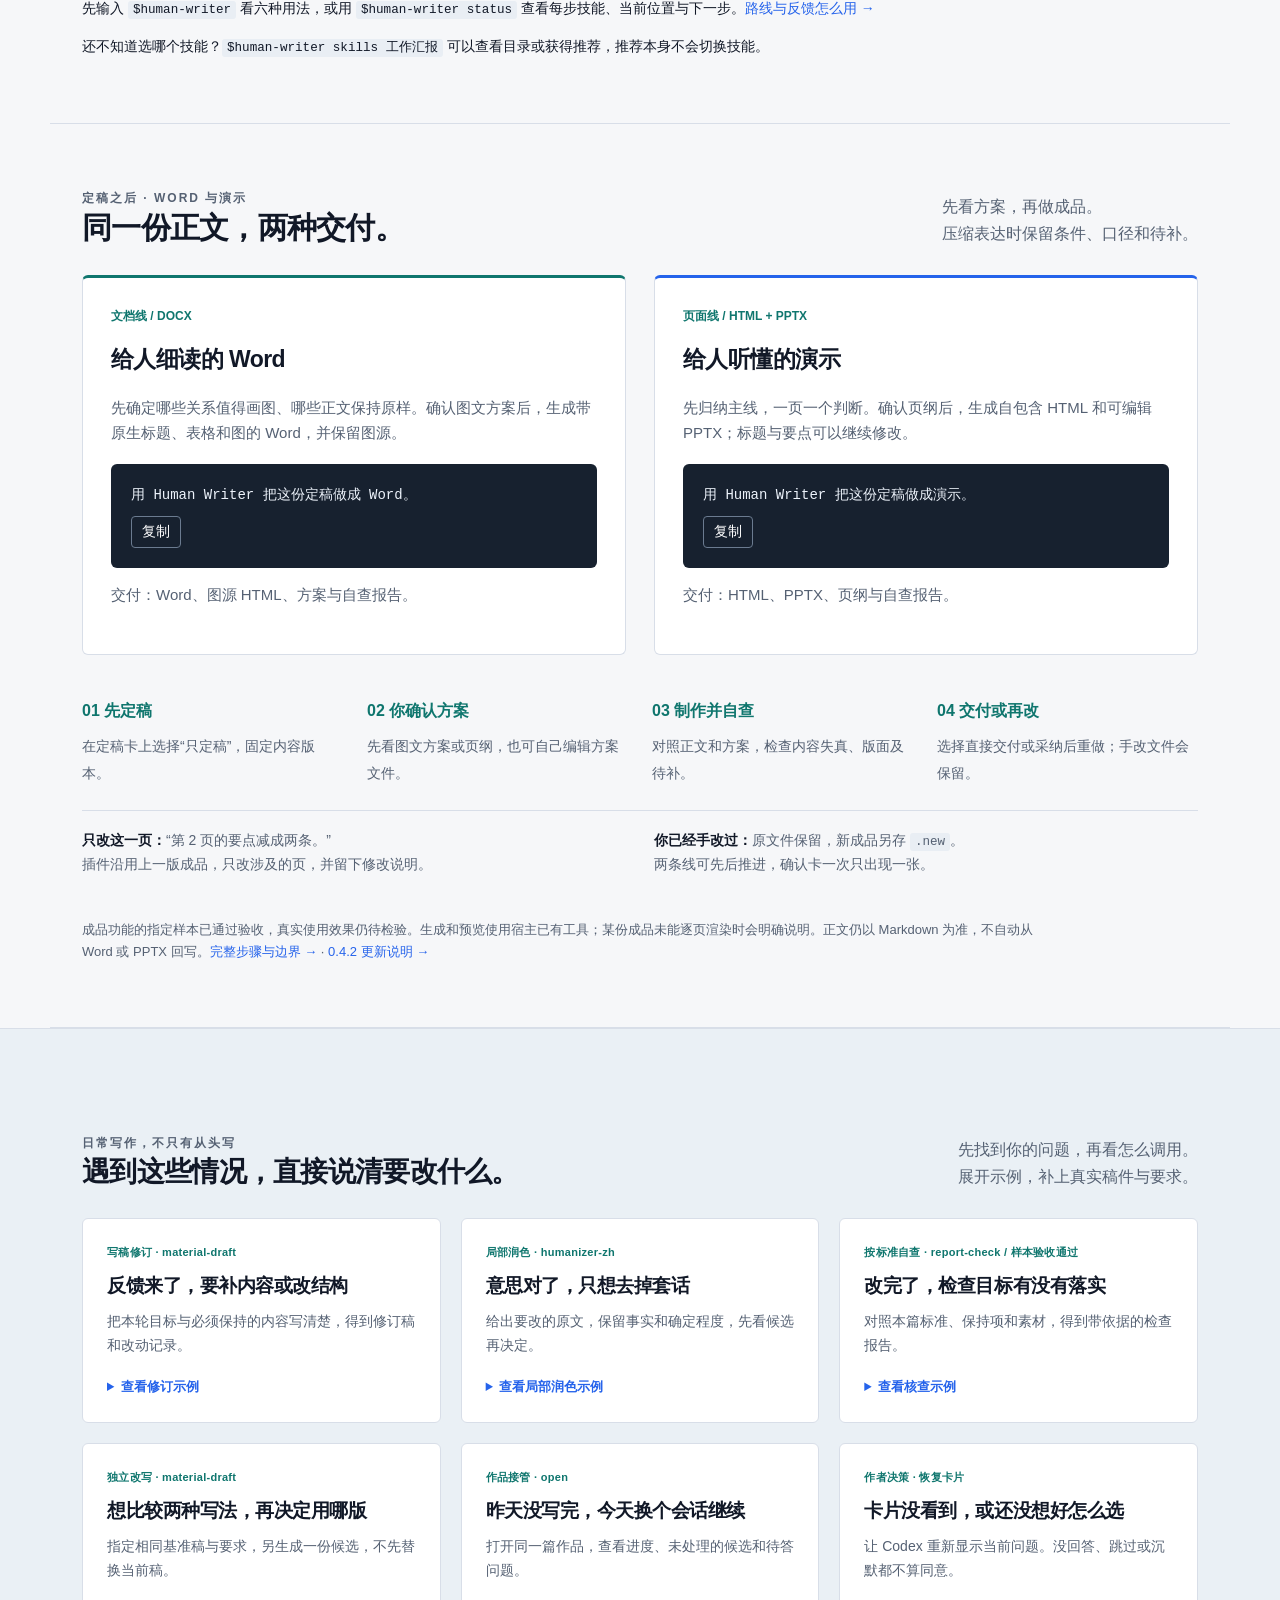
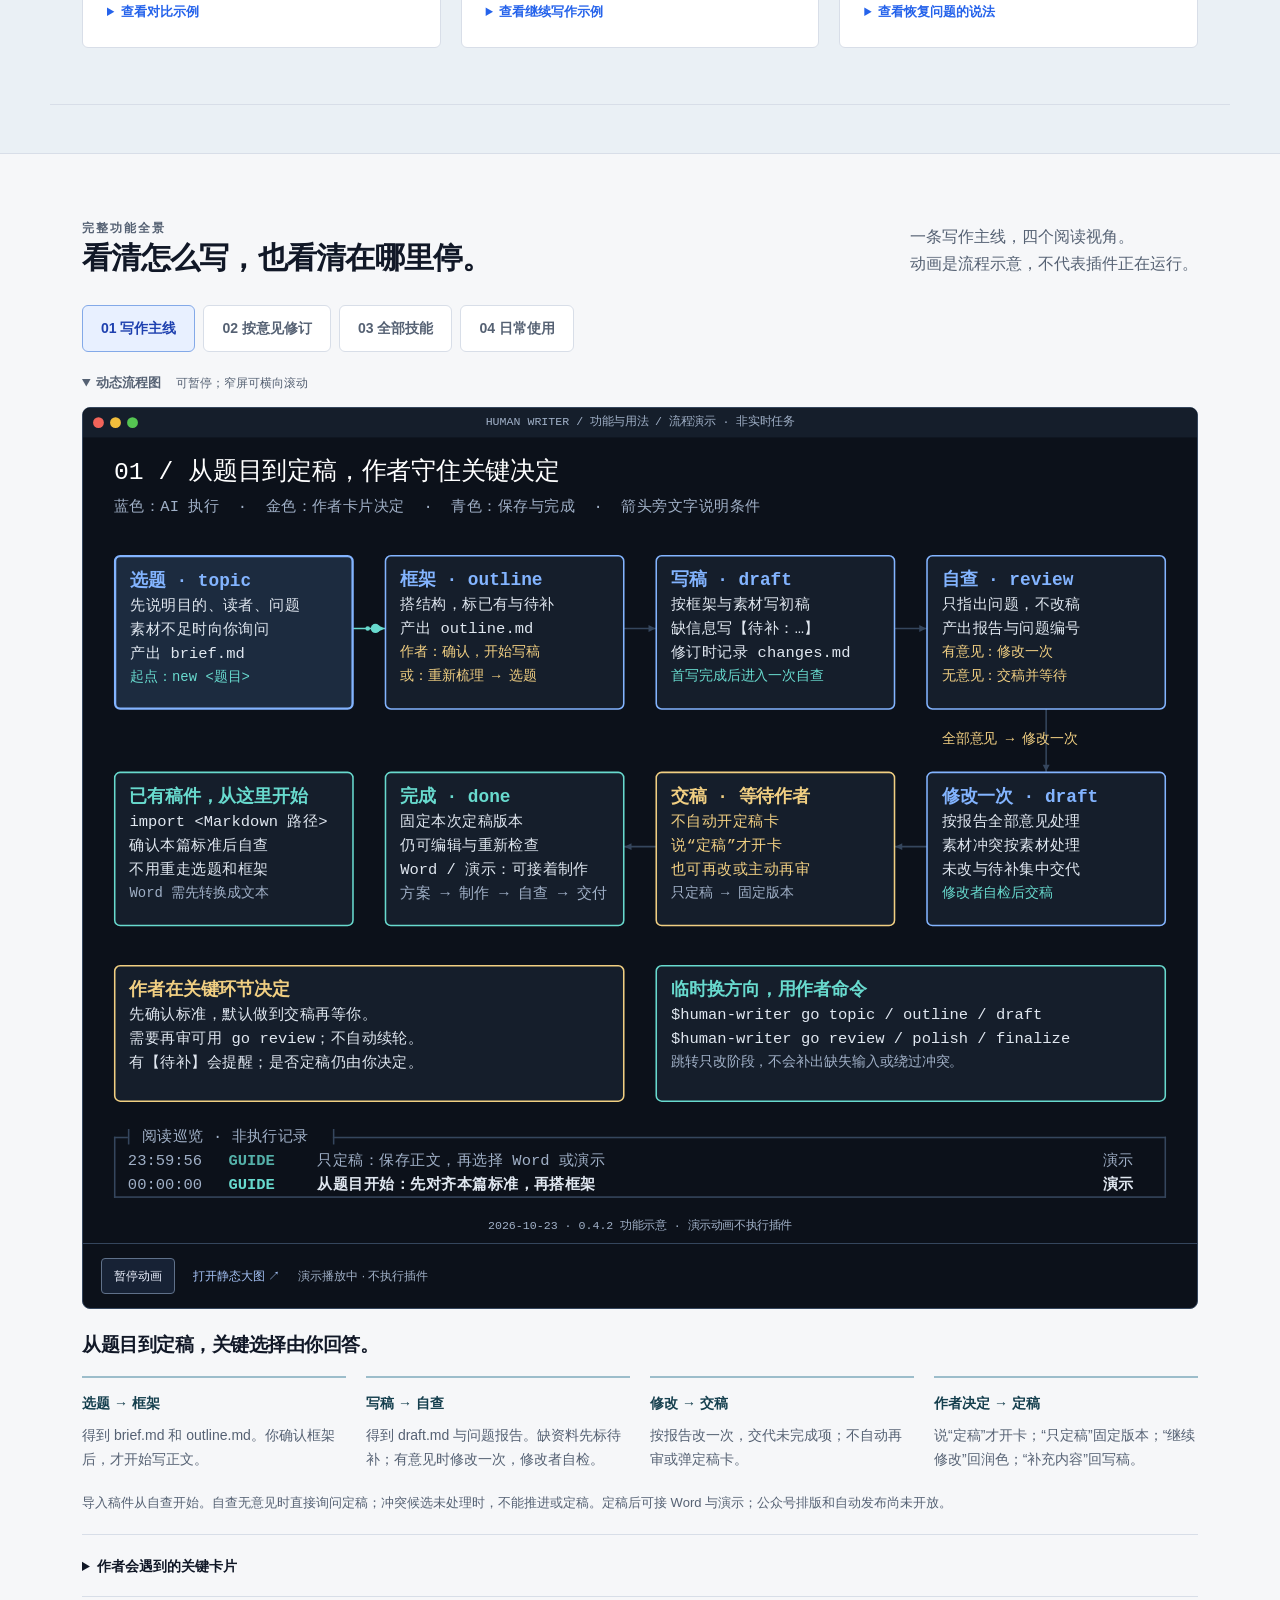
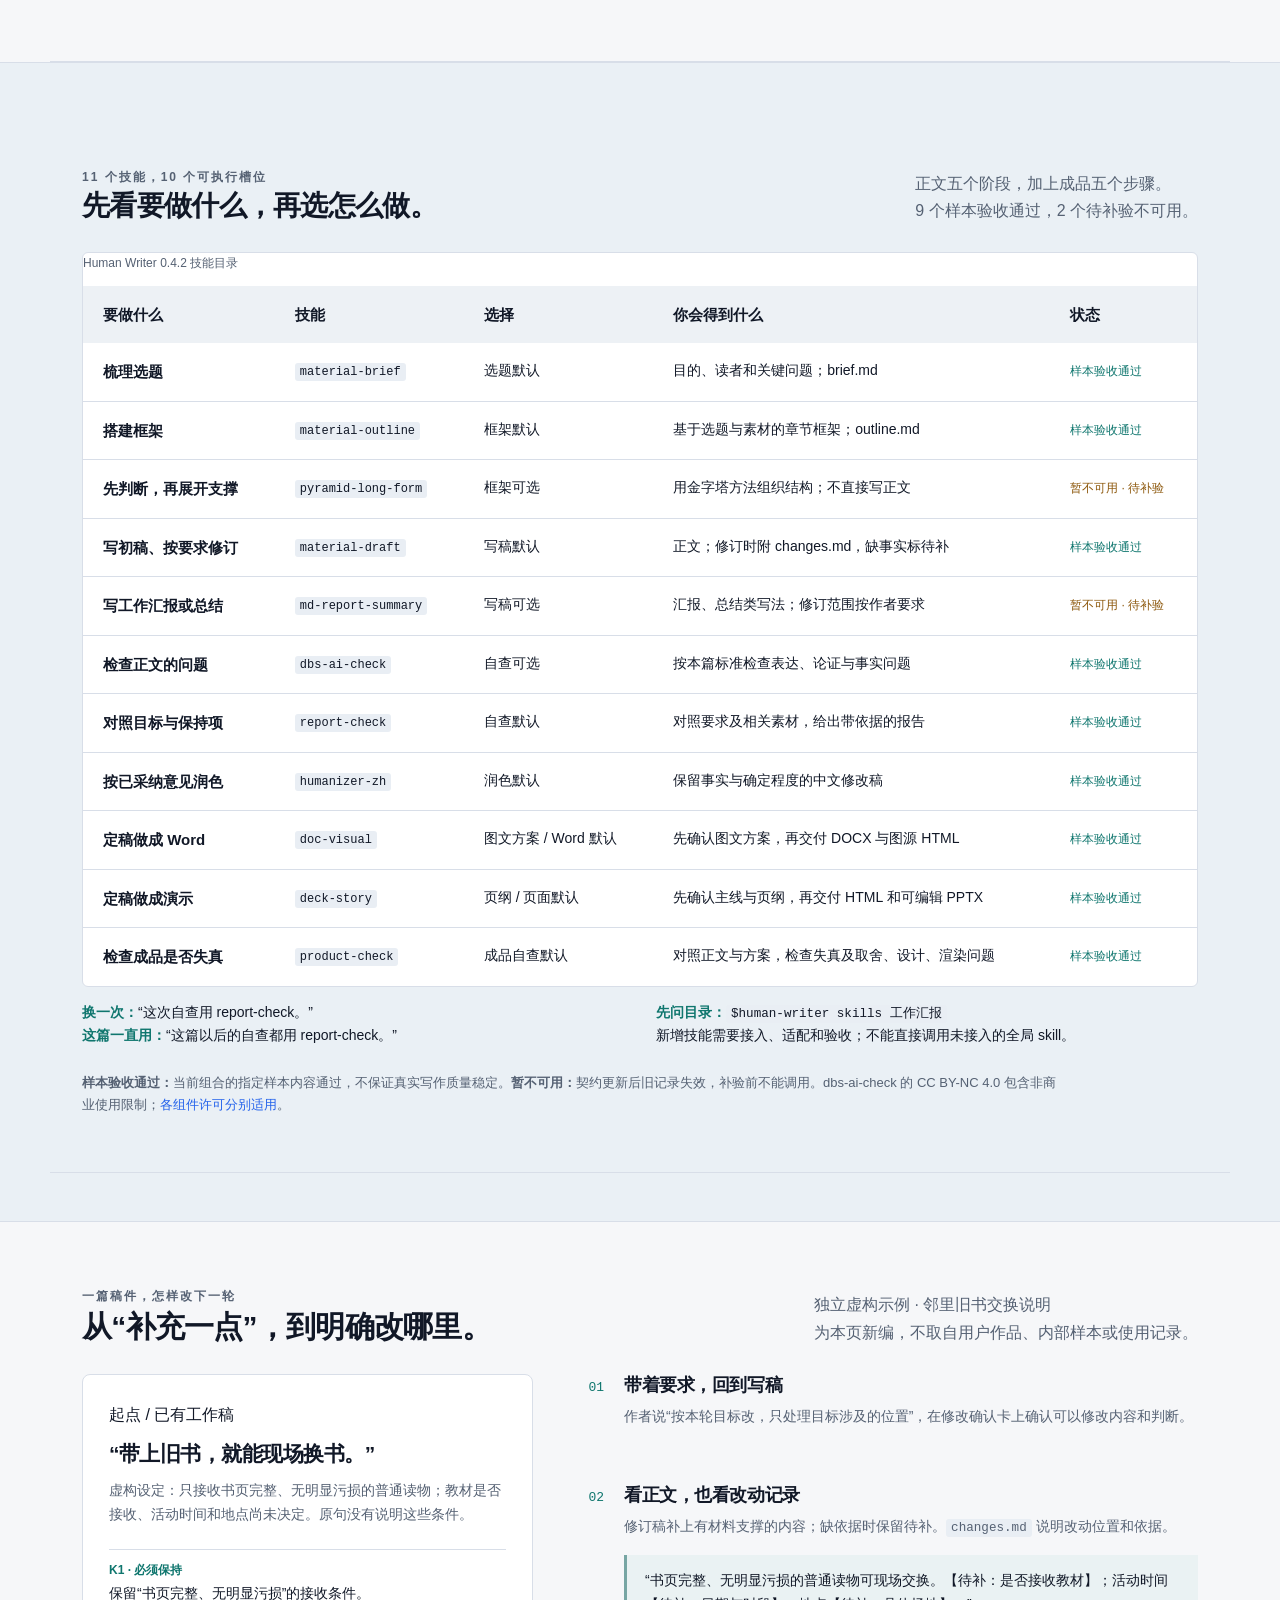
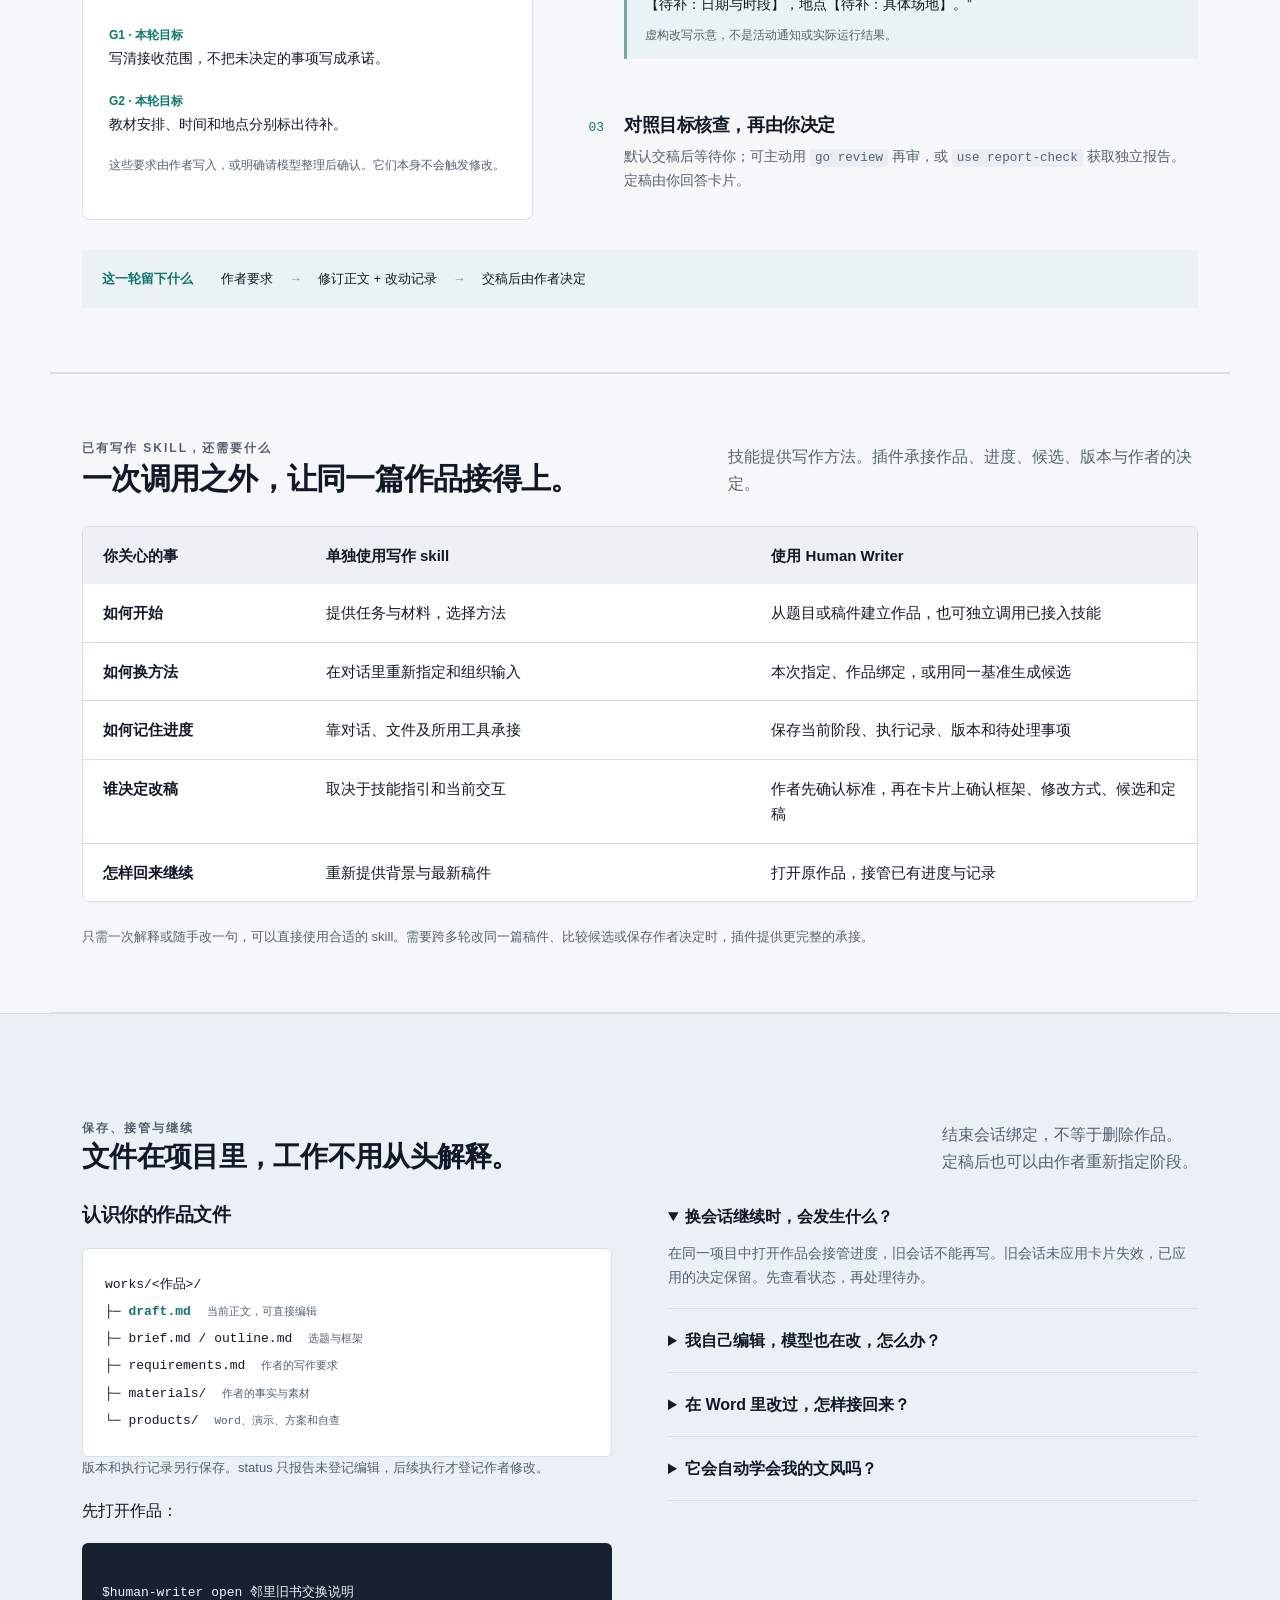
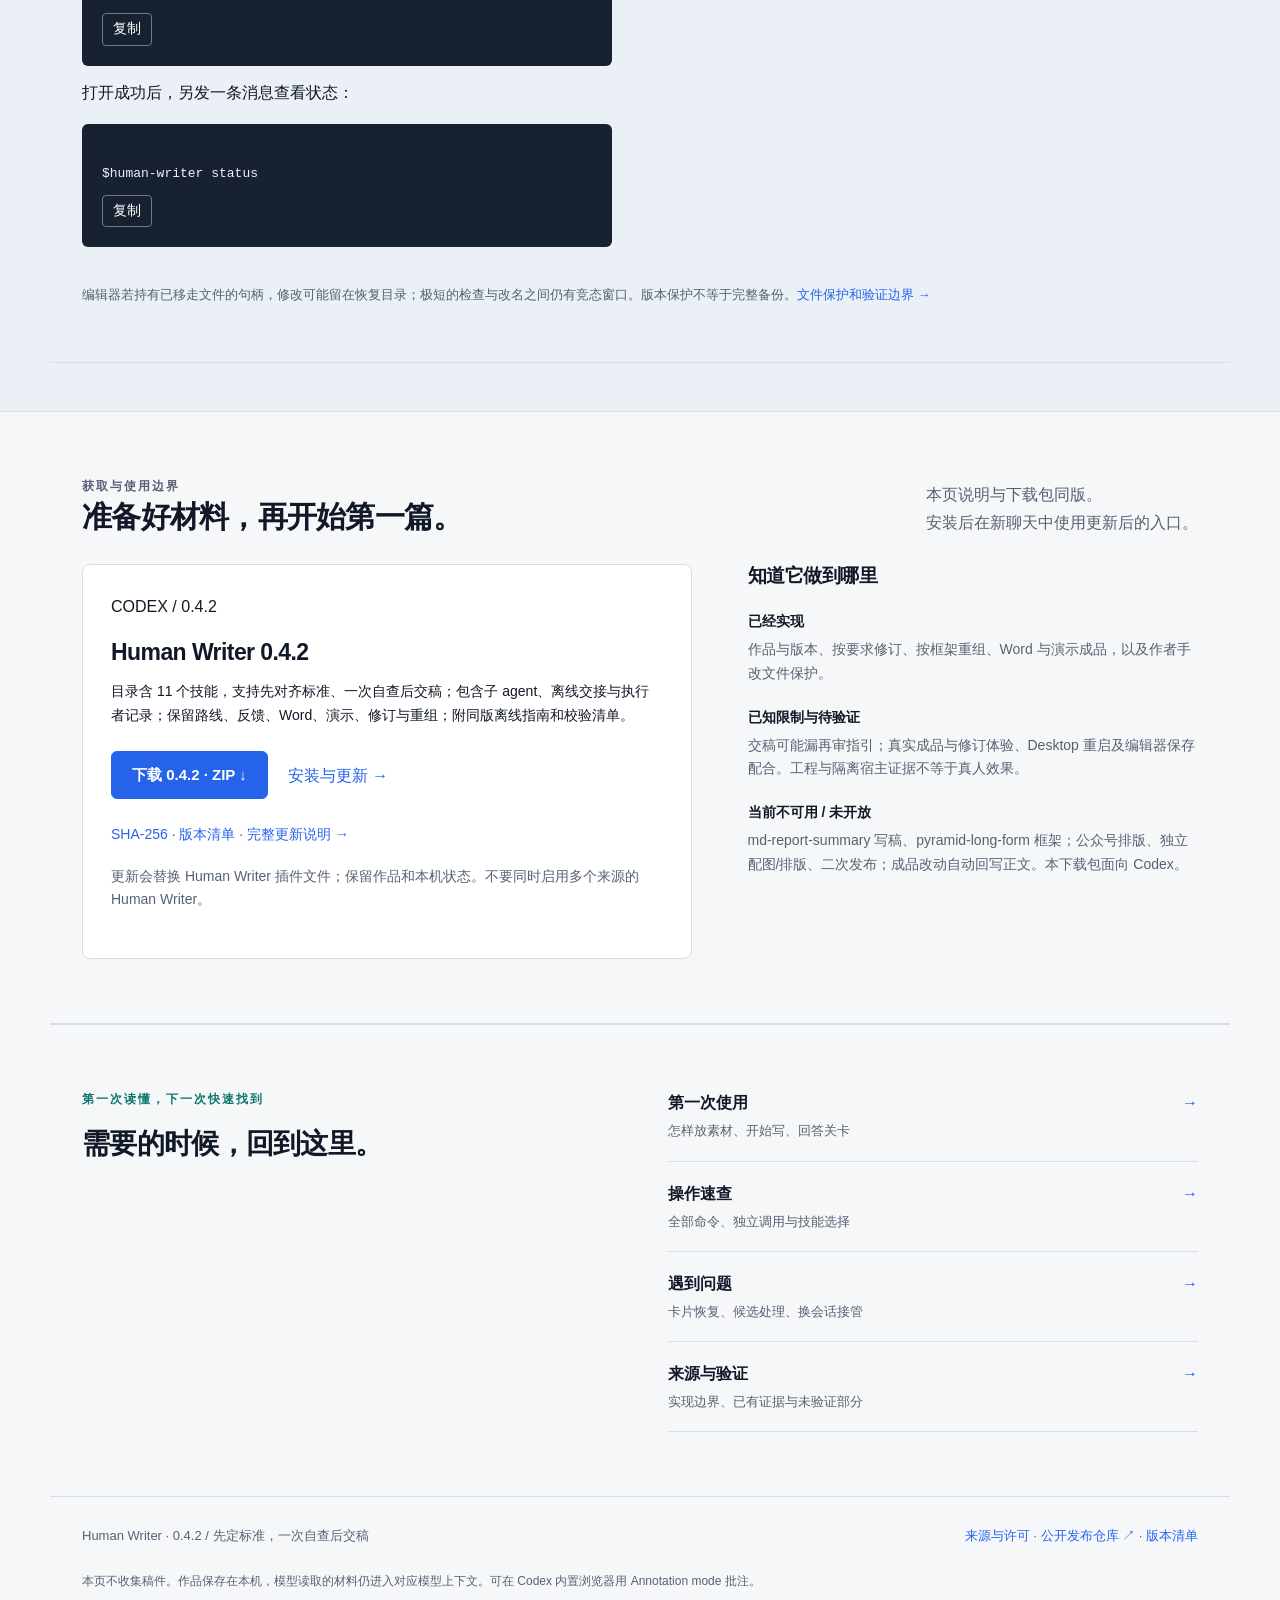
==== commit 4be6b1f8: "Release Human Writer 0.4.2 with accepted product skills" ====
--- a/index.html
+++ b/index.html
@@ -15,7 +15,7 @@
 <header class="header">
 <div class="wrap">
 <a class="brand" href="index.html"><b aria-hidden="true">h.</b><span>Human Writer<small>写作，由你定稿</small></span></a>
-<nav aria-label="主导航"><a href="index.html" aria-current="page">概览</a><a href="guide.html">使用指南</a><a href="architecture.html">架构与边界</a><a href="release.html">0.4.1 更新</a></nav>
+<nav aria-label="主导航"><a href="index.html" aria-current="page">概览</a><a href="guide.html">使用指南</a><a href="architecture.html">架构与边界</a><a href="release.html">0.4.2 更新</a></nav>
 <a class="header-action" href="#get">获取插件 <span aria-hidden="true">↗</span></a>
 </div>
 </header>
@@ -26,7 +26,7 @@
 <h1>把材料写成稿，<br>把定稿做成品。</h1>
 <p class="lead">从题目起稿，按反馈修改，定稿后继续做成 Word 或演示。框架、修改范围、成品方案和交付都由你决定；作品与版本留在本机。</p>
 <div class="actions"><a class="button" href="#start">选一种开始方式 <span aria-hidden="true">↓</span></a><a href="#atlas">先看完整流程 →</a></div>
-<p class="note release-note">0.4.1 / 先定标准，一次自查后交稿<br>先确认本篇标准；一次自查、一次修改后交稿。<a href="#get">下载与当前边界</a></p>
+<p class="note release-note">0.4.2 / 先定标准，一次自查后交稿<br>先确认本篇标准；一次自查、一次修改后交稿。<a href="#get">下载与当前边界</a></p>
 </div>
 <aside class="writing-preview" aria-label="一篇作品如何推进">
 <div class="preview-top"><span>一篇作品，可以接着写</span><span class="pill">过程示意</span></div>
@@ -53,7 +53,7 @@
 <article class="product-line"><p class="label">页面线 / HTML + PPTX</p><h3>给人听懂的演示</h3><p>先归纳主线，一页一个判断。确认页纲后，生成自包含 HTML 和可编辑 PPTX；标题与要点可以继续修改。</p><pre data-copy><code>用 Human Writer 把这份定稿做成演示。</code></pre><p class="note">交付：HTML、PPTX、页纲与自查报告。</p></article></div>
 <ol class="product-steps"><li><strong>01 先定稿</strong><span>在定稿卡上选择“只定稿”，固定内容版本。</span></li><li><strong>02 你确认方案</strong><span>先看图文方案或页纲，也可自己编辑方案文件。</span></li><li><strong>03 制作并自查</strong><span>对照正文和方案，检查内容失真、版面及待补。</span></li><li><strong>04 交付或再改</strong><span>选择直接交付或采纳后重做；手改文件会保留。</span></li></ol>
 <div class="product-followup"><p><strong>只改这一页：</strong>“第 2 页的要点减成两条。”<br>插件沿用上一版成品，只改涉及的页，并留下修改说明。</p><p><strong>你已经手改过：</strong>原文件保留，新成品另存 <code>.new</code>。<br>两条线可先后推进，确认卡一次只出现一张。</p></div>
-<p class="section-footnote">成品功能开放试用。生成和预览使用宿主已有工具；某份成品未能逐页渲染时会明确说明。正文仍以 Markdown 为准，不自动从 Word 或 PPTX 回写。<a href="guide.html#products">完整步骤与边界 →</a> · <a href="release.html">0.4.1 更新说明 →</a></p>
+<p class="section-footnote">成品功能的指定样本已通过验收，真实使用效果仍待检验。生成和预览使用宿主已有工具；某份成品未能逐页渲染时会明确说明。正文仍以 Markdown 为准，不自动从 Word 或 PPTX 回写。<a href="guide.html#products">完整步骤与边界 →</a> · <a href="release.html">0.4.2 更新说明 →</a></p>
 </section>
 <section class="band" id="everyday"><div class="wrap section">
 <div class="section-head"><div><p class="eyebrow">日常写作，不只有从头写</p><h2>遇到这些情况，直接说清要改什么。</h2></div><p>先找到你的问题，再看怎么调用。<br>展开示例，补上真实稿件与要求。</p></div>
@@ -96,7 +96,7 @@
 </div>
 <div role="tabpanel" id="panel-skills" aria-labelledby="tab-skills" tabindex="0" hidden>
 <h3>流程不变，写作方法可以换。</h3>
-<ol class="stage-reading"><li><strong>本次指定</strong><span>“这次用 dbs-ai-check 自查”只影响本次执行。</span></li><li><strong>作品绑定</strong><span>“这篇以后的自查都用 dbs-ai-check”保存为本作品的自查选择。</span></li><li><strong>独立对比</strong><span>用同一基准和要求生成另一份候选，由你决定是否采用；主线阶段不变。</span></li><li><strong>先查可用目录</strong><span>本次指定优先于作品绑定，其后是工作区默认、内置默认。只使用目录中可用的组合；试用与样本验收状态分开查看。</span></li></ol>
+<ol class="stage-reading"><li><strong>本次指定</strong><span>“这次用 dbs-ai-check 自查”只影响本次执行。</span></li><li><strong>作品绑定</strong><span>“这篇以后的自查都用 dbs-ai-check”保存为本作品的自查选择。</span></li><li><strong>独立对比</strong><span>用同一基准和要求生成另一份候选，由你决定是否采用；主线阶段不变。</span></li><li><strong>先查可用目录</strong><span>本次指定优先于作品绑定，其后是工作区默认、内置默认。只使用目录中可用的组合；样本验收与真实使用效果分开查看。</span></li></ol>
 <p class="note">本版共有 11 个技能。上游技能在这里按槽位契约执行，不代表其全部外部工具和搜索能力都开放。<a href="#skills">查看下面的完整目录 →</a></p>
 </div>
 <div role="tabpanel" id="panel-usage" aria-labelledby="tab-usage" tabindex="0" hidden>
@@ -108,22 +108,22 @@
 <details class="reference-detail"><summary>作者会遇到的关键卡片</summary><div class="table-scroll"><table><thead><tr><th>决定</th><th>可选内容</th></tr></thead><tbody><tr><th>确认修改</th><td>修改（可以补内容、改判断）/ 只改措辞 / 先不改</td></tr><tr><th>成品方案</th><td>确认，开始制作 / 重新做方案</td></tr><tr><th>成品自查</th><td>采纳后重新制作 / 直接交付；只涉及正文内容时先回正文处理</td></tr><tr><th>确认框架</th><td>确认，开始写稿 / 重新梳理</td></tr><tr><th>旧采纳卡（兼容）</th><td>全部采纳 / 只改表达问题 / 只改高严重度 / 本轮不改，进入定稿；也可输入编号，如 1,3,5</td></tr><tr><th>定稿</th><td>只定稿 / 继续修改 / 补充内容</td></tr><tr><th>候选处理</th><td>采用候选 / 保留当前稿 / 交给我手工处理</td></tr></tbody></table></div><p class="note">新路线不弹采纳卡；只有升级前的旧卡保留上述选项。作答时基准内容变化可能使卡片过期，需要重新选择；取消卡片不等于批准。</p></details>
 </section>
 <section class="band" id="skills"><div class="section wrap">
-<div class="section-head"><div><p class="eyebrow">11 个技能，10 个可执行槽位</p><h2>先看要做什么，再选怎么做。</h2></div><p>正文五个阶段，加上成品五个步骤。<br>4 个样本验收通过，5 个试用，2 个待补验不可用。</p></div>
-<div class="table-scroll skill-table"><table><caption>Human Writer 0.4.1 技能目录</caption><thead><tr><th>要做什么</th><th>技能</th><th>选择</th><th>你会得到什么</th><th>状态</th></tr></thead><tbody>
-<tr><th>梳理选题</th><td><code>material-brief</code></td><td>选题默认</td><td>目的、读者和关键问题；brief.md</td><td><span class="trial">试用 · 效果待验</span></td></tr>
-<tr><th>搭建框架</th><td><code>material-outline</code></td><td>框架默认</td><td>基于选题与素材的章节框架；outline.md</td><td><span class="trial">试用 · 效果待验</span></td></tr>
+<div class="section-head"><div><p class="eyebrow">11 个技能，10 个可执行槽位</p><h2>先看要做什么，再选怎么做。</h2></div><p>正文五个阶段，加上成品五个步骤。<br>9 个样本验收通过，2 个待补验不可用。</p></div>
+<div class="table-scroll skill-table"><table><caption>Human Writer 0.4.2 技能目录</caption><thead><tr><th>要做什么</th><th>技能</th><th>选择</th><th>你会得到什么</th><th>状态</th></tr></thead><tbody>
+<tr><th>梳理选题</th><td><code>material-brief</code></td><td>选题默认</td><td>目的、读者和关键问题；brief.md</td><td><span class="available">样本验收通过</span></td></tr>
+<tr><th>搭建框架</th><td><code>material-outline</code></td><td>框架默认</td><td>基于选题与素材的章节框架；outline.md</td><td><span class="available">样本验收通过</span></td></tr>
 <tr><th>先判断，再展开支撑</th><td><code>pyramid-long-form</code></td><td>框架可选</td><td>用金字塔方法组织结构；不直接写正文</td><td><span class="trial">暂不可用 · 待补验</span></td></tr>
 <tr><th>写初稿、按要求修订</th><td><code>material-draft</code></td><td>写稿默认</td><td>正文；修订时附 changes.md，缺事实标待补</td><td><span class="available">样本验收通过</span></td></tr>
 <tr><th>写工作汇报或总结</th><td><code>md-report-summary</code></td><td>写稿可选</td><td>汇报、总结类写法；修订范围按作者要求</td><td><span class="trial">暂不可用 · 待补验</span></td></tr>
 <tr><th>检查正文的问题</th><td><code>dbs-ai-check</code></td><td>自查可选</td><td>按本篇标准检查表达、论证与事实问题</td><td><span class="available">样本验收通过</span></td></tr>
 <tr><th>对照目标与保持项</th><td><code>report-check</code></td><td>自查默认</td><td>对照要求及相关素材，给出带依据的报告</td><td><span class="available">样本验收通过</span></td></tr>
 <tr><th>按已采纳意见润色</th><td><code>humanizer-zh</code></td><td>润色默认</td><td>保留事实与确定程度的中文修改稿</td><td><span class="available">样本验收通过</span></td></tr>
-<tr><th>定稿做成 Word</th><td><code>doc-visual</code></td><td>图文方案 / Word 默认</td><td>先确认图文方案，再交付 DOCX 与图源 HTML</td><td><span class="trial">试用 · 效果待验</span></td></tr>
-<tr><th>定稿做成演示</th><td><code>deck-story</code></td><td>页纲 / 页面默认</td><td>先确认主线与页纲，再交付 HTML 和可编辑 PPTX</td><td><span class="trial">试用 · 效果待验</span></td></tr>
-<tr><th>检查成品是否失真</th><td><code>product-check</code></td><td>成品自查默认</td><td>对照正文与方案，检查失真及取舍、设计、渲染问题</td><td><span class="trial">试用 · 效果待验</span></td></tr>
+<tr><th>定稿做成 Word</th><td><code>doc-visual</code></td><td>图文方案 / Word 默认</td><td>先确认图文方案，再交付 DOCX 与图源 HTML</td><td><span class="available">样本验收通过</span></td></tr>
+<tr><th>定稿做成演示</th><td><code>deck-story</code></td><td>页纲 / 页面默认</td><td>先确认主线与页纲，再交付 HTML 和可编辑 PPTX</td><td><span class="available">样本验收通过</span></td></tr>
+<tr><th>检查成品是否失真</th><td><code>product-check</code></td><td>成品自查默认</td><td>对照正文与方案，检查失真及取舍、设计、渲染问题</td><td><span class="available">样本验收通过</span></td></tr>
 </tbody></table></div>
 <div class="skill-notes"><p><strong>换一次：</strong>“这次自查用 report-check。”<br><strong>这篇一直用：</strong>“这篇以后的自查都用 report-check。”</p><p><strong>先问目录：</strong><code>$human-writer skills 工作汇报</code><br>新增技能需要接入、适配和验收；不能直接调用未接入的全局 skill。</p></div>
-<p class="section-footnote"><strong>样本验收通过：</strong>当前组合的指定样本内容通过，不保证真实写作质量稳定。<strong>试用：</strong>已有工程与隔离宿主样本，部分有内容阅读或判定，效果仍待验。<strong>暂不可用：</strong>契约更新后旧记录失效，补验前不能调用。dbs-ai-check 的 CC BY-NC 4.0 包含非商业使用限制；<a href="guide.html#sources">各组件许可分别适用</a>。</p>
+<p class="section-footnote"><strong>样本验收通过：</strong>当前组合的指定样本内容通过，不保证真实写作质量稳定。<strong>暂不可用：</strong>契约更新后旧记录失效，补验前不能调用。dbs-ai-check 的 CC BY-NC 4.0 包含非商业使用限制；<a href="guide.html#sources">各组件许可分别适用</a>。</p>
 </div></section>
 <section class="section wrap" id="example">
 <div class="section-head"><div><p class="eyebrow">一篇稿件，怎样改下一轮</p><h2>从“补充一点”，到明确改哪里。</h2></div><p>独立虚构示例 · 邻里旧书交换说明<br>为本页新编，不取自用户作品、内部样本或使用记录。</p></div>
@@ -146,12 +146,12 @@
 </div></section>
 <section class="section wrap" id="get">
 <div class="section-head"><div><p class="eyebrow">获取与使用边界</p><h2>准备好材料，再开始第一篇。</h2></div><p>本页说明与下载包同版。<br>安装后在新聊天中使用更新后的入口。</p></div>
-<div class="get-grid"><div class="download-block"><p class="label">CODEX / 0.4.1</p><h3>Human Writer 0.4.1</h3><p>目录含 11 个技能，支持先对齐标准、一次自查后交稿；包含子 agent、离线交接与执行者记录；保留路线、反馈、Word、演示、修订与重组；附同版离线指南和校验清单。</p><div class="actions"><a class="button" href="downloads/human-writer-codex.zip" download>下载 0.4.1 · ZIP ↓</a><a href="guide.html#install">安装与更新 →</a></div><p class="note"><a href="downloads/human-writer-codex.zip.sha256">SHA-256</a> · <a href="release.json">版本清单</a> · <a href="release.html">完整更新说明 →</a></p><p class="note">更新会替换 Human Writer 插件文件；保留作品和本机状态。不要同时启用多个来源的 Human Writer。</p></div>
-<div class="bounds-list"><h3>知道它做到哪里</h3><p><strong>已经实现</strong><br>作品与版本、按要求修订、按框架重组、Word 与演示成品，以及作者手改文件保护。</p><p><strong>已知限制与待验证</strong><br>交稿可能漏再审指引；试用技能的效果、真实修订体验、Desktop 重启及编辑器保存配合。工程与隔离宿主证据不等于真人效果。</p><p><strong>当前不可用 / 未开放</strong><br>md-report-summary 写稿、pyramid-long-form 框架；公众号排版、独立配图/排版、二次发布；成品改动自动回写正文。本下载包面向 Codex。</p></div></div>
+<div class="get-grid"><div class="download-block"><p class="label">CODEX / 0.4.2</p><h3>Human Writer 0.4.2</h3><p>目录含 11 个技能，支持先对齐标准、一次自查后交稿；包含子 agent、离线交接与执行者记录；保留路线、反馈、Word、演示、修订与重组；附同版离线指南和校验清单。</p><div class="actions"><a class="button" href="downloads/human-writer-codex.zip" download>下载 0.4.2 · ZIP ↓</a><a href="guide.html#install">安装与更新 →</a></div><p class="note"><a href="downloads/human-writer-codex.zip.sha256">SHA-256</a> · <a href="release.json">版本清单</a> · <a href="release.html">完整更新说明 →</a></p><p class="note">更新会替换 Human Writer 插件文件；保留作品和本机状态。不要同时启用多个来源的 Human Writer。</p></div>
+<div class="bounds-list"><h3>知道它做到哪里</h3><p><strong>已经实现</strong><br>作品与版本、按要求修订、按框架重组、Word 与演示成品，以及作者手改文件保护。</p><p><strong>已知限制与待验证</strong><br>交稿可能漏再审指引；真实成品与修订体验、Desktop 重启及编辑器保存配合。工程与隔离宿主证据不等于真人效果。</p><p><strong>当前不可用 / 未开放</strong><br>md-report-summary 写稿、pyramid-long-form 框架；公众号排版、独立配图/排版、二次发布；成品改动自动回写正文。本下载包面向 Codex。</p></div></div>
 </section>
 <section class="section wrap quicklinks" aria-label="继续查阅">
 <div><p class="eyebrow">第一次读懂，下一次快速找到</p><h2>需要的时候，回到这里。</h2></div><div class="quicklink-list"><a href="guide.html#new"><span><strong>第一次使用</strong><small>怎样放素材、开始写、回答关卡</small></span><b aria-hidden="true">→</b></a><a href="guide.html#reference"><span><strong>操作速查</strong><small>全部命令、独立调用与技能选择</small></span><b aria-hidden="true">→</b></a><a href="guide.html#cards"><span><strong>遇到问题</strong><small>卡片恢复、候选处理、换会话接管</small></span><b aria-hidden="true">→</b></a><a href="architecture.html#evidence"><span><strong>来源与验证</strong><small>实现边界、已有证据与未验证部分</small></span><b aria-hidden="true">→</b></a></div>
 </section>
 </main>
-<footer class="wrap"><p>Human Writer · 0.4.1 / 先定标准，一次自查后交稿</p><div><a href="guide.html#sources">来源与许可</a> · <a href="https://github.com/ww880412/human-writer-guide">公开发布仓库 ↗</a> · <a href="release.json">版本清单</a></div><p class="footer-note">本页不收集稿件。作品保存在本机，模型读取的材料仍进入对应模型上下文。可在 Codex 内置浏览器用 Annotation mode 批注。</p></footer>
+<footer class="wrap"><p>Human Writer · 0.4.2 / 先定标准，一次自查后交稿</p><div><a href="guide.html#sources">来源与许可</a> · <a href="https://github.com/ww880412/human-writer-guide">公开发布仓库 ↗</a> · <a href="release.json">版本清单</a></div><p class="footer-note">本页不收集稿件。作品保存在本机，模型读取的材料仍进入对应模型上下文。可在 Codex 内置浏览器用 Annotation mode 批注。</p></footer>
 </body></html>
